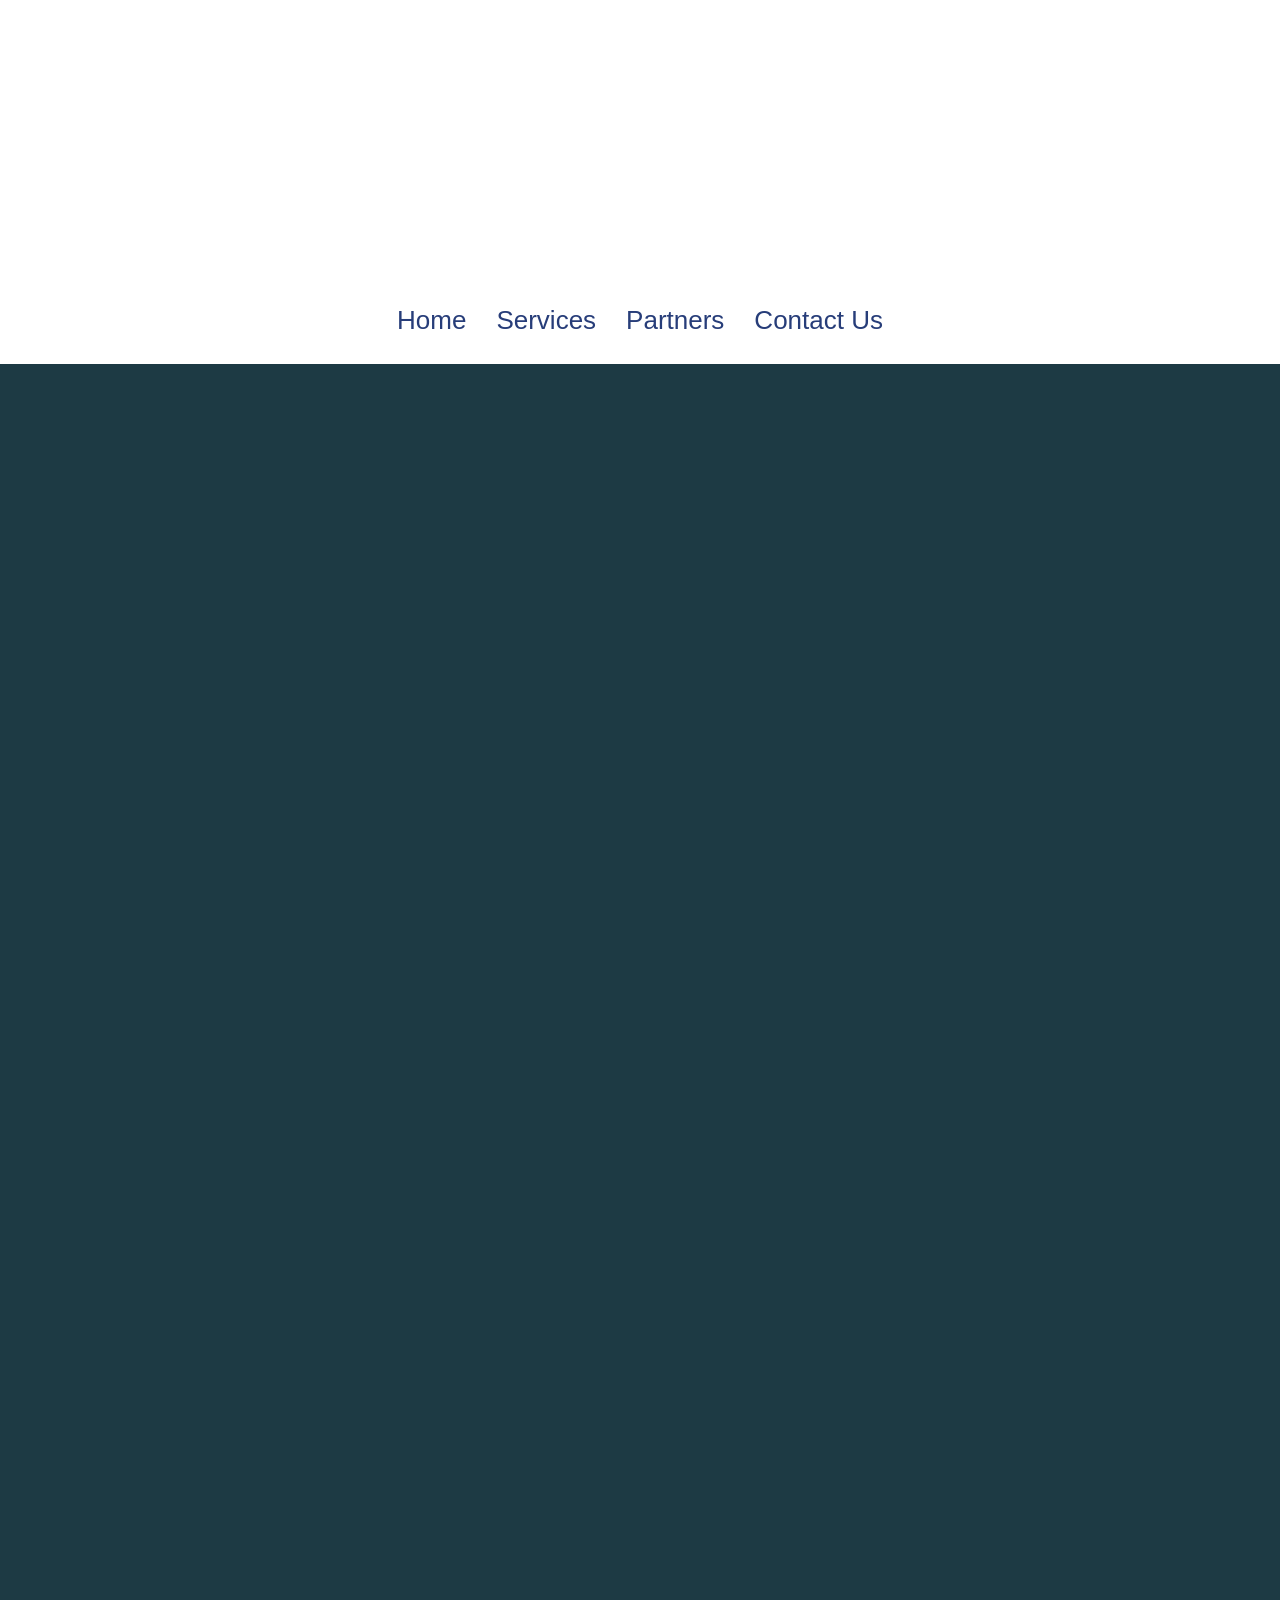
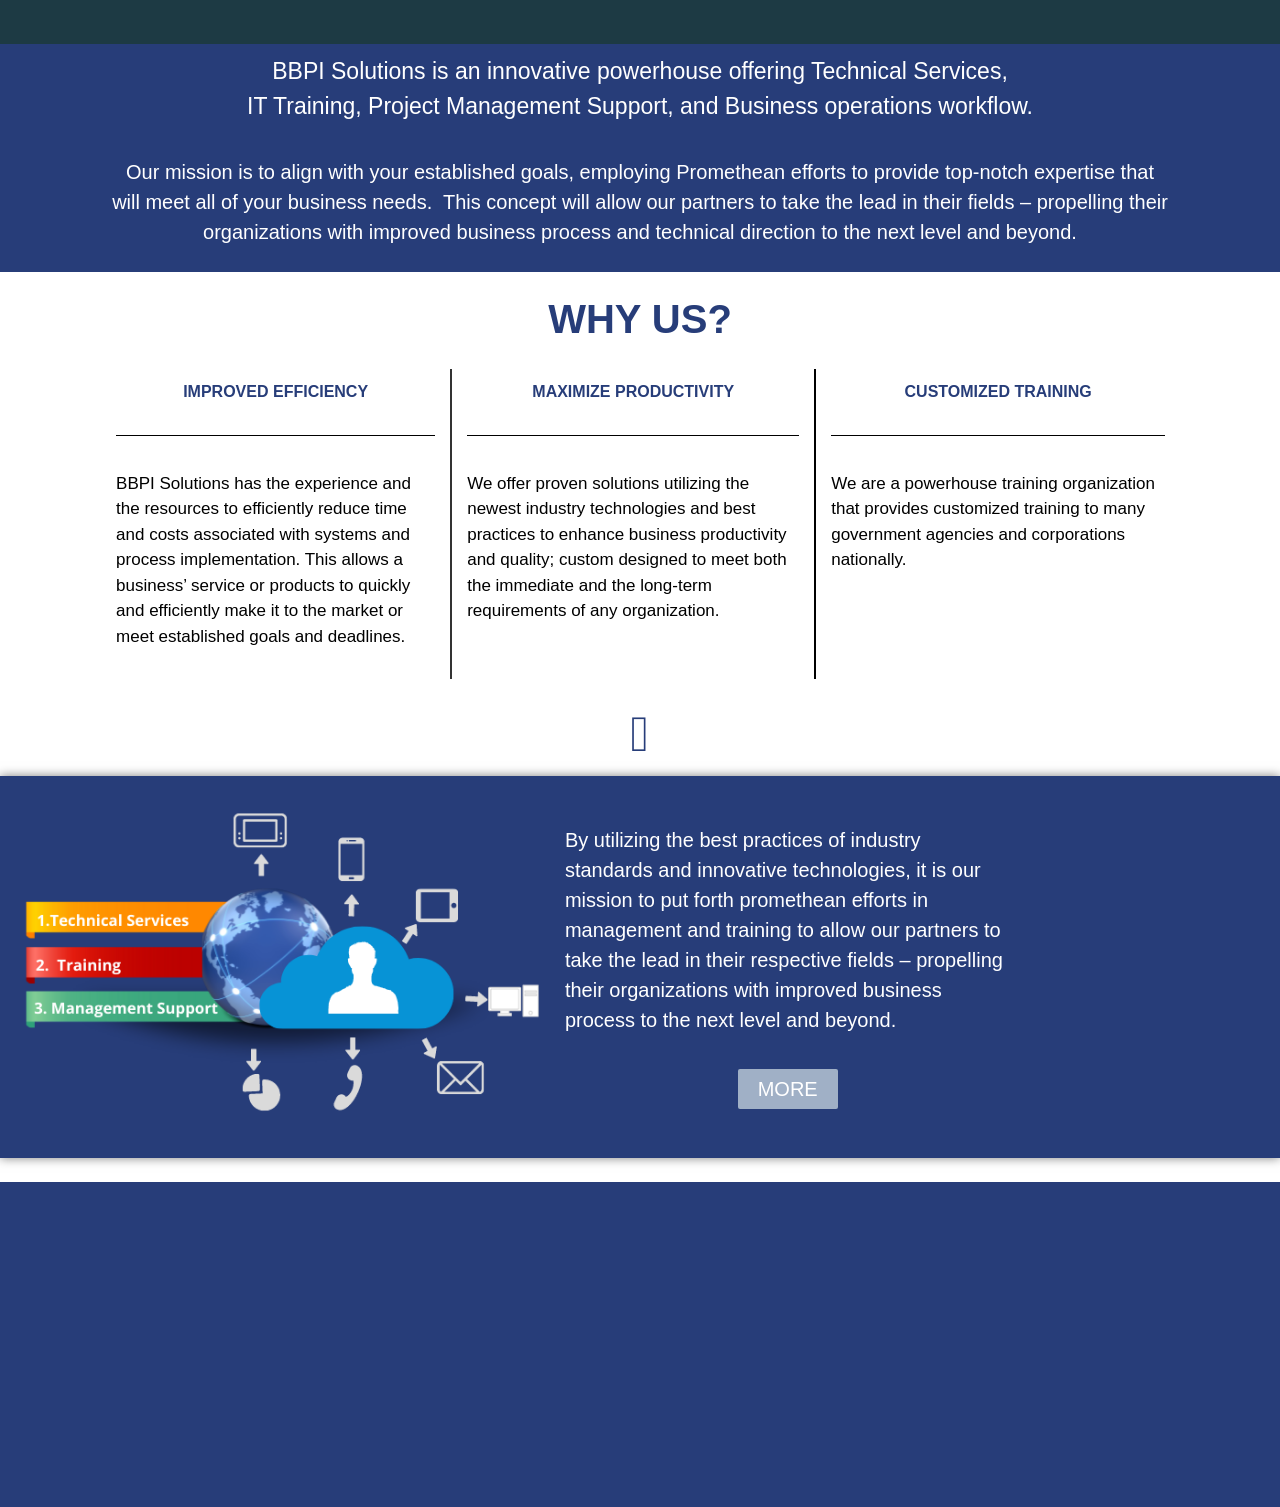
==== index.html @ 69e8cd2f "update" ====
<!DOCTYPE html>
<!-- saved from url=(0026)https://bbpisolutions.com/ -->
<html lang="en-US"><head><meta http-equiv="Content-Type" content="text/html; charset=UTF-8">
	
	<meta name="viewport" content="width=device-width, initial-scale=1">
	<link rel="profile" href="https://gmpg.org/xfn/11">
	<title>BBPI Solutions – Innovative Technical Services</title>
<meta name="robots" content="max-image-preview:large">




	<link rel="stylesheet" id="wp-block-library-css" href="assets/css/style.min.css" media="all">
<link rel="stylesheet" id="classic-theme-styles-css" href="assets/css/classic-themes.min.css" media="all">
<style id="global-styles-inline-css">
body{--wp--preset--color--black: #000000;--wp--preset--color--cyan-bluish-gray: #abb8c3;--wp--preset--color--white: #ffffff;--wp--preset--color--pale-pink: #f78da7;--wp--preset--color--vivid-red: #cf2e2e;--wp--preset--color--luminous-vivid-orange: #ff6900;--wp--preset--color--luminous-vivid-amber: #fcb900;--wp--preset--color--light-green-cyan: #7bdcb5;--wp--preset--color--vivid-green-cyan: #00d084;--wp--preset--color--pale-cyan-blue: #8ed1fc;--wp--preset--color--vivid-cyan-blue: #0693e3;--wp--preset--color--vivid-purple: #9b51e0;--wp--preset--gradient--vivid-cyan-blue-to-vivid-purple: linear-gradient(135deg,rgba(6,147,227,1) 0%,rgb(155,81,224) 100%);--wp--preset--gradient--light-green-cyan-to-vivid-green-cyan: linear-gradient(135deg,rgb(122,220,180) 0%,rgb(0,208,130) 100%);--wp--preset--gradient--luminous-vivid-amber-to-luminous-vivid-orange: linear-gradient(135deg,rgba(252,185,0,1) 0%,rgba(255,105,0,1) 100%);--wp--preset--gradient--luminous-vivid-orange-to-vivid-red: linear-gradient(135deg,rgba(255,105,0,1) 0%,rgb(207,46,46) 100%);--wp--preset--gradient--very-light-gray-to-cyan-bluish-gray: linear-gradient(135deg,rgb(238,238,238) 0%,rgb(169,184,195) 100%);--wp--preset--gradient--cool-to-warm-spectrum: linear-gradient(135deg,rgb(74,234,220) 0%,rgb(151,120,209) 20%,rgb(207,42,186) 40%,rgb(238,44,130) 60%,rgb(251,105,98) 80%,rgb(254,248,76) 100%);--wp--preset--gradient--blush-light-purple: linear-gradient(135deg,rgb(255,206,236) 0%,rgb(152,150,240) 100%);--wp--preset--gradient--blush-bordeaux: linear-gradient(135deg,rgb(254,205,165) 0%,rgb(254,45,45) 50%,rgb(107,0,62) 100%);--wp--preset--gradient--luminous-dusk: linear-gradient(135deg,rgb(255,203,112) 0%,rgb(199,81,192) 50%,rgb(65,88,208) 100%);--wp--preset--gradient--pale-ocean: linear-gradient(135deg,rgb(255,245,203) 0%,rgb(182,227,212) 50%,rgb(51,167,181) 100%);--wp--preset--gradient--electric-grass: linear-gradient(135deg,rgb(202,248,128) 0%,rgb(113,206,126) 100%);--wp--preset--gradient--midnight: linear-gradient(135deg,rgb(2,3,129) 0%,rgb(40,116,252) 100%);--wp--preset--duotone--dark-grayscale: url('#wp-duotone-dark-grayscale');--wp--preset--duotone--grayscale: url('#wp-duotone-grayscale');--wp--preset--duotone--purple-yellow: url('#wp-duotone-purple-yellow');--wp--preset--duotone--blue-red: url('#wp-duotone-blue-red');--wp--preset--duotone--midnight: url('#wp-duotone-midnight');--wp--preset--duotone--magenta-yellow: url('#wp-duotone-magenta-yellow');--wp--preset--duotone--purple-green: url('#wp-duotone-purple-green');--wp--preset--duotone--blue-orange: url('#wp-duotone-blue-orange');--wp--preset--font-size--small: 13px;--wp--preset--font-size--medium: 20px;--wp--preset--font-size--large: 36px;--wp--preset--font-size--x-large: 42px;--wp--preset--spacing--20: 0.44rem;--wp--preset--spacing--30: 0.67rem;--wp--preset--spacing--40: 1rem;--wp--preset--spacing--50: 1.5rem;--wp--preset--spacing--60: 2.25rem;--wp--preset--spacing--70: 3.38rem;--wp--preset--spacing--80: 5.06rem;--wp--preset--shadow--natural: 6px 6px 9px rgba(0, 0, 0, 0.2);--wp--preset--shadow--deep: 12px 12px 50px rgba(0, 0, 0, 0.4);--wp--preset--shadow--sharp: 6px 6px 0px rgba(0, 0, 0, 0.2);--wp--preset--shadow--outlined: 6px 6px 0px -3px rgba(255, 255, 255, 1), 6px 6px rgba(0, 0, 0, 1);--wp--preset--shadow--crisp: 6px 6px 0px rgba(0, 0, 0, 1);}:where(.is-layout-flex){gap: 0.5em;}body .is-layout-flow > .alignleft{float: left;margin-inline-start: 0;margin-inline-end: 2em;}body .is-layout-flow > .alignright{float: right;margin-inline-start: 2em;margin-inline-end: 0;}body .is-layout-flow > .aligncenter{margin-left: auto !important;margin-right: auto !important;}body .is-layout-constrained > .alignleft{float: left;margin-inline-start: 0;margin-inline-end: 2em;}body .is-layout-constrained > .alignright{float: right;margin-inline-start: 2em;margin-inline-end: 0;}body .is-layout-constrained > .aligncenter{margin-left: auto !important;margin-right: auto !important;}body .is-layout-constrained > :where(:not(.alignleft):not(.alignright):not(.alignfull)){max-width: var(--wp--style--global--content-size);margin-left: auto !important;margin-right: auto !important;}body .is-layout-constrained > .alignwide{max-width: var(--wp--style--global--wide-size);}body .is-layout-flex{display: flex;}body .is-layout-flex{flex-wrap: wrap;align-items: center;}body .is-layout-flex > *{margin: 0;}:where(.wp-block-columns.is-layout-flex){gap: 2em;}.has-black-color{color: var(--wp--preset--color--black) !important;}.has-cyan-bluish-gray-color{color: var(--wp--preset--color--cyan-bluish-gray) !important;}.has-white-color{color: var(--wp--preset--color--white) !important;}.has-pale-pink-color{color: var(--wp--preset--color--pale-pink) !important;}.has-vivid-red-color{color: var(--wp--preset--color--vivid-red) !important;}.has-luminous-vivid-orange-color{color: var(--wp--preset--color--luminous-vivid-orange) !important;}.has-luminous-vivid-amber-color{color: var(--wp--preset--color--luminous-vivid-amber) !important;}.has-light-green-cyan-color{color: var(--wp--preset--color--light-green-cyan) !important;}.has-vivid-green-cyan-color{color: var(--wp--preset--color--vivid-green-cyan) !important;}.has-pale-cyan-blue-color{color: var(--wp--preset--color--pale-cyan-blue) !important;}.has-vivid-cyan-blue-color{color: var(--wp--preset--color--vivid-cyan-blue) !important;}.has-vivid-purple-color{color: var(--wp--preset--color--vivid-purple) !important;}.has-black-background-color{background-color: var(--wp--preset--color--black) !important;}.has-cyan-bluish-gray-background-color{background-color: var(--wp--preset--color--cyan-bluish-gray) !important;}.has-white-background-color{background-color: var(--wp--preset--color--white) !important;}.has-pale-pink-background-color{background-color: var(--wp--preset--color--pale-pink) !important;}.has-vivid-red-background-color{background-color: var(--wp--preset--color--vivid-red) !important;}.has-luminous-vivid-orange-background-color{background-color: var(--wp--preset--color--luminous-vivid-orange) !important;}.has-luminous-vivid-amber-background-color{background-color: var(--wp--preset--color--luminous-vivid-amber) !important;}.has-light-green-cyan-background-color{background-color: var(--wp--preset--color--light-green-cyan) !important;}.has-vivid-green-cyan-background-color{background-color: var(--wp--preset--color--vivid-green-cyan) !important;}.has-pale-cyan-blue-background-color{background-color: var(--wp--preset--color--pale-cyan-blue) !important;}.has-vivid-cyan-blue-background-color{background-color: var(--wp--preset--color--vivid-cyan-blue) !important;}.has-vivid-purple-background-color{background-color: var(--wp--preset--color--vivid-purple) !important;}.has-black-border-color{border-color: var(--wp--preset--color--black) !important;}.has-cyan-bluish-gray-border-color{border-color: var(--wp--preset--color--cyan-bluish-gray) !important;}.has-white-border-color{border-color: var(--wp--preset--color--white) !important;}.has-pale-pink-border-color{border-color: var(--wp--preset--color--pale-pink) !important;}.has-vivid-red-border-color{border-color: var(--wp--preset--color--vivid-red) !important;}.has-luminous-vivid-orange-border-color{border-color: var(--wp--preset--color--luminous-vivid-orange) !important;}.has-luminous-vivid-amber-border-color{border-color: var(--wp--preset--color--luminous-vivid-amber) !important;}.has-light-green-cyan-border-color{border-color: var(--wp--preset--color--light-green-cyan) !important;}.has-vivid-green-cyan-border-color{border-color: var(--wp--preset--color--vivid-green-cyan) !important;}.has-pale-cyan-blue-border-color{border-color: var(--wp--preset--color--pale-cyan-blue) !important;}.has-vivid-cyan-blue-border-color{border-color: var(--wp--preset--color--vivid-cyan-blue) !important;}.has-vivid-purple-border-color{border-color: var(--wp--preset--color--vivid-purple) !important;}.has-vivid-cyan-blue-to-vivid-purple-gradient-background{background: var(--wp--preset--gradient--vivid-cyan-blue-to-vivid-purple) !important;}.has-light-green-cyan-to-vivid-green-cyan-gradient-background{background: var(--wp--preset--gradient--light-green-cyan-to-vivid-green-cyan) !important;}.has-luminous-vivid-amber-to-luminous-vivid-orange-gradient-background{background: var(--wp--preset--gradient--luminous-vivid-amber-to-luminous-vivid-orange) !important;}.has-luminous-vivid-orange-to-vivid-red-gradient-background{background: var(--wp--preset--gradient--luminous-vivid-orange-to-vivid-red) !important;}.has-very-light-gray-to-cyan-bluish-gray-gradient-background{background: var(--wp--preset--gradient--very-light-gray-to-cyan-bluish-gray) !important;}.has-cool-to-warm-spectrum-gradient-background{background: var(--wp--preset--gradient--cool-to-warm-spectrum) !important;}.has-blush-light-purple-gradient-background{background: var(--wp--preset--gradient--blush-light-purple) !important;}.has-blush-bordeaux-gradient-background{background: var(--wp--preset--gradient--blush-bordeaux) !important;}.has-luminous-dusk-gradient-background{background: var(--wp--preset--gradient--luminous-dusk) !important;}.has-pale-ocean-gradient-background{background: var(--wp--preset--gradient--pale-ocean) !important;}.has-electric-grass-gradient-background{background: var(--wp--preset--gradient--electric-grass) !important;}.has-midnight-gradient-background{background: var(--wp--preset--gradient--midnight) !important;}.has-small-font-size{font-size: var(--wp--preset--font-size--small) !important;}.has-medium-font-size{font-size: var(--wp--preset--font-size--medium) !important;}.has-large-font-size{font-size: var(--wp--preset--font-size--large) !important;}.has-x-large-font-size{font-size: var(--wp--preset--font-size--x-large) !important;}
.wp-block-navigation a:where(:not(.wp-element-button)){color: inherit;}
:where(.wp-block-columns.is-layout-flex){gap: 2em;}
.wp-block-pullquote{font-size: 1.5em;line-height: 1.6;}
</style>
<link rel="stylesheet" id="contact-form-7-css" href="assets/css/styles.css" media="all">
<link rel="stylesheet" id="hello-elementor-css" href="assets/css/style-1.min.css" media="all">
<link rel="stylesheet" id="hello-elementor-theme-style-css" href="assets/css/theme.min.css" media="all">
<link rel="stylesheet" id="elementor-frontend-css" href="assets/css/frontend-lite.min.css" media="all">
<link rel="stylesheet" id="elementor-post-5-css" href="assets/css/post-5.css" media="all">
<link rel="stylesheet" id="elementor-icons-css" href="assets/css/elementor-icons.min.css" media="all">
<link rel="stylesheet" id="swiper-css" href="assets/css/swiper.min.css" media="all">
<link rel="stylesheet" id="elementor-global-css" href="assets/css/global.css" media="all">
<link rel="stylesheet" id="elementor-post-6-css" href="assets/css/post-6.css" media="all">
<link rel="stylesheet" id="google-fonts-1-css" href="assets/css/gf-6d502173a9.css" media="all">
<link rel="stylesheet" id="elementor-icons-shared-0-css" href="assets/css/fontawesome.min.css" media="all">
<link rel="stylesheet" id="elementor-icons-fa-solid-css" href="assets/css/solid.min.css" media="all">
<link rel="stylesheet" id="elementor-icons-fa-regular-css" href="assets/css/regular.min.css" media="all">
<script src="assets/js/jquery.min.js" id="jquery-core-js"></script>
<script src="assets/js/jquery-migrate.min.js" id="jquery-migrate-js"></script>


<meta name="generator" content="WordPress 6.2.2">
<link rel="canonical" href="index.html">



<meta name="generator" content="Elementor 3.15.1; features: e_dom_optimization, e_optimized_assets_loading, e_optimized_css_loading, additional_custom_breakpoints; settings: css_print_method-external, google_font-enabled, font_display-auto">
<link rel="icon" href="assets/images/BBPI-LOGO.jpg" sizes="32x32">
<link rel="icon" href="assets/images/BBPI-LOGO.jpg" sizes="192x192">
<link rel="apple-touch-icon" href="assets/images/BBPI-LOGO.jpg">
<meta name="msapplication-TileImage" content="vendor/uploads/2022/02/BBPI-LOGO.jpg">
</head>
<body class="home page-template-default page page-id-6 wp-custom-logo elementor-default elementor-template-full-width elementor-kit-5 elementor-page elementor-page-6 e--ua-isTouchDevice e--ua-blink e--ua-edge e--ua-webkit" data-elementor-device-mode="desktop">

<svg xmlns="http://www.w3.org/2000/svg" viewBox="0 0 0 0" width="0" height="0" focusable="false" role="none" style="visibility: hidden; position: absolute; left: -9999px; overflow: hidden;"><defs><filter id="wp-duotone-dark-grayscale"><fecolormatrix color-interpolation-filters="sRGB" type="matrix" values=" .299 .587 .114 0 0 .299 .587 .114 0 0 .299 .587 .114 0 0 .299 .587 .114 0 0 "></fecolormatrix><fecomponenttransfer color-interpolation-filters="sRGB"><fefuncr type="table" tableValues="0 0.49803921568627"></fefuncr><fefuncg type="table" tableValues="0 0.49803921568627"></fefuncg><fefuncb type="table" tableValues="0 0.49803921568627"></fefuncb><fefunca type="table" tableValues="1 1"></fefunca></fecomponenttransfer><fecomposite in2="SourceGraphic" operator="in"></fecomposite></filter></defs></svg><svg xmlns="http://www.w3.org/2000/svg" viewBox="0 0 0 0" width="0" height="0" focusable="false" role="none" style="visibility: hidden; position: absolute; left: -9999px; overflow: hidden;"><defs><filter id="wp-duotone-grayscale"><fecolormatrix color-interpolation-filters="sRGB" type="matrix" values=" .299 .587 .114 0 0 .299 .587 .114 0 0 .299 .587 .114 0 0 .299 .587 .114 0 0 "></fecolormatrix><fecomponenttransfer color-interpolation-filters="sRGB"><fefuncr type="table" tableValues="0 1"></fefuncr><fefuncg type="table" tableValues="0 1"></fefuncg><fefuncb type="table" tableValues="0 1"></fefuncb><fefunca type="table" tableValues="1 1"></fefunca></fecomponenttransfer><fecomposite in2="SourceGraphic" operator="in"></fecomposite></filter></defs></svg><svg xmlns="http://www.w3.org/2000/svg" viewBox="0 0 0 0" width="0" height="0" focusable="false" role="none" style="visibility: hidden; position: absolute; left: -9999px; overflow: hidden;"><defs><filter id="wp-duotone-purple-yellow"><fecolormatrix color-interpolation-filters="sRGB" type="matrix" values=" .299 .587 .114 0 0 .299 .587 .114 0 0 .299 .587 .114 0 0 .299 .587 .114 0 0 "></fecolormatrix><fecomponenttransfer color-interpolation-filters="sRGB"><fefuncr type="table" tableValues="0.54901960784314 0.98823529411765"></fefuncr><fefuncg type="table" tableValues="0 1"></fefuncg><fefuncb type="table" tableValues="0.71764705882353 0.25490196078431"></fefuncb><fefunca type="table" tableValues="1 1"></fefunca></fecomponenttransfer><fecomposite in2="SourceGraphic" operator="in"></fecomposite></filter></defs></svg><svg xmlns="http://www.w3.org/2000/svg" viewBox="0 0 0 0" width="0" height="0" focusable="false" role="none" style="visibility: hidden; position: absolute; left: -9999px; overflow: hidden;"><defs><filter id="wp-duotone-blue-red"><fecolormatrix color-interpolation-filters="sRGB" type="matrix" values=" .299 .587 .114 0 0 .299 .587 .114 0 0 .299 .587 .114 0 0 .299 .587 .114 0 0 "></fecolormatrix><fecomponenttransfer color-interpolation-filters="sRGB"><fefuncr type="table" tableValues="0 1"></fefuncr><fefuncg type="table" tableValues="0 0.27843137254902"></fefuncg><fefuncb type="table" tableValues="0.5921568627451 0.27843137254902"></fefuncb><fefunca type="table" tableValues="1 1"></fefunca></fecomponenttransfer><fecomposite in2="SourceGraphic" operator="in"></fecomposite></filter></defs></svg><svg xmlns="http://www.w3.org/2000/svg" viewBox="0 0 0 0" width="0" height="0" focusable="false" role="none" style="visibility: hidden; position: absolute; left: -9999px; overflow: hidden;"><defs><filter id="wp-duotone-midnight"><fecolormatrix color-interpolation-filters="sRGB" type="matrix" values=" .299 .587 .114 0 0 .299 .587 .114 0 0 .299 .587 .114 0 0 .299 .587 .114 0 0 "></fecolormatrix><fecomponenttransfer color-interpolation-filters="sRGB"><fefuncr type="table" tableValues="0 0"></fefuncr><fefuncg type="table" tableValues="0 0.64705882352941"></fefuncg><fefuncb type="table" tableValues="0 1"></fefuncb><fefunca type="table" tableValues="1 1"></fefunca></fecomponenttransfer><fecomposite in2="SourceGraphic" operator="in"></fecomposite></filter></defs></svg><svg xmlns="http://www.w3.org/2000/svg" viewBox="0 0 0 0" width="0" height="0" focusable="false" role="none" style="visibility: hidden; position: absolute; left: -9999px; overflow: hidden;"><defs><filter id="wp-duotone-magenta-yellow"><fecolormatrix color-interpolation-filters="sRGB" type="matrix" values=" .299 .587 .114 0 0 .299 .587 .114 0 0 .299 .587 .114 0 0 .299 .587 .114 0 0 "></fecolormatrix><fecomponenttransfer color-interpolation-filters="sRGB"><fefuncr type="table" tableValues="0.78039215686275 1"></fefuncr><fefuncg type="table" tableValues="0 0.94901960784314"></fefuncg><fefuncb type="table" tableValues="0.35294117647059 0.47058823529412"></fefuncb><fefunca type="table" tableValues="1 1"></fefunca></fecomponenttransfer><fecomposite in2="SourceGraphic" operator="in"></fecomposite></filter></defs></svg><svg xmlns="http://www.w3.org/2000/svg" viewBox="0 0 0 0" width="0" height="0" focusable="false" role="none" style="visibility: hidden; position: absolute; left: -9999px; overflow: hidden;"><defs><filter id="wp-duotone-purple-green"><fecolormatrix color-interpolation-filters="sRGB" type="matrix" values=" .299 .587 .114 0 0 .299 .587 .114 0 0 .299 .587 .114 0 0 .299 .587 .114 0 0 "></fecolormatrix><fecomponenttransfer color-interpolation-filters="sRGB"><fefuncr type="table" tableValues="0.65098039215686 0.40392156862745"></fefuncr><fefuncg type="table" tableValues="0 1"></fefuncg><fefuncb type="table" tableValues="0.44705882352941 0.4"></fefuncb><fefunca type="table" tableValues="1 1"></fefunca></fecomponenttransfer><fecomposite in2="SourceGraphic" operator="in"></fecomposite></filter></defs></svg><svg xmlns="http://www.w3.org/2000/svg" viewBox="0 0 0 0" width="0" height="0" focusable="false" role="none" style="visibility: hidden; position: absolute; left: -9999px; overflow: hidden;"><defs><filter id="wp-duotone-blue-orange"><fecolormatrix color-interpolation-filters="sRGB" type="matrix" values=" .299 .587 .114 0 0 .299 .587 .114 0 0 .299 .587 .114 0 0 .299 .587 .114 0 0 "></fecolormatrix><fecomponenttransfer color-interpolation-filters="sRGB"><fefuncr type="table" tableValues="0.098039215686275 1"></fefuncr><fefuncg type="table" tableValues="0 0.66274509803922"></fefuncg><fefuncb type="table" tableValues="0.84705882352941 0.41960784313725"></fefuncb><fefunca type="table" tableValues="1 1"></fefunca></fecomponenttransfer><fecomposite in2="SourceGraphic" operator="in"></fecomposite></filter></defs></svg>
<a class="skip-link screen-reader-text" href="index.html#content">Skip to content</a>

<header id="site-header" class="site-header dynamic-header header-stacked menu-dropdown-mobile" role="banner">
	<div class="header-inner">
		<div class="site-branding show-logo">
							<div class="site-logo show">
					<a href="index.html" class="custom-logo-link" rel="home" aria-current="page"><img width="500" height="302" src="assets/images/BBPI-LOGO.jpg" class="custom-logo" alt="BBPI Solutions" decoding="async" srcset="vendor/uploads/2022/02/BBPI-LOGO.jpg 500w, vendor/uploads/2022/02/BBPI-LOGO-300x181.jpg 300w" sizes="(max-width: 500px) 100vw, 500px"></a>				</div>
					</div>

					<nav class="site-navigation show">
				<div class="menu-main-menu-container"><ul id="menu-main-menu" class="menu"><li id="menu-item-19" class="menu-item menu-item-type-post_type menu-item-object-page menu-item-home current-menu-item page_item page-item-6 current_page_item menu-item-19"><a href="index.html" aria-current="page">Home</a></li>
<li id="menu-item-18" class="menu-item menu-item-type-post_type menu-item-object-page menu-item-18"><a href="services.html">Services</a></li>
<li id="menu-item-17" class="menu-item menu-item-type-post_type menu-item-object-page menu-item-17"><a href="partners.html">Partners</a></li>
<li id="menu-item-16" class="menu-item menu-item-type-post_type menu-item-object-page menu-item-16"><a href="contact-us.html">Contact Us</a></li>
</ul></div>			</nav>
			<div class="site-navigation-toggle-holder show">
				<div class="site-navigation-toggle" role="button" tabindex="0">
					<i class="eicon-menu-bar" aria-hidden="true"></i>
					<span class="screen-reader-text">Menu</span>
				</div>
			</div>
			<nav class="site-navigation-dropdown show">
				<div class="menu-main-menu-container"><ul id="menu-main-menu" class="menu"><li id="menu-item-19" class="menu-item menu-item-type-post_type menu-item-object-page menu-item-home current-menu-item page_item page-item-6 current_page_item menu-item-19"><a href="index.html" aria-current="page">Home</a></li>
<li id="menu-item-18" class="menu-item menu-item-type-post_type menu-item-object-page menu-item-18"><a href="services.html">Services</a></li>
<li id="menu-item-17" class="menu-item menu-item-type-post_type menu-item-object-page menu-item-17"><a href="partners.html">Partners</a></li>
<li id="menu-item-16" class="menu-item menu-item-type-post_type menu-item-object-page menu-item-16"><a href="contact-us.html">Contact Us</a></li>
</ul></div>			</nav>
			</div>
</header>
		<div data-elementor-type="wp-page" data-elementor-id="6" class="elementor elementor-6">
									<section class="elementor-section elementor-top-section elementor-element elementor-element-cfab3c8 elementor-section-full_width elementor-section-height-default elementor-section-height-default" data-id="cfab3c8" data-element_type="section" id="header" data-settings="{&quot;background_background&quot;:&quot;classic&quot;}">
							<div class="elementor-background-overlay"></div>
							<div class="elementor-container elementor-column-gap-default">
					<div class="elementor-column elementor-col-100 elementor-top-column elementor-element elementor-element-9be6deb" data-id="9be6deb" data-element_type="column">
			<div class="elementor-widget-wrap elementor-element-populated">
								<div class="elementor-element elementor-element-3f667af elementor-widget elementor-widget-image" data-id="3f667af" data-element_type="widget" data-widget_type="image.default">
				<div class="elementor-widget-container">
			<style>/*! elementor - v3.15.0 - 02-08-2023 */
.elementor-widget-image{text-align:center}.elementor-widget-image a{display:inline-block}.elementor-widget-image a img[src$=".svg"]{width:48px}.elementor-widget-image img{vertical-align:middle;display:inline-block}</style>												<img decoding="async" width="2240" height="1260" src="assets/images/BBPI-BANNER.webp" class="attachment-full size-full wp-image-40" alt="" loading="lazy" srcset="vendor/uploads/2022/02/BBPI-BANNER.webp 2240w, vendor/uploads/2022/02/BBPI-BANNER-300x169.webp 300w, vendor/uploads/2022/02/BBPI-BANNER-1024x576.webp 1024w, vendor/uploads/2022/02/BBPI-BANNER-768x432.webp 768w, vendor/uploads/2022/02/BBPI-BANNER-1536x864.webp 1536w, vendor/uploads/2022/02/BBPI-BANNER-2048x1152.webp 2048w" sizes="(max-width: 2240px) 100vw, 2240px">															</div>
				</div>
					</div>
		</div>
							</div>
		</section>
				<section class="elementor-section elementor-top-section elementor-element elementor-element-6b5ddd1 elementor-section-boxed elementor-section-height-default elementor-section-height-default" data-id="6b5ddd1" data-element_type="section" data-settings="{&quot;background_background&quot;:&quot;classic&quot;}">
						<div class="elementor-container elementor-column-gap-default">
					<div class="elementor-column elementor-col-100 elementor-top-column elementor-element elementor-element-8c5f89c" data-id="8c5f89c" data-element_type="column">
			<div class="elementor-widget-wrap elementor-element-populated">
								<div class="elementor-element elementor-element-bab8bbe elementor-widget elementor-widget-text-editor" data-id="bab8bbe" data-element_type="widget" data-widget_type="text-editor.default">
				<div class="elementor-widget-container">
			<style>/*! elementor - v3.15.0 - 02-08-2023 */
.elementor-widget-text-editor.elementor-drop-cap-view-stacked .elementor-drop-cap{background-color:#69727d;color:#fff}.elementor-widget-text-editor.elementor-drop-cap-view-framed .elementor-drop-cap{color:#69727d;border:3px solid;background-color:transparent}.elementor-widget-text-editor:not(.elementor-drop-cap-view-default) .elementor-drop-cap{margin-top:8px}.elementor-widget-text-editor:not(.elementor-drop-cap-view-default) .elementor-drop-cap-letter{width:1em;height:1em}.elementor-widget-text-editor .elementor-drop-cap{float:left;text-align:center;line-height:1;font-size:50px}.elementor-widget-text-editor .elementor-drop-cap-letter{display:inline-block}</style>				<p>BBPI Solutions is an innovative powerhouse offering Technical Services, <br>IT Training, Project Management Support, and Business operations workflow.</p>						</div>
				</div>
				<div class="elementor-element elementor-element-bf94b23 elementor-widget elementor-widget-text-editor" data-id="bf94b23" data-element_type="widget" data-widget_type="text-editor.default">
				<div class="elementor-widget-container">
							<p>Our mission is to align with your established goals, employing Promethean efforts to provide top-notch expertise that will meet all of your business needs.&nbsp; This concept will allow our partners to take the lead in their fields – propelling their organizations with improved business process and technical direction to the next level and beyond.</p>						</div>
				</div>
					</div>
		</div>
							</div>
		</section>
				<section class="elementor-section elementor-top-section elementor-element elementor-element-462cb5b elementor-section-boxed elementor-section-height-default elementor-section-height-default" data-id="462cb5b" data-element_type="section" id="why">
						<div class="elementor-container elementor-column-gap-default">
					<div class="elementor-column elementor-col-100 elementor-top-column elementor-element elementor-element-f7f6c21" data-id="f7f6c21" data-element_type="column">
			<div class="elementor-widget-wrap elementor-element-populated">
								<div class="elementor-element elementor-element-67edcf0 elementor-widget elementor-widget-heading" data-id="67edcf0" data-element_type="widget" data-widget_type="heading.default">
				<div class="elementor-widget-container">
			<style>/*! elementor - v3.15.0 - 02-08-2023 */
.elementor-heading-title{padding:0;margin:0;line-height:1}.elementor-widget-heading .elementor-heading-title[class*=elementor-size-]>a{color:inherit;font-size:inherit;line-height:inherit}.elementor-widget-heading .elementor-heading-title.elementor-size-small{font-size:15px}.elementor-widget-heading .elementor-heading-title.elementor-size-medium{font-size:19px}.elementor-widget-heading .elementor-heading-title.elementor-size-large{font-size:29px}.elementor-widget-heading .elementor-heading-title.elementor-size-xl{font-size:39px}.elementor-widget-heading .elementor-heading-title.elementor-size-xxl{font-size:59px}</style><h2 class="elementor-heading-title elementor-size-default">WHY US?</h2>		</div>
				</div>
					</div>
		</div>
							</div>
		</section>
				<section class="elementor-section elementor-top-section elementor-element elementor-element-750d5eb elementor-section-boxed elementor-section-height-default elementor-section-height-default" data-id="750d5eb" data-element_type="section">
						<div class="elementor-container elementor-column-gap-extended">
					<div class="elementor-column elementor-col-20 elementor-top-column elementor-element elementor-element-e897528" data-id="e897528" data-element_type="column">
			<div class="elementor-widget-wrap">
									</div>
		</div>
				<div class="elementor-column elementor-col-20 elementor-top-column elementor-element elementor-element-14ef906" data-id="14ef906" data-element_type="column">
			<div class="elementor-widget-wrap elementor-element-populated">
								<div class="elementor-element elementor-element-e93234f elementor-widget elementor-widget-heading" data-id="e93234f" data-element_type="widget" data-widget_type="heading.default">
				<div class="elementor-widget-container">
			<h3 class="elementor-heading-title elementor-size-default"><b>IMPROVED EFFICIENCY</b></h3>		</div>
				</div>
				<div class="elementor-element elementor-element-2a5da7a elementor-widget-divider--view-line elementor-widget elementor-widget-divider" data-id="2a5da7a" data-element_type="widget" data-widget_type="divider.default">
				<div class="elementor-widget-container">
			<style>/*! elementor - v3.15.0 - 02-08-2023 */
.elementor-widget-divider{--divider-border-style:none;--divider-border-width:1px;--divider-color:#0c0d0e;--divider-icon-size:20px;--divider-element-spacing:10px;--divider-pattern-height:24px;--divider-pattern-size:20px;--divider-pattern-url:none;--divider-pattern-repeat:repeat-x}.elementor-widget-divider .elementor-divider{display:flex}.elementor-widget-divider .elementor-divider__text{font-size:15px;line-height:1;max-width:95%}.elementor-widget-divider .elementor-divider__element{margin:0 var(--divider-element-spacing);flex-shrink:0}.elementor-widget-divider .elementor-icon{font-size:var(--divider-icon-size)}.elementor-widget-divider .elementor-divider-separator{display:flex;margin:0;direction:ltr}.elementor-widget-divider--view-line_icon .elementor-divider-separator,.elementor-widget-divider--view-line_text .elementor-divider-separator{align-items:center}.elementor-widget-divider--view-line_icon .elementor-divider-separator:after,.elementor-widget-divider--view-line_icon .elementor-divider-separator:before,.elementor-widget-divider--view-line_text .elementor-divider-separator:after,.elementor-widget-divider--view-line_text .elementor-divider-separator:before{display:block;content:"";border-bottom:0;flex-grow:1;border-top:var(--divider-border-width) var(--divider-border-style) var(--divider-color)}.elementor-widget-divider--element-align-left .elementor-divider .elementor-divider-separator>.elementor-divider__svg:first-of-type{flex-grow:0;flex-shrink:100}.elementor-widget-divider--element-align-left .elementor-divider-separator:before{content:none}.elementor-widget-divider--element-align-left .elementor-divider__element{margin-left:0}.elementor-widget-divider--element-align-right .elementor-divider .elementor-divider-separator>.elementor-divider__svg:last-of-type{flex-grow:0;flex-shrink:100}.elementor-widget-divider--element-align-right .elementor-divider-separator:after{content:none}.elementor-widget-divider--element-align-right .elementor-divider__element{margin-right:0}.elementor-widget-divider:not(.elementor-widget-divider--view-line_text):not(.elementor-widget-divider--view-line_icon) .elementor-divider-separator{border-top:var(--divider-border-width) var(--divider-border-style) var(--divider-color)}.elementor-widget-divider--separator-type-pattern{--divider-border-style:none}.elementor-widget-divider--separator-type-pattern.elementor-widget-divider--view-line .elementor-divider-separator,.elementor-widget-divider--separator-type-pattern:not(.elementor-widget-divider--view-line) .elementor-divider-separator:after,.elementor-widget-divider--separator-type-pattern:not(.elementor-widget-divider--view-line) .elementor-divider-separator:before,.elementor-widget-divider--separator-type-pattern:not([class*=elementor-widget-divider--view]) .elementor-divider-separator{width:100%;min-height:var(--divider-pattern-height);-webkit-mask-size:var(--divider-pattern-size) 100%;mask-size:var(--divider-pattern-size) 100%;-webkit-mask-repeat:var(--divider-pattern-repeat);mask-repeat:var(--divider-pattern-repeat);background-color:var(--divider-color);-webkit-mask-image:var(--divider-pattern-url);mask-image:var(--divider-pattern-url)}.elementor-widget-divider--no-spacing{--divider-pattern-size:auto}.elementor-widget-divider--bg-round{--divider-pattern-repeat:round}.rtl .elementor-widget-divider .elementor-divider__text{direction:rtl}.e-con-inner>.elementor-widget-divider,.e-con>.elementor-widget-divider{width:var(--container-widget-width,100%);--flex-grow:var(--container-widget-flex-grow)}</style>		<div class="elementor-divider">
			<span class="elementor-divider-separator">
						</span>
		</div>
				</div>
				</div>
				<div class="elementor-element elementor-element-934846a elementor-widget elementor-widget-text-editor" data-id="934846a" data-element_type="widget" data-widget_type="text-editor.default">
				<div class="elementor-widget-container">
							<p>BBPI Solutions has the experience and the resources to efficiently reduce time and costs associated with systems and process implementation. This allows a business’ service or products to quickly and efficiently make it to the market or meet established goals and deadlines.</p>						</div>
				</div>
					</div>
		</div>
				<div class="elementor-column elementor-col-20 elementor-top-column elementor-element elementor-element-a527b6d" data-id="a527b6d" data-element_type="column">
			<div class="elementor-widget-wrap elementor-element-populated">
								<div class="elementor-element elementor-element-e182d9d elementor-widget elementor-widget-heading" data-id="e182d9d" data-element_type="widget" data-widget_type="heading.default">
				<div class="elementor-widget-container">
			<h3 class="elementor-heading-title elementor-size-default"><b>MAXIMIZE PRODUCTIVITY</b></h3>		</div>
				</div>
				<div class="elementor-element elementor-element-c5bee30 elementor-widget-divider--view-line elementor-widget elementor-widget-divider" data-id="c5bee30" data-element_type="widget" data-widget_type="divider.default">
				<div class="elementor-widget-container">
					<div class="elementor-divider">
			<span class="elementor-divider-separator">
						</span>
		</div>
				</div>
				</div>
				<div class="elementor-element elementor-element-e2fd7b8 elementor-widget elementor-widget-text-editor" data-id="e2fd7b8" data-element_type="widget" data-widget_type="text-editor.default">
				<div class="elementor-widget-container">
							<p>We offer proven solutions utilizing the newest industry technologies and best practices to enhance business productivity and quality; custom designed to meet both the immediate and the long-term requirements of any organization.</p>						</div>
				</div>
					</div>
		</div>
				<div class="elementor-column elementor-col-20 elementor-top-column elementor-element elementor-element-02add4c" data-id="02add4c" data-element_type="column">
			<div class="elementor-widget-wrap elementor-element-populated">
								<div class="elementor-element elementor-element-784d82a elementor-widget elementor-widget-heading" data-id="784d82a" data-element_type="widget" data-widget_type="heading.default">
				<div class="elementor-widget-container">
			<h3 class="elementor-heading-title elementor-size-default"><b>CUSTOMIZED TRAINING </b></h3>		</div>
				</div>
				<div class="elementor-element elementor-element-2e2fa6a elementor-widget-divider--view-line elementor-widget elementor-widget-divider" data-id="2e2fa6a" data-element_type="widget" data-widget_type="divider.default">
				<div class="elementor-widget-container">
					<div class="elementor-divider">
			<span class="elementor-divider-separator">
						</span>
		</div>
				</div>
				</div>
				<div class="elementor-element elementor-element-6337146 elementor-widget elementor-widget-text-editor" data-id="6337146" data-element_type="widget" data-widget_type="text-editor.default">
				<div class="elementor-widget-container">
							<p>We are a powerhouse training organization that provides customized training to many government agencies and corporations nationally.</p>						</div>
				</div>
					</div>
		</div>
				<div class="elementor-column elementor-col-20 elementor-top-column elementor-element elementor-element-b20f0db" data-id="b20f0db" data-element_type="column">
			<div class="elementor-widget-wrap">
									</div>
		</div>
							</div>
		</section>
				<section class="elementor-section elementor-top-section elementor-element elementor-element-5f74793 elementor-section-boxed elementor-section-height-default elementor-section-height-default" data-id="5f74793" data-element_type="section">
						<div class="elementor-container elementor-column-gap-default">
					<div class="elementor-column elementor-col-100 elementor-top-column elementor-element elementor-element-1cb6fbf" data-id="1cb6fbf" data-element_type="column">
			<div class="elementor-widget-wrap elementor-element-populated">
								<div class="elementor-element elementor-element-9f881b6 elementor-view-default elementor-widget elementor-widget-icon" data-id="9f881b6" data-element_type="widget" data-widget_type="icon.default">
				<div class="elementor-widget-container">
					<div class="elementor-icon-wrapper">
			<a class="elementor-icon" href="index.html#header">
			<i aria-hidden="true" class="fas fa-arrow-alt-circle-up"></i>			</a>
		</div>
				</div>
				</div>
					</div>
		</div>
							</div>
		</section>
				<section class="elementor-section elementor-top-section elementor-element elementor-element-cf10c5b elementor-section-height-min-height elementor-section-boxed elementor-section-height-default elementor-section-items-middle" data-id="cf10c5b" data-element_type="section" data-settings="{&quot;background_background&quot;:&quot;classic&quot;}">
						<div class="elementor-container elementor-column-gap-default">
					<div class="elementor-column elementor-col-33 elementor-top-column elementor-element elementor-element-26b8564" data-id="26b8564" data-element_type="column">
			<div class="elementor-widget-wrap elementor-element-populated">
								<div class="elementor-element elementor-element-bab2291 elementor-widget elementor-widget-image" data-id="bab2291" data-element_type="widget" data-widget_type="image.default">
				<div class="elementor-widget-container">
															<img decoding="async" src="assets/images/BBPI-SERVICES-GRAPHIC-qawdj9uxlsdcezs5zfmzbr4rd0z1jshrcp67n53c6w.png" title="BBPI SERVICES GRAPHIC" alt="BBPI SERVICES GRAPHIC" loading="lazy">															</div>
				</div>
					</div>
		</div>
				<div class="elementor-column elementor-col-33 elementor-top-column elementor-element elementor-element-6fa9830" data-id="6fa9830" data-element_type="column">
			<div class="elementor-widget-wrap elementor-element-populated">
								<div class="elementor-element elementor-element-74b098d elementor-widget elementor-widget-text-editor" data-id="74b098d" data-element_type="widget" data-widget_type="text-editor.default">
				<div class="elementor-widget-container">
							<p>By utilizing the best practices of industry standards and innovative technologies, it is our mission to put forth promethean efforts in management and training to allow our partners to take the lead in their respective fields – propelling their organizations with improved business process to the next level and beyond.</p>						</div>
				</div>
				<div class="elementor-element elementor-element-862fbcd elementor-align-center elementor-widget elementor-widget-button" data-id="862fbcd" data-element_type="widget" data-widget_type="button.default">
				<div class="elementor-widget-container">
					<div class="elementor-button-wrapper">
			<a class="elementor-button elementor-button-link elementor-size-xs" href="services.html">
						<span class="elementor-button-content-wrapper">
						<span class="elementor-button-text">MORE</span>
		</span>
					</a>
		</div>
				</div>
				</div>
					</div>
		</div>
				<div class="elementor-column elementor-col-33 elementor-top-column elementor-element elementor-element-612c486" data-id="612c486" data-element_type="column">
			<div class="elementor-widget-wrap">
									</div>
		</div>
							</div>
		</section>
				<section class="elementor-section elementor-top-section elementor-element elementor-element-f52d66d elementor-section-boxed elementor-section-height-default elementor-section-height-default" data-id="f52d66d" data-element_type="section" data-settings="{&quot;background_background&quot;:&quot;classic&quot;}">
						<div class="elementor-container elementor-column-gap-default">
					<div class="elementor-column elementor-col-100 elementor-top-column elementor-element elementor-element-32312ea" data-id="32312ea" data-element_type="column">
			<div class="elementor-widget-wrap elementor-element-populated">
								<div class="elementor-element elementor-element-a71c158 elementor-widget elementor-widget-image" data-id="a71c158" data-element_type="widget" data-widget_type="image.default">
				<div class="elementor-widget-container">
															<img decoding="async" width="1456" height="728" src="assets/images/BBPI-BANNER-8.webp" class="attachment-full size-full wp-image-78" alt="" loading="lazy" srcset="vendor/uploads/2022/02/BBPI-BANNER-8.webp 1456w, vendor/uploads/2022/02/BBPI-BANNER-8-300x150.png 300w, vendor/uploads/2022/02/BBPI-BANNER-8-1024x512.webp 1024w, vendor/uploads/2022/02/BBPI-BANNER-8-768x384.webp 768w" sizes="(max-width: 1456px) 100vw, 1456px">															</div>
				</div>
					</div>
		</div>
							</div>
		</section>
				<section class="elementor-section elementor-top-section elementor-element elementor-element-bc01957 elementor-section-boxed elementor-section-height-default elementor-section-height-default" data-id="bc01957" data-element_type="section" data-settings="{&quot;background_background&quot;:&quot;classic&quot;}">
						<div class="elementor-container elementor-column-gap-default">
					<div class="elementor-column elementor-col-100 elementor-top-column elementor-element elementor-element-b3ad9ab" data-id="b3ad9ab" data-element_type="column">
			<div class="elementor-widget-wrap elementor-element-populated">
								<div class="elementor-element elementor-element-be50fd5 elementor-widget elementor-widget-text-editor" data-id="be50fd5" data-element_type="widget" data-widget_type="text-editor.default">
				<div class="elementor-widget-container">
							<p>BBPI Solutions is a minority and woman owned EDWOSB, service-disabled veteran owned small business.<br>Our goals and objectives are to provide top- notch technical expertise,<br>training and project management services to meet all your business needs.</p>						</div>
				</div>
					</div>
		</div>
							</div>
		</section>
				<section class="elementor-section elementor-top-section elementor-element elementor-element-c28e97f elementor-section-full_width elementor-section-height-default elementor-section-height-default" data-id="c28e97f" data-element_type="section">
						<div class="elementor-container elementor-column-gap-default">
					<div class="elementor-column elementor-col-100 elementor-top-column elementor-element elementor-element-be977f9" data-id="be977f9" data-element_type="column">
			<div class="elementor-widget-wrap elementor-element-populated">
								<div class="elementor-element elementor-element-32c910b elementor-widget-divider--view-line elementor-widget elementor-widget-divider" data-id="32c910b" data-element_type="widget" data-widget_type="divider.default">
				<div class="elementor-widget-container">
					<div class="elementor-divider">
			<span class="elementor-divider-separator">
						</span>
		</div>
				</div>
				</div>
					</div>
		</div>
							</div>
		</section>
				<section class="elementor-section elementor-top-section elementor-element elementor-element-3fda701 elementor-section-boxed elementor-section-height-default elementor-section-height-default" data-id="3fda701" data-element_type="section">
						<div class="elementor-container elementor-column-gap-default">
					<div class="elementor-column elementor-col-33 elementor-top-column elementor-element elementor-element-9354333" data-id="9354333" data-element_type="column">
			<div class="elementor-widget-wrap elementor-element-populated">
								<div class="elementor-element elementor-element-34cf7c4 elementor-widget elementor-widget-text-editor" data-id="34cf7c4" data-element_type="widget" data-widget_type="text-editor.default">
				<div class="elementor-widget-container">
							<p><a href="index.html">Why Us?</a></p>						</div>
				</div>
				<div class="elementor-element elementor-element-6c3ac01 elementor-widget-divider--view-line elementor-widget elementor-widget-divider" data-id="6c3ac01" data-element_type="widget" data-widget_type="divider.default">
				<div class="elementor-widget-container">
					<div class="elementor-divider">
			<span class="elementor-divider-separator">
						</span>
		</div>
				</div>
				</div>
				<div class="elementor-element elementor-element-7b915b0 elementor-widget elementor-widget-text-editor" data-id="7b915b0" data-element_type="widget" data-widget_type="text-editor.default">
				<div class="elementor-widget-container">
							<p><a href="services.html">Services</a></p>						</div>
				</div>
				<div class="elementor-element elementor-element-2d5492e elementor-widget-divider--view-line elementor-widget elementor-widget-divider" data-id="2d5492e" data-element_type="widget" data-widget_type="divider.default">
				<div class="elementor-widget-container">
					<div class="elementor-divider">
			<span class="elementor-divider-separator">
						</span>
		</div>
				</div>
				</div>
				<div class="elementor-element elementor-element-845c4bc elementor-widget elementor-widget-text-editor" data-id="845c4bc" data-element_type="widget" data-widget_type="text-editor.default">
				<div class="elementor-widget-container">
							<p><a href="partners.html">Partners</a></p>						</div>
				</div>
				<div class="elementor-element elementor-element-839bb2d elementor-widget-divider--view-line elementor-widget elementor-widget-divider" data-id="839bb2d" data-element_type="widget" data-widget_type="divider.default">
				<div class="elementor-widget-container">
					<div class="elementor-divider">
			<span class="elementor-divider-separator">
						</span>
		</div>
				</div>
				</div>
				<div class="elementor-element elementor-element-1d4eb8d elementor-widget elementor-widget-text-editor" data-id="1d4eb8d" data-element_type="widget" data-widget_type="text-editor.default">
				<div class="elementor-widget-container">
							<p><a href="contact-us.html">Support</a></p>						</div>
				</div>
				<div class="elementor-element elementor-element-f0ee58c elementor-widget-divider--view-line elementor-widget elementor-widget-divider" data-id="f0ee58c" data-element_type="widget" data-widget_type="divider.default">
				<div class="elementor-widget-container">
					<div class="elementor-divider">
			<span class="elementor-divider-separator">
						</span>
		</div>
				</div>
				</div>
					</div>
		</div>
				<div class="elementor-column elementor-col-33 elementor-top-column elementor-element elementor-element-629c499" data-id="629c499" data-element_type="column">
			<div class="elementor-widget-wrap elementor-element-populated">
								<div class="elementor-element elementor-element-cd90b24 elementor-icon-list--layout-traditional elementor-list-item-link-full_width elementor-widget elementor-widget-icon-list" data-id="cd90b24" data-element_type="widget" data-widget_type="icon-list.default">
				<div class="elementor-widget-container">
			<link rel="stylesheet" href="assets/css/widget-icon-list.min.css">		<ul class="elementor-icon-list-items">
							<li class="elementor-icon-list-item">
											<span class="elementor-icon-list-icon">
							<i aria-hidden="true" class="far fa-envelope"></i>						</span>
										<span class="elementor-icon-list-text">info@bbpisol.com</span>
									</li>
								<li class="elementor-icon-list-item">
											<span class="elementor-icon-list-icon">
							<i aria-hidden="true" class="fas fa-phone"></i>						</span>
										<span class="elementor-icon-list-text">Call us: 240.229.6538‬</span>
									</li>
								<li class="elementor-icon-list-item">
											<span class="elementor-icon-list-icon">
							<i aria-hidden="true" class="fas fa-house-user"></i>						</span>
										<span class="elementor-icon-list-text">601 King St, Ste 200 #646, Alexandria, VA 22314</span>
									</li>
						</ul>
				</div>
				</div>
					</div>
		</div>
				<div class="elementor-column elementor-col-33 elementor-top-column elementor-element elementor-element-2173d5a" data-id="2173d5a" data-element_type="column">
			<div class="elementor-widget-wrap elementor-element-populated">
								<div class="elementor-element elementor-element-2280a16 elementor-widget elementor-widget-image" data-id="2280a16" data-element_type="widget" data-widget_type="image.default">
				<div class="elementor-widget-container">
															<img decoding="async" width="300" height="181" src="assets/images/BBPI-LOGO-2.jpg" class="attachment-medium size-medium wp-image-86" alt="" loading="lazy">															</div>
				</div>
					</div>
		</div>
							</div>
		</section>
							</div>
		<footer id="site-footer" class="site-footer dynamic-footer footer-stacked" role="contentinfo">
	<div class="footer-inner">
		<div class="site-branding show-logo">
							<div class="site-logo hide">
					<a href="index.html" class="custom-logo-link" rel="home" aria-current="page"><img width="500" height="302" src="assets/images/BBPI-LOGO.jpg" class="custom-logo" alt="BBPI Solutions" decoding="async" srcset="vendor/uploads/2022/02/BBPI-LOGO.jpg 500w, vendor/uploads/2022/02/BBPI-LOGO-300x181.jpg 300w" sizes="(max-width: 500px) 100vw, 500px"></a>				</div>
							<p class="site-description hide">
					Innovative Technical Services				</p>
					</div>

		
					<div class="copyright hide">
				<p>©2022 by BBPI Services | Designed by Tara Lane West</p>
			</div>
			</div>
</footer>

<script src="assets/js/index.js" id="swv-js"></script>
<script id="contact-form-7-js-extra">
var wpcf7 = {"api":{"root":"\/wp-json\/","namespace":"contact-form-7\/v1"}};
</script>
<script src="assets/js/index-1.js" id="contact-form-7-js"></script>
<script src="assets/js/hello-frontend.min.js" id="hello-theme-frontend-js"></script>
<script src="assets/js/webpack.runtime.min.js" id="elementor-webpack-runtime-js"></script>
<script src="assets/js/frontend-modules.min.js" id="elementor-frontend-modules-js"></script>
<script src="assets/js/waypoints.min.js" id="elementor-waypoints-js"></script>
<script src="assets/js/core.min.js" id="jquery-ui-core-js"></script>
<script id="elementor-frontend-js-before">
var elementorFrontendConfig = {"environmentMode":{"edit":false,"wpPreview":false,"isScriptDebug":false},"i18n":{"shareOnFacebook":"Share on Facebook","shareOnTwitter":"Share on Twitter","pinIt":"Pin it","download":"Download","downloadImage":"Download image","fullscreen":"Fullscreen","zoom":"Zoom","share":"Share","playVideo":"Play Video","previous":"Previous","next":"Next","close":"Close","a11yCarouselWrapperAriaLabel":"Carousel | Horizontal scrolling: Arrow Left & Right","a11yCarouselPrevSlideMessage":"Previous slide","a11yCarouselNextSlideMessage":"Next slide","a11yCarouselFirstSlideMessage":"This is the first slide","a11yCarouselLastSlideMessage":"This is the last slide","a11yCarouselPaginationBulletMessage":"Go to slide"},"is_rtl":false,"breakpoints":{"xs":0,"sm":480,"md":768,"lg":1025,"xl":1440,"xxl":1600},"responsive":{"breakpoints":{"mobile":{"label":"Mobile Portrait","value":767,"default_value":767,"direction":"max","is_enabled":true},"mobile_extra":{"label":"Mobile Landscape","value":880,"default_value":880,"direction":"max","is_enabled":false},"tablet":{"label":"Tablet Portrait","value":1024,"default_value":1024,"direction":"max","is_enabled":true},"tablet_extra":{"label":"Tablet Landscape","value":1200,"default_value":1200,"direction":"max","is_enabled":false},"laptop":{"label":"Laptop","value":1366,"default_value":1366,"direction":"max","is_enabled":false},"widescreen":{"label":"Widescreen","value":2400,"default_value":2400,"direction":"min","is_enabled":false}}},"version":"3.15.1","is_static":false,"experimentalFeatures":{"e_dom_optimization":true,"e_optimized_assets_loading":true,"e_optimized_css_loading":true,"additional_custom_breakpoints":true,"hello-theme-header-footer":true,"landing-pages":true},"urls":{"assets":"\/vendor\/assets\/d9fdf372055516f05a5ba3843a6062422085f477710e05bbb6872581c885bd08\/wp-content\/plugins\/elementor\/assets\/"},"swiperClass":"swiper-container","settings":{"page":[],"editorPreferences":[]},"kit":{"active_breakpoints":["viewport_mobile","viewport_tablet"],"global_image_lightbox":"yes","lightbox_enable_counter":"yes","lightbox_enable_fullscreen":"yes","lightbox_enable_zoom":"yes","lightbox_enable_share":"yes","lightbox_title_src":"title","lightbox_description_src":"description","hello_header_logo_type":"logo","hello_header_menu_layout":"horizontal"},"post":{"id":6,"title":"BBPI%20Solutions%20%E2%80%93%20Innovative%20Technical%20Services","excerpt":"","featuredImage":false}};
</script>
<script src="assets/js/frontend.min.js" id="elementor-frontend-js"></script><span id="elementor-device-mode" class="elementor-screen-only"></span>
<script src="assets/js/underscore.min.js" id="underscore-js"></script>
<script id="wp-util-js-extra">
var _wpUtilSettings = {"ajax":{"url":"\/wp-admin\/admin-ajax.php"}};
</script>
<script src="assets/js/wp-util.min.js" id="wp-util-js"></script>
<script id="wpforms-elementor-js-extra">
var wpformsElementorVars = {"captcha_provider":"recaptcha","recaptcha_type":"v2"};
</script>
<script src="assets/js/frontend.min-1.js" id="wpforms-elementor-js"></script>



</body></html>
---- assets/css/style.min.css ----
@charset "UTF-8";.wp-block-archives{box-sizing:border-box}.wp-block-archives-dropdown label{display:block}.wp-block-avatar{box-sizing:border-box}.wp-block-avatar.aligncenter{text-align:center}.wp-block-audio{box-sizing:border-box}.wp-block-audio figcaption{margin-bottom:1em;margin-top:.5em}.wp-block-audio audio{min-width:300px;width:100%}.wp-block-button__link{box-sizing:border-box;cursor:pointer;display:inline-block;text-align:center;word-break:break-word}.wp-block-button__link.aligncenter{text-align:center}.wp-block-button__link.alignright{text-align:right}:where(.wp-block-button__link){border-radius:9999px;box-shadow:none;padding:calc(.667em + 2px) calc(1.333em + 2px);text-decoration:none}.wp-block-button[style*=text-decoration] .wp-block-button__link{text-decoration:inherit}.wp-block-buttons>.wp-block-button.has-custom-width{max-width:none}.wp-block-buttons>.wp-block-button.has-custom-width .wp-block-button__link{width:100%}.wp-block-buttons>.wp-block-button.has-custom-font-size .wp-block-button__link{font-size:inherit}.wp-block-buttons>.wp-block-button.wp-block-button__width-25{width:calc(25% - var(--wp--style--block-gap, .5em)*.75)}.wp-block-buttons>.wp-block-button.wp-block-button__width-50{width:calc(50% - var(--wp--style--block-gap, .5em)*.5)}.wp-block-buttons>.wp-block-button.wp-block-button__width-75{width:calc(75% - var(--wp--style--block-gap, .5em)*.25)}.wp-block-buttons>.wp-block-button.wp-block-button__width-100{flex-basis:100%;width:100%}.wp-block-buttons.is-vertical>.wp-block-button.wp-block-button__width-25{width:25%}.wp-block-buttons.is-vertical>.wp-block-button.wp-block-button__width-50{width:50%}.wp-block-buttons.is-vertical>.wp-block-button.wp-block-button__width-75{width:75%}.wp-block-button.is-style-squared,.wp-block-button__link.wp-block-button.is-style-squared{border-radius:0}.wp-block-button.no-border-radius,.wp-block-button__link.no-border-radius{border-radius:0!important}.wp-block-button .wp-block-button__link.is-style-outline,.wp-block-button.is-style-outline>.wp-block-button__link{border:2px solid;padding:.667em 1.333em}.wp-block-button .wp-block-button__link.is-style-outline:not(.has-text-color),.wp-block-button.is-style-outline>.wp-block-button__link:not(.has-text-color){color:currentColor}.wp-block-button .wp-block-button__link.is-style-outline:not(.has-background),.wp-block-button.is-style-outline>.wp-block-button__link:not(.has-background){background-color:transparent;background-image:none}.wp-block-buttons.is-vertical{flex-direction:column}.wp-block-buttons.is-vertical>.wp-block-button:last-child{margin-bottom:0}.wp-block-buttons>.wp-block-button{display:inline-block;margin:0}.wp-block-buttons.is-content-justification-left{justify-content:flex-start}.wp-block-buttons.is-content-justification-left.is-vertical{align-items:flex-start}.wp-block-buttons.is-content-justification-center{justify-content:center}.wp-block-buttons.is-content-justification-center.is-vertical{align-items:center}.wp-block-buttons.is-content-justification-right{justify-content:flex-end}.wp-block-buttons.is-content-justification-right.is-vertical{align-items:flex-end}.wp-block-buttons.is-content-justification-space-between{justify-content:space-between}.wp-block-buttons.aligncenter{text-align:center}.wp-block-buttons:not(.is-content-justification-space-between,.is-content-justification-right,.is-content-justification-left,.is-content-justification-center) .wp-block-button.aligncenter{margin-left:auto;margin-right:auto;width:100%}.wp-block-buttons[style*=text-decoration] .wp-block-button,.wp-block-buttons[style*=text-decoration] .wp-block-button__link{text-decoration:inherit}.wp-block-buttons.has-custom-font-size .wp-block-button__link{font-size:inherit}.wp-block-button.aligncenter,.wp-block-calendar{text-align:center}.wp-block-calendar td,.wp-block-calendar th{border:1px solid;padding:.25em}.wp-block-calendar th{font-weight:400}.wp-block-calendar caption{background-color:inherit}.wp-block-calendar table{border-collapse:collapse;width:100%}.wp-block-calendar table:where(:not(.has-text-color)){color:#40464d}.wp-block-calendar table:where(:not(.has-text-color)) td,.wp-block-calendar table:where(:not(.has-text-color)) th{border-color:#ddd}.wp-block-calendar table.has-background th{background-color:inherit}.wp-block-calendar table.has-text-color th{color:inherit}:where(.wp-block-calendar table:not(.has-background) th){background:#ddd}.wp-block-categories{box-sizing:border-box}.wp-block-categories.alignleft{margin-right:2em}.wp-block-categories.alignright{margin-left:2em}.wp-block-code{box-sizing:border-box}.wp-block-code code{display:block;font-family:inherit;overflow-wrap:break-word;white-space:pre-wrap}.wp-block-columns{align-items:normal!important;box-sizing:border-box;display:flex;flex-wrap:wrap!important;margin-bottom:1.75em}@media (min-width:782px){.wp-block-columns{flex-wrap:nowrap!important}}.wp-block-columns.are-vertically-aligned-top{align-items:flex-start}.wp-block-columns.are-vertically-aligned-center{align-items:center}.wp-block-columns.are-vertically-aligned-bottom{align-items:flex-end}@media (max-width:781px){.wp-block-columns:not(.is-not-stacked-on-mobile)>.wp-block-column{flex-basis:100%!important}}@media (min-width:782px){.wp-block-columns:not(.is-not-stacked-on-mobile)>.wp-block-column{flex-basis:0;flex-grow:1}.wp-block-columns:not(.is-not-stacked-on-mobile)>.wp-block-column[style*=flex-basis]{flex-grow:0}}.wp-block-columns.is-not-stacked-on-mobile{flex-wrap:nowrap!important}.wp-block-columns.is-not-stacked-on-mobile>.wp-block-column{flex-basis:0;flex-grow:1}.wp-block-columns.is-not-stacked-on-mobile>.wp-block-column[style*=flex-basis]{flex-grow:0}:where(.wp-block-columns.has-background){padding:1.25em 2.375em}.wp-block-column{flex-grow:1;min-width:0;overflow-wrap:break-word;word-break:break-word}.wp-block-column.is-vertically-aligned-top{align-self:flex-start}.wp-block-column.is-vertically-aligned-center{align-self:center}.wp-block-column.is-vertically-aligned-bottom{align-self:flex-end}.wp-block-column.is-vertically-aligned-bottom,.wp-block-column.is-vertically-aligned-center,.wp-block-column.is-vertically-aligned-top{width:100%}.wp-block-post-comments{box-sizing:border-box}.wp-block-post-comments .alignleft{float:left}.wp-block-post-comments .alignright{float:right}.wp-block-post-comments .navigation:after{clear:both;content:"";display:table}.wp-block-post-comments .commentlist{clear:both;list-style:none;margin:0;padding:0}.wp-block-post-comments .commentlist .comment{min-height:2.25em;padding-left:3.25em}.wp-block-post-comments .commentlist .comment p{font-size:1em;line-height:1.8;margin:1em 0}.wp-block-post-comments .commentlist .children{list-style:none;margin:0;padding:0}.wp-block-post-comments .comment-author{line-height:1.5}.wp-block-post-comments .comment-author .avatar{border-radius:1.5em;display:block;float:left;height:2.5em;margin-right:.75em;margin-top:.5em;width:2.5em}.wp-block-post-comments .comment-author cite{font-style:normal}.wp-block-post-comments .comment-meta{font-size:.875em;line-height:1.5}.wp-block-post-comments .comment-meta b{font-weight:400}.wp-block-post-comments .comment-meta .comment-awaiting-moderation{display:block;margin-bottom:1em;margin-top:1em}.wp-block-post-comments .comment-body .commentmetadata{font-size:.875em}.wp-block-post-comments .comment-form-author label,.wp-block-post-comments .comment-form-comment label,.wp-block-post-comments .comment-form-email label,.wp-block-post-comments .comment-form-url label{display:block;margin-bottom:.25em}.wp-block-post-comments .comment-form input:not([type=submit]):not([type=checkbox]),.wp-block-post-comments .comment-form textarea{box-sizing:border-box;display:block;width:100%}.wp-block-post-comments .comment-form-cookies-consent{display:flex;gap:.25em}.wp-block-post-comments .comment-form-cookies-consent #wp-comment-cookies-consent{margin-top:.35em}.wp-block-post-comments .comment-reply-title{margin-bottom:0}.wp-block-post-comments .comment-reply-title :where(small){font-size:var(--wp--preset--font-size--medium,smaller);margin-left:.5em}.wp-block-post-comments .reply{font-size:.875em;margin-bottom:1.4em}.wp-block-post-comments input:not([type=submit]),.wp-block-post-comments textarea{border:1px solid #949494;font-family:inherit;font-size:1em}.wp-block-post-comments input:not([type=submit]):not([type=checkbox]),.wp-block-post-comments textarea{padding:calc(.667em + 2px)}:where(.wp-block-post-comments input[type=submit]){border:none}.wp-block-comments-pagination>.wp-block-comments-pagination-next,.wp-block-comments-pagination>.wp-block-comments-pagination-numbers,.wp-block-comments-pagination>.wp-block-comments-pagination-previous{margin-bottom:.5em;margin-right:.5em}.wp-block-comments-pagination>.wp-block-comments-pagination-next:last-child,.wp-block-comments-pagination>.wp-block-comments-pagination-numbers:last-child,.wp-block-comments-pagination>.wp-block-comments-pagination-previous:last-child{margin-right:0}.wp-block-comments-pagination .wp-block-comments-pagination-previous-arrow{display:inline-block;margin-right:1ch}.wp-block-comments-pagination .wp-block-comments-pagination-previous-arrow:not(.is-arrow-chevron){transform:scaleX(1)}.wp-block-comments-pagination .wp-block-comments-pagination-next-arrow{display:inline-block;margin-left:1ch}.wp-block-comments-pagination .wp-block-comments-pagination-next-arrow:not(.is-arrow-chevron){transform:scaleX(1)}.wp-block-comments-pagination.aligncenter{justify-content:center}.wp-block-comment-template{box-sizing:border-box;list-style:none;margin-bottom:0;max-width:100%;padding:0}.wp-block-comment-template li{clear:both}.wp-block-comment-template ol{list-style:none;margin-bottom:0;max-width:100%;padding-left:2rem}.wp-block-comment-template.alignleft{float:left}.wp-block-comment-template.aligncenter{margin-left:auto;margin-right:auto;width:-moz-fit-content;width:fit-content}.wp-block-comment-template.alignright{float:right}.wp-block-cover,.wp-block-cover-image{align-items:center;background-position:50%;box-sizing:border-box;display:flex;justify-content:center;min-height:430px;padding:1em;position:relative}.wp-block-cover .has-background-dim:not([class*=-background-color]),.wp-block-cover-image .has-background-dim:not([class*=-background-color]),.wp-block-cover-image.has-background-dim:not([class*=-background-color]),.wp-block-cover.has-background-dim:not([class*=-background-color]){background-color:#000}.wp-block-cover .has-background-dim.has-background-gradient,.wp-block-cover-image .has-background-dim.has-background-gradient{background-color:transparent}.wp-block-cover-image.has-background-dim:before,.wp-block-cover.has-background-dim:before{background-color:inherit;content:""}.wp-block-cover .wp-block-cover__background,.wp-block-cover .wp-block-cover__gradient-background,.wp-block-cover-image .wp-block-cover__background,.wp-block-cover-image .wp-block-cover__gradient-background,.wp-block-cover-image.has-background-dim:not(.has-background-gradient):before,.wp-block-cover.has-background-dim:not(.has-background-gradient):before{bottom:0;left:0;opacity:.5;position:absolute;right:0;top:0;z-index:1}.wp-block-cover-image.has-background-dim.has-background-dim-10 .wp-block-cover__background,.wp-block-cover-image.has-background-dim.has-background-dim-10 .wp-block-cover__gradient-background,.wp-block-cover-image.has-background-dim.has-background-dim-10:not(.has-background-gradient):before,.wp-block-cover.has-background-dim.has-background-dim-10 .wp-block-cover__background,.wp-block-cover.has-background-dim.has-background-dim-10 .wp-block-cover__gradient-background,.wp-block-cover.has-background-dim.has-background-dim-10:not(.has-background-gradient):before{opacity:.1}.wp-block-cover-image.has-background-dim.has-background-dim-20 .wp-block-cover__background,.wp-block-cover-image.has-background-dim.has-background-dim-20 .wp-block-cover__gradient-background,.wp-block-cover-image.has-background-dim.has-background-dim-20:not(.has-background-gradient):before,.wp-block-cover.has-background-dim.has-background-dim-20 .wp-block-cover__background,.wp-block-cover.has-background-dim.has-background-dim-20 .wp-block-cover__gradient-background,.wp-block-cover.has-background-dim.has-background-dim-20:not(.has-background-gradient):before{opacity:.2}.wp-block-cover-image.has-background-dim.has-background-dim-30 .wp-block-cover__background,.wp-block-cover-image.has-background-dim.has-background-dim-30 .wp-block-cover__gradient-background,.wp-block-cover-image.has-background-dim.has-background-dim-30:not(.has-background-gradient):before,.wp-block-cover.has-background-dim.has-background-dim-30 .wp-block-cover__background,.wp-block-cover.has-background-dim.has-background-dim-30 .wp-block-cover__gradient-background,.wp-block-cover.has-background-dim.has-background-dim-30:not(.has-background-gradient):before{opacity:.3}.wp-block-cover-image.has-background-dim.has-background-dim-40 .wp-block-cover__background,.wp-block-cover-image.has-background-dim.has-background-dim-40 .wp-block-cover__gradient-background,.wp-block-cover-image.has-background-dim.has-background-dim-40:not(.has-background-gradient):before,.wp-block-cover.has-background-dim.has-background-dim-40 .wp-block-cover__background,.wp-block-cover.has-background-dim.has-background-dim-40 .wp-block-cover__gradient-background,.wp-block-cover.has-background-dim.has-background-dim-40:not(.has-background-gradient):before{opacity:.4}.wp-block-cover-image.has-background-dim.has-background-dim-50 .wp-block-cover__background,.wp-block-cover-image.has-background-dim.has-background-dim-50 .wp-block-cover__gradient-background,.wp-block-cover-image.has-background-dim.has-background-dim-50:not(.has-background-gradient):before,.wp-block-cover.has-background-dim.has-background-dim-50 .wp-block-cover__background,.wp-block-cover.has-background-dim.has-background-dim-50 .wp-block-cover__gradient-background,.wp-block-cover.has-background-dim.has-background-dim-50:not(.has-background-gradient):before{opacity:.5}.wp-block-cover-image.has-background-dim.has-background-dim-60 .wp-block-cover__background,.wp-block-cover-image.has-background-dim.has-background-dim-60 .wp-block-cover__gradient-background,.wp-block-cover-image.has-background-dim.has-background-dim-60:not(.has-background-gradient):before,.wp-block-cover.has-background-dim.has-background-dim-60 .wp-block-cover__background,.wp-block-cover.has-background-dim.has-background-dim-60 .wp-block-cover__gradient-background,.wp-block-cover.has-background-dim.has-background-dim-60:not(.has-background-gradient):before{opacity:.6}.wp-block-cover-image.has-background-dim.has-background-dim-70 .wp-block-cover__background,.wp-block-cover-image.has-background-dim.has-background-dim-70 .wp-block-cover__gradient-background,.wp-block-cover-image.has-background-dim.has-background-dim-70:not(.has-background-gradient):before,.wp-block-cover.has-background-dim.has-background-dim-70 .wp-block-cover__background,.wp-block-cover.has-background-dim.has-background-dim-70 .wp-block-cover__gradient-background,.wp-block-cover.has-background-dim.has-background-dim-70:not(.has-background-gradient):before{opacity:.7}.wp-block-cover-image.has-background-dim.has-background-dim-80 .wp-block-cover__background,.wp-block-cover-image.has-background-dim.has-background-dim-80 .wp-block-cover__gradient-background,.wp-block-cover-image.has-background-dim.has-background-dim-80:not(.has-background-gradient):before,.wp-block-cover.has-background-dim.has-background-dim-80 .wp-block-cover__background,.wp-block-cover.has-background-dim.has-background-dim-80 .wp-block-cover__gradient-background,.wp-block-cover.has-background-dim.has-background-dim-80:not(.has-background-gradient):before{opacity:.8}.wp-block-cover-image.has-background-dim.has-background-dim-90 .wp-block-cover__background,.wp-block-cover-image.has-background-dim.has-background-dim-90 .wp-block-cover__gradient-background,.wp-block-cover-image.has-background-dim.has-background-dim-90:not(.has-background-gradient):before,.wp-block-cover.has-background-dim.has-background-dim-90 .wp-block-cover__background,.wp-block-cover.has-background-dim.has-background-dim-90 .wp-block-cover__gradient-background,.wp-block-cover.has-background-dim.has-background-dim-90:not(.has-background-gradient):before{opacity:.9}.wp-block-cover-image.has-background-dim.has-background-dim-100 .wp-block-cover__background,.wp-block-cover-image.has-background-dim.has-background-dim-100 .wp-block-cover__gradient-background,.wp-block-cover-image.has-background-dim.has-background-dim-100:not(.has-background-gradient):before,.wp-block-cover.has-background-dim.has-background-dim-100 .wp-block-cover__background,.wp-block-cover.has-background-dim.has-background-dim-100 .wp-block-cover__gradient-background,.wp-block-cover.has-background-dim.has-background-dim-100:not(.has-background-gradient):before{opacity:1}.wp-block-cover .wp-block-cover__background.has-background-dim.has-background-dim-0,.wp-block-cover .wp-block-cover__gradient-background.has-background-dim.has-background-dim-0,.wp-block-cover-image .wp-block-cover__background.has-background-dim.has-background-dim-0,.wp-block-cover-image .wp-block-cover__gradient-background.has-background-dim.has-background-dim-0{opacity:0}.wp-block-cover .wp-block-cover__background.has-background-dim.has-background-dim-10,.wp-block-cover .wp-block-cover__gradient-background.has-background-dim.has-background-dim-10,.wp-block-cover-image .wp-block-cover__background.has-background-dim.has-background-dim-10,.wp-block-cover-image .wp-block-cover__gradient-background.has-background-dim.has-background-dim-10{opacity:.1}.wp-block-cover .wp-block-cover__background.has-background-dim.has-background-dim-20,.wp-block-cover .wp-block-cover__gradient-background.has-background-dim.has-background-dim-20,.wp-block-cover-image .wp-block-cover__background.has-background-dim.has-background-dim-20,.wp-block-cover-image .wp-block-cover__gradient-background.has-background-dim.has-background-dim-20{opacity:.2}.wp-block-cover .wp-block-cover__background.has-background-dim.has-background-dim-30,.wp-block-cover .wp-block-cover__gradient-background.has-background-dim.has-background-dim-30,.wp-block-cover-image .wp-block-cover__background.has-background-dim.has-background-dim-30,.wp-block-cover-image .wp-block-cover__gradient-background.has-background-dim.has-background-dim-30{opacity:.3}.wp-block-cover .wp-block-cover__background.has-background-dim.has-background-dim-40,.wp-block-cover .wp-block-cover__gradient-background.has-background-dim.has-background-dim-40,.wp-block-cover-image .wp-block-cover__background.has-background-dim.has-background-dim-40,.wp-block-cover-image .wp-block-cover__gradient-background.has-background-dim.has-background-dim-40{opacity:.4}.wp-block-cover .wp-block-cover__background.has-background-dim.has-background-dim-50,.wp-block-cover .wp-block-cover__gradient-background.has-background-dim.has-background-dim-50,.wp-block-cover-image .wp-block-cover__background.has-background-dim.has-background-dim-50,.wp-block-cover-image .wp-block-cover__gradient-background.has-background-dim.has-background-dim-50{opacity:.5}.wp-block-cover .wp-block-cover__background.has-background-dim.has-background-dim-60,.wp-block-cover .wp-block-cover__gradient-background.has-background-dim.has-background-dim-60,.wp-block-cover-image .wp-block-cover__background.has-background-dim.has-background-dim-60,.wp-block-cover-image .wp-block-cover__gradient-background.has-background-dim.has-background-dim-60{opacity:.6}.wp-block-cover .wp-block-cover__background.has-background-dim.has-background-dim-70,.wp-block-cover .wp-block-cover__gradient-background.has-background-dim.has-background-dim-70,.wp-block-cover-image .wp-block-cover__background.has-background-dim.has-background-dim-70,.wp-block-cover-image .wp-block-cover__gradient-background.has-background-dim.has-background-dim-70{opacity:.7}.wp-block-cover .wp-block-cover__background.has-background-dim.has-background-dim-80,.wp-block-cover .wp-block-cover__gradient-background.has-background-dim.has-background-dim-80,.wp-block-cover-image .wp-block-cover__background.has-background-dim.has-background-dim-80,.wp-block-cover-image .wp-block-cover__gradient-background.has-background-dim.has-background-dim-80{opacity:.8}.wp-block-cover .wp-block-cover__background.has-background-dim.has-background-dim-90,.wp-block-cover .wp-block-cover__gradient-background.has-background-dim.has-background-dim-90,.wp-block-cover-image .wp-block-cover__background.has-background-dim.has-background-dim-90,.wp-block-cover-image .wp-block-cover__gradient-background.has-background-dim.has-background-dim-90{opacity:.9}.wp-block-cover .wp-block-cover__background.has-background-dim.has-background-dim-100,.wp-block-cover .wp-block-cover__gradient-background.has-background-dim.has-background-dim-100,.wp-block-cover-image .wp-block-cover__background.has-background-dim.has-background-dim-100,.wp-block-cover-image .wp-block-cover__gradient-background.has-background-dim.has-background-dim-100{opacity:1}.wp-block-cover-image.alignleft,.wp-block-cover-image.alignright,.wp-block-cover.alignleft,.wp-block-cover.alignright{max-width:420px;width:100%}.wp-block-cover-image:after,.wp-block-cover:after{content:"";display:block;font-size:0;min-height:inherit}@supports (position:sticky){.wp-block-cover-image:after,.wp-block-cover:after{content:none}}.wp-block-cover-image.aligncenter,.wp-block-cover-image.alignleft,.wp-block-cover-image.alignright,.wp-block-cover.aligncenter,.wp-block-cover.alignleft,.wp-block-cover.alignright{display:flex}.wp-block-cover .wp-block-cover__inner-container,.wp-block-cover-image .wp-block-cover__inner-container{color:#fff;width:100%;z-index:1}.wp-block-cover-image.is-light .wp-block-cover__inner-container,.wp-block-cover.is-light .wp-block-cover__inner-container{color:#000}.wp-block-cover h1:not(.has-text-color),.wp-block-cover h2:not(.has-text-color),.wp-block-cover h3:not(.has-text-color),.wp-block-cover h4:not(.has-text-color),.wp-block-cover h5:not(.has-text-color),.wp-block-cover h6:not(.has-text-color),.wp-block-cover p:not(.has-text-color),.wp-block-cover-image h1:not(.has-text-color),.wp-block-cover-image h2:not(.has-text-color),.wp-block-cover-image h3:not(.has-text-color),.wp-block-cover-image h4:not(.has-text-color),.wp-block-cover-image h5:not(.has-text-color),.wp-block-cover-image h6:not(.has-text-color),.wp-block-cover-image p:not(.has-text-color){color:inherit}.wp-block-cover-image.is-position-top-left,.wp-block-cover.is-position-top-left{align-items:flex-start;justify-content:flex-start}.wp-block-cover-image.is-position-top-center,.wp-block-cover.is-position-top-center{align-items:flex-start;justify-content:center}.wp-block-cover-image.is-position-top-right,.wp-block-cover.is-position-top-right{align-items:flex-start;justify-content:flex-end}.wp-block-cover-image.is-position-center-left,.wp-block-cover.is-position-center-left{align-items:center;justify-content:flex-start}.wp-block-cover-image.is-position-center-center,.wp-block-cover.is-position-center-center{align-items:center;justify-content:center}.wp-block-cover-image.is-position-center-right,.wp-block-cover.is-position-center-right{align-items:center;justify-content:flex-end}.wp-block-cover-image.is-position-bottom-left,.wp-block-cover.is-position-bottom-left{align-items:flex-end;justify-content:flex-start}.wp-block-cover-image.is-position-bottom-center,.wp-block-cover.is-position-bottom-center{align-items:flex-end;justify-content:center}.wp-block-cover-image.is-position-bottom-right,.wp-block-cover.is-position-bottom-right{align-items:flex-end;justify-content:flex-end}.wp-block-cover-image.has-custom-content-position.has-custom-content-position .wp-block-cover__inner-container,.wp-block-cover.has-custom-content-position.has-custom-content-position .wp-block-cover__inner-container{margin:0;width:auto}.wp-block-cover .wp-block-cover__image-background,.wp-block-cover video.wp-block-cover__video-background,.wp-block-cover-image .wp-block-cover__image-background,.wp-block-cover-image video.wp-block-cover__video-background{border:none;bottom:0;box-shadow:none;height:100%;left:0;margin:0;max-height:none;max-width:none;-o-object-fit:cover;object-fit:cover;outline:none;padding:0;position:absolute;right:0;top:0;width:100%}.wp-block-cover-image.has-parallax,.wp-block-cover.has-parallax,.wp-block-cover__image-background.has-parallax,video.wp-block-cover__video-background.has-parallax{background-attachment:fixed;background-repeat:no-repeat;background-size:cover}@supports (-webkit-overflow-scrolling:touch){.wp-block-cover-image.has-parallax,.wp-block-cover.has-parallax,.wp-block-cover__image-background.has-parallax,video.wp-block-cover__video-background.has-parallax{background-attachment:scroll}}@media (prefers-reduced-motion:reduce){.wp-block-cover-image.has-parallax,.wp-block-cover.has-parallax,.wp-block-cover__image-background.has-parallax,video.wp-block-cover__video-background.has-parallax{background-attachment:scroll}}.wp-block-cover-image.is-repeated,.wp-block-cover.is-repeated,.wp-block-cover__image-background.is-repeated,video.wp-block-cover__video-background.is-repeated{background-repeat:repeat;background-size:auto}.wp-block-cover__image-background,.wp-block-cover__video-background{z-index:0}.wp-block-cover-image-text,.wp-block-cover-image-text a,.wp-block-cover-image-text a:active,.wp-block-cover-image-text a:focus,.wp-block-cover-image-text a:hover,.wp-block-cover-text,.wp-block-cover-text a,.wp-block-cover-text a:active,.wp-block-cover-text a:focus,.wp-block-cover-text a:hover,section.wp-block-cover-image h2,section.wp-block-cover-image h2 a,section.wp-block-cover-image h2 a:active,section.wp-block-cover-image h2 a:focus,section.wp-block-cover-image h2 a:hover{color:#fff}.wp-block-cover-image .wp-block-cover.has-left-content{justify-content:flex-start}.wp-block-cover-image .wp-block-cover.has-right-content{justify-content:flex-end}.wp-block-cover-image.has-left-content .wp-block-cover-image-text,.wp-block-cover.has-left-content .wp-block-cover-text,section.wp-block-cover-image.has-left-content>h2{margin-left:0;text-align:left}.wp-block-cover-image.has-right-content .wp-block-cover-image-text,.wp-block-cover.has-right-content .wp-block-cover-text,section.wp-block-cover-image.has-right-content>h2{margin-right:0;text-align:right}.wp-block-cover .wp-block-cover-text,.wp-block-cover-image .wp-block-cover-image-text,section.wp-block-cover-image>h2{font-size:2em;line-height:1.25;margin-bottom:0;max-width:840px;padding:.44em;text-align:center;z-index:1}.wp-block-embed.alignleft,.wp-block-embed.alignright,.wp-block[data-align=left]>[data-type="core/embed"],.wp-block[data-align=right]>[data-type="core/embed"]{max-width:360px;width:100%}.wp-block-embed.alignleft .wp-block-embed__wrapper,.wp-block-embed.alignright .wp-block-embed__wrapper,.wp-block[data-align=left]>[data-type="core/embed"] .wp-block-embed__wrapper,.wp-block[data-align=right]>[data-type="core/embed"] .wp-block-embed__wrapper{min-width:280px}.wp-block-cover .wp-block-embed{min-height:240px;min-width:320px}.wp-block-embed{overflow-wrap:break-word}.wp-block-embed figcaption{margin-bottom:1em;margin-top:.5em}.wp-block-embed iframe{max-width:100%}.wp-block-embed__wrapper{position:relative}.wp-embed-responsive .wp-has-aspect-ratio .wp-block-embed__wrapper:before{content:"";display:block;padding-top:50%}.wp-embed-responsive .wp-has-aspect-ratio iframe{bottom:0;height:100%;left:0;position:absolute;right:0;top:0;width:100%}.wp-embed-responsive .wp-embed-aspect-21-9 .wp-block-embed__wrapper:before{padding-top:42.85%}.wp-embed-responsive .wp-embed-aspect-18-9 .wp-block-embed__wrapper:before{padding-top:50%}.wp-embed-responsive .wp-embed-aspect-16-9 .wp-block-embed__wrapper:before{padding-top:56.25%}.wp-embed-responsive .wp-embed-aspect-4-3 .wp-block-embed__wrapper:before{padding-top:75%}.wp-embed-responsive .wp-embed-aspect-1-1 .wp-block-embed__wrapper:before{padding-top:100%}.wp-embed-responsive .wp-embed-aspect-9-16 .wp-block-embed__wrapper:before{padding-top:177.77%}.wp-embed-responsive .wp-embed-aspect-1-2 .wp-block-embed__wrapper:before{padding-top:200%}.wp-block-file{margin-bottom:1.5em}.wp-block-file:not(.wp-element-button){font-size:.8em}.wp-block-file.aligncenter{text-align:center}.wp-block-file.alignright{text-align:right}.wp-block-file *+.wp-block-file__button{margin-left:.75em}.wp-block-file__embed{margin-bottom:1em}:where(.wp-block-file__button){border-radius:2em;padding:.5em 1em}:where(.wp-block-file__button):is(a):active,:where(.wp-block-file__button):is(a):focus,:where(.wp-block-file__button):is(a):hover,:where(.wp-block-file__button):is(a):visited{box-shadow:none;color:#fff;opacity:.85;text-decoration:none}.blocks-gallery-grid:not(.has-nested-images),.wp-block-gallery:not(.has-nested-images){display:flex;flex-wrap:wrap;list-style-type:none;margin:0;padding:0}.blocks-gallery-grid:not(.has-nested-images) .blocks-gallery-image,.blocks-gallery-grid:not(.has-nested-images) .blocks-gallery-item,.wp-block-gallery:not(.has-nested-images) .blocks-gallery-image,.wp-block-gallery:not(.has-nested-images) .blocks-gallery-item{display:flex;flex-direction:column;flex-grow:1;justify-content:center;margin:0 1em 1em 0;position:relative;width:calc(50% - 1em)}.blocks-gallery-grid:not(.has-nested-images) .blocks-gallery-image:nth-of-type(2n),.blocks-gallery-grid:not(.has-nested-images) .blocks-gallery-item:nth-of-type(2n),.wp-block-gallery:not(.has-nested-images) .blocks-gallery-image:nth-of-type(2n),.wp-block-gallery:not(.has-nested-images) .blocks-gallery-item:nth-of-type(2n){margin-right:0}.blocks-gallery-grid:not(.has-nested-images) .blocks-gallery-image figure,.blocks-gallery-grid:not(.has-nested-images) .blocks-gallery-item figure,.wp-block-gallery:not(.has-nested-images) .blocks-gallery-image figure,.wp-block-gallery:not(.has-nested-images) .blocks-gallery-item figure{align-items:flex-end;display:flex;height:100%;justify-content:flex-start;margin:0}.blocks-gallery-grid:not(.has-nested-images) .blocks-gallery-image img,.blocks-gallery-grid:not(.has-nested-images) .blocks-gallery-item img,.wp-block-gallery:not(.has-nested-images) .blocks-gallery-image img,.wp-block-gallery:not(.has-nested-images) .blocks-gallery-item img{display:block;height:auto;max-width:100%;width:auto}.blocks-gallery-grid:not(.has-nested-images) .blocks-gallery-image figcaption,.blocks-gallery-grid:not(.has-nested-images) .blocks-gallery-item figcaption,.wp-block-gallery:not(.has-nested-images) .blocks-gallery-image figcaption,.wp-block-gallery:not(.has-nested-images) .blocks-gallery-item figcaption{background:linear-gradient(0deg,rgba(0,0,0,.7),rgba(0,0,0,.3) 70%,transparent);bottom:0;box-sizing:border-box;color:#fff;font-size:.8em;margin:0;max-height:100%;overflow:auto;padding:3em .77em .7em;position:absolute;text-align:center;width:100%;z-index:2}.blocks-gallery-grid:not(.has-nested-images) .blocks-gallery-image figcaption img,.blocks-gallery-grid:not(.has-nested-images) .blocks-gallery-item figcaption img,.wp-block-gallery:not(.has-nested-images) .blocks-gallery-image figcaption img,.wp-block-gallery:not(.has-nested-images) .blocks-gallery-item figcaption img{display:inline}.blocks-gallery-grid:not(.has-nested-images) figcaption,.wp-block-gallery:not(.has-nested-images) figcaption{flex-grow:1}.blocks-gallery-grid:not(.has-nested-images).is-cropped .blocks-gallery-image a,.blocks-gallery-grid:not(.has-nested-images).is-cropped .blocks-gallery-image img,.blocks-gallery-grid:not(.has-nested-images).is-cropped .blocks-gallery-item a,.blocks-gallery-grid:not(.has-nested-images).is-cropped .blocks-gallery-item img,.wp-block-gallery:not(.has-nested-images).is-cropped .blocks-gallery-image a,.wp-block-gallery:not(.has-nested-images).is-cropped .blocks-gallery-image img,.wp-block-gallery:not(.has-nested-images).is-cropped .blocks-gallery-item a,.wp-block-gallery:not(.has-nested-images).is-cropped .blocks-gallery-item img{flex:1;height:100%;-o-object-fit:cover;object-fit:cover;width:100%}.blocks-gallery-grid:not(.has-nested-images).columns-1 .blocks-gallery-image,.blocks-gallery-grid:not(.has-nested-images).columns-1 .blocks-gallery-item,.wp-block-gallery:not(.has-nested-images).columns-1 .blocks-gallery-image,.wp-block-gallery:not(.has-nested-images).columns-1 .blocks-gallery-item{margin-right:0;width:100%}@media (min-width:600px){.blocks-gallery-grid:not(.has-nested-images).columns-3 .blocks-gallery-image,.blocks-gallery-grid:not(.has-nested-images).columns-3 .blocks-gallery-item,.wp-block-gallery:not(.has-nested-images).columns-3 .blocks-gallery-image,.wp-block-gallery:not(.has-nested-images).columns-3 .blocks-gallery-item{margin-right:1em;width:calc(33.33333% - .66667em)}.blocks-gallery-grid:not(.has-nested-images).columns-4 .blocks-gallery-image,.blocks-gallery-grid:not(.has-nested-images).columns-4 .blocks-gallery-item,.wp-block-gallery:not(.has-nested-images).columns-4 .blocks-gallery-image,.wp-block-gallery:not(.has-nested-images).columns-4 .blocks-gallery-item{margin-right:1em;width:calc(25% - .75em)}.blocks-gallery-grid:not(.has-nested-images).columns-5 .blocks-gallery-image,.blocks-gallery-grid:not(.has-nested-images).columns-5 .blocks-gallery-item,.wp-block-gallery:not(.has-nested-images).columns-5 .blocks-gallery-image,.wp-block-gallery:not(.has-nested-images).columns-5 .blocks-gallery-item{margin-right:1em;width:calc(20% - .8em)}.blocks-gallery-grid:not(.has-nested-images).columns-6 .blocks-gallery-image,.blocks-gallery-grid:not(.has-nested-images).columns-6 .blocks-gallery-item,.wp-block-gallery:not(.has-nested-images).columns-6 .blocks-gallery-image,.wp-block-gallery:not(.has-nested-images).columns-6 .blocks-gallery-item{margin-right:1em;width:calc(16.66667% - .83333em)}.blocks-gallery-grid:not(.has-nested-images).columns-7 .blocks-gallery-image,.blocks-gallery-grid:not(.has-nested-images).columns-7 .blocks-gallery-item,.wp-block-gallery:not(.has-nested-images).columns-7 .blocks-gallery-image,.wp-block-gallery:not(.has-nested-images).columns-7 .blocks-gallery-item{margin-right:1em;width:calc(14.28571% - .85714em)}.blocks-gallery-grid:not(.has-nested-images).columns-8 .blocks-gallery-image,.blocks-gallery-grid:not(.has-nested-images).columns-8 .blocks-gallery-item,.wp-block-gallery:not(.has-nested-images).columns-8 .blocks-gallery-image,.wp-block-gallery:not(.has-nested-images).columns-8 .blocks-gallery-item{margin-right:1em;width:calc(12.5% - .875em)}.blocks-gallery-grid:not(.has-nested-images).columns-1 .blocks-gallery-image:nth-of-type(1n),.blocks-gallery-grid:not(.has-nested-images).columns-1 .blocks-gallery-item:nth-of-type(1n),.blocks-gallery-grid:not(.has-nested-images).columns-2 .blocks-gallery-image:nth-of-type(2n),.blocks-gallery-grid:not(.has-nested-images).columns-2 .blocks-gallery-item:nth-of-type(2n),.blocks-gallery-grid:not(.has-nested-images).columns-3 .blocks-gallery-image:nth-of-type(3n),.blocks-gallery-grid:not(.has-nested-images).columns-3 .blocks-gallery-item:nth-of-type(3n),.blocks-gallery-grid:not(.has-nested-images).columns-4 .blocks-gallery-image:nth-of-type(4n),.blocks-gallery-grid:not(.has-nested-images).columns-4 .blocks-gallery-item:nth-of-type(4n),.blocks-gallery-grid:not(.has-nested-images).columns-5 .blocks-gallery-image:nth-of-type(5n),.blocks-gallery-grid:not(.has-nested-images).columns-5 .blocks-gallery-item:nth-of-type(5n),.blocks-gallery-grid:not(.has-nested-images).columns-6 .blocks-gallery-image:nth-of-type(6n),.blocks-gallery-grid:not(.has-nested-images).columns-6 .blocks-gallery-item:nth-of-type(6n),.blocks-gallery-grid:not(.has-nested-images).columns-7 .blocks-gallery-image:nth-of-type(7n),.blocks-gallery-grid:not(.has-nested-images).columns-7 .blocks-gallery-item:nth-of-type(7n),.blocks-gallery-grid:not(.has-nested-images).columns-8 .blocks-gallery-image:nth-of-type(8n),.blocks-gallery-grid:not(.has-nested-images).columns-8 .blocks-gallery-item:nth-of-type(8n),.wp-block-gallery:not(.has-nested-images).columns-1 .blocks-gallery-image:nth-of-type(1n),.wp-block-gallery:not(.has-nested-images).columns-1 .blocks-gallery-item:nth-of-type(1n),.wp-block-gallery:not(.has-nested-images).columns-2 .blocks-gallery-image:nth-of-type(2n),.wp-block-gallery:not(.has-nested-images).columns-2 .blocks-gallery-item:nth-of-type(2n),.wp-block-gallery:not(.has-nested-images).columns-3 .blocks-gallery-image:nth-of-type(3n),.wp-block-gallery:not(.has-nested-images).columns-3 .blocks-gallery-item:nth-of-type(3n),.wp-block-gallery:not(.has-nested-images).columns-4 .blocks-gallery-image:nth-of-type(4n),.wp-block-gallery:not(.has-nested-images).columns-4 .blocks-gallery-item:nth-of-type(4n),.wp-block-gallery:not(.has-nested-images).columns-5 .blocks-gallery-image:nth-of-type(5n),.wp-block-gallery:not(.has-nested-images).columns-5 .blocks-gallery-item:nth-of-type(5n),.wp-block-gallery:not(.has-nested-images).columns-6 .blocks-gallery-image:nth-of-type(6n),.wp-block-gallery:not(.has-nested-images).columns-6 .blocks-gallery-item:nth-of-type(6n),.wp-block-gallery:not(.has-nested-images).columns-7 .blocks-gallery-image:nth-of-type(7n),.wp-block-gallery:not(.has-nested-images).columns-7 .blocks-gallery-item:nth-of-type(7n),.wp-block-gallery:not(.has-nested-images).columns-8 .blocks-gallery-image:nth-of-type(8n),.wp-block-gallery:not(.has-nested-images).columns-8 .blocks-gallery-item:nth-of-type(8n){margin-right:0}}.blocks-gallery-grid:not(.has-nested-images) .blocks-gallery-image:last-child,.blocks-gallery-grid:not(.has-nested-images) .blocks-gallery-item:last-child,.wp-block-gallery:not(.has-nested-images) .blocks-gallery-image:last-child,.wp-block-gallery:not(.has-nested-images) .blocks-gallery-item:last-child{margin-right:0}.blocks-gallery-grid:not(.has-nested-images).alignleft,.blocks-gallery-grid:not(.has-nested-images).alignright,.wp-block-gallery:not(.has-nested-images).alignleft,.wp-block-gallery:not(.has-nested-images).alignright{max-width:420px;width:100%}.blocks-gallery-grid:not(.has-nested-images).aligncenter .blocks-gallery-item figure,.wp-block-gallery:not(.has-nested-images).aligncenter .blocks-gallery-item figure{justify-content:center}.wp-block-gallery:not(.is-cropped) .blocks-gallery-item{align-self:flex-start}figure.wp-block-gallery.has-nested-images{align-items:normal}.wp-block-gallery.has-nested-images figure.wp-block-image:not(#individual-image){margin:0;width:calc(50% - var(--wp--style--unstable-gallery-gap, 16px)/2)}.wp-block-gallery.has-nested-images figure.wp-block-image{box-sizing:border-box;display:flex;flex-direction:column;flex-grow:1;justify-content:center;max-width:100%;position:relative}.wp-block-gallery.has-nested-images figure.wp-block-image>a,.wp-block-gallery.has-nested-images figure.wp-block-image>div{flex-direction:column;flex-grow:1;margin:0}.wp-block-gallery.has-nested-images figure.wp-block-image img{display:block;height:auto;max-width:100%!important;width:auto}.wp-block-gallery.has-nested-images figure.wp-block-image figcaption{background:linear-gradient(0deg,rgba(0,0,0,.7),rgba(0,0,0,.3) 70%,transparent);bottom:0;box-sizing:border-box;color:#fff;font-size:13px;left:0;margin-bottom:0;max-height:60%;overflow:auto;padding:0 8px 8px;position:absolute;text-align:center;width:100%}.wp-block-gallery.has-nested-images figure.wp-block-image figcaption img{display:inline}.wp-block-gallery.has-nested-images figure.wp-block-image figcaption a{color:inherit}.wp-block-gallery.has-nested-images figure.wp-block-image.has-custom-border img{box-sizing:border-box}.wp-block-gallery.has-nested-images figure.wp-block-image.has-custom-border>a,.wp-block-gallery.has-nested-images figure.wp-block-image.has-custom-border>div,.wp-block-gallery.has-nested-images figure.wp-block-image.is-style-rounded>a,.wp-block-gallery.has-nested-images figure.wp-block-image.is-style-rounded>div{flex:1 1 auto}.wp-block-gallery.has-nested-images figure.wp-block-image.has-custom-border figcaption,.wp-block-gallery.has-nested-images figure.wp-block-image.is-style-rounded figcaption{background:none;color:inherit;flex:initial;margin:0;padding:10px 10px 9px;position:relative}.wp-block-gallery.has-nested-images figcaption{flex-basis:100%;flex-grow:1;text-align:center}.wp-block-gallery.has-nested-images:not(.is-cropped) figure.wp-block-image:not(#individual-image){margin-bottom:auto;margin-top:0}.wp-block-gallery.has-nested-images.is-cropped figure.wp-block-image:not(#individual-image){align-self:inherit}.wp-block-gallery.has-nested-images.is-cropped figure.wp-block-image:not(#individual-image)>a,.wp-block-gallery.has-nested-images.is-cropped figure.wp-block-image:not(#individual-image)>div:not(.components-drop-zone){display:flex}.wp-block-gallery.has-nested-images.is-cropped figure.wp-block-image:not(#individual-image) a,.wp-block-gallery.has-nested-images.is-cropped figure.wp-block-image:not(#individual-image) img{flex:1 0 0%;height:100%;-o-object-fit:cover;object-fit:cover;width:100%}.wp-block-gallery.has-nested-images.columns-1 figure.wp-block-image:not(#individual-image){width:100%}@media (min-width:600px){.wp-block-gallery.has-nested-images.columns-3 figure.wp-block-image:not(#individual-image){width:calc(33.33333% - var(--wp--style--unstable-gallery-gap, 16px)*.66667)}.wp-block-gallery.has-nested-images.columns-4 figure.wp-block-image:not(#individual-image){width:calc(25% - var(--wp--style--unstable-gallery-gap, 16px)*.75)}.wp-block-gallery.has-nested-images.columns-5 figure.wp-block-image:not(#individual-image){width:calc(20% - var(--wp--style--unstable-gallery-gap, 16px)*.8)}.wp-block-gallery.has-nested-images.columns-6 figure.wp-block-image:not(#individual-image){width:calc(16.66667% - var(--wp--style--unstable-gallery-gap, 16px)*.83333)}.wp-block-gallery.has-nested-images.columns-7 figure.wp-block-image:not(#individual-image){width:calc(14.28571% - var(--wp--style--unstable-gallery-gap, 16px)*.85714)}.wp-block-gallery.has-nested-images.columns-8 figure.wp-block-image:not(#individual-image){width:calc(12.5% - var(--wp--style--unstable-gallery-gap, 16px)*.875)}.wp-block-gallery.has-nested-images.columns-default figure.wp-block-image:not(#individual-image){width:calc(33.33% - var(--wp--style--unstable-gallery-gap, 16px)*.66667)}.wp-block-gallery.has-nested-images.columns-default figure.wp-block-image:not(#individual-image):first-child:nth-last-child(2),.wp-block-gallery.has-nested-images.columns-default figure.wp-block-image:not(#individual-image):first-child:nth-last-child(2)~figure.wp-block-image:not(#individual-image){width:calc(50% - var(--wp--style--unstable-gallery-gap, 16px)*.5)}.wp-block-gallery.has-nested-images.columns-default figure.wp-block-image:not(#individual-image):first-child:last-child{width:100%}}.wp-block-gallery.has-nested-images.alignleft,.wp-block-gallery.has-nested-images.alignright{max-width:420px;width:100%}.wp-block-gallery.has-nested-images.aligncenter{justify-content:center}.wp-block-group{box-sizing:border-box}h1.has-background,h2.has-background,h3.has-background,h4.has-background,h5.has-background,h6.has-background{padding:1.25em 2.375em}.wp-block-image img{height:auto;max-width:100%;vertical-align:bottom}.wp-block-image img,.wp-block-image.has-custom-border img{box-sizing:border-box}.wp-block-image.aligncenter{text-align:center}.wp-block-image.alignfull img,.wp-block-image.alignwide img{height:auto;width:100%}.wp-block-image .aligncenter,.wp-block-image .alignleft,.wp-block-image .alignright,.wp-block-image.aligncenter,.wp-block-image.alignleft,.wp-block-image.alignright{display:table}.wp-block-image .aligncenter>figcaption,.wp-block-image .alignleft>figcaption,.wp-block-image .alignright>figcaption,.wp-block-image.aligncenter>figcaption,.wp-block-image.alignleft>figcaption,.wp-block-image.alignright>figcaption{caption-side:bottom;display:table-caption}.wp-block-image .alignleft{float:left;margin:.5em 1em .5em 0}.wp-block-image .alignright{float:right;margin:.5em 0 .5em 1em}.wp-block-image .aligncenter{margin-left:auto;margin-right:auto}.wp-block-image figcaption{margin-bottom:1em;margin-top:.5em}.wp-block-image .is-style-rounded img,.wp-block-image.is-style-circle-mask img,.wp-block-image.is-style-rounded img{border-radius:9999px}@supports ((-webkit-mask-image:none) or (mask-image:none)) or (-webkit-mask-image:none){.wp-block-image.is-style-circle-mask img{border-radius:0;-webkit-mask-image:url('data:image/svg+xml;utf8,<svg viewBox="0 0 100 100" xmlns="http://www.w3.org/2000/svg"><circle cx="50" cy="50" r="50"/></svg>');mask-image:url('data:image/svg+xml;utf8,<svg viewBox="0 0 100 100" xmlns="http://www.w3.org/2000/svg"><circle cx="50" cy="50" r="50"/></svg>');mask-mode:alpha;-webkit-mask-position:center;mask-position:center;-webkit-mask-repeat:no-repeat;mask-repeat:no-repeat;-webkit-mask-size:contain;mask-size:contain}}.wp-block-image :where(.has-border-color){border-style:solid}.wp-block-image :where([style*=border-top-color]){border-top-style:solid}.wp-block-image :where([style*=border-right-color]){border-right-style:solid}.wp-block-image :where([style*=border-bottom-color]){border-bottom-style:solid}.wp-block-image :where([style*=border-left-color]){border-left-style:solid}.wp-block-image :where([style*=border-width]){border-style:solid}.wp-block-image :where([style*=border-top-width]){border-top-style:solid}.wp-block-image :where([style*=border-right-width]){border-right-style:solid}.wp-block-image :where([style*=border-bottom-width]){border-bottom-style:solid}.wp-block-image :where([style*=border-left-width]){border-left-style:solid}.wp-block-image figure{margin:0}ol.wp-block-latest-comments{box-sizing:border-box;margin-left:0}.wp-block-latest-comments .wp-block-latest-comments{padding-left:0}.wp-block-latest-comments__comment{line-height:1.1;list-style:none;margin-bottom:1em}.has-avatars .wp-block-latest-comments__comment{list-style:none;min-height:2.25em}.has-avatars .wp-block-latest-comments__comment .wp-block-latest-comments__comment-excerpt,.has-avatars .wp-block-latest-comments__comment .wp-block-latest-comments__comment-meta{margin-left:3.25em}.has-dates .wp-block-latest-comments__comment,.has-excerpts .wp-block-latest-comments__comment{line-height:1.5}.wp-block-latest-comments__comment-excerpt p{font-size:.875em;line-height:1.8;margin:.36em 0 1.4em}.wp-block-latest-comments__comment-date{display:block;font-size:.75em}.wp-block-latest-comments .avatar,.wp-block-latest-comments__comment-avatar{border-radius:1.5em;display:block;float:left;height:2.5em;margin-right:.75em;width:2.5em}.wp-block-latest-posts{box-sizing:border-box}.wp-block-latest-posts.alignleft{margin-right:2em}.wp-block-latest-posts.alignright{margin-left:2em}.wp-block-latest-posts.wp-block-latest-posts__list{list-style:none;padding-left:0}.wp-block-latest-posts.wp-block-latest-posts__list li{clear:both}.wp-block-latest-posts.is-grid{display:flex;flex-wrap:wrap;padding:0}.wp-block-latest-posts.is-grid li{margin:0 1.25em 1.25em 0;width:100%}@media (min-width:600px){.wp-block-latest-posts.columns-2 li{width:calc(50% - .625em)}.wp-block-latest-posts.columns-2 li:nth-child(2n){margin-right:0}.wp-block-latest-posts.columns-3 li{width:calc(33.33333% - .83333em)}.wp-block-latest-posts.columns-3 li:nth-child(3n){margin-right:0}.wp-block-latest-posts.columns-4 li{width:calc(25% - .9375em)}.wp-block-latest-posts.columns-4 li:nth-child(4n){margin-right:0}.wp-block-latest-posts.columns-5 li{width:calc(20% - 1em)}.wp-block-latest-posts.columns-5 li:nth-child(5n){margin-right:0}.wp-block-latest-posts.columns-6 li{width:calc(16.66667% - 1.04167em)}.wp-block-latest-posts.columns-6 li:nth-child(6n){margin-right:0}}.wp-block-latest-posts__post-author,.wp-block-latest-posts__post-date{display:block;font-size:.8125em}.wp-block-latest-posts__post-excerpt{margin-bottom:1em;margin-top:.5em}.wp-block-latest-posts__featured-image a{display:inline-block}.wp-block-latest-posts__featured-image img{height:auto;max-width:100%;width:auto}.wp-block-latest-posts__featured-image.alignleft{float:left;margin-right:1em}.wp-block-latest-posts__featured-image.alignright{float:right;margin-left:1em}.wp-block-latest-posts__featured-image.aligncenter{margin-bottom:1em;text-align:center}ol,ul{box-sizing:border-box}ol.has-background,ul.has-background{padding:1.25em 2.375em}.wp-block-media-text{box-sizing:border-box;
  /*!rtl:begin:ignore*/direction:ltr;
  /*!rtl:end:ignore*/display:grid;grid-template-columns:50% 1fr;grid-template-rows:auto}.wp-block-media-text.has-media-on-the-right{grid-template-columns:1fr 50%}.wp-block-media-text.is-vertically-aligned-top .wp-block-media-text__content,.wp-block-media-text.is-vertically-aligned-top .wp-block-media-text__media{align-self:start}.wp-block-media-text .wp-block-media-text__content,.wp-block-media-text .wp-block-media-text__media,.wp-block-media-text.is-vertically-aligned-center .wp-block-media-text__content,.wp-block-media-text.is-vertically-aligned-center .wp-block-media-text__media{align-self:center}.wp-block-media-text.is-vertically-aligned-bottom .wp-block-media-text__content,.wp-block-media-text.is-vertically-aligned-bottom .wp-block-media-text__media{align-self:end}.wp-block-media-text .wp-block-media-text__media{
  /*!rtl:begin:ignore*/grid-column:1;grid-row:1;
  /*!rtl:end:ignore*/margin:0}.wp-block-media-text .wp-block-media-text__content{direction:ltr;
  /*!rtl:begin:ignore*/grid-column:2;grid-row:1;
  /*!rtl:end:ignore*/padding:0 8%;word-break:break-word}.wp-block-media-text.has-media-on-the-right .wp-block-media-text__media{
  /*!rtl:begin:ignore*/grid-column:2;grid-row:1
  /*!rtl:end:ignore*/}.wp-block-media-text.has-media-on-the-right .wp-block-media-text__content{
  /*!rtl:begin:ignore*/grid-column:1;grid-row:1
  /*!rtl:end:ignore*/}.wp-block-media-text__media img,.wp-block-media-text__media video{height:auto;max-width:unset;vertical-align:middle;width:100%}.wp-block-media-text.is-image-fill .wp-block-media-text__media{background-size:cover;height:100%;min-height:250px}.wp-block-media-text.is-image-fill .wp-block-media-text__media>a{display:block;height:100%}.wp-block-media-text.is-image-fill .wp-block-media-text__media img{clip:rect(0,0,0,0);border:0;height:1px;margin:-1px;overflow:hidden;padding:0;position:absolute;width:1px}@media (max-width:600px){.wp-block-media-text.is-stacked-on-mobile{grid-template-columns:100%!important}.wp-block-media-text.is-stacked-on-mobile .wp-block-media-text__media{grid-column:1;grid-row:1}.wp-block-media-text.is-stacked-on-mobile .wp-block-media-text__content{grid-column:1;grid-row:2}}.wp-block-navigation{--navigation-layout-justification-setting:flex-start;--navigation-layout-direction:row;--navigation-layout-wrap:wrap;--navigation-layout-justify:flex-start;--navigation-layout-align:center;position:relative}.wp-block-navigation ul{margin-bottom:0;margin-left:0;margin-top:0;padding-left:0}.wp-block-navigation ul,.wp-block-navigation ul li{list-style:none;padding:0}.wp-block-navigation .wp-block-navigation-item{align-items:center;display:flex;position:relative}.wp-block-navigation .wp-block-navigation-item .wp-block-navigation__submenu-container:empty{display:none}.wp-block-navigation .wp-block-navigation-item__content{display:block}.wp-block-navigation .wp-block-navigation-item__content.wp-block-navigation-item__content{color:inherit}.wp-block-navigation.has-text-decoration-underline .wp-block-navigation-item__content,.wp-block-navigation.has-text-decoration-underline .wp-block-navigation-item__content:active,.wp-block-navigation.has-text-decoration-underline .wp-block-navigation-item__content:focus{text-decoration:underline}.wp-block-navigation.has-text-decoration-line-through .wp-block-navigation-item__content,.wp-block-navigation.has-text-decoration-line-through .wp-block-navigation-item__content:active,.wp-block-navigation.has-text-decoration-line-through .wp-block-navigation-item__content:focus{text-decoration:line-through}.wp-block-navigation:where(:not([class*=has-text-decoration])) a{text-decoration:none}.wp-block-navigation:where(:not([class*=has-text-decoration])) a:active,.wp-block-navigation:where(:not([class*=has-text-decoration])) a:focus{text-decoration:none}.wp-block-navigation .wp-block-navigation__submenu-icon{align-self:center;background-color:inherit;border:none;color:currentColor;display:inline-block;font-size:inherit;height:.6em;line-height:0;margin-left:.25em;padding:0;width:.6em}.wp-block-navigation .wp-block-navigation__submenu-icon svg{stroke:currentColor;display:inline-block;height:inherit;margin-top:.075em;width:inherit}.wp-block-navigation.is-vertical{--navigation-layout-direction:column;--navigation-layout-justify:initial;--navigation-layout-align:flex-start}.wp-block-navigation.no-wrap{--navigation-layout-wrap:nowrap}.wp-block-navigation.items-justified-center{--navigation-layout-justification-setting:center;--navigation-layout-justify:center}.wp-block-navigation.items-justified-center.is-vertical{--navigation-layout-align:center}.wp-block-navigation.items-justified-right{--navigation-layout-justification-setting:flex-end;--navigation-layout-justify:flex-end}.wp-block-navigation.items-justified-right.is-vertical{--navigation-layout-align:flex-end}.wp-block-navigation.items-justified-space-between{--navigation-layout-justification-setting:space-between;--navigation-layout-justify:space-between}.wp-block-navigation .has-child .wp-block-navigation__submenu-container{align-items:normal;background-color:inherit;color:inherit;display:flex;flex-direction:column;height:0;left:-1px;opacity:0;overflow:hidden;position:absolute;top:100%;transition:opacity .1s linear;visibility:hidden;width:0;z-index:2}.wp-block-navigation .has-child .wp-block-navigation__submenu-container>.wp-block-navigation-item>.wp-block-navigation-item__content{display:flex;flex-grow:1}.wp-block-navigation .has-child .wp-block-navigation__submenu-container>.wp-block-navigation-item>.wp-block-navigation-item__content .wp-block-navigation__submenu-icon{margin-left:auto;margin-right:0}.wp-block-navigation .has-child .wp-block-navigation__submenu-container .wp-block-navigation-item__content{margin:0}@media (min-width:782px){.wp-block-navigation .has-child .wp-block-navigation__submenu-container .wp-block-navigation__submenu-container{left:100%;top:-1px}.wp-block-navigation .has-child .wp-block-navigation__submenu-container .wp-block-navigation__submenu-container:before{background:transparent;content:"";display:block;height:100%;position:absolute;right:100%;width:.5em}.wp-block-navigation .has-child .wp-block-navigation__submenu-container .wp-block-navigation__submenu-icon{margin-right:.25em}.wp-block-navigation .has-child .wp-block-navigation__submenu-container .wp-block-navigation__submenu-icon svg{transform:rotate(-90deg)}}.wp-block-navigation .has-child:not(.open-on-click):hover>.wp-block-navigation__submenu-container{height:auto;min-width:200px;opacity:1;overflow:visible;visibility:visible;width:auto}.wp-block-navigation .has-child:not(.open-on-click):not(.open-on-hover-click):focus-within>.wp-block-navigation__submenu-container{height:auto;min-width:200px;opacity:1;overflow:visible;visibility:visible;width:auto}.wp-block-navigation .has-child .wp-block-navigation-submenu__toggle[aria-expanded=true]~.wp-block-navigation__submenu-container{height:auto;min-width:200px;opacity:1;overflow:visible;visibility:visible;width:auto}.wp-block-navigation.has-background .has-child .wp-block-navigation__submenu-container{left:0;top:100%}@media (min-width:782px){.wp-block-navigation.has-background .has-child .wp-block-navigation__submenu-container .wp-block-navigation__submenu-container{left:100%;top:0}}.wp-block-navigation-submenu{display:flex;position:relative}.wp-block-navigation-submenu .wp-block-navigation__submenu-icon svg{stroke:currentColor}button.wp-block-navigation-item__content{background-color:transparent;border:none;color:currentColor;font-family:inherit;font-size:inherit;font-style:inherit;font-weight:inherit;line-height:inherit;text-align:left;text-transform:inherit}.wp-block-navigation-submenu__toggle{cursor:pointer}.wp-block-navigation-item.open-on-click .wp-block-navigation-submenu__toggle{padding-right:.85em}.wp-block-navigation-item.open-on-click .wp-block-navigation-submenu__toggle+.wp-block-navigation__submenu-icon{margin-left:-.6em;pointer-events:none}.wp-block-navigation .wp-block-page-list,.wp-block-navigation__container,.wp-block-navigation__responsive-close,.wp-block-navigation__responsive-container,.wp-block-navigation__responsive-container-content,.wp-block-navigation__responsive-dialog{gap:inherit}:where(.wp-block-navigation.has-background .wp-block-navigation-item a:not(.wp-element-button)),:where(.wp-block-navigation.has-background .wp-block-navigation-submenu a:not(.wp-element-button)){padding:.5em 1em}:where(.wp-block-navigation .wp-block-navigation__submenu-container .wp-block-navigation-item a:not(.wp-element-button)),:where(.wp-block-navigation .wp-block-navigation__submenu-container .wp-block-navigation-submenu a:not(.wp-element-button)),:where(.wp-block-navigation .wp-block-navigation__submenu-container .wp-block-navigation-submenu button.wp-block-navigation-item__content),:where(.wp-block-navigation .wp-block-navigation__submenu-container .wp-block-pages-list__item button.wp-block-navigation-item__content){padding:.5em 1em}.wp-block-navigation.items-justified-right .wp-block-navigation__container .has-child .wp-block-navigation__submenu-container,.wp-block-navigation.items-justified-right .wp-block-page-list>.has-child .wp-block-navigation__submenu-container,.wp-block-navigation.items-justified-space-between .wp-block-page-list>.has-child:last-child .wp-block-navigation__submenu-container,.wp-block-navigation.items-justified-space-between>.wp-block-navigation__container>.has-child:last-child .wp-block-navigation__submenu-container{left:auto;right:0}.wp-block-navigation.items-justified-right .wp-block-navigation__container .has-child .wp-block-navigation__submenu-container .wp-block-navigation__submenu-container,.wp-block-navigation.items-justified-right .wp-block-page-list>.has-child .wp-block-navigation__submenu-container .wp-block-navigation__submenu-container,.wp-block-navigation.items-justified-space-between .wp-block-page-list>.has-child:last-child .wp-block-navigation__submenu-container .wp-block-navigation__submenu-container,.wp-block-navigation.items-justified-space-between>.wp-block-navigation__container>.has-child:last-child .wp-block-navigation__submenu-container .wp-block-navigation__submenu-container{left:-1px;right:-1px}@media (min-width:782px){.wp-block-navigation.items-justified-right .wp-block-navigation__container .has-child .wp-block-navigation__submenu-container .wp-block-navigation__submenu-container,.wp-block-navigation.items-justified-right .wp-block-page-list>.has-child .wp-block-navigation__submenu-container .wp-block-navigation__submenu-container,.wp-block-navigation.items-justified-space-between .wp-block-page-list>.has-child:last-child .wp-block-navigation__submenu-container .wp-block-navigation__submenu-container,.wp-block-navigation.items-justified-space-between>.wp-block-navigation__container>.has-child:last-child .wp-block-navigation__submenu-container .wp-block-navigation__submenu-container{left:auto;right:100%}}.wp-block-navigation:not(.has-background) .wp-block-navigation__submenu-container{background-color:#fff;border:1px solid rgba(0,0,0,.15);color:#000}.wp-block-navigation__container{align-items:var(--navigation-layout-align,initial);display:flex;flex-direction:var(--navigation-layout-direction,initial);flex-wrap:var(--navigation-layout-wrap,wrap);justify-content:var(--navigation-layout-justify,initial);list-style:none;margin:0;padding-left:0}.wp-block-navigation__container .is-responsive{display:none}.wp-block-navigation__container:only-child,.wp-block-page-list:only-child{flex-grow:1}@keyframes overlay-menu__fade-in-animation{0%{opacity:0;transform:translateY(.5em)}to{opacity:1;transform:translateY(0)}}.wp-block-navigation__responsive-container{bottom:0;display:none;left:0;position:fixed;right:0;top:0}.wp-block-navigation__responsive-container .wp-block-navigation-link a{color:inherit}.wp-block-navigation__responsive-container .wp-block-navigation__responsive-container-content{align-items:var(--navigation-layout-align,initial);display:flex;flex-direction:var(--navigation-layout-direction,initial);flex-wrap:var(--navigation-layout-wrap,wrap);justify-content:var(--navigation-layout-justify,initial)}.wp-block-navigation__responsive-container:not(.is-menu-open.is-menu-open){background-color:inherit!important;color:inherit!important}.wp-block-navigation__responsive-container.is-menu-open{animation:overlay-menu__fade-in-animation .1s ease-out;animation-fill-mode:forwards;background-color:inherit;display:flex;flex-direction:column;overflow:auto;padding:var(--wp--style--root--padding-top,2rem) var(--wp--style--root--padding-right,2rem) var(--wp--style--root--padding-bottom,2rem) var(--wp--style--root--padding-left,2rem);z-index:100000}@media (prefers-reduced-motion:reduce){.wp-block-navigation__responsive-container.is-menu-open{animation-delay:0s;animation-duration:1ms}}.wp-block-navigation__responsive-container.is-menu-open .wp-block-navigation__responsive-container-content{align-items:var(--navigation-layout-justification-setting,inherit);display:flex;flex-direction:column;flex-wrap:nowrap;overflow:visible;padding-top:calc(2rem + 24px)}.wp-block-navigation__responsive-container.is-menu-open .wp-block-navigation__responsive-container-content,.wp-block-navigation__responsive-container.is-menu-open .wp-block-navigation__responsive-container-content .wp-block-navigation__container,.wp-block-navigation__responsive-container.is-menu-open .wp-block-navigation__responsive-container-content .wp-block-page-list{justify-content:flex-start}.wp-block-navigation__responsive-container.is-menu-open .wp-block-navigation__responsive-container-content .wp-block-navigation__submenu-icon{display:none}.wp-block-navigation__responsive-container.is-menu-open .wp-block-navigation__responsive-container-content .has-child .wp-block-navigation__submenu-container{border:none;height:auto;min-width:200px;opacity:1;overflow:initial;padding-left:2rem;padding-right:2rem;position:static;visibility:visible;width:auto}.wp-block-navigation__responsive-container.is-menu-open .wp-block-navigation__responsive-container-content .wp-block-navigation__container,.wp-block-navigation__responsive-container.is-menu-open .wp-block-navigation__responsive-container-content .wp-block-navigation__submenu-container{gap:inherit}.wp-block-navigation__responsive-container.is-menu-open .wp-block-navigation__responsive-container-content .wp-block-navigation__submenu-container{padding-top:var(--wp--style--block-gap,2em)}.wp-block-navigation__responsive-container.is-menu-open .wp-block-navigation__responsive-container-content .wp-block-navigation-item__content{padding:0}.wp-block-navigation__responsive-container.is-menu-open .wp-block-navigation__responsive-container-content .wp-block-navigation-item,.wp-block-navigation__responsive-container.is-menu-open .wp-block-navigation__responsive-container-content .wp-block-navigation__container,.wp-block-navigation__responsive-container.is-menu-open .wp-block-navigation__responsive-container-content .wp-block-page-list{align-items:var(--navigation-layout-justification-setting,initial);display:flex;flex-direction:column}.wp-block-navigation__responsive-container.is-menu-open .wp-block-navigation-item,.wp-block-navigation__responsive-container.is-menu-open .wp-block-navigation-item .wp-block-navigation__submenu-container,.wp-block-navigation__responsive-container.is-menu-open .wp-block-page-list{background:transparent!important;color:inherit!important}.wp-block-navigation__responsive-container.is-menu-open .wp-block-navigation__submenu-container.wp-block-navigation__submenu-container.wp-block-navigation__submenu-container.wp-block-navigation__submenu-container{left:auto;right:auto}@media (min-width:600px){.wp-block-navigation__responsive-container:not(.hidden-by-default):not(.is-menu-open){background-color:inherit;display:block;position:relative;width:100%;z-index:auto}.wp-block-navigation__responsive-container:not(.hidden-by-default):not(.is-menu-open) .wp-block-navigation__responsive-container-close{display:none}.wp-block-navigation__responsive-container.is-menu-open .wp-block-navigation__submenu-container.wp-block-navigation__submenu-container.wp-block-navigation__submenu-container.wp-block-navigation__submenu-container{left:0}}.wp-block-navigation:not(.has-background) .wp-block-navigation__responsive-container.is-menu-open{background-color:#fff;color:#000}.wp-block-navigation__toggle_button_label{font-size:1rem;font-weight:700}.wp-block-navigation__responsive-container-close,.wp-block-navigation__responsive-container-open{background:transparent;border:none;color:currentColor;cursor:pointer;margin:0;padding:0;text-transform:inherit;vertical-align:middle}.wp-block-navigation__responsive-container-close svg,.wp-block-navigation__responsive-container-open svg{fill:currentColor;display:block;height:24px;pointer-events:none;width:24px}.wp-block-navigation__responsive-container-open{display:flex}.wp-block-navigation__responsive-container-open.wp-block-navigation__responsive-container-open.wp-block-navigation__responsive-container-open{font-family:inherit;font-size:inherit;font-weight:inherit}@media (min-width:600px){.wp-block-navigation__responsive-container-open:not(.always-shown){display:none}}.wp-block-navigation__responsive-container-close{position:absolute;right:0;top:0;z-index:2}.wp-block-navigation__responsive-container-close.wp-block-navigation__responsive-container-close.wp-block-navigation__responsive-container-close{font-family:inherit;font-size:inherit;font-weight:inherit}.wp-block-navigation__responsive-close{margin-left:auto;margin-right:auto;max-width:var(--wp--style--global--wide-size,100%);width:100%}.wp-block-navigation__responsive-close:focus{outline:none}.is-menu-open .wp-block-navigation__responsive-close,.is-menu-open .wp-block-navigation__responsive-container-content,.is-menu-open .wp-block-navigation__responsive-dialog{box-sizing:border-box}.wp-block-navigation__responsive-dialog{position:relative}.has-modal-open .admin-bar .is-menu-open .wp-block-navigation__responsive-dialog{margin-top:46px}@media (min-width:782px){.has-modal-open .admin-bar .is-menu-open .wp-block-navigation__responsive-dialog{margin-top:32px}}html.has-modal-open{overflow:hidden}.wp-block-navigation .wp-block-navigation-item__label{overflow-wrap:break-word;word-break:normal}.wp-block-navigation .wp-block-navigation-item__description{display:none}.wp-block-navigation .wp-block-page-list{align-items:var(--navigation-layout-align,initial);background-color:inherit;display:flex;flex-direction:var(--navigation-layout-direction,initial);flex-wrap:var(--navigation-layout-wrap,wrap);justify-content:var(--navigation-layout-justify,initial)}.wp-block-navigation .wp-block-navigation-item{background-color:inherit}.is-small-text{font-size:.875em}.is-regular-text{font-size:1em}.is-large-text{font-size:2.25em}.is-larger-text{font-size:3em}.has-drop-cap:not(:focus):first-letter{float:left;font-size:8.4em;font-style:normal;font-weight:100;line-height:.68;margin:.05em .1em 0 0;text-transform:uppercase}body.rtl .has-drop-cap:not(:focus):first-letter{float:none;margin-left:.1em}p.has-drop-cap.has-background{overflow:hidden}p.has-background{padding:1.25em 2.375em}:where(p.has-text-color:not(.has-link-color)) a{color:inherit}.wp-block-post-author{display:flex;flex-wrap:wrap}.wp-block-post-author__byline{font-size:.5em;margin-bottom:0;margin-top:0;width:100%}.wp-block-post-author__avatar{margin-right:1em}.wp-block-post-author__bio{font-size:.7em;margin-bottom:.7em}.wp-block-post-author__content{flex-basis:0;flex-grow:1}.wp-block-post-author__name{margin:0}.wp-block-post-comments-form{box-sizing:border-box}.wp-block-post-comments-form[style*=font-weight] :where(.comment-reply-title){font-weight:inherit}.wp-block-post-comments-form[style*=font-family] :where(.comment-reply-title){font-family:inherit}.wp-block-post-comments-form[class*=-font-size] :where(.comment-reply-title),.wp-block-post-comments-form[style*=font-size] :where(.comment-reply-title){font-size:inherit}.wp-block-post-comments-form[style*=line-height] :where(.comment-reply-title){line-height:inherit}.wp-block-post-comments-form[style*=font-style] :where(.comment-reply-title){font-style:inherit}.wp-block-post-comments-form[style*=letter-spacing] :where(.comment-reply-title){letter-spacing:inherit}.wp-block-post-comments-form input[type=submit]{box-shadow:none;cursor:pointer;display:inline-block;overflow-wrap:break-word;text-align:center}.wp-block-post-comments-form input:not([type=submit]),.wp-block-post-comments-form textarea{border:1px solid #949494;font-family:inherit;font-size:1em}.wp-block-post-comments-form input:not([type=submit]):not([type=checkbox]),.wp-block-post-comments-form textarea{padding:calc(.667em + 2px)}.wp-block-post-comments-form .comment-form input:not([type=submit]):not([type=checkbox]),.wp-block-post-comments-form .comment-form textarea{box-sizing:border-box;display:block;width:100%}.wp-block-post-comments-form .comment-form-author label,.wp-block-post-comments-form .comment-form-email label,.wp-block-post-comments-form .comment-form-url label{display:block;margin-bottom:.25em}.wp-block-post-comments-form .comment-form-cookies-consent{display:flex;gap:.25em}.wp-block-post-comments-form .comment-form-cookies-consent #wp-comment-cookies-consent{margin-top:.35em}.wp-block-post-comments-form .comment-reply-title{margin-bottom:0}.wp-block-post-comments-form .comment-reply-title :where(small){font-size:var(--wp--preset--font-size--medium,smaller);margin-left:.5em}.wp-block-post-date{box-sizing:border-box}.wp-block-post-excerpt{margin-bottom:var(--wp--style--block-gap);margin-top:var(--wp--style--block-gap)}.wp-block-post-excerpt__excerpt{margin-bottom:0;margin-top:0}.wp-block-post-excerpt__more-text{margin-bottom:0;margin-top:var(--wp--style--block-gap)}.wp-block-post-excerpt__more-link{display:inline-block}.wp-block-post-featured-image{margin-left:0;margin-right:0}.wp-block-post-featured-image a{display:block}.wp-block-post-featured-image img{box-sizing:border-box;height:auto;max-width:100%;vertical-align:bottom;width:100%}.wp-block-post-featured-image.alignfull img,.wp-block-post-featured-image.alignwide img{width:100%}.wp-block-post-featured-image .wp-block-post-featured-image__overlay.has-background-dim{background-color:#000;inset:0;position:absolute}.wp-block-post-featured-image{position:relative}.wp-block-post-featured-image .wp-block-post-featured-image__overlay.has-background-gradient{background-color:transparent}.wp-block-post-featured-image .wp-block-post-featured-image__overlay.has-background-dim-0{opacity:0}.wp-block-post-featured-image .wp-block-post-featured-image__overlay.has-background-dim-10{opacity:.1}.wp-block-post-featured-image .wp-block-post-featured-image__overlay.has-background-dim-20{opacity:.2}.wp-block-post-featured-image .wp-block-post-featured-image__overlay.has-background-dim-30{opacity:.3}.wp-block-post-featured-image .wp-block-post-featured-image__overlay.has-background-dim-40{opacity:.4}.wp-block-post-featured-image .wp-block-post-featured-image__overlay.has-background-dim-50{opacity:.5}.wp-block-post-featured-image .wp-block-post-featured-image__overlay.has-background-dim-60{opacity:.6}.wp-block-post-featured-image .wp-block-post-featured-image__overlay.has-background-dim-70{opacity:.7}.wp-block-post-featured-image .wp-block-post-featured-image__overlay.has-background-dim-80{opacity:.8}.wp-block-post-featured-image .wp-block-post-featured-image__overlay.has-background-dim-90{opacity:.9}.wp-block-post-featured-image .wp-block-post-featured-image__overlay.has-background-dim-100{opacity:1}.wp-block-post-navigation-link .wp-block-post-navigation-link__arrow-previous{display:inline-block;margin-right:1ch}.wp-block-post-navigation-link .wp-block-post-navigation-link__arrow-previous:not(.is-arrow-chevron){transform:scaleX(1)}.wp-block-post-navigation-link .wp-block-post-navigation-link__arrow-next{display:inline-block;margin-left:1ch}.wp-block-post-navigation-link .wp-block-post-navigation-link__arrow-next:not(.is-arrow-chevron){transform:scaleX(1)}.wp-block-post-terms{box-sizing:border-box}.wp-block-post-terms .wp-block-post-terms__separator{white-space:pre-wrap}.wp-block-post-title{box-sizing:border-box;word-break:break-word}.wp-block-post-title a{display:inline-block}.wp-block-preformatted{white-space:pre-wrap}.wp-block-preformatted.has-background{padding:1.25em 2.375em}.wp-block-pullquote{box-sizing:border-box;margin:0 0 1em;overflow-wrap:break-word;padding:3em 0;text-align:center}.wp-block-pullquote blockquote,.wp-block-pullquote cite,.wp-block-pullquote p{color:inherit}.wp-block-pullquote.alignleft,.wp-block-pullquote.alignright{max-width:420px}.wp-block-pullquote cite,.wp-block-pullquote footer{position:relative}.wp-block-pullquote .has-text-color a{color:inherit}.wp-block-pullquote.has-text-align-left blockquote{text-align:left}.wp-block-pullquote.has-text-align-right blockquote{text-align:right}.wp-block-pullquote.is-style-solid-color{border:none}.wp-block-pullquote.is-style-solid-color blockquote{margin-left:auto;margin-right:auto;max-width:60%}.wp-block-pullquote.is-style-solid-color blockquote p{font-size:2em;margin-bottom:0;margin-top:0}.wp-block-pullquote.is-style-solid-color blockquote cite{font-style:normal;text-transform:none}.wp-block-pullquote cite{color:inherit}.wp-block-post-template{list-style:none;margin-bottom:0;margin-top:0;max-width:100%;padding:0}.wp-block-post-template.wp-block-post-template{background:none}.wp-block-post-template.is-flex-container{display:flex;flex-direction:row;flex-wrap:wrap;gap:1.25em}.wp-block-post-template.is-flex-container li{margin:0;width:100%}@media (min-width:600px){.wp-block-post-template.is-flex-container.is-flex-container.columns-2>li{width:calc(50% - .625em)}.wp-block-post-template.is-flex-container.is-flex-container.columns-3>li{width:calc(33.33333% - .83333em)}.wp-block-post-template.is-flex-container.is-flex-container.columns-4>li{width:calc(25% - .9375em)}.wp-block-post-template.is-flex-container.is-flex-container.columns-5>li{width:calc(20% - 1em)}.wp-block-post-template.is-flex-container.is-flex-container.columns-6>li{width:calc(16.66667% - 1.04167em)}}.wp-block-query-pagination>.wp-block-query-pagination-next,.wp-block-query-pagination>.wp-block-query-pagination-numbers,.wp-block-query-pagination>.wp-block-query-pagination-previous{margin-bottom:.5em;margin-right:.5em}.wp-block-query-pagination>.wp-block-query-pagination-next:last-child,.wp-block-query-pagination>.wp-block-query-pagination-numbers:last-child,.wp-block-query-pagination>.wp-block-query-pagination-previous:last-child{margin-right:0}.wp-block-query-pagination.is-content-justification-space-between>.wp-block-query-pagination-next:last-of-type{margin-inline-start:auto}.wp-block-query-pagination.is-content-justification-space-between>.wp-block-query-pagination-previous:first-child{margin-inline-end:auto}.wp-block-query-pagination .wp-block-query-pagination-previous-arrow{display:inline-block;margin-right:1ch}.wp-block-query-pagination .wp-block-query-pagination-previous-arrow:not(.is-arrow-chevron){transform:scaleX(1)}.wp-block-query-pagination .wp-block-query-pagination-next-arrow{display:inline-block;margin-left:1ch}.wp-block-query-pagination .wp-block-query-pagination-next-arrow:not(.is-arrow-chevron){transform:scaleX(1)}.wp-block-query-pagination.aligncenter{justify-content:center}.wp-block-query-title,.wp-block-quote{box-sizing:border-box}.wp-block-quote{overflow-wrap:break-word}.wp-block-quote.is-large:where(:not(.is-style-plain)),.wp-block-quote.is-style-large:where(:not(.is-style-plain)){margin-bottom:1em;padding:0 1em}.wp-block-quote.is-large:where(:not(.is-style-plain)) p,.wp-block-quote.is-style-large:where(:not(.is-style-plain)) p{font-size:1.5em;font-style:italic;line-height:1.6}.wp-block-quote.is-large:where(:not(.is-style-plain)) cite,.wp-block-quote.is-large:where(:not(.is-style-plain)) footer,.wp-block-quote.is-style-large:where(:not(.is-style-plain)) cite,.wp-block-quote.is-style-large:where(:not(.is-style-plain)) footer{font-size:1.125em;text-align:right}.wp-block-read-more{display:block;width:-moz-fit-content;width:fit-content}.wp-block-read-more:not([style*=text-decoration]),.wp-block-read-more:not([style*=text-decoration]):active,.wp-block-read-more:not([style*=text-decoration]):focus{text-decoration:none}ul.wp-block-rss{list-style:none;padding:0}ul.wp-block-rss.wp-block-rss{box-sizing:border-box}ul.wp-block-rss.alignleft{margin-right:2em}ul.wp-block-rss.alignright{margin-left:2em}ul.wp-block-rss.is-grid{display:flex;flex-wrap:wrap;list-style:none;padding:0}ul.wp-block-rss.is-grid li{margin:0 1em 1em 0;width:100%}@media (min-width:600px){ul.wp-block-rss.columns-2 li{width:calc(50% - 1em)}ul.wp-block-rss.columns-3 li{width:calc(33.33333% - 1em)}ul.wp-block-rss.columns-4 li{width:calc(25% - 1em)}ul.wp-block-rss.columns-5 li{width:calc(20% - 1em)}ul.wp-block-rss.columns-6 li{width:calc(16.66667% - 1em)}}.wp-block-rss__item-author,.wp-block-rss__item-publish-date{display:block;font-size:.8125em}.wp-block-search__button{margin-left:.625em;word-break:normal}.wp-block-search__button.has-icon{line-height:0}.wp-block-search__button svg{fill:currentColor;min-height:1.5em;min-width:1.5em;vertical-align:text-bottom}:where(.wp-block-search__button){border:1px solid #ccc;padding:.375em .625em}.wp-block-search__inside-wrapper{display:flex;flex:auto;flex-wrap:nowrap;max-width:100%}.wp-block-search__label{width:100%}.wp-block-search__input{border:1px solid #949494;flex-grow:1;margin-left:0;margin-right:0;min-width:3em;padding:8px;text-decoration:unset!important}.wp-block-search.wp-block-search__button-only .wp-block-search__button{margin-left:0}:where(.wp-block-search__button-inside .wp-block-search__inside-wrapper){border:1px solid #949494;padding:4px}:where(.wp-block-search__button-inside .wp-block-search__inside-wrapper) .wp-block-search__input{border:none;border-radius:0;padding:0 0 0 .25em}:where(.wp-block-search__button-inside .wp-block-search__inside-wrapper) .wp-block-search__input:focus{outline:none}:where(.wp-block-search__button-inside .wp-block-search__inside-wrapper) :where(.wp-block-search__button){padding:.125em .5em}.wp-block-search.aligncenter .wp-block-search__inside-wrapper{margin:auto}.wp-block-separator{border:1px solid;border-left:none;border-right:none}.wp-block-separator.is-style-dots{background:none!important;border:none;height:auto;line-height:1;text-align:center}.wp-block-separator.is-style-dots:before{color:currentColor;content:"···";font-family:serif;font-size:1.5em;letter-spacing:2em;padding-left:2em}.wp-block-site-logo{box-sizing:border-box;line-height:0}.wp-block-site-logo a{display:inline-block}.wp-block-site-logo.is-default-size img{height:auto;width:120px}.wp-block-site-logo img{height:auto;max-width:100%}.wp-block-site-logo a,.wp-block-site-logo img{border-radius:inherit}.wp-block-site-logo.aligncenter{margin-left:auto;margin-right:auto;text-align:center}.wp-block-site-logo.is-style-rounded{border-radius:9999px}.wp-block-site-title a{color:inherit}.wp-block-social-links{background:none;box-sizing:border-box;margin-left:0;padding-left:0;padding-right:0;text-indent:0}.wp-block-social-links .wp-social-link a,.wp-block-social-links .wp-social-link a:hover{border-bottom:0;box-shadow:none;text-decoration:none}.wp-block-social-links .wp-social-link a{padding:.25em}.wp-block-social-links .wp-social-link svg{height:1em;width:1em}.wp-block-social-links .wp-social-link span:not(.screen-reader-text){font-size:.65em;margin-left:.5em;margin-right:.5em}.wp-block-social-links.has-small-icon-size{font-size:16px}.wp-block-social-links,.wp-block-social-links.has-normal-icon-size{font-size:24px}.wp-block-social-links.has-large-icon-size{font-size:36px}.wp-block-social-links.has-huge-icon-size{font-size:48px}.wp-block-social-links.aligncenter{display:flex;justify-content:center}.wp-block-social-links.alignright{justify-content:flex-end}.wp-block-social-link{border-radius:9999px;display:block;height:auto;transition:transform .1s ease}@media (prefers-reduced-motion:reduce){.wp-block-social-link{transition-delay:0s;transition-duration:0s}}.wp-block-social-link a{align-items:center;display:flex;line-height:0;transition:transform .1s ease}.wp-block-social-link:hover{transform:scale(1.1)}.wp-block-social-links .wp-block-social-link .wp-block-social-link-anchor,.wp-block-social-links .wp-block-social-link .wp-block-social-link-anchor svg,.wp-block-social-links .wp-block-social-link .wp-block-social-link-anchor:active,.wp-block-social-links .wp-block-social-link .wp-block-social-link-anchor:hover,.wp-block-social-links .wp-block-social-link .wp-block-social-link-anchor:visited{fill:currentColor;color:currentColor}.wp-block-social-links:not(.is-style-logos-only) .wp-social-link{background-color:#f0f0f0;color:#444}.wp-block-social-links:not(.is-style-logos-only) .wp-social-link-amazon{background-color:#f90;color:#fff}.wp-block-social-links:not(.is-style-logos-only) .wp-social-link-bandcamp{background-color:#1ea0c3;color:#fff}.wp-block-social-links:not(.is-style-logos-only) .wp-social-link-behance{background-color:#0757fe;color:#fff}.wp-block-social-links:not(.is-style-logos-only) .wp-social-link-codepen{background-color:#1e1f26;color:#fff}.wp-block-social-links:not(.is-style-logos-only) .wp-social-link-deviantart{background-color:#02e49b;color:#fff}.wp-block-social-links:not(.is-style-logos-only) .wp-social-link-dribbble{background-color:#e94c89;color:#fff}.wp-block-social-links:not(.is-style-logos-only) .wp-social-link-dropbox{background-color:#4280ff;color:#fff}.wp-block-social-links:not(.is-style-logos-only) .wp-social-link-etsy{background-color:#f45800;color:#fff}.wp-block-social-links:not(.is-style-logos-only) .wp-social-link-facebook{background-color:#1778f2;color:#fff}.wp-block-social-links:not(.is-style-logos-only) .wp-social-link-fivehundredpx{background-color:#000;color:#fff}.wp-block-social-links:not(.is-style-logos-only) .wp-social-link-flickr{background-color:#0461dd;color:#fff}.wp-block-social-links:not(.is-style-logos-only) .wp-social-link-foursquare{background-color:#e65678;color:#fff}.wp-block-social-links:not(.is-style-logos-only) .wp-social-link-github{background-color:#24292d;color:#fff}.wp-block-social-links:not(.is-style-logos-only) .wp-social-link-goodreads{background-color:#eceadd;color:#382110}.wp-block-social-links:not(.is-style-logos-only) .wp-social-link-google{background-color:#ea4434;color:#fff}.wp-block-social-links:not(.is-style-logos-only) .wp-social-link-instagram{background-color:#f00075;color:#fff}.wp-block-social-links:not(.is-style-logos-only) .wp-social-link-lastfm{background-color:#e21b24;color:#fff}.wp-block-social-links:not(.is-style-logos-only) .wp-social-link-linkedin{background-color:#0d66c2;color:#fff}.wp-block-social-links:not(.is-style-logos-only) .wp-social-link-mastodon{background-color:#3288d4;color:#fff}.wp-block-social-links:not(.is-style-logos-only) .wp-social-link-medium{background-color:#02ab6c;color:#fff}.wp-block-social-links:not(.is-style-logos-only) .wp-social-link-meetup{background-color:#f6405f;color:#fff}.wp-block-social-links:not(.is-style-logos-only) .wp-social-link-patreon{background-color:#ff424d;color:#fff}.wp-block-social-links:not(.is-style-logos-only) .wp-social-link-pinterest{background-color:#e60122;color:#fff}.wp-block-social-links:not(.is-style-logos-only) .wp-social-link-pocket{background-color:#ef4155;color:#fff}.wp-block-social-links:not(.is-style-logos-only) .wp-social-link-reddit{background-color:#ff4500;color:#fff}.wp-block-social-links:not(.is-style-logos-only) .wp-social-link-skype{background-color:#0478d7;color:#fff}.wp-block-social-links:not(.is-style-logos-only) .wp-social-link-snapchat{stroke:#000;background-color:#fefc00;color:#fff}.wp-block-social-links:not(.is-style-logos-only) .wp-social-link-soundcloud{background-color:#ff5600;color:#fff}.wp-block-social-links:not(.is-style-logos-only) .wp-social-link-spotify{background-color:#1bd760;color:#fff}.wp-block-social-links:not(.is-style-logos-only) .wp-social-link-telegram{background-color:#2aabee;color:#fff}.wp-block-social-links:not(.is-style-logos-only) .wp-social-link-tiktok{background-color:#000;color:#fff}.wp-block-social-links:not(.is-style-logos-only) .wp-social-link-tumblr{background-color:#011835;color:#fff}.wp-block-social-links:not(.is-style-logos-only) .wp-social-link-twitch{background-color:#6440a4;color:#fff}.wp-block-social-links:not(.is-style-logos-only) .wp-social-link-twitter{background-color:#1da1f2;color:#fff}.wp-block-social-links:not(.is-style-logos-only) .wp-social-link-vimeo{background-color:#1eb7ea;color:#fff}.wp-block-social-links:not(.is-style-logos-only) .wp-social-link-vk{background-color:#4680c2;color:#fff}.wp-block-social-links:not(.is-style-logos-only) .wp-social-link-wordpress{background-color:#3499cd;color:#fff}.wp-block-social-links:not(.is-style-logos-only) .wp-social-link-whatsapp{background-color:#25d366;color:#fff}.wp-block-social-links:not(.is-style-logos-only) .wp-social-link-yelp{background-color:#d32422;color:#fff}.wp-block-social-links:not(.is-style-logos-only) .wp-social-link-youtube{background-color:red;color:#fff}.wp-block-social-links.is-style-logos-only .wp-social-link{background:none}.wp-block-social-links.is-style-logos-only .wp-social-link a{padding:0}.wp-block-social-links.is-style-logos-only .wp-social-link svg{height:1.25em;width:1.25em}.wp-block-social-links.is-style-logos-only .wp-social-link-amazon{color:#f90}.wp-block-social-links.is-style-logos-only .wp-social-link-bandcamp{color:#1ea0c3}.wp-block-social-links.is-style-logos-only .wp-social-link-behance{color:#0757fe}.wp-block-social-links.is-style-logos-only .wp-social-link-codepen{color:#1e1f26}.wp-block-social-links.is-style-logos-only .wp-social-link-deviantart{color:#02e49b}.wp-block-social-links.is-style-logos-only .wp-social-link-dribbble{color:#e94c89}.wp-block-social-links.is-style-logos-only .wp-social-link-dropbox{color:#4280ff}.wp-block-social-links.is-style-logos-only .wp-social-link-etsy{color:#f45800}.wp-block-social-links.is-style-logos-only .wp-social-link-facebook{color:#1778f2}.wp-block-social-links.is-style-logos-only .wp-social-link-fivehundredpx{color:#000}.wp-block-social-links.is-style-logos-only .wp-social-link-flickr{color:#0461dd}.wp-block-social-links.is-style-logos-only .wp-social-link-foursquare{color:#e65678}.wp-block-social-links.is-style-logos-only .wp-social-link-github{color:#24292d}.wp-block-social-links.is-style-logos-only .wp-social-link-goodreads{color:#382110}.wp-block-social-links.is-style-logos-only .wp-social-link-google{color:#ea4434}.wp-block-social-links.is-style-logos-only .wp-social-link-instagram{color:#f00075}.wp-block-social-links.is-style-logos-only .wp-social-link-lastfm{color:#e21b24}.wp-block-social-links.is-style-logos-only .wp-social-link-linkedin{color:#0d66c2}.wp-block-social-links.is-style-logos-only .wp-social-link-mastodon{color:#3288d4}.wp-block-social-links.is-style-logos-only .wp-social-link-medium{color:#02ab6c}.wp-block-social-links.is-style-logos-only .wp-social-link-meetup{color:#f6405f}.wp-block-social-links.is-style-logos-only .wp-social-link-patreon{color:#ff424d}.wp-block-social-links.is-style-logos-only .wp-social-link-pinterest{color:#e60122}.wp-block-social-links.is-style-logos-only .wp-social-link-pocket{color:#ef4155}.wp-block-social-links.is-style-logos-only .wp-social-link-reddit{color:#ff4500}.wp-block-social-links.is-style-logos-only .wp-social-link-skype{color:#0478d7}.wp-block-social-links.is-style-logos-only .wp-social-link-snapchat{stroke:#000;color:#fff}.wp-block-social-links.is-style-logos-only .wp-social-link-soundcloud{color:#ff5600}.wp-block-social-links.is-style-logos-only .wp-social-link-spotify{color:#1bd760}.wp-block-social-links.is-style-logos-only .wp-social-link-telegram{color:#2aabee}.wp-block-social-links.is-style-logos-only .wp-social-link-tiktok{color:#000}.wp-block-social-links.is-style-logos-only .wp-social-link-tumblr{color:#011835}.wp-block-social-links.is-style-logos-only .wp-social-link-twitch{color:#6440a4}.wp-block-social-links.is-style-logos-only .wp-social-link-twitter{color:#1da1f2}.wp-block-social-links.is-style-logos-only .wp-social-link-vimeo{color:#1eb7ea}.wp-block-social-links.is-style-logos-only .wp-social-link-vk{color:#4680c2}.wp-block-social-links.is-style-logos-only .wp-social-link-whatsapp{color:#25d366}.wp-block-social-links.is-style-logos-only .wp-social-link-wordpress{color:#3499cd}.wp-block-social-links.is-style-logos-only .wp-social-link-yelp{color:#d32422}.wp-block-social-links.is-style-logos-only .wp-social-link-youtube{color:red}.wp-block-social-links.is-style-pill-shape .wp-social-link{width:auto}.wp-block-social-links.is-style-pill-shape .wp-social-link a{padding-left:.66667em;padding-right:.66667em}.wp-block-spacer{clear:both}.wp-block-tag-cloud{box-sizing:border-box}.wp-block-tag-cloud.aligncenter{justify-content:center;text-align:center}.wp-block-tag-cloud.alignfull{padding-left:1em;padding-right:1em}.wp-block-tag-cloud a{display:inline-block;margin-right:5px}.wp-block-tag-cloud span{display:inline-block;margin-left:5px;text-decoration:none}.wp-block-tag-cloud.is-style-outline{display:flex;flex-wrap:wrap;gap:1ch}.wp-block-tag-cloud.is-style-outline a{border:1px solid;font-size:unset!important;margin-right:0;padding:1ch 2ch;text-decoration:none!important}.wp-block-table{overflow-x:auto}.wp-block-table table{border-collapse:collapse;width:100%}.wp-block-table thead{border-bottom:3px solid}.wp-block-table tfoot{border-top:3px solid}.wp-block-table td,.wp-block-table th{border:1px solid;padding:.5em}.wp-block-table .has-fixed-layout{table-layout:fixed;width:100%}.wp-block-table .has-fixed-layout td,.wp-block-table .has-fixed-layout th{word-break:break-word}.wp-block-table.aligncenter,.wp-block-table.alignleft,.wp-block-table.alignright{display:table;width:auto}.wp-block-table.aligncenter td,.wp-block-table.aligncenter th,.wp-block-table.alignleft td,.wp-block-table.alignleft th,.wp-block-table.alignright td,.wp-block-table.alignright th{word-break:break-word}.wp-block-table .has-subtle-light-gray-background-color{background-color:#f3f4f5}.wp-block-table .has-subtle-pale-green-background-color{background-color:#e9fbe5}.wp-block-table .has-subtle-pale-blue-background-color{background-color:#e7f5fe}.wp-block-table .has-subtle-pale-pink-background-color{background-color:#fcf0ef}.wp-block-table.is-style-stripes{background-color:transparent;border-bottom:1px solid #f0f0f0;border-collapse:inherit;border-spacing:0}.wp-block-table.is-style-stripes tbody tr:nth-child(odd){background-color:#f0f0f0}.wp-block-table.is-style-stripes.has-subtle-light-gray-background-color tbody tr:nth-child(odd){background-color:#f3f4f5}.wp-block-table.is-style-stripes.has-subtle-pale-green-background-color tbody tr:nth-child(odd){background-color:#e9fbe5}.wp-block-table.is-style-stripes.has-subtle-pale-blue-background-color tbody tr:nth-child(odd){background-color:#e7f5fe}.wp-block-table.is-style-stripes.has-subtle-pale-pink-background-color tbody tr:nth-child(odd){background-color:#fcf0ef}.wp-block-table.is-style-stripes td,.wp-block-table.is-style-stripes th{border-color:transparent}.wp-block-table .has-border-color td,.wp-block-table .has-border-color th,.wp-block-table .has-border-color tr,.wp-block-table .has-border-color>*{border-color:inherit}.wp-block-table table[style*=border-top-color] tr:first-child,.wp-block-table table[style*=border-top-color] tr:first-child td,.wp-block-table table[style*=border-top-color] tr:first-child th,.wp-block-table table[style*=border-top-color]>*,.wp-block-table table[style*=border-top-color]>* td,.wp-block-table table[style*=border-top-color]>* th{border-top-color:inherit}.wp-block-table table[style*=border-top-color] tr:not(:first-child){border-top-color:currentColor}.wp-block-table table[style*=border-right-color] td:last-child,.wp-block-table table[style*=border-right-color] th,.wp-block-table table[style*=border-right-color] tr,.wp-block-table table[style*=border-right-color]>*{border-right-color:inherit}.wp-block-table table[style*=border-bottom-color] tr:last-child,.wp-block-table table[style*=border-bottom-color] tr:last-child td,.wp-block-table table[style*=border-bottom-color] tr:last-child th,.wp-block-table table[style*=border-bottom-color]>*,.wp-block-table table[style*=border-bottom-color]>* td,.wp-block-table table[style*=border-bottom-color]>* th{border-bottom-color:inherit}.wp-block-table table[style*=border-bottom-color] tr:not(:last-child){border-bottom-color:currentColor}.wp-block-table table[style*=border-left-color] td:first-child,.wp-block-table table[style*=border-left-color] th,.wp-block-table table[style*=border-left-color] tr,.wp-block-table table[style*=border-left-color]>*{border-left-color:inherit}.wp-block-table table[style*=border-style] td,.wp-block-table table[style*=border-style] th,.wp-block-table table[style*=border-style] tr,.wp-block-table table[style*=border-style]>*{border-style:inherit}.wp-block-table table[style*=border-width] td,.wp-block-table table[style*=border-width] th,.wp-block-table table[style*=border-width] tr,.wp-block-table table[style*=border-width]>*{border-style:inherit;border-width:inherit}.wp-block-text-columns,.wp-block-text-columns.aligncenter{display:flex}.wp-block-text-columns .wp-block-column{margin:0 1em;padding:0}.wp-block-text-columns .wp-block-column:first-child{margin-left:0}.wp-block-text-columns .wp-block-column:last-child{margin-right:0}.wp-block-text-columns.columns-2 .wp-block-column{width:50%}.wp-block-text-columns.columns-3 .wp-block-column{width:33.33333%}.wp-block-text-columns.columns-4 .wp-block-column{width:25%}pre.wp-block-verse{overflow:auto;white-space:pre-wrap}:where(pre.wp-block-verse){font-family:inherit}.wp-block-video{box-sizing:border-box}.wp-block-video video{width:100%}@supports (position:sticky){.wp-block-video [poster]{-o-object-fit:cover;object-fit:cover}}.wp-block-video.aligncenter{text-align:center}.wp-block-video figcaption{margin-bottom:1em;margin-top:.5em}.wp-element-button{cursor:pointer}:root{--wp--preset--font-size--normal:16px;--wp--preset--font-size--huge:42px}:root .has-very-light-gray-background-color{background-color:#eee}:root .has-very-dark-gray-background-color{background-color:#313131}:root .has-very-light-gray-color{color:#eee}:root .has-very-dark-gray-color{color:#313131}:root .has-vivid-green-cyan-to-vivid-cyan-blue-gradient-background{background:linear-gradient(135deg,#00d084,#0693e3)}:root .has-purple-crush-gradient-background{background:linear-gradient(135deg,#34e2e4,#4721fb 50%,#ab1dfe)}:root .has-hazy-dawn-gradient-background{background:linear-gradient(135deg,#faaca8,#dad0ec)}:root .has-subdued-olive-gradient-background{background:linear-gradient(135deg,#fafae1,#67a671)}:root .has-atomic-cream-gradient-background{background:linear-gradient(135deg,#fdd79a,#004a59)}:root .has-nightshade-gradient-background{background:linear-gradient(135deg,#330968,#31cdcf)}:root .has-midnight-gradient-background{background:linear-gradient(135deg,#020381,#2874fc)}.has-regular-font-size{font-size:1em}.has-larger-font-size{font-size:2.625em}.has-normal-font-size{font-size:var(--wp--preset--font-size--normal)}.has-huge-font-size{font-size:var(--wp--preset--font-size--huge)}.has-text-align-center{text-align:center}.has-text-align-left{text-align:left}.has-text-align-right{text-align:right}#end-resizable-editor-section{display:none}.aligncenter{clear:both}.items-justified-left{justify-content:flex-start}.items-justified-center{justify-content:center}.items-justified-right{justify-content:flex-end}.items-justified-space-between{justify-content:space-between}.screen-reader-text{clip:rect(1px,1px,1px,1px);word-wrap:normal!important;border:0;-webkit-clip-path:inset(50%);clip-path:inset(50%);height:1px;margin:-1px;overflow:hidden;padding:0;position:absolute;width:1px}.screen-reader-text:focus{clip:auto!important;background-color:#ddd;-webkit-clip-path:none;clip-path:none;color:#444;display:block;font-size:1em;height:auto;left:5px;line-height:normal;padding:15px 23px 14px;text-decoration:none;top:5px;width:auto;z-index:100000}html :where(.has-border-color){border-style:solid}html :where([style*=border-top-color]){border-top-style:solid}html :where([style*=border-right-color]){border-right-style:solid}html :where([style*=border-bottom-color]){border-bottom-style:solid}html :where([style*=border-left-color]){border-left-style:solid}html :where([style*=border-width]){border-style:solid}html :where([style*=border-top-width]){border-top-style:solid}html :where([style*=border-right-width]){border-right-style:solid}html :where([style*=border-bottom-width]){border-bottom-style:solid}html :where([style*=border-left-width]){border-left-style:solid}html :where(img[class*=wp-image-]){height:auto;max-width:100%}figure{margin:0 0 1em}html :where(.is-position-sticky){--wp-admin--admin-bar--position-offset:var(--wp-admin--admin-bar--height,0px)}@media screen and (max-width:600px){html :where(.is-position-sticky){--wp-admin--admin-bar--position-offset:0px}}
---- assets/css/classic-themes.min.css ----
/*! This file is auto-generated */
.wp-block-button__link{color:#fff;background-color:#32373c;border-radius:9999px;box-shadow:none;text-decoration:none;padding:calc(.667em + 2px) calc(1.333em + 2px);font-size:1.125em}.wp-block-file__button{background:#32373c;color:#fff;text-decoration:none}
---- assets/css/styles.css ----
.wpcf7 .screen-reader-response {
	position: absolute;
	overflow: hidden;
	clip: rect(1px, 1px, 1px, 1px);
	clip-path: inset(50%);
	height: 1px;
	width: 1px;
	margin: -1px;
	padding: 0;
	border: 0;
	word-wrap: normal !important;
}

.wpcf7 form .wpcf7-response-output {
	margin: 2em 0.5em 1em;
	padding: 0.2em 1em;
	border: 2px solid #00a0d2; /* Blue */
}

.wpcf7 form.init .wpcf7-response-output,
.wpcf7 form.resetting .wpcf7-response-output,
.wpcf7 form.submitting .wpcf7-response-output {
	display: none;
}

.wpcf7 form.sent .wpcf7-response-output {
	border-color: #46b450; /* Green */
}

.wpcf7 form.failed .wpcf7-response-output,
.wpcf7 form.aborted .wpcf7-response-output {
	border-color: #dc3232; /* Red */
}

.wpcf7 form.spam .wpcf7-response-output {
	border-color: #f56e28; /* Orange */
}

.wpcf7 form.invalid .wpcf7-response-output,
.wpcf7 form.unaccepted .wpcf7-response-output,
.wpcf7 form.payment-required .wpcf7-response-output {
	border-color: #ffb900; /* Yellow */
}

.wpcf7-form-control-wrap {
	position: relative;
}

.wpcf7-not-valid-tip {
	color: #dc3232; /* Red */
	font-size: 1em;
	font-weight: normal;
	display: block;
}

.use-floating-validation-tip .wpcf7-not-valid-tip {
	position: relative;
	top: -2ex;
	left: 1em;
	z-index: 100;
	border: 1px solid #dc3232;
	background: #fff;
	padding: .2em .8em;
	width: 24em;
}

.wpcf7-list-item {
	display: inline-block;
	margin: 0 0 0 1em;
}

.wpcf7-list-item-label::before,
.wpcf7-list-item-label::after {
	content: " ";
}

.wpcf7-spinner {
	visibility: hidden;
	display: inline-block;
	background-color: #23282d; /* Dark Gray 800 */
	opacity: 0.75;
	width: 24px;
	height: 24px;
	border: none;
	border-radius: 100%;
	padding: 0;
	margin: 0 24px;
	position: relative;
}

form.submitting .wpcf7-spinner {
	visibility: visible;
}

.wpcf7-spinner::before {
	content: '';
	position: absolute;
	background-color: #fbfbfc; /* Light Gray 100 */
	top: 4px;
	left: 4px;
	width: 6px;
	height: 6px;
	border: none;
	border-radius: 100%;
	transform-origin: 8px 8px;
	animation-name: spin;
	animation-duration: 1000ms;
	animation-timing-function: linear;
	animation-iteration-count: infinite;
}

@media (prefers-reduced-motion: reduce) {
	.wpcf7-spinner::before {
		animation-name: blink;
		animation-duration: 2000ms;
	}
}

@keyframes spin {
	from {
		transform: rotate(0deg);
	}

	to {
		transform: rotate(360deg);
	}
}

@keyframes blink {
	from {
		opacity: 0;
	}

	50% {
		opacity: 1;
	}

	to {
		opacity: 0;
	}
}

.wpcf7 input[type="file"] {
	cursor: pointer;
}

.wpcf7 input[type="file"]:disabled {
	cursor: default;
}

.wpcf7 .wpcf7-submit:disabled {
	cursor: not-allowed;
}

.wpcf7 input[type="url"],
.wpcf7 input[type="email"],
.wpcf7 input[type="tel"] {
	direction: ltr;
}

.wpcf7-reflection > output {
	display: list-item;
	list-style: none;
}

.wpcf7-reflection > output[hidden] {
	display: none;
}
---- assets/css/style-1.min.css ----
html{line-height:1.15;-webkit-text-size-adjust:100%}*,:after,:before{box-sizing:border-box}body{margin:0;font-family:-apple-system,BlinkMacSystemFont,Segoe UI,Roboto,Helvetica Neue,Arial,Noto Sans,sans-serif,Apple Color Emoji,Segoe UI Emoji,Segoe UI Symbol,Noto Color Emoji;font-size:1rem;font-weight:400;line-height:1.5;color:#333;background-color:#fff;-webkit-font-smoothing:antialiased;-moz-osx-font-smoothing:grayscale}h1,h2,h3,h4,h5,h6{-webkit-margin-before:.5rem;margin-block-start:.5rem;-webkit-margin-after:1rem;margin-block-end:1rem;font-family:inherit;font-weight:500;line-height:1.2;color:inherit}h1{font-size:2.5rem}h2{font-size:2rem}h3{font-size:1.75rem}h4{font-size:1.5rem}h5{font-size:1.25rem}h6{font-size:1rem}p{-webkit-margin-before:0;margin-block-start:0;-webkit-margin-after:.9rem;margin-block-end:.9rem}hr{box-sizing:content-box;height:0;overflow:visible}pre{font-family:monospace,monospace;font-size:1em;white-space:pre-wrap}a{background-color:transparent;text-decoration:none;color:#c36}a:active,a:hover{color:#336}a:not([href]):not([tabindex]),a:not([href]):not([tabindex]):focus,a:not([href]):not([tabindex]):hover{color:inherit;text-decoration:none}a:not([href]):not([tabindex]):focus{outline:0}abbr[title]{-webkit-border-after:none;border-block-end:none;-webkit-text-decoration:underline dotted;text-decoration:underline dotted}b,strong{font-weight:bolder}code,kbd,samp{font-family:monospace,monospace;font-size:1em}small{font-size:80%}sub,sup{font-size:75%;line-height:0;position:relative;vertical-align:baseline}sub{bottom:-.25em}sup{top:-.5em}img{border-style:none;height:auto;max-width:100%}details{display:block}summary{display:list-item}figcaption{font-size:16px;color:#333;line-height:1.4;font-style:italic;font-weight:400}[hidden],template{display:none}@media print{*,:after,:before{background:transparent!important;color:#000!important;box-shadow:none!important;text-shadow:none!important}a,a:visited{text-decoration:underline}a[href]:after{content:" (" attr(href) ")"}abbr[title]:after{content:" (" attr(title) ")"}a[href^="#"]:after,a[href^="javascript:"]:after{content:""}pre{white-space:pre-wrap!important}blockquote,pre{-moz-column-break-inside:avoid;break-inside:avoid;border:1px solid #ccc}thead{display:table-header-group}img,tr{-moz-column-break-inside:avoid;break-inside:avoid}h2,h3,p{orphans:3;widows:3}h2,h3{-moz-column-break-after:avoid;break-after:avoid}}label{display:inline-block;line-height:1;vertical-align:middle}button,input,optgroup,select,textarea{font-family:inherit;font-size:1rem;line-height:1.5;margin:0}input[type=date],input[type=email],input[type=number],input[type=password],input[type=search],input[type=tel],input[type=text],input[type=url],select,textarea{width:100%;border:1px solid #666;border-radius:3px;padding:.5rem 1rem;transition:all .3s}input[type=date]:focus,input[type=email]:focus,input[type=number]:focus,input[type=password]:focus,input[type=search]:focus,input[type=tel]:focus,input[type=text]:focus,input[type=url]:focus,select:focus,textarea:focus{border-color:#333}button,input{overflow:visible}button,select{text-transform:none}[type=button],[type=reset],[type=submit],button{width:auto;-webkit-appearance:button}[type=button]::-moz-focus-inner,[type=reset]::-moz-focus-inner,[type=submit]::-moz-focus-inner,button::-moz-focus-inner{border-style:none;padding:0}[type=button]:-moz-focusring,[type=reset]:-moz-focusring,[type=submit]:-moz-focusring,button:-moz-focusring{outline:1px dotted ButtonText}[type=button],[type=submit],button{display:inline-block;font-weight:400;color:#c36;text-align:center;white-space:nowrap;-webkit-user-select:none;-moz-user-select:none;user-select:none;background-color:transparent;border:1px solid #c36;padding:.5rem 1rem;font-size:1rem;border-radius:3px;transition:all .3s}[type=button]:focus,[type=submit]:focus,button:focus{outline:5px auto -webkit-focus-ring-color}[type=button]:focus,[type=button]:hover,[type=submit]:focus,[type=submit]:hover,button:focus,button:hover{color:#fff;background-color:#c36;text-decoration:none}[type=button]:not(:disabled),[type=submit]:not(:disabled),button:not(:disabled){cursor:pointer}fieldset{padding:.35em .75em .625em}legend{box-sizing:border-box;color:inherit;display:table;max-width:100%;padding:0;white-space:normal}progress{vertical-align:baseline}textarea{overflow:auto;resize:vertical}[type=checkbox],[type=radio]{box-sizing:border-box;padding:0}[type=number]::-webkit-inner-spin-button,[type=number]::-webkit-outer-spin-button{height:auto}[type=search]{-webkit-appearance:textfield;outline-offset:-2px}[type=search]::-webkit-search-decoration{-webkit-appearance:none}::-webkit-file-upload-button{-webkit-appearance:button;font:inherit}select{display:block}table{background-color:transparent;width:100%;-webkit-margin-after:15px;margin-block-end:15px;font-size:.9em;border-spacing:0;border-collapse:collapse}table td,table th{padding:15px;line-height:1.5;vertical-align:top;border:1px solid hsla(0,0%,50.2%,.5019607843)}table th{font-weight:700}table tfoot th,table thead th{font-size:1em}table caption+thead tr:first-child td,table caption+thead tr:first-child th,table colgroup+thead tr:first-child td,table colgroup+thead tr:first-child th,table thead:first-child tr:first-child td,table thead:first-child tr:first-child th{-webkit-border-before:1px solid hsla(0,0%,50.2%,.5019607843);border-block-start:1px solid hsla(0,0%,50.2%,.5019607843)}table tbody>tr:nth-child(odd)>td,table tbody>tr:nth-child(odd)>th{background-color:hsla(0,0%,50.2%,.0705882353)}table tbody tr:hover>td,table tbody tr:hover>th{background-color:hsla(0,0%,50.2%,.1019607843)}table tbody+tbody{-webkit-border-before:2px solid hsla(0,0%,50.2%,.5019607843);border-block-start:2px solid hsla(0,0%,50.2%,.5019607843)}@media (max-width:767px){table table{font-size:.8em}table table td,table table th{padding:7px;line-height:1.3}table table th{font-weight:400}}dd,dl,dt,li,ol,ul{-webkit-margin-before:0;margin-block-start:0;-webkit-margin-after:0;margin-block-end:0;border:0;outline:0;font-size:100%;vertical-align:baseline;background:transparent}
---- assets/css/theme.min.css ----
@charset "UTF-8";.comments-area a,.page-content a{text-decoration:underline}.alignright{float:right;margin-left:1rem}.alignleft{float:left;margin-right:1rem}.aligncenter{clear:both;display:block;margin-left:auto;margin-right:auto}.alignwide{margin-left:-80px;margin-right:-80px}.alignfull{margin-left:calc(50% - 50vw);margin-right:calc(50% - 50vw);max-width:100vw}.alignfull,.alignfull img{width:100vw}.wp-caption{-webkit-margin-after:1.25rem;margin-block-end:1.25rem;max-width:100%}.wp-caption.alignleft{margin:5px 20px 20px 0}.wp-caption.alignright{margin:5px 0 20px 20px}.wp-caption img{display:block;margin-left:auto;margin-right:auto}.wp-caption-text{margin:0}.gallery-caption{display:block;font-size:.8125rem;line-height:1.5;margin:0;padding:.75rem}.pagination{margin:20px auto}.sticky{position:relative;display:block}.bypostauthor{font-size:inherit}.hide{display:none!important}.post-password-form p{width:100%;display:flex;align-items:flex-end}.post-password-form [type=submit]{margin-left:3px}.screen-reader-text{clip:rect(1px,1px,1px,1px);height:1px;overflow:hidden;position:absolute!important;width:1px;word-wrap:normal!important}.screen-reader-text:focus{background-color:#eee;clip:auto!important;-webkit-clip-path:none;clip-path:none;color:#333;display:block;font-size:1rem;height:auto;left:5px;line-height:normal;padding:15px 23px 14px;text-decoration:none;top:5px;width:auto;z-index:100000}.site-header{display:flex;flex-wrap:wrap;justify-content:space-between;-webkit-padding-before:1rem;padding-block-start:1rem;-webkit-padding-after:1rem;padding-block-end:1rem;position:relative}.site-header .site-navigation{justify-content:flex-end}.site-header .site-branding{display:flex;flex-direction:column;justify-content:center}.site-header .header-inner{display:flex;flex-wrap:wrap;justify-content:space-between}.site-header .header-inner .custom-logo-link{display:block}.site-header .header-inner .site-branding .site-description,.site-header .header-inner .site-branding .site-title{margin:0}.site-header .header-inner .site-branding.show-logo .site-title,.site-header .header-inner .site-branding.show-title .site-logo{display:none!important}.site-header:not(.header-stacked) .header-inner .site-branding{max-width:30%}.site-header:not(.header-stacked) .header-inner .site-navigation{max-width:70%}.site-header.header-inverted .header-inner{flex-direction:row-reverse}.site-header.header-inverted .header-inner .site-branding{text-align:right}.site-header.header-inverted .header-inner .site-navigation{justify-content:start}.site-header.header-stacked .header-inner{align-items:center;flex-direction:column;text-align:center}@media (max-width:576px){.site-header .header-inner:not(.header-stacked) .site-branding{max-width:80%}}.site-footer{-webkit-padding-before:1rem;padding-block-start:1rem;-webkit-padding-after:1rem;padding-block-end:1rem;position:relative}.site-footer .footer-inner{display:flex;flex-wrap:wrap;justify-content:space-between}.site-footer .footer-inner .custom-logo-link{display:block}.site-footer .footer-inner .site-navigation{justify-content:flex-end}.site-footer .footer-inner .site-branding{display:flex;flex-direction:column;justify-content:center}.site-footer .footer-inner .site-branding .site-description,.site-footer .footer-inner .site-branding .site-title{margin:0}.site-footer .footer-inner .site-branding.show-logo .site-title,.site-footer .footer-inner .site-branding.show-title .site-logo{display:none!important}.site-footer .footer-inner .copyright{align-items:center;display:flex;justify-content:flex-end}.site-footer .footer-inner .copyright p{margin:0}.site-footer.footer-inverted .footer-inner{flex-direction:row-reverse}.site-footer.footer-inverted .footer-inner .site-branding{text-align:right}.site-footer.footer-inverted .footer-inner .site-navigation{justify-content:flex-start}.site-footer.footer-has-copyright .footer-inner .site-navigation{justify-content:center}.site-footer.footer-stacked .footer-inner{align-items:center;flex-direction:column;text-align:center}.site-footer.footer-stacked .footer-inner .site-branding h4.site-title{text-align:center}.site-footer.footer-stacked .footer-inner .site-navigation .menu{padding:0}.site-footer:not(.footer-stacked) .footer-inner .site-branding{max-width:20%}.site-footer:not(.footer-stacked) .footer-inner .site-navigation{max-width:60%}.site-footer:not(.footer-stacked) .footer-inner .copyright{max-width:20%}@media (max-width:576px){.site-footer:not(.footer-stacked) .footer-inner .copyright,.site-footer:not(.footer-stacked) .footer-inner .site-branding,.site-footer:not(.footer-stacked) .footer-inner .site-navigation{display:block;text-align:center;width:100%;max-width:none}.site-footer .footer-inner .site-navigation ul.menu{justify-content:center}.site-footer .footer-inner .site-navigation ul.menu li{display:inline-block}}.post .entry-title a{text-decoration:none}.post .wp-post-image{width:100%;max-height:500px;-o-object-fit:cover;object-fit:cover}@media (max-width:991px){.post .wp-post-image{max-height:400px}}@media (max-width:575px){.post .wp-post-image{max-height:300px}}#comments .comment-list{margin:0;padding:0;list-style:none;font-size:.9em}#comments .comment,#comments .pingback{position:relative}#comments .comment .comment-body,#comments .pingback .comment-body{display:flex;flex-direction:column;-webkit-padding-before:30px;padding-block-start:30px;-webkit-padding-after:30px;padding-block-end:30px;-webkit-padding-start:60px;padding-inline-start:60px;-webkit-padding-end:0;padding-inline-end:0;-webkit-border-after:1px solid #ccc;border-block-end:1px solid #ccc}#comments .comment .avatar,#comments .pingback .avatar{position:absolute;left:0;border-radius:50%;-webkit-margin-end:10px;margin-inline-end:10px}body.rtl #comments .comment .avatar,body.rtl #comments .pingback .avatar,html[dir=rtl] #comments .comment .avatar,html[dir=rtl] #comments .pingback .avatar{left:auto;right:0}#comments .comment-meta{display:flex;justify-content:space-between;-webkit-margin-after:.9rem;margin-block-end:.9rem}#comments .comment-metadata,#comments .reply{font-size:11px;line-height:1}#comments .children{position:relative;list-style:none;margin:0;-webkit-padding-start:30px;padding-inline-start:30px}#comments .children li:last-child{-webkit-padding-after:0;padding-block-end:0}#comments ol.comment-list .children:before{display:inline-block;font-size:1em;font-weight:400;line-height:100%;content:"↪";position:absolute;top:45px;left:0;width:auto}body.rtl #comments ol.comment-list .children:before,html[dir=rtl] #comments ol.comment-list .children:before{content:"↩";left:auto;right:0}@media (min-width:768px){#comments .comment-author,#comments .comment-metadata{line-height:1}}@media (max-width:767px){#comments .comment .comment-body{padding:30px 0}#comments .children{-webkit-padding-start:20px;padding-inline-start:20px}#comments .comment .avatar{position:inherit;float:left}body.rtl #comments .comment .avatar,html[dir=rtl] #comments .comment .avatar{float:right}}.site-header.header-inverted .site-navigation-toggle-holder{justify-content:flex-start}.site-header.header-stacked .site-navigation-toggle-holder{justify-content:center;max-width:100%}.site-header.menu-layout-dropdown .site-navigation{display:none}.site-navigation-toggle-holder{display:flex;align-items:center;justify-content:flex-end;flex-grow:1;max-width:20%;padding:8px 15px}.site-navigation-toggle-holder .site-navigation-toggle{display:flex;align-items:center;justify-content:center;font-size:22px;padding:.25em;cursor:pointer;border:0 solid;border-radius:3px;background-color:rgba(0,0,0,.05);color:#494c4f}.site-navigation-toggle-holder.elementor-active .site-navigation-toggle i:before{content:"\e87f"}.site-navigation{grid-area:nav-menu;display:flex;align-items:center;flex-grow:1}.site-navigation ul.menu,.site-navigation ul.menu ul{list-style-type:none;padding:0}.site-navigation ul.menu{display:flex;flex-wrap:wrap}.site-navigation ul.menu li{position:relative;display:flex}.site-navigation ul.menu li a{display:block;padding:8px 15px}.site-navigation ul.menu li.menu-item-has-children{-webkit-padding-end:15px;padding-inline-end:15px}.site-navigation ul.menu li.menu-item-has-children:after{display:block;content:"▾";font-size:1.5em;align-items:center;color:#666;position:absolute;right:0;top:50%;transform:translateY(-50%);text-decoration:none}.site-navigation ul.menu li.menu-item-has-children:focus-within>ul{display:block}.site-navigation ul.menu li ul{background:#fff;display:none;min-width:150px;position:absolute;z-index:2;left:0;top:100%}.site-navigation ul.menu li ul li{-webkit-border-after:#eee 1px solid;border-block-end:#eee 1px solid}.site-navigation ul.menu li ul li:last-child{-webkit-border-after:none;border-block-end:none}.site-navigation ul.menu li ul li.menu-item-has-children a{flex-grow:1}.site-navigation ul.menu li ul li.menu-item-has-children:after{transform:translateY(-50%) rotate(-90deg)}.site-navigation ul.menu li ul ul{left:100%;top:0}.site-navigation ul.menu li:hover>ul{display:block}footer .site-navigation ul.menu li ul{top:auto;bottom:100%}footer .site-navigation ul.menu li ul ul{bottom:0}footer .site-navigation ul.menu a{padding:5px 15px}.site-navigation-dropdown{-webkit-margin-before:10px;margin-block-start:10px;transition:max-height .3s,transform .3s;transform-origin:top;position:absolute;bottom:0;left:0;z-index:10000;width:100%}.site-navigation-toggle-holder:not(.elementor-active)+.site-navigation-dropdown{transform:scaleY(0);max-height:0}.site-navigation-toggle-holder.elementor-active+.site-navigation-dropdown{transform:scaleY(1);max-height:100vh}.site-navigation-dropdown ul{padding:0}.site-navigation-dropdown ul.menu{position:absolute;width:100%;padding:0;margin:0;background:#fff}.site-navigation-dropdown ul.menu li{display:block;width:100%;position:relative}.site-navigation-dropdown ul.menu li a{display:block;padding:20px;background:#fff;color:#55595c;box-shadow:inset 0 -1px 0 rgba(0,0,0,.1019607843)}.site-navigation-dropdown ul.menu li.current-menu-item a{color:#fff;background:#55595c}.site-navigation-dropdown ul.menu>li li{transition:max-height .3s,transform .3s;transform-origin:top;transform:scaleY(0);max-height:0}.site-navigation-dropdown ul.menu li.elementor-active>ul>li{transform:scaleY(1);max-height:100vh}@media (max-width:576px){.site-header.menu-dropdown-mobile:not(.menu-layout-dropdown) .site-navigation{display:none!important}}@media (min-width:768px){.site-header.menu-dropdown-mobile:not(.menu-layout-dropdown) .site-navigation-toggle-holder{display:none!important}}@media (min-width:576px) and (max-width:767px){.site-header.menu-dropdown-mobile:not(.menu-layout-dropdown) .site-navigation{display:none!important}}@media (min-width:992px){.site-header.menu-dropdown-tablet:not(.menu-layout-dropdown) .site-navigation-toggle-holder{display:none!important}}@media (max-width:992px){.site-header.menu-dropdown-tablet:not(.menu-layout-dropdown) .site-navigation{display:none!important}}.site-header.menu-dropdown-none:not(.menu-layout-dropdown) .site-navigation-toggle-holder{display:none!important}.page-header .entry-title,.site-footer .footer-inner,.site-footer:not(.dynamic-footer),.site-header .header-inner,.site-header:not(.dynamic-header),body:not([class*=elementor-page-]) .site-main{-webkit-margin-start:auto;margin-inline-start:auto;-webkit-margin-end:auto;margin-inline-end:auto;width:100%}@media (max-width:575px){.page-header .entry-title,.site-footer .footer-inner,.site-footer:not(.dynamic-footer),.site-header .header-inner,.site-header:not(.dynamic-header),body:not([class*=elementor-page-]) .site-main{-webkit-padding-start:10px;padding-inline-start:10px;-webkit-padding-end:10px;padding-inline-end:10px}}@media (min-width:576px){.page-header .entry-title,.site-footer .footer-inner,.site-footer:not(.dynamic-footer),.site-header .header-inner,.site-header:not(.dynamic-header),body:not([class*=elementor-page-]) .site-main{max-width:500px}.site-footer.footer-full-width .footer-inner,.site-header.header-full-width .header-inner{max-width:100%}}@media (min-width:768px){.page-header .entry-title,.site-footer .footer-inner,.site-footer:not(.dynamic-footer),.site-header .header-inner,.site-header:not(.dynamic-header),body:not([class*=elementor-page-]) .site-main{max-width:600px}.site-footer.footer-full-width,.site-header.header-full-width{max-width:100%}}@media (min-width:992px){.page-header .entry-title,.site-footer .footer-inner,.site-footer:not(.dynamic-footer),.site-header .header-inner,.site-header:not(.dynamic-header),body:not([class*=elementor-page-]) .site-main{max-width:800px}.site-footer.footer-full-width,.site-header.header-full-width{max-width:100%}}@media (min-width:1200px){.page-header .entry-title,.site-footer .footer-inner,.site-footer:not(.dynamic-footer),.site-header .header-inner,.site-header:not(.dynamic-header),body:not([class*=elementor-page-]) .site-main{max-width:1140px}.site-footer.footer-full-width,.site-header.header-full-width{max-width:100%}}.site-header+.elementor{min-height:calc(100vh - 320px)}
---- assets/css/post-5.css ----
.elementor-kit-5{--e-global-color-primary:#273D79;--e-global-color-secondary:#FFFFFF;--e-global-color-text:#000000;--e-global-color-accent:#A0B0C6;--e-global-typography-primary-font-family:"Barlow";--e-global-typography-primary-font-size:40px;--e-global-typography-primary-font-weight:600;--e-global-typography-secondary-font-family:"Barlow";--e-global-typography-secondary-font-size:25px;--e-global-typography-secondary-font-weight:400;--e-global-typography-text-font-family:"Barlow Condensed";--e-global-typography-text-font-size:20px;--e-global-typography-text-font-weight:300;--e-global-typography-accent-font-family:"Barlow";--e-global-typography-accent-font-size:20px;--e-global-typography-accent-font-weight:500;}.elementor-section.elementor-section-boxed > .elementor-container{max-width:1500px;}.e-con{--container-max-width:1500px;}.elementor-widget:not(:last-child){margin-bottom:20px;}.elementor-element{--widgets-spacing:20px;}{}h1.entry-title{display:var(--page-title-display);}.site-header .header-inner{width:1500px;max-width:100%;}.site-header .site-branding .site-logo img{width:270px;max-width:270px;}.site-header .site-navigation ul.menu li a{color:var( --e-global-color-primary );}.site-header .site-navigation-toggle i{color:var( --e-global-color-accent );}.site-header .site-navigation .menu li{font-family:"Barlow Condensed", Sans-serif;font-size:26px;font-weight:300;}.site-footer .footer-inner{width:1500px;max-width:100%;}@media(max-width:1024px){.elementor-section.elementor-section-boxed > .elementor-container{max-width:1024px;}.e-con{--container-max-width:1024px;}}@media(max-width:767px){.elementor-section.elementor-section-boxed > .elementor-container{max-width:767px;}.e-con{--container-max-width:767px;}}
---- assets/css/elementor-icons.min.css ----
/*! elementor-icons - v5.21.0 - 01-06-2023 */
@font-face{font-family:eicons;src:url(../fonts/eicons.eot);src:url(../fonts/eicons.eot#iefix) format("embedded-opentype"),url(../fonts/eicons.woff2) format("woff2"),url(../fonts/eicons.woff) format("woff"),url(../fonts/eicons.ttf) format("truetype"),url(../fonts/eicons.svg) format("svg");font-weight:400;font-style:normal}[class*=" eicon-"],[class^=eicon]{display:inline-block;font-family:eicons;font-size:inherit;font-weight:400;font-style:normal;font-variant:normal;line-height:1;text-rendering:auto;-webkit-font-smoothing:antialiased;-moz-osx-font-smoothing:grayscale}@keyframes a{0%{transform:rotate(0deg)}to{transform:rotate(359deg)}}.eicon-animation-spin{animation:a 2s infinite linear}.eicon-editor-link:before{content:"\e800"}.eicon-editor-unlink:before{content:"\e801"}.eicon-editor-external-link:before{content:"\e802"}.eicon-editor-close:before{content:"\e803"}.eicon-editor-list-ol:before{content:"\e804"}.eicon-editor-list-ul:before{content:"\e805"}.eicon-editor-bold:before{content:"\e806"}.eicon-editor-italic:before{content:"\e807"}.eicon-editor-underline:before{content:"\e808"}.eicon-editor-paragraph:before{content:"\e809"}.eicon-editor-h1:before{content:"\e80a"}.eicon-editor-h2:before{content:"\e80b"}.eicon-editor-h3:before{content:"\e80c"}.eicon-editor-h4:before{content:"\e80d"}.eicon-editor-h5:before{content:"\e80e"}.eicon-editor-h6:before{content:"\e80f"}.eicon-editor-quote:before{content:"\e810"}.eicon-editor-code:before{content:"\e811"}.eicon-elementor:before{content:"\e812"}.eicon-elementor-circle:before{content:"\e813"}.eicon-pojome:before{content:"\e814"}.eicon-plus:before{content:"\e815"}.eicon-menu-bar:before{content:"\e816"}.eicon-apps:before{content:"\e817"}.eicon-accordion:before{content:"\e818"}.eicon-alert:before{content:"\e819"}.eicon-animation-text:before{content:"\e81a"}.eicon-animation:before{content:"\e81b"}.eicon-banner:before{content:"\e81c"}.eicon-blockquote:before{content:"\e81d"}.eicon-button:before{content:"\e81e"}.eicon-call-to-action:before{content:"\e81f"}.eicon-captcha:before{content:"\e820"}.eicon-carousel:before{content:"\e821"}.eicon-checkbox:before{content:"\e822"}.eicon-columns:before{content:"\e823"}.eicon-countdown:before{content:"\e824"}.eicon-counter:before{content:"\e825"}.eicon-date:before{content:"\e826"}.eicon-divider-shape:before{content:"\e827"}.eicon-divider:before{content:"\e828"}.eicon-download-button:before{content:"\e829"}.eicon-dual-button:before{content:"\e82a"}.eicon-email-field:before{content:"\e82b"}.eicon-facebook-comments:before{content:"\e82c"}.eicon-facebook-like-box:before{content:"\e82d"}.eicon-form-horizontal:before{content:"\e82e"}.eicon-form-vertical:before{content:"\e82f"}.eicon-gallery-grid:before{content:"\e830"}.eicon-gallery-group:before{content:"\e831"}.eicon-gallery-justified:before{content:"\e832"}.eicon-gallery-masonry:before{content:"\e833"}.eicon-icon-box:before{content:"\e834"}.eicon-image-before-after:before{content:"\e835"}.eicon-image-box:before{content:"\e836"}.eicon-image-hotspot:before{content:"\e837"}.eicon-image-rollover:before{content:"\e838"}.eicon-info-box:before{content:"\e839"}.eicon-inner-section:before{content:"\e83a"}.eicon-mailchimp:before{content:"\e83b"}.eicon-menu-card:before{content:"\e83c"}.eicon-navigation-horizontal:before{content:"\e83d"}.eicon-nav-menu:before{content:"\e83e"}.eicon-navigation-vertical:before{content:"\e83f"}.eicon-number-field:before{content:"\e840"}.eicon-parallax:before{content:"\e841"}.eicon-php7:before{content:"\e842"}.eicon-post-list:before{content:"\e843"}.eicon-post-slider:before{content:"\e844"}.eicon-post:before{content:"\e845"}.eicon-posts-carousel:before{content:"\e846"}.eicon-posts-grid:before{content:"\e847"}.eicon-posts-group:before{content:"\e848"}.eicon-posts-justified:before{content:"\e849"}.eicon-posts-masonry:before{content:"\e84a"}.eicon-posts-ticker:before{content:"\e84b"}.eicon-price-list:before{content:"\e84c"}.eicon-price-table:before{content:"\e84d"}.eicon-radio:before{content:"\e84e"}.eicon-rtl:before{content:"\e84f"}.eicon-scroll:before{content:"\e850"}.eicon-search:before{content:"\e851"}.eicon-select:before{content:"\e852"}.eicon-share:before{content:"\e853"}.eicon-sidebar:before{content:"\e854"}.eicon-skill-bar:before{content:"\e855"}.eicon-slider-3d:before{content:"\e856"}.eicon-slider-album:before{content:"\e857"}.eicon-slider-device:before{content:"\e858"}.eicon-slider-full-screen:before{content:"\e859"}.eicon-slider-push:before{content:"\e85a"}.eicon-slider-vertical:before{content:"\e85b"}.eicon-slider-video:before{content:"\e85c"}.eicon-slides:before{content:"\e85d"}.eicon-social-icons:before{content:"\e85e"}.eicon-spacer:before{content:"\e85f"}.eicon-table:before{content:"\e860"}.eicon-tabs:before{content:"\e861"}.eicon-tel-field:before{content:"\e862"}.eicon-text-area:before{content:"\e863"}.eicon-text-field:before{content:"\e864"}.eicon-thumbnails-down:before{content:"\e865"}.eicon-thumbnails-half:before{content:"\e866"}.eicon-thumbnails-right:before{content:"\e867"}.eicon-time-line:before{content:"\e868"}.eicon-toggle:before{content:"\e869"}.eicon-url:before{content:"\e86a"}.eicon-t-letter:before{content:"\e86b"}.eicon-wordpress:before{content:"\e86c"}.eicon-text:before{content:"\e86d"}.eicon-anchor:before{content:"\e86e"}.eicon-bullet-list:before{content:"\e86f"}.eicon-code:before{content:"\e870"}.eicon-favorite:before{content:"\e871"}.eicon-google-maps:before{content:"\e872"}.eicon-image:before{content:"\e873"}.eicon-photo-library:before{content:"\e874"}.eicon-woocommerce:before{content:"\e875"}.eicon-youtube:before{content:"\e876"}.eicon-flip-box:before{content:"\e877"}.eicon-settings:before{content:"\e878"}.eicon-headphones:before{content:"\e879"}.eicon-testimonial:before{content:"\e87a"}.eicon-counter-circle:before{content:"\e87b"}.eicon-person:before{content:"\e87c"}.eicon-chevron-right:before{content:"\e87d"}.eicon-chevron-left:before{content:"\e87e"}.eicon-close:before{content:"\e87f"}.eicon-file-download:before{content:"\e880"}.eicon-save:before{content:"\e881"}.eicon-zoom-in:before{content:"\e882"}.eicon-shortcode:before{content:"\e883"}.eicon-nerd:before{content:"\e884"}.eicon-device-desktop:before{content:"\e885"}.eicon-device-tablet:before{content:"\e886"}.eicon-device-mobile:before{content:"\e887"}.eicon-document-file:before{content:"\e888"}.eicon-folder-o:before{content:"\e889"}.eicon-hypster:before{content:"\e88a"}.eicon-h-align-left:before{content:"\e88b"}.eicon-h-align-right:before{content:"\e88c"}.eicon-h-align-center:before{content:"\e88d"}.eicon-h-align-stretch:before{content:"\e88e"}.eicon-v-align-top:before{content:"\e88f"}.eicon-v-align-bottom:before{content:"\e890"}.eicon-v-align-middle:before{content:"\e891"}.eicon-v-align-stretch:before{content:"\e892"}.eicon-pro-icon:before{content:"\e893"}.eicon-mail:before{content:"\e894"}.eicon-lock-user:before{content:"\e895"}.eicon-testimonial-carousel:before{content:"\e896"}.eicon-media-carousel:before{content:"\e897"}.eicon-section:before{content:"\e898"}.eicon-column:before{content:"\e899"}.eicon-edit:before{content:"\e89a"}.eicon-clone:before{content:"\e89b"}.eicon-trash:before{content:"\e89c"}.eicon-play:before{content:"\e89d"}.eicon-angle-right:before{content:"\e89e"}.eicon-angle-left:before{content:"\e89f"}.eicon-animated-headline:before{content:"\e8a0"}.eicon-menu-toggle:before{content:"\e8a1"}.eicon-fb-embed:before{content:"\e8a2"}.eicon-fb-feed:before{content:"\e8a3"}.eicon-twitter-embed:before{content:"\e8a4"}.eicon-twitter-feed:before{content:"\e8a5"}.eicon-sync:before{content:"\e8a6"}.eicon-import-export:before{content:"\e8a7"}.eicon-check-circle:before{content:"\e8a8"}.eicon-library-save:before{content:"\e8a9"}.eicon-library-download:before{content:"\e8aa"}.eicon-insert:before{content:"\e8ab"}.eicon-preview-medium:before{content:"\e8ac"}.eicon-sort-down:before{content:"\e8ad"}.eicon-sort-up:before{content:"\e8ae"}.eicon-heading:before{content:"\e8af"}.eicon-logo:before{content:"\e8b0"}.eicon-meta-data:before{content:"\e8b1"}.eicon-post-content:before{content:"\e8b2"}.eicon-post-excerpt:before{content:"\e8b3"}.eicon-post-navigation:before{content:"\e8b4"}.eicon-yoast:before{content:"\e8b5"}.eicon-nerd-chuckle:before{content:"\e8b6"}.eicon-nerd-wink:before{content:"\e8b7"}.eicon-comments:before{content:"\e8b8"}.eicon-download-circle-o:before{content:"\e8b9"}.eicon-library-upload:before{content:"\e8ba"}.eicon-save-o:before{content:"\e8bb"}.eicon-upload-circle-o:before{content:"\e8bc"}.eicon-ellipsis-h:before{content:"\e8bd"}.eicon-ellipsis-v:before{content:"\e8be"}.eicon-arrow-left:before{content:"\e8bf"}.eicon-arrow-right:before{content:"\e8c0"}.eicon-arrow-up:before{content:"\e8c1"}.eicon-arrow-down:before{content:"\e8c2"}.eicon-play-o:before{content:"\e8c3"}.eicon-archive-posts:before{content:"\e8c4"}.eicon-archive-title:before{content:"\e8c5"}.eicon-featured-image:before{content:"\e8c6"}.eicon-post-info:before{content:"\e8c7"}.eicon-post-title:before{content:"\e8c8"}.eicon-site-logo:before{content:"\e8c9"}.eicon-site-search:before{content:"\e8ca"}.eicon-site-title:before{content:"\e8cb"}.eicon-plus-square:before{content:"\e8cc"}.eicon-minus-square:before{content:"\e8cd"}.eicon-cloud-check:before{content:"\e8ce"}.eicon-drag-n-drop:before{content:"\e8cf"}.eicon-welcome:before{content:"\e8d0"}.eicon-handle:before{content:"\e8d1"}.eicon-cart:before{content:"\e8d2"}.eicon-product-add-to-cart:before{content:"\e8d3"}.eicon-product-breadcrumbs:before{content:"\e8d4"}.eicon-product-categories:before{content:"\e8d5"}.eicon-product-description:before{content:"\e8d6"}.eicon-product-images:before{content:"\e8d7"}.eicon-product-info:before{content:"\e8d8"}.eicon-product-meta:before{content:"\e8d9"}.eicon-product-pages:before{content:"\e8da"}.eicon-product-price:before{content:"\e8db"}.eicon-product-rating:before{content:"\e8dc"}.eicon-product-related:before{content:"\e8dd"}.eicon-product-stock:before{content:"\e8de"}.eicon-product-tabs:before{content:"\e8df"}.eicon-product-title:before{content:"\e8e0"}.eicon-product-upsell:before{content:"\e8e1"}.eicon-products:before{content:"\e8e2"}.eicon-bag-light:before{content:"\e8e3"}.eicon-bag-medium:before{content:"\e8e4"}.eicon-bag-solid:before{content:"\e8e5"}.eicon-basket-light:before{content:"\e8e6"}.eicon-basket-medium:before{content:"\e8e7"}.eicon-basket-solid:before{content:"\e8e8"}.eicon-cart-light:before{content:"\e8e9"}.eicon-cart-medium:before{content:"\e8ea"}.eicon-cart-solid:before{content:"\e8eb"}.eicon-exchange:before{content:"\e8ec"}.eicon-preview-thin:before{content:"\e8ed"}.eicon-device-laptop:before{content:"\e8ee"}.eicon-collapse:before{content:"\e8ef"}.eicon-expand:before{content:"\e8f0"}.eicon-navigator:before{content:"\e8f1"}.eicon-plug:before{content:"\e8f2"}.eicon-dashboard:before{content:"\e8f3"}.eicon-typography:before{content:"\e8f4"}.eicon-info-circle-o:before{content:"\e8f5"}.eicon-integration:before{content:"\e8f6"}.eicon-plus-circle-o:before{content:"\e8f7"}.eicon-rating:before{content:"\e8f8"}.eicon-review:before{content:"\e8f9"}.eicon-tools:before{content:"\e8fa"}.eicon-loading:before{content:"\e8fb"}.eicon-sitemap:before{content:"\e8fc"}.eicon-click:before{content:"\e8fd"}.eicon-clock:before{content:"\e8fe"}.eicon-library-open:before{content:"\e8ff"}.eicon-warning:before{content:"\e900"}.eicon-flow:before{content:"\e901"}.eicon-cursor-move:before{content:"\e902"}.eicon-arrow-circle-left:before{content:"\e903"}.eicon-flash:before{content:"\e904"}.eicon-redo:before{content:"\e905"}.eicon-ban:before{content:"\e906"}.eicon-barcode:before{content:"\e907"}.eicon-calendar:before{content:"\e908"}.eicon-caret-left:before{content:"\e909"}.eicon-caret-right:before{content:"\e90a"}.eicon-caret-up:before{content:"\e90b"}.eicon-chain-broken:before{content:"\e90c"}.eicon-check-circle-o:before{content:"\e90d"}.eicon-check:before{content:"\e90e"}.eicon-chevron-double-left:before{content:"\e90f"}.eicon-chevron-double-right:before{content:"\e910"}.eicon-undo:before{content:"\e911"}.eicon-filter:before{content:"\e912"}.eicon-circle-o:before{content:"\e913"}.eicon-circle:before{content:"\e914"}.eicon-clock-o:before{content:"\e915"}.eicon-cog:before{content:"\e916"}.eicon-cogs:before{content:"\e917"}.eicon-commenting-o:before{content:"\e918"}.eicon-copy:before{content:"\e919"}.eicon-database:before{content:"\e91a"}.eicon-dot-circle-o:before{content:"\e91b"}.eicon-envelope:before{content:"\e91c"}.eicon-external-link-square:before{content:"\e91d"}.eicon-eyedropper:before{content:"\e91e"}.eicon-folder:before{content:"\e91f"}.eicon-font:before{content:"\e920"}.eicon-adjust:before{content:"\e921"}.eicon-lightbox:before{content:"\e922"}.eicon-heart-o:before{content:"\e923"}.eicon-history:before{content:"\e924"}.eicon-image-bold:before{content:"\e925"}.eicon-info-circle:before{content:"\e926"}.eicon-link:before{content:"\e927"}.eicon-long-arrow-left:before{content:"\e928"}.eicon-long-arrow-right:before{content:"\e929"}.eicon-caret-down:before{content:"\e92a"}.eicon-paint-brush:before{content:"\e92b"}.eicon-pencil:before{content:"\e92c"}.eicon-plus-circle:before{content:"\e92d"}.eicon-zoom-in-bold:before{content:"\e92e"}.eicon-sort-amount-desc:before{content:"\e92f"}.eicon-sign-out:before{content:"\e930"}.eicon-spinner:before{content:"\e931"}.eicon-square:before{content:"\e932"}.eicon-star-o:before{content:"\e933"}.eicon-star:before{content:"\e934"}.eicon-text-align-justify:before{content:"\e935"}.eicon-text-align-center:before{content:"\e936"}.eicon-tags:before{content:"\e937"}.eicon-text-align-left:before{content:"\e938"}.eicon-text-align-right:before{content:"\e939"}.eicon-close-circle:before{content:"\e93a"}.eicon-trash-o:before{content:"\e93b"}.eicon-font-awesome:before{content:"\e93c"}.eicon-user-circle-o:before{content:"\e93d"}.eicon-video-camera:before{content:"\e93e"}.eicon-heart:before{content:"\e93f"}.eicon-wrench:before{content:"\e940"}.eicon-help:before{content:"\e941"}.eicon-help-o:before{content:"\e942"}.eicon-zoom-out-bold:before{content:"\e943"}.eicon-plus-square-o:before{content:"\e944"}.eicon-minus-square-o:before{content:"\e945"}.eicon-minus-circle:before{content:"\e946"}.eicon-minus-circle-o:before{content:"\e947"}.eicon-code-bold:before{content:"\e948"}.eicon-cloud-upload:before{content:"\e949"}.eicon-search-bold:before{content:"\e94a"}.eicon-map-pin:before{content:"\e94b"}.eicon-meetup:before{content:"\e94c"}.eicon-slideshow:before{content:"\e94d"}.eicon-t-letter-bold:before{content:"\e94e"}.eicon-preferences:before{content:"\e94f"}.eicon-table-of-contents:before{content:"\e950"}.eicon-tv:before{content:"\e951"}.eicon-upload:before{content:"\e952"}.eicon-instagram-comments:before{content:"\e953"}.eicon-instagram-nested-gallery:before{content:"\e954"}.eicon-instagram-post:before{content:"\e955"}.eicon-instagram-video:before{content:"\e956"}.eicon-instagram-gallery:before{content:"\e957"}.eicon-instagram-likes:before{content:"\e958"}.eicon-facebook:before{content:"\e959"}.eicon-twitter:before{content:"\e95a"}.eicon-pinterest:before{content:"\e95b"}.eicon-frame-expand:before{content:"\e95c"}.eicon-frame-minimize:before{content:"\e95d"}.eicon-archive:before{content:"\e95e"}.eicon-colors-typography:before{content:"\e95f"}.eicon-custom:before{content:"\e960"}.eicon-footer:before{content:"\e961"}.eicon-header:before{content:"\e962"}.eicon-layout-settings:before{content:"\e963"}.eicon-lightbox-expand:before{content:"\e964"}.eicon-error-404:before{content:"\e965"}.eicon-theme-style:before{content:"\e966"}.eicon-search-results:before{content:"\e967"}.eicon-single-post:before{content:"\e968"}.eicon-site-identity:before{content:"\e969"}.eicon-theme-builder:before{content:"\e96a"}.eicon-download-bold:before{content:"\e96b"}.eicon-share-arrow:before{content:"\e96c"}.eicon-global-settings:before{content:"\e96d"}.eicon-user-preferences:before{content:"\e96e"}.eicon-lock:before{content:"\e96f"}.eicon-export-kit:before{content:"\e970"}.eicon-import-kit:before{content:"\e971"}.eicon-lottie:before{content:"\e972"}.eicon-products-archive:before{content:"\e973"}.eicon-single-product:before{content:"\e974"}.eicon-disable-trash-o:before{content:"\e975"}.eicon-single-page:before{content:"\e976"}.eicon-wordpress-light:before{content:"\e977"}.eicon-cogs-check:before{content:"\e978"}.eicon-custom-css:before{content:"\e979"}.eicon-global-colors:before{content:"\e97a"}.eicon-globe:before{content:"\e97b"}.eicon-typography-1:before{content:"\e97c"}.eicon-background:before{content:"\e97d"}.eicon-device-responsive:before{content:"\e97e"}.eicon-device-wide:before{content:"\e97f"}.eicon-code-highlight:before{content:"\e980"}.eicon-video-playlist:before{content:"\e981"}.eicon-download-kit:before{content:"\e982"}.eicon-kit-details:before{content:"\e983"}.eicon-kit-parts:before{content:"\e984"}.eicon-kit-upload:before{content:"\e985"}.eicon-kit-plugins:before{content:"\e986"}.eicon-kit-upload-alt:before{content:"\e987"}.eicon-hotspot:before{content:"\e988"}.eicon-paypal-button:before{content:"\e989"}.eicon-shape:before{content:"\e98a"}.eicon-wordart:before{content:"\e98b"}.eicon-checkout:before{content:"\e98c"}.eicon-container:before{content:"\e98d"}.eicon-flip:before{content:"\e98e"}.eicon-info:before{content:"\e98f"}.eicon-my-account:before{content:"\e990"}.eicon-purchase-summary:before{content:"\e991"}.eicon-page-transition:before{content:"\e992"}.eicon-spotify:before{content:"\e993"}.eicon-stripe-button:before{content:"\e994"}.eicon-woo-settings:before{content:"\e995"}.eicon-woo-cart:before{content:"\e996"}.eicon-grow:before{content:"\e997"}.eicon-order-end:before{content:"\e998"}.eicon-nowrap:before{content:"\e999"}.eicon-order-start:before{content:"\e99a"}.eicon-progress-tracker:before{content:"\e99b"}.eicon-shrink:before{content:"\e99c"}.eicon-wrap:before{content:"\e99d"}.eicon-align-center-h:before{content:"\e99e"}.eicon-align-center-v:before{content:"\e99f"}.eicon-align-end-h:before{content:"\e9a0"}.eicon-align-end-v:before{content:"\e9a1"}.eicon-align-start-h:before{content:"\e9a2"}.eicon-align-start-v:before{content:"\e9a3"}.eicon-align-stretch-h:before{content:"\e9a4"}.eicon-align-stretch-v:before{content:"\e9a5"}.eicon-justify-center-h:before{content:"\e9a6"}.eicon-justify-center-v:before{content:"\e9a7"}.eicon-justify-end-h:before{content:"\e9a8"}.eicon-justify-end-v:before{content:"\e9a9"}.eicon-justify-space-around-h:before{content:"\e9aa"}.eicon-justify-space-around-v:before{content:"\e9ab"}.eicon-justify-space-between-h:before{content:"\e9ac"}.eicon-justify-space-between-v:before{content:"\e9ad"}.eicon-justify-space-evenly-h:before{content:"\e9ae"}.eicon-justify-space-evenly-v:before{content:"\e9af"}.eicon-justify-start-h:before{content:"\e9b0"}.eicon-justify-start-v:before{content:"\e9b1"}.eicon-woocommerce-cross-sells:before{content:"\e9b2"}.eicon-woocommerce-notices:before{content:"\e9b3"}.eicon-inner-container:before{content:"\e9b4"}.eicon-warning-full:before{content:"\e9b5"}.eicon-exit:before{content:"\e9b6"}.eicon-loop-builder:before{content:"\e9b7"}.eicon-notes:before{content:"\e9b8"}.eicon-read:before{content:"\e9b9"}.eicon-unread:before{content:"\e9ba"}.eicon-carousel-loop:before{content:"\e9bb"}.eicon-mega-menu:before{content:"\eb78"}.eicon-nested-carousel:before{content:"\e9bd"}.eicon-ai:before{content:"\e9be"}.eicon-taxonomy-filter:before{content:"\eb7d"}.eicon-eye:before{content:"\e8ac"}.eicon-elementor-square:before{content:"\e813"}
---- assets/css/global.css ----
.elementor-widget-heading .elementor-heading-title{color:var( --e-global-color-primary );font-family:var( --e-global-typography-primary-font-family ), Sans-serif;font-size:var( --e-global-typography-primary-font-size );font-weight:var( --e-global-typography-primary-font-weight );}.elementor-widget-image .widget-image-caption{color:var( --e-global-color-text );font-family:var( --e-global-typography-text-font-family ), Sans-serif;font-size:var( --e-global-typography-text-font-size );font-weight:var( --e-global-typography-text-font-weight );}.elementor-widget-text-editor{color:var( --e-global-color-text );font-family:var( --e-global-typography-text-font-family ), Sans-serif;font-size:var( --e-global-typography-text-font-size );font-weight:var( --e-global-typography-text-font-weight );}.elementor-widget-text-editor.elementor-drop-cap-view-stacked .elementor-drop-cap{background-color:var( --e-global-color-primary );}.elementor-widget-text-editor.elementor-drop-cap-view-framed .elementor-drop-cap, .elementor-widget-text-editor.elementor-drop-cap-view-default .elementor-drop-cap{color:var( --e-global-color-primary );border-color:var( --e-global-color-primary );}.elementor-widget-button .elementor-button{font-family:var( --e-global-typography-accent-font-family ), Sans-serif;font-size:var( --e-global-typography-accent-font-size );font-weight:var( --e-global-typography-accent-font-weight );background-color:var( --e-global-color-accent );}.elementor-widget-divider{--divider-color:var( --e-global-color-secondary );}.elementor-widget-divider .elementor-divider__text{color:var( --e-global-color-secondary );font-family:var( --e-global-typography-secondary-font-family ), Sans-serif;font-size:var( --e-global-typography-secondary-font-size );font-weight:var( --e-global-typography-secondary-font-weight );}.elementor-widget-divider.elementor-view-stacked .elementor-icon{background-color:var( --e-global-color-secondary );}.elementor-widget-divider.elementor-view-framed .elementor-icon, .elementor-widget-divider.elementor-view-default .elementor-icon{color:var( --e-global-color-secondary );border-color:var( --e-global-color-secondary );}.elementor-widget-divider.elementor-view-framed .elementor-icon, .elementor-widget-divider.elementor-view-default .elementor-icon svg{fill:var( --e-global-color-secondary );}.elementor-widget-image-box .elementor-image-box-title{color:var( --e-global-color-primary );font-family:var( --e-global-typography-primary-font-family ), Sans-serif;font-size:var( --e-global-typography-primary-font-size );font-weight:var( --e-global-typography-primary-font-weight );}.elementor-widget-image-box .elementor-image-box-description{color:var( --e-global-color-text );font-family:var( --e-global-typography-text-font-family ), Sans-serif;font-size:var( --e-global-typography-text-font-size );font-weight:var( --e-global-typography-text-font-weight );}.elementor-widget-icon.elementor-view-stacked .elementor-icon{background-color:var( --e-global-color-primary );}.elementor-widget-icon.elementor-view-framed .elementor-icon, .elementor-widget-icon.elementor-view-default .elementor-icon{color:var( --e-global-color-primary );border-color:var( --e-global-color-primary );}.elementor-widget-icon.elementor-view-framed .elementor-icon, .elementor-widget-icon.elementor-view-default .elementor-icon svg{fill:var( --e-global-color-primary );}.elementor-widget-icon-box.elementor-view-stacked .elementor-icon{background-color:var( --e-global-color-primary );}.elementor-widget-icon-box.elementor-view-framed .elementor-icon, .elementor-widget-icon-box.elementor-view-default .elementor-icon{fill:var( --e-global-color-primary );color:var( --e-global-color-primary );border-color:var( --e-global-color-primary );}.elementor-widget-icon-box .elementor-icon-box-title{color:var( --e-global-color-primary );}.elementor-widget-icon-box .elementor-icon-box-title, .elementor-widget-icon-box .elementor-icon-box-title a{font-family:var( --e-global-typography-primary-font-family ), Sans-serif;font-size:var( --e-global-typography-primary-font-size );font-weight:var( --e-global-typography-primary-font-weight );}.elementor-widget-icon-box .elementor-icon-box-description{color:var( --e-global-color-text );font-family:var( --e-global-typography-text-font-family ), Sans-serif;font-size:var( --e-global-typography-text-font-size );font-weight:var( --e-global-typography-text-font-weight );}.elementor-widget-star-rating .elementor-star-rating__title{color:var( --e-global-color-text );font-family:var( --e-global-typography-text-font-family ), Sans-serif;font-size:var( --e-global-typography-text-font-size );font-weight:var( --e-global-typography-text-font-weight );}.elementor-widget-image-gallery .gallery-item .gallery-caption{font-family:var( --e-global-typography-accent-font-family ), Sans-serif;font-size:var( --e-global-typography-accent-font-size );font-weight:var( --e-global-typography-accent-font-weight );}.elementor-widget-icon-list .elementor-icon-list-item:not(:last-child):after{border-color:var( --e-global-color-text );}.elementor-widget-icon-list .elementor-icon-list-icon i{color:var( --e-global-color-primary );}.elementor-widget-icon-list .elementor-icon-list-icon svg{fill:var( --e-global-color-primary );}.elementor-widget-icon-list .elementor-icon-list-item > .elementor-icon-list-text, .elementor-widget-icon-list .elementor-icon-list-item > a{font-family:var( --e-global-typography-text-font-family ), Sans-serif;font-size:var( --e-global-typography-text-font-size );font-weight:var( --e-global-typography-text-font-weight );}.elementor-widget-icon-list .elementor-icon-list-text{color:var( --e-global-color-secondary );}.elementor-widget-counter .elementor-counter-number-wrapper{color:var( --e-global-color-primary );font-family:var( --e-global-typography-primary-font-family ), Sans-serif;font-size:var( --e-global-typography-primary-font-size );font-weight:var( --e-global-typography-primary-font-weight );}.elementor-widget-counter .elementor-counter-title{color:var( --e-global-color-secondary );font-family:var( --e-global-typography-secondary-font-family ), Sans-serif;font-size:var( --e-global-typography-secondary-font-size );font-weight:var( --e-global-typography-secondary-font-weight );}.elementor-widget-progress .elementor-progress-wrapper .elementor-progress-bar{background-color:var( --e-global-color-primary );}.elementor-widget-progress .elementor-title{color:var( --e-global-color-primary );font-family:var( --e-global-typography-text-font-family ), Sans-serif;font-size:var( --e-global-typography-text-font-size );font-weight:var( --e-global-typography-text-font-weight );}.elementor-widget-testimonial .elementor-testimonial-content{color:var( --e-global-color-text );font-family:var( --e-global-typography-text-font-family ), Sans-serif;font-size:var( --e-global-typography-text-font-size );font-weight:var( --e-global-typography-text-font-weight );}.elementor-widget-testimonial .elementor-testimonial-name{color:var( --e-global-color-primary );font-family:var( --e-global-typography-primary-font-family ), Sans-serif;font-size:var( --e-global-typography-primary-font-size );font-weight:var( --e-global-typography-primary-font-weight );}.elementor-widget-testimonial .elementor-testimonial-job{color:var( --e-global-color-secondary );font-family:var( --e-global-typography-secondary-font-family ), Sans-serif;font-size:var( --e-global-typography-secondary-font-size );font-weight:var( --e-global-typography-secondary-font-weight );}.elementor-widget-tabs .elementor-tab-title, .elementor-widget-tabs .elementor-tab-title a{color:var( --e-global-color-primary );}.elementor-widget-tabs .elementor-tab-title.elementor-active,
					 .elementor-widget-tabs .elementor-tab-title.elementor-active a{color:var( --e-global-color-accent );}.elementor-widget-tabs .elementor-tab-title{font-family:var( --e-global-typography-primary-font-family ), Sans-serif;font-size:var( --e-global-typography-primary-font-size );font-weight:var( --e-global-typography-primary-font-weight );}.elementor-widget-tabs .elementor-tab-content{color:var( --e-global-color-text );font-family:var( --e-global-typography-text-font-family ), Sans-serif;font-size:var( --e-global-typography-text-font-size );font-weight:var( --e-global-typography-text-font-weight );}.elementor-widget-accordion .elementor-accordion-icon, .elementor-widget-accordion .elementor-accordion-title{color:var( --e-global-color-primary );}.elementor-widget-accordion .elementor-accordion-icon svg{fill:var( --e-global-color-primary );}.elementor-widget-accordion .elementor-active .elementor-accordion-icon, .elementor-widget-accordion .elementor-active .elementor-accordion-title{color:var( --e-global-color-accent );}.elementor-widget-accordion .elementor-active .elementor-accordion-icon svg{fill:var( --e-global-color-accent );}.elementor-widget-accordion .elementor-accordion-title{font-family:var( --e-global-typography-primary-font-family ), Sans-serif;font-size:var( --e-global-typography-primary-font-size );font-weight:var( --e-global-typography-primary-font-weight );}.elementor-widget-accordion .elementor-tab-content{color:var( --e-global-color-text );font-family:var( --e-global-typography-text-font-family ), Sans-serif;font-size:var( --e-global-typography-text-font-size );font-weight:var( --e-global-typography-text-font-weight );}.elementor-widget-toggle .elementor-toggle-title, .elementor-widget-toggle .elementor-toggle-icon{color:var( --e-global-color-primary );}.elementor-widget-toggle .elementor-toggle-icon svg{fill:var( --e-global-color-primary );}.elementor-widget-toggle .elementor-tab-title.elementor-active a, .elementor-widget-toggle .elementor-tab-title.elementor-active .elementor-toggle-icon{color:var( --e-global-color-accent );}.elementor-widget-toggle .elementor-toggle-title{font-family:var( --e-global-typography-primary-font-family ), Sans-serif;font-size:var( --e-global-typography-primary-font-size );font-weight:var( --e-global-typography-primary-font-weight );}.elementor-widget-toggle .elementor-tab-content{color:var( --e-global-color-text );font-family:var( --e-global-typography-text-font-family ), Sans-serif;font-size:var( --e-global-typography-text-font-size );font-weight:var( --e-global-typography-text-font-weight );}.elementor-widget-alert .elementor-alert-title{font-family:var( --e-global-typography-primary-font-family ), Sans-serif;font-size:var( --e-global-typography-primary-font-size );font-weight:var( --e-global-typography-primary-font-weight );}.elementor-widget-alert .elementor-alert-description{font-family:var( --e-global-typography-text-font-family ), Sans-serif;font-size:var( --e-global-typography-text-font-size );font-weight:var( --e-global-typography-text-font-weight );}.elementor-widget-text-path{font-family:var( --e-global-typography-text-font-family ), Sans-serif;font-size:var( --e-global-typography-text-font-size );font-weight:var( --e-global-typography-text-font-weight );}@media(max-width:1024px){.elementor-widget-heading .elementor-heading-title{font-size:var( --e-global-typography-primary-font-size );}.elementor-widget-image .widget-image-caption{font-size:var( --e-global-typography-text-font-size );}.elementor-widget-text-editor{font-size:var( --e-global-typography-text-font-size );}.elementor-widget-button .elementor-button{font-size:var( --e-global-typography-accent-font-size );}.elementor-widget-divider .elementor-divider__text{font-size:var( --e-global-typography-secondary-font-size );}.elementor-widget-image-box .elementor-image-box-title{font-size:var( --e-global-typography-primary-font-size );}.elementor-widget-image-box .elementor-image-box-description{font-size:var( --e-global-typography-text-font-size );}.elementor-widget-icon-box .elementor-icon-box-title, .elementor-widget-icon-box .elementor-icon-box-title a{font-size:var( --e-global-typography-primary-font-size );}.elementor-widget-icon-box .elementor-icon-box-description{font-size:var( --e-global-typography-text-font-size );}.elementor-widget-star-rating .elementor-star-rating__title{font-size:var( --e-global-typography-text-font-size );}.elementor-widget-image-gallery .gallery-item .gallery-caption{font-size:var( --e-global-typography-accent-font-size );}.elementor-widget-icon-list .elementor-icon-list-item > .elementor-icon-list-text, .elementor-widget-icon-list .elementor-icon-list-item > a{font-size:var( --e-global-typography-text-font-size );}.elementor-widget-counter .elementor-counter-number-wrapper{font-size:var( --e-global-typography-primary-font-size );}.elementor-widget-counter .elementor-counter-title{font-size:var( --e-global-typography-secondary-font-size );}.elementor-widget-progress .elementor-title{font-size:var( --e-global-typography-text-font-size );}.elementor-widget-testimonial .elementor-testimonial-content{font-size:var( --e-global-typography-text-font-size );}.elementor-widget-testimonial .elementor-testimonial-name{font-size:var( --e-global-typography-primary-font-size );}.elementor-widget-testimonial .elementor-testimonial-job{font-size:var( --e-global-typography-secondary-font-size );}.elementor-widget-tabs .elementor-tab-title{font-size:var( --e-global-typography-primary-font-size );}.elementor-widget-tabs .elementor-tab-content{font-size:var( --e-global-typography-text-font-size );}.elementor-widget-accordion .elementor-accordion-title{font-size:var( --e-global-typography-primary-font-size );}.elementor-widget-accordion .elementor-tab-content{font-size:var( --e-global-typography-text-font-size );}.elementor-widget-toggle .elementor-toggle-title{font-size:var( --e-global-typography-primary-font-size );}.elementor-widget-toggle .elementor-tab-content{font-size:var( --e-global-typography-text-font-size );}.elementor-widget-alert .elementor-alert-title{font-size:var( --e-global-typography-primary-font-size );}.elementor-widget-alert .elementor-alert-description{font-size:var( --e-global-typography-text-font-size );}.elementor-widget-text-path{font-size:var( --e-global-typography-text-font-size );}}@media(max-width:767px){.elementor-widget-heading .elementor-heading-title{font-size:var( --e-global-typography-primary-font-size );}.elementor-widget-image .widget-image-caption{font-size:var( --e-global-typography-text-font-size );}.elementor-widget-text-editor{font-size:var( --e-global-typography-text-font-size );}.elementor-widget-button .elementor-button{font-size:var( --e-global-typography-accent-font-size );}.elementor-widget-divider .elementor-divider__text{font-size:var( --e-global-typography-secondary-font-size );}.elementor-widget-image-box .elementor-image-box-title{font-size:var( --e-global-typography-primary-font-size );}.elementor-widget-image-box .elementor-image-box-description{font-size:var( --e-global-typography-text-font-size );}.elementor-widget-icon-box .elementor-icon-box-title, .elementor-widget-icon-box .elementor-icon-box-title a{font-size:var( --e-global-typography-primary-font-size );}.elementor-widget-icon-box .elementor-icon-box-description{font-size:var( --e-global-typography-text-font-size );}.elementor-widget-star-rating .elementor-star-rating__title{font-size:var( --e-global-typography-text-font-size );}.elementor-widget-image-gallery .gallery-item .gallery-caption{font-size:var( --e-global-typography-accent-font-size );}.elementor-widget-icon-list .elementor-icon-list-item > .elementor-icon-list-text, .elementor-widget-icon-list .elementor-icon-list-item > a{font-size:var( --e-global-typography-text-font-size );}.elementor-widget-counter .elementor-counter-number-wrapper{font-size:var( --e-global-typography-primary-font-size );}.elementor-widget-counter .elementor-counter-title{font-size:var( --e-global-typography-secondary-font-size );}.elementor-widget-progress .elementor-title{font-size:var( --e-global-typography-text-font-size );}.elementor-widget-testimonial .elementor-testimonial-content{font-size:var( --e-global-typography-text-font-size );}.elementor-widget-testimonial .elementor-testimonial-name{font-size:var( --e-global-typography-primary-font-size );}.elementor-widget-testimonial .elementor-testimonial-job{font-size:var( --e-global-typography-secondary-font-size );}.elementor-widget-tabs .elementor-tab-title{font-size:var( --e-global-typography-primary-font-size );}.elementor-widget-tabs .elementor-tab-content{font-size:var( --e-global-typography-text-font-size );}.elementor-widget-accordion .elementor-accordion-title{font-size:var( --e-global-typography-primary-font-size );}.elementor-widget-accordion .elementor-tab-content{font-size:var( --e-global-typography-text-font-size );}.elementor-widget-toggle .elementor-toggle-title{font-size:var( --e-global-typography-primary-font-size );}.elementor-widget-toggle .elementor-tab-content{font-size:var( --e-global-typography-text-font-size );}.elementor-widget-alert .elementor-alert-title{font-size:var( --e-global-typography-primary-font-size );}.elementor-widget-alert .elementor-alert-description{font-size:var( --e-global-typography-text-font-size );}.elementor-widget-text-path{font-size:var( --e-global-typography-text-font-size );}}
---- assets/css/post-6.css ----
.elementor-6 .elementor-element.elementor-element-cfab3c8:not(.elementor-motion-effects-element-type-background), .elementor-6 .elementor-element.elementor-element-cfab3c8 > .elementor-motion-effects-container > .elementor-motion-effects-layer{background-color:#1d3a44;}.elementor-6 .elementor-element.elementor-element-cfab3c8 > .elementor-background-overlay{opacity:0.5;transition:background 0.3s, border-radius 0.3s, opacity 0.3s;}.elementor-6 .elementor-element.elementor-element-cfab3c8{transition:background 0.3s, border 0.3s, border-radius 0.3s, box-shadow 0.3s;margin-top:0px;margin-bottom:0px;padding:0px 0px 0px 0px;}.elementor-6 .elementor-element.elementor-element-9be6deb > .elementor-widget-wrap > .elementor-widget:not(.elementor-widget__width-auto):not(.elementor-widget__width-initial):not(:last-child):not(.elementor-absolute){margin-bottom:20px;}.elementor-6 .elementor-element.elementor-element-3f667af > .elementor-widget-container{margin:0px 0px 0px 0px;padding:0px 0px 0px 0px;}.elementor-6 .elementor-element.elementor-element-6b5ddd1:not(.elementor-motion-effects-element-type-background), .elementor-6 .elementor-element.elementor-element-6b5ddd1 > .elementor-motion-effects-container > .elementor-motion-effects-layer{background-color:var( --e-global-color-primary );}.elementor-6 .elementor-element.elementor-element-6b5ddd1{transition:background 0.3s, border 0.3s, border-radius 0.3s, box-shadow 0.3s;}.elementor-6 .elementor-element.elementor-element-6b5ddd1 > .elementor-background-overlay{transition:background 0.3s, border-radius 0.3s, opacity 0.3s;}.elementor-6 .elementor-element.elementor-element-8c5f89c > .elementor-element-populated{margin:0px 50px 0px 50px;--e-column-margin-right:50px;--e-column-margin-left:50px;}.elementor-6 .elementor-element.elementor-element-bab8bbe{text-align:center;color:var( --e-global-color-secondary );font-family:"Barlow Condensed", Sans-serif;font-size:23px;font-weight:300;}.elementor-6 .elementor-element.elementor-element-bf94b23{text-align:center;color:var( --e-global-color-secondary );}.elementor-6 .elementor-element.elementor-element-bf94b23 > .elementor-widget-container{margin:0px 50px 0px 50px;}.elementor-6 .elementor-element.elementor-element-462cb5b{margin-top:17px;margin-bottom:17px;}.elementor-6 .elementor-element.elementor-element-67edcf0{text-align:center;}.elementor-6 .elementor-element.elementor-element-67edcf0 .elementor-heading-title{font-family:"Barlow", Sans-serif;font-size:40px;font-weight:600;}.elementor-6 .elementor-element.elementor-element-750d5eb{margin-top:20px;margin-bottom:20px;}.elementor-6 .elementor-element.elementor-element-14ef906 > .elementor-element-populated{border-style:solid;border-width:0px 2px 0px 0px;transition:background 0.3s, border 0.3s, border-radius 0.3s, box-shadow 0.3s;}.elementor-6 .elementor-element.elementor-element-14ef906 > .elementor-element-populated, .elementor-6 .elementor-element.elementor-element-14ef906 > .elementor-element-populated > .elementor-background-overlay, .elementor-6 .elementor-element.elementor-element-14ef906 > .elementor-background-slideshow{border-radius:0px 0px 0px 0px;}.elementor-6 .elementor-element.elementor-element-14ef906 > .elementor-element-populated > .elementor-background-overlay{transition:background 0.3s, border-radius 0.3s, opacity 0.3s;}.elementor-6 .elementor-element.elementor-element-e93234f{text-align:center;}.elementor-6 .elementor-element.elementor-element-e93234f .elementor-heading-title{font-family:"Barlow", Sans-serif;font-size:16px;font-weight:400;}.elementor-6 .elementor-element.elementor-element-2a5da7a{--divider-border-style:solid;--divider-color:#000;--divider-border-width:1px;}.elementor-6 .elementor-element.elementor-element-2a5da7a .elementor-divider-separator{width:100%;}.elementor-6 .elementor-element.elementor-element-2a5da7a .elementor-divider{padding-top:15px;padding-bottom:15px;}.elementor-6 .elementor-element.elementor-element-934846a{font-family:"Barlow Condensed", Sans-serif;font-size:17px;font-weight:200;}.elementor-6 .elementor-element.elementor-element-a527b6d > .elementor-element-populated{border-style:solid;border-width:0px 2px 0px 0px;border-color:var( --e-global-color-text );transition:background 0.3s, border 0.3s, border-radius 0.3s, box-shadow 0.3s;}.elementor-6 .elementor-element.elementor-element-a527b6d > .elementor-element-populated, .elementor-6 .elementor-element.elementor-element-a527b6d > .elementor-element-populated > .elementor-background-overlay, .elementor-6 .elementor-element.elementor-element-a527b6d > .elementor-background-slideshow{border-radius:0px 0px 0px 0px;}.elementor-6 .elementor-element.elementor-element-a527b6d > .elementor-element-populated > .elementor-background-overlay{transition:background 0.3s, border-radius 0.3s, opacity 0.3s;}.elementor-6 .elementor-element.elementor-element-e182d9d{text-align:center;}.elementor-6 .elementor-element.elementor-element-e182d9d .elementor-heading-title{font-family:"Barlow", Sans-serif;font-size:16px;font-weight:400;}.elementor-6 .elementor-element.elementor-element-c5bee30{--divider-border-style:solid;--divider-color:#000;--divider-border-width:1px;}.elementor-6 .elementor-element.elementor-element-c5bee30 .elementor-divider-separator{width:100%;}.elementor-6 .elementor-element.elementor-element-c5bee30 .elementor-divider{padding-top:15px;padding-bottom:15px;}.elementor-6 .elementor-element.elementor-element-e2fd7b8{font-family:"Barlow Condensed", Sans-serif;font-size:17px;font-weight:200;}.elementor-6 .elementor-element.elementor-element-784d82a{text-align:center;}.elementor-6 .elementor-element.elementor-element-784d82a .elementor-heading-title{font-family:"Barlow", Sans-serif;font-size:16px;font-weight:400;}.elementor-6 .elementor-element.elementor-element-2e2fa6a{--divider-border-style:solid;--divider-color:#000;--divider-border-width:1px;}.elementor-6 .elementor-element.elementor-element-2e2fa6a .elementor-divider-separator{width:100%;}.elementor-6 .elementor-element.elementor-element-2e2fa6a .elementor-divider{padding-top:15px;padding-bottom:15px;}.elementor-6 .elementor-element.elementor-element-6337146{font-family:"Barlow Condensed", Sans-serif;font-size:17px;font-weight:200;}.elementor-6 .elementor-element.elementor-element-9f881b6 .elementor-icon-wrapper{text-align:center;}.elementor-6 .elementor-element.elementor-element-cf10c5b > .elementor-container{min-height:308px;}.elementor-6 .elementor-element.elementor-element-cf10c5b:not(.elementor-motion-effects-element-type-background), .elementor-6 .elementor-element.elementor-element-cf10c5b > .elementor-motion-effects-container > .elementor-motion-effects-layer{background-color:var( --e-global-color-primary );}.elementor-6 .elementor-element.elementor-element-cf10c5b{box-shadow:0px 0px 10px 0px rgba(0,0,0,0.5);transition:background 0.3s, border 0.3s, border-radius 0.3s, box-shadow 0.3s;margin-top:0px;margin-bottom:0px;padding:0px 0px 0px 0px;}.elementor-6 .elementor-element.elementor-element-cf10c5b > .elementor-background-overlay{transition:background 0.3s, border-radius 0.3s, opacity 0.3s;}.elementor-6 .elementor-element.elementor-element-74b098d{color:var( --e-global-color-secondary );font-family:"Barlow Condensed", Sans-serif;font-size:20px;font-weight:300;}.elementor-6 .elementor-element.elementor-element-862fbcd .elementor-button{font-family:"Barlow", Sans-serif;font-size:20px;font-weight:400;}.elementor-6 .elementor-element.elementor-element-f52d66d:not(.elementor-motion-effects-element-type-background), .elementor-6 .elementor-element.elementor-element-f52d66d > .elementor-motion-effects-container > .elementor-motion-effects-layer{background-color:var( --e-global-color-primary );}.elementor-6 .elementor-element.elementor-element-f52d66d{transition:background 0.3s, border 0.3s, border-radius 0.3s, box-shadow 0.3s;margin-top:24px;margin-bottom:24px;}.elementor-6 .elementor-element.elementor-element-f52d66d > .elementor-background-overlay{transition:background 0.3s, border-radius 0.3s, opacity 0.3s;}.elementor-6 .elementor-element.elementor-element-32312ea > .elementor-element-populated{margin:0px 0px 0px 0px;--e-column-margin-right:0px;--e-column-margin-left:0px;}.elementor-6 .elementor-element.elementor-element-a71c158 > .elementor-widget-container{margin:0px 0px 0px -10px;padding:0px 0px 0px 0px;}.elementor-6 .elementor-element.elementor-element-bc01957:not(.elementor-motion-effects-element-type-background), .elementor-6 .elementor-element.elementor-element-bc01957 > .elementor-motion-effects-container > .elementor-motion-effects-layer{background-color:var( --e-global-color-primary );}.elementor-6 .elementor-element.elementor-element-bc01957{transition:background 0.3s, border 0.3s, border-radius 0.3s, box-shadow 0.3s;margin-top:-25px;margin-bottom:0px;}.elementor-6 .elementor-element.elementor-element-bc01957 > .elementor-background-overlay{transition:background 0.3s, border-radius 0.3s, opacity 0.3s;}.elementor-6 .elementor-element.elementor-element-be50fd5{text-align:center;color:var( --e-global-color-secondary );font-family:"Barlow Condensed", Sans-serif;font-size:23px;font-weight:300;}.elementor-6 .elementor-element.elementor-element-be50fd5 > .elementor-widget-container{margin:0px 0px 0px 0px;padding:0px 0px 0px 0px;}.elementor-6 .elementor-element.elementor-element-c28e97f{margin-top:-7px;margin-bottom:0px;}.elementor-6 .elementor-element.elementor-element-be977f9 > .elementor-widget-wrap > .elementor-widget:not(.elementor-widget__width-auto):not(.elementor-widget__width-initial):not(:last-child):not(.elementor-absolute){margin-bottom:20px;}.elementor-6 .elementor-element.elementor-element-32c910b{--divider-border-style:solid;--divider-color:var( --e-global-color-primary );--divider-border-width:10px;}.elementor-6 .elementor-element.elementor-element-32c910b .elementor-divider-separator{width:100%;}.elementor-6 .elementor-element.elementor-element-32c910b .elementor-divider{padding-top:2px;padding-bottom:2px;}.elementor-6 .elementor-element.elementor-element-32c910b > .elementor-widget-container{margin:0px 0px 0px 0px;padding:0px 0px 0px 0px;}.elementor-6 .elementor-element.elementor-element-3fda701 a{color:var( --e-global-color-primary );}.elementor-6 .elementor-element.elementor-element-3fda701 a:hover{color:var( --e-global-color-accent );}.elementor-6 .elementor-element.elementor-element-9354333 > .elementor-element-populated{margin:0px -50px 0px 50px;--e-column-margin-right:-50px;--e-column-margin-left:50px;}.elementor-6 .elementor-element.elementor-element-34cf7c4{color:#273D79;font-family:"Barlow", Sans-serif;font-size:25px;font-weight:500;}.elementor-6 .elementor-element.elementor-element-34cf7c4 > .elementor-widget-container{margin:0px 0px 0px 0px;}.elementor-6 .elementor-element.elementor-element-6c3ac01{--divider-border-style:solid;--divider-color:var( --e-global-color-primary );--divider-border-width:5.3px;}.elementor-6 .elementor-element.elementor-element-6c3ac01 .elementor-divider-separator{width:37%;}.elementor-6 .elementor-element.elementor-element-6c3ac01 .elementor-divider{padding-top:2px;padding-bottom:2px;}.elementor-6 .elementor-element.elementor-element-6c3ac01 > .elementor-widget-container{margin:-27px 0px 0px 0px;}.elementor-6 .elementor-element.elementor-element-7b915b0{color:var( --e-global-color-primary );font-family:"Barlow", Sans-serif;font-size:25px;font-weight:500;}.elementor-6 .elementor-element.elementor-element-7b915b0 > .elementor-widget-container{margin:-30px 0px 0px 0px;}.elementor-6 .elementor-element.elementor-element-2d5492e{--divider-border-style:solid;--divider-color:var( --e-global-color-primary );--divider-border-width:5.3px;}.elementor-6 .elementor-element.elementor-element-2d5492e .elementor-divider-separator{width:38%;}.elementor-6 .elementor-element.elementor-element-2d5492e .elementor-divider{padding-top:2px;padding-bottom:2px;}.elementor-6 .elementor-element.elementor-element-2d5492e > .elementor-widget-container{margin:-27px 0px 0px 0px;}.elementor-6 .elementor-element.elementor-element-845c4bc{color:var( --e-global-color-primary );font-family:"Barlow", Sans-serif;font-size:25px;font-weight:500;}.elementor-6 .elementor-element.elementor-element-845c4bc > .elementor-widget-container{margin:-30px 0px 0px 0px;}.elementor-6 .elementor-element.elementor-element-839bb2d{--divider-border-style:solid;--divider-color:var( --e-global-color-primary );--divider-border-width:5.3px;}.elementor-6 .elementor-element.elementor-element-839bb2d .elementor-divider-separator{width:38%;}.elementor-6 .elementor-element.elementor-element-839bb2d .elementor-divider{padding-top:2px;padding-bottom:2px;}.elementor-6 .elementor-element.elementor-element-839bb2d > .elementor-widget-container{margin:-27px 0px 0px 0px;}.elementor-6 .elementor-element.elementor-element-1d4eb8d{color:var( --e-global-color-primary );font-family:"Barlow", Sans-serif;font-size:25px;font-weight:500;}.elementor-6 .elementor-element.elementor-element-1d4eb8d > .elementor-widget-container{margin:-30px 0px 0px 0px;}.elementor-6 .elementor-element.elementor-element-f0ee58c{--divider-border-style:solid;--divider-color:var( --e-global-color-primary );--divider-border-width:5.3px;}.elementor-6 .elementor-element.elementor-element-f0ee58c .elementor-divider-separator{width:38%;}.elementor-6 .elementor-element.elementor-element-f0ee58c .elementor-divider{padding-top:2px;padding-bottom:2px;}.elementor-6 .elementor-element.elementor-element-f0ee58c > .elementor-widget-container{margin:-27px 0px 0px 0px;}.elementor-6 .elementor-element.elementor-element-cd90b24 .elementor-icon-list-items:not(.elementor-inline-items) .elementor-icon-list-item:not(:last-child){padding-bottom:calc(20px/2);}.elementor-6 .elementor-element.elementor-element-cd90b24 .elementor-icon-list-items:not(.elementor-inline-items) .elementor-icon-list-item:not(:first-child){margin-top:calc(20px/2);}.elementor-6 .elementor-element.elementor-element-cd90b24 .elementor-icon-list-items.elementor-inline-items .elementor-icon-list-item{margin-right:calc(20px/2);margin-left:calc(20px/2);}.elementor-6 .elementor-element.elementor-element-cd90b24 .elementor-icon-list-items.elementor-inline-items{margin-right:calc(-20px/2);margin-left:calc(-20px/2);}body.rtl .elementor-6 .elementor-element.elementor-element-cd90b24 .elementor-icon-list-items.elementor-inline-items .elementor-icon-list-item:after{left:calc(-20px/2);}body:not(.rtl) .elementor-6 .elementor-element.elementor-element-cd90b24 .elementor-icon-list-items.elementor-inline-items .elementor-icon-list-item:after{right:calc(-20px/2);}.elementor-6 .elementor-element.elementor-element-cd90b24 .elementor-icon-list-icon i{transition:color 0.3s;}.elementor-6 .elementor-element.elementor-element-cd90b24 .elementor-icon-list-icon svg{transition:fill 0.3s;}.elementor-6 .elementor-element.elementor-element-cd90b24{--e-icon-list-icon-size:33px;--icon-vertical-offset:0px;}.elementor-6 .elementor-element.elementor-element-cd90b24 .elementor-icon-list-item > .elementor-icon-list-text, .elementor-6 .elementor-element.elementor-element-cd90b24 .elementor-icon-list-item > a{font-family:"Barlow Condensed", Sans-serif;font-size:19px;font-weight:300;}.elementor-6 .elementor-element.elementor-element-cd90b24 .elementor-icon-list-text{color:var( --e-global-color-primary );transition:color 0.3s;}:root{--page-title-display:none;}@media(max-width:767px){.elementor-6 .elementor-element.elementor-element-67edcf0 .elementor-heading-title{font-size:30px;}}@media(min-width:768px){.elementor-6 .elementor-element.elementor-element-9be6deb{width:100%;}.elementor-6 .elementor-element.elementor-element-e897528{width:7.896%;}.elementor-6 .elementor-element.elementor-element-14ef906{width:27.433%;}.elementor-6 .elementor-element.elementor-element-a527b6d{width:28.438%;}.elementor-6 .elementor-element.elementor-element-02add4c{width:28.434%;}.elementor-6 .elementor-element.elementor-element-b20f0db{width:7.759%;}.elementor-6 .elementor-element.elementor-element-26b8564{width:43.352%;}.elementor-6 .elementor-element.elementor-element-6fa9830{width:36.373%;}.elementor-6 .elementor-element.elementor-element-612c486{width:19.576%;}.elementor-6 .elementor-element.elementor-element-be977f9{width:100%;}}
---- assets/css/gf-6d502173a9.css ----
/* vietnamese */
@font-face {
  font-family: 'Barlow';
  font-style: italic;
  font-weight: 100;
  src: url(./files/9f9c6c051c59b554.woff2) format('woff2');
  unicode-range: U+0102-0103, U+0110-0111, U+0128-0129, U+0168-0169, U+01A0-01A1, U+01AF-01B0, U+0300-0301, U+0303-0304, U+0308-0309, U+0323, U+0329, U+1EA0-1EF9, U+20AB;
}
/* latin-ext */
@font-face {
  font-family: 'Barlow';
  font-style: italic;
  font-weight: 100;
  src: url(./files/e8da0c8b565c5e58.woff2) format('woff2');
  unicode-range: U+0100-02BA, U+02BD-02C5, U+02C7-02CC, U+02CE-02D7, U+02DD-02FF, U+0304, U+0308, U+0329, U+1D00-1DBF, U+1E00-1E9F, U+1EF2-1EFF, U+2020, U+20A0-20AB, U+20AD-20C0, U+2113, U+2C60-2C7F, U+A720-A7FF;
}
/* latin */
@font-face {
  font-family: 'Barlow';
  font-style: italic;
  font-weight: 100;
  src: url(./files/e3884c6d6818094f.woff2) format('woff2');
  unicode-range: U+0000-00FF, U+0131, U+0152-0153, U+02BB-02BC, U+02C6, U+02DA, U+02DC, U+0304, U+0308, U+0329, U+2000-206F, U+20AC, U+2122, U+2191, U+2193, U+2212, U+2215, U+FEFF, U+FFFD;
}
/* vietnamese */
@font-face {
  font-family: 'Barlow';
  font-style: italic;
  font-weight: 200;
  src: url(./files/0730c6be3288d7f1.woff2) format('woff2');
  unicode-range: U+0102-0103, U+0110-0111, U+0128-0129, U+0168-0169, U+01A0-01A1, U+01AF-01B0, U+0300-0301, U+0303-0304, U+0308-0309, U+0323, U+0329, U+1EA0-1EF9, U+20AB;
}
/* latin-ext */
@font-face {
  font-family: 'Barlow';
  font-style: italic;
  font-weight: 200;
  src: url(./files/68d80d7e21ef9d1e.woff2) format('woff2');
  unicode-range: U+0100-02BA, U+02BD-02C5, U+02C7-02CC, U+02CE-02D7, U+02DD-02FF, U+0304, U+0308, U+0329, U+1D00-1DBF, U+1E00-1E9F, U+1EF2-1EFF, U+2020, U+20A0-20AB, U+20AD-20C0, U+2113, U+2C60-2C7F, U+A720-A7FF;
}
/* latin */
@font-face {
  font-family: 'Barlow';
  font-style: italic;
  font-weight: 200;
  src: url(./files/3b9547388223eb94.woff2) format('woff2');
  unicode-range: U+0000-00FF, U+0131, U+0152-0153, U+02BB-02BC, U+02C6, U+02DA, U+02DC, U+0304, U+0308, U+0329, U+2000-206F, U+20AC, U+2122, U+2191, U+2193, U+2212, U+2215, U+FEFF, U+FFFD;
}
/* vietnamese */
@font-face {
  font-family: 'Barlow';
  font-style: italic;
  font-weight: 300;
  src: url(./files/e1c1f38aa5655c15.woff2) format('woff2');
  unicode-range: U+0102-0103, U+0110-0111, U+0128-0129, U+0168-0169, U+01A0-01A1, U+01AF-01B0, U+0300-0301, U+0303-0304, U+0308-0309, U+0323, U+0329, U+1EA0-1EF9, U+20AB;
}
/* latin-ext */
@font-face {
  font-family: 'Barlow';
  font-style: italic;
  font-weight: 300;
  src: url(./files/80df95d3c6ea0311.woff2) format('woff2');
  unicode-range: U+0100-02BA, U+02BD-02C5, U+02C7-02CC, U+02CE-02D7, U+02DD-02FF, U+0304, U+0308, U+0329, U+1D00-1DBF, U+1E00-1E9F, U+1EF2-1EFF, U+2020, U+20A0-20AB, U+20AD-20C0, U+2113, U+2C60-2C7F, U+A720-A7FF;
}
/* latin */
@font-face {
  font-family: 'Barlow';
  font-style: italic;
  font-weight: 300;
  src: url(./files/8bdffc2cb387649c.woff2) format('woff2');
  unicode-range: U+0000-00FF, U+0131, U+0152-0153, U+02BB-02BC, U+02C6, U+02DA, U+02DC, U+0304, U+0308, U+0329, U+2000-206F, U+20AC, U+2122, U+2191, U+2193, U+2212, U+2215, U+FEFF, U+FFFD;
}
/* vietnamese */
@font-face {
  font-family: 'Barlow';
  font-style: italic;
  font-weight: 400;
  src: url(./files/2c294b728657e6ed.woff2) format('woff2');
  unicode-range: U+0102-0103, U+0110-0111, U+0128-0129, U+0168-0169, U+01A0-01A1, U+01AF-01B0, U+0300-0301, U+0303-0304, U+0308-0309, U+0323, U+0329, U+1EA0-1EF9, U+20AB;
}
/* latin-ext */
@font-face {
  font-family: 'Barlow';
  font-style: italic;
  font-weight: 400;
  src: url(./files/4a9d54088c9e6234.woff2) format('woff2');
  unicode-range: U+0100-02BA, U+02BD-02C5, U+02C7-02CC, U+02CE-02D7, U+02DD-02FF, U+0304, U+0308, U+0329, U+1D00-1DBF, U+1E00-1E9F, U+1EF2-1EFF, U+2020, U+20A0-20AB, U+20AD-20C0, U+2113, U+2C60-2C7F, U+A720-A7FF;
}
/* latin */
@font-face {
  font-family: 'Barlow';
  font-style: italic;
  font-weight: 400;
  src: url(./files/a3e22fd697789178.woff2) format('woff2');
  unicode-range: U+0000-00FF, U+0131, U+0152-0153, U+02BB-02BC, U+02C6, U+02DA, U+02DC, U+0304, U+0308, U+0329, U+2000-206F, U+20AC, U+2122, U+2191, U+2193, U+2212, U+2215, U+FEFF, U+FFFD;
}
/* vietnamese */
@font-face {
  font-family: 'Barlow';
  font-style: italic;
  font-weight: 500;
  src: url(./files/6553453708834a34.woff2) format('woff2');
  unicode-range: U+0102-0103, U+0110-0111, U+0128-0129, U+0168-0169, U+01A0-01A1, U+01AF-01B0, U+0300-0301, U+0303-0304, U+0308-0309, U+0323, U+0329, U+1EA0-1EF9, U+20AB;
}
/* latin-ext */
@font-face {
  font-family: 'Barlow';
  font-style: italic;
  font-weight: 500;
  src: url(./files/b88f8d7fbc498c23.woff2) format('woff2');
  unicode-range: U+0100-02BA, U+02BD-02C5, U+02C7-02CC, U+02CE-02D7, U+02DD-02FF, U+0304, U+0308, U+0329, U+1D00-1DBF, U+1E00-1E9F, U+1EF2-1EFF, U+2020, U+20A0-20AB, U+20AD-20C0, U+2113, U+2C60-2C7F, U+A720-A7FF;
}
/* latin */
@font-face {
  font-family: 'Barlow';
  font-style: italic;
  font-weight: 500;
  src: url(./files/8a81401d1c6b940b.woff2) format('woff2');
  unicode-range: U+0000-00FF, U+0131, U+0152-0153, U+02BB-02BC, U+02C6, U+02DA, U+02DC, U+0304, U+0308, U+0329, U+2000-206F, U+20AC, U+2122, U+2191, U+2193, U+2212, U+2215, U+FEFF, U+FFFD;
}
/* vietnamese */
@font-face {
  font-family: 'Barlow';
  font-style: italic;
  font-weight: 600;
  src: url(./files/bfb1a032d6124922.woff2) format('woff2');
  unicode-range: U+0102-0103, U+0110-0111, U+0128-0129, U+0168-0169, U+01A0-01A1, U+01AF-01B0, U+0300-0301, U+0303-0304, U+0308-0309, U+0323, U+0329, U+1EA0-1EF9, U+20AB;
}
/* latin-ext */
@font-face {
  font-family: 'Barlow';
  font-style: italic;
  font-weight: 600;
  src: url(./files/9bd0677b5514b630.woff2) format('woff2');
  unicode-range: U+0100-02BA, U+02BD-02C5, U+02C7-02CC, U+02CE-02D7, U+02DD-02FF, U+0304, U+0308, U+0329, U+1D00-1DBF, U+1E00-1E9F, U+1EF2-1EFF, U+2020, U+20A0-20AB, U+20AD-20C0, U+2113, U+2C60-2C7F, U+A720-A7FF;
}
/* latin */
@font-face {
  font-family: 'Barlow';
  font-style: italic;
  font-weight: 600;
  src: url(./files/a283ca9579e98700.woff2) format('woff2');
  unicode-range: U+0000-00FF, U+0131, U+0152-0153, U+02BB-02BC, U+02C6, U+02DA, U+02DC, U+0304, U+0308, U+0329, U+2000-206F, U+20AC, U+2122, U+2191, U+2193, U+2212, U+2215, U+FEFF, U+FFFD;
}
/* vietnamese */
@font-face {
  font-family: 'Barlow';
  font-style: italic;
  font-weight: 700;
  src: url(./files/5f9c65bc74660b49.woff2) format('woff2');
  unicode-range: U+0102-0103, U+0110-0111, U+0128-0129, U+0168-0169, U+01A0-01A1, U+01AF-01B0, U+0300-0301, U+0303-0304, U+0308-0309, U+0323, U+0329, U+1EA0-1EF9, U+20AB;
}
/* latin-ext */
@font-face {
  font-family: 'Barlow';
  font-style: italic;
  font-weight: 700;
  src: url(./files/6c8c9e45c266fe77.woff2) format('woff2');
  unicode-range: U+0100-02BA, U+02BD-02C5, U+02C7-02CC, U+02CE-02D7, U+02DD-02FF, U+0304, U+0308, U+0329, U+1D00-1DBF, U+1E00-1E9F, U+1EF2-1EFF, U+2020, U+20A0-20AB, U+20AD-20C0, U+2113, U+2C60-2C7F, U+A720-A7FF;
}
/* latin */
@font-face {
  font-family: 'Barlow';
  font-style: italic;
  font-weight: 700;
  src: url(./files/4a58e4cd59c4f222.woff2) format('woff2');
  unicode-range: U+0000-00FF, U+0131, U+0152-0153, U+02BB-02BC, U+02C6, U+02DA, U+02DC, U+0304, U+0308, U+0329, U+2000-206F, U+20AC, U+2122, U+2191, U+2193, U+2212, U+2215, U+FEFF, U+FFFD;
}
/* vietnamese */
@font-face {
  font-family: 'Barlow';
  font-style: italic;
  font-weight: 800;
  src: url(./files/1bec1ca67ae395a9.woff2) format('woff2');
  unicode-range: U+0102-0103, U+0110-0111, U+0128-0129, U+0168-0169, U+01A0-01A1, U+01AF-01B0, U+0300-0301, U+0303-0304, U+0308-0309, U+0323, U+0329, U+1EA0-1EF9, U+20AB;
}
/* latin-ext */
@font-face {
  font-family: 'Barlow';
  font-style: italic;
  font-weight: 800;
  src: url(./files/2ebf7452d81b7786.woff2) format('woff2');
  unicode-range: U+0100-02BA, U+02BD-02C5, U+02C7-02CC, U+02CE-02D7, U+02DD-02FF, U+0304, U+0308, U+0329, U+1D00-1DBF, U+1E00-1E9F, U+1EF2-1EFF, U+2020, U+20A0-20AB, U+20AD-20C0, U+2113, U+2C60-2C7F, U+A720-A7FF;
}
/* latin */
@font-face {
  font-family: 'Barlow';
  font-style: italic;
  font-weight: 800;
  src: url(./files/fbd2af53c23ba6a1.woff2) format('woff2');
  unicode-range: U+0000-00FF, U+0131, U+0152-0153, U+02BB-02BC, U+02C6, U+02DA, U+02DC, U+0304, U+0308, U+0329, U+2000-206F, U+20AC, U+2122, U+2191, U+2193, U+2212, U+2215, U+FEFF, U+FFFD;
}
/* vietnamese */
@font-face {
  font-family: 'Barlow';
  font-style: italic;
  font-weight: 900;
  src: url(./files/dbe1b2f31f1c5c77.woff2) format('woff2');
  unicode-range: U+0102-0103, U+0110-0111, U+0128-0129, U+0168-0169, U+01A0-01A1, U+01AF-01B0, U+0300-0301, U+0303-0304, U+0308-0309, U+0323, U+0329, U+1EA0-1EF9, U+20AB;
}
/* latin-ext */
@font-face {
  font-family: 'Barlow';
  font-style: italic;
  font-weight: 900;
  src: url(./files/e245a9e76f7b90e5.woff2) format('woff2');
  unicode-range: U+0100-02BA, U+02BD-02C5, U+02C7-02CC, U+02CE-02D7, U+02DD-02FF, U+0304, U+0308, U+0329, U+1D00-1DBF, U+1E00-1E9F, U+1EF2-1EFF, U+2020, U+20A0-20AB, U+20AD-20C0, U+2113, U+2C60-2C7F, U+A720-A7FF;
}
/* latin */
@font-face {
  font-family: 'Barlow';
  font-style: italic;
  font-weight: 900;
  src: url(./files/fb31c1053f829977.woff2) format('woff2');
  unicode-range: U+0000-00FF, U+0131, U+0152-0153, U+02BB-02BC, U+02C6, U+02DA, U+02DC, U+0304, U+0308, U+0329, U+2000-206F, U+20AC, U+2122, U+2191, U+2193, U+2212, U+2215, U+FEFF, U+FFFD;
}
/* vietnamese */
@font-face {
  font-family: 'Barlow';
  font-style: normal;
  font-weight: 100;
  src: url(./files/599646d2c9ead71d.woff2) format('woff2');
  unicode-range: U+0102-0103, U+0110-0111, U+0128-0129, U+0168-0169, U+01A0-01A1, U+01AF-01B0, U+0300-0301, U+0303-0304, U+0308-0309, U+0323, U+0329, U+1EA0-1EF9, U+20AB;
}
/* latin-ext */
@font-face {
  font-family: 'Barlow';
  font-style: normal;
  font-weight: 100;
  src: url(./files/48ff7601bacdf6c1.woff2) format('woff2');
  unicode-range: U+0100-02BA, U+02BD-02C5, U+02C7-02CC, U+02CE-02D7, U+02DD-02FF, U+0304, U+0308, U+0329, U+1D00-1DBF, U+1E00-1E9F, U+1EF2-1EFF, U+2020, U+20A0-20AB, U+20AD-20C0, U+2113, U+2C60-2C7F, U+A720-A7FF;
}
/* latin */
@font-face {
  font-family: 'Barlow';
  font-style: normal;
  font-weight: 100;
  src: url(./files/7b7c8ee5dcdeaa7a.woff2) format('woff2');
  unicode-range: U+0000-00FF, U+0131, U+0152-0153, U+02BB-02BC, U+02C6, U+02DA, U+02DC, U+0304, U+0308, U+0329, U+2000-206F, U+20AC, U+2122, U+2191, U+2193, U+2212, U+2215, U+FEFF, U+FFFD;
}
/* vietnamese */
@font-face {
  font-family: 'Barlow';
  font-style: normal;
  font-weight: 200;
  src: url(./files/d961221638b0771d.woff2) format('woff2');
  unicode-range: U+0102-0103, U+0110-0111, U+0128-0129, U+0168-0169, U+01A0-01A1, U+01AF-01B0, U+0300-0301, U+0303-0304, U+0308-0309, U+0323, U+0329, U+1EA0-1EF9, U+20AB;
}
/* latin-ext */
@font-face {
  font-family: 'Barlow';
  font-style: normal;
  font-weight: 200;
  src: url(./files/fd432a97c0fe9113.woff2) format('woff2');
  unicode-range: U+0100-02BA, U+02BD-02C5, U+02C7-02CC, U+02CE-02D7, U+02DD-02FF, U+0304, U+0308, U+0329, U+1D00-1DBF, U+1E00-1E9F, U+1EF2-1EFF, U+2020, U+20A0-20AB, U+20AD-20C0, U+2113, U+2C60-2C7F, U+A720-A7FF;
}
/* latin */
@font-face {
  font-family: 'Barlow';
  font-style: normal;
  font-weight: 200;
  src: url(./files/83b6f4e8a4992b4c.woff2) format('woff2');
  unicode-range: U+0000-00FF, U+0131, U+0152-0153, U+02BB-02BC, U+02C6, U+02DA, U+02DC, U+0304, U+0308, U+0329, U+2000-206F, U+20AC, U+2122, U+2191, U+2193, U+2212, U+2215, U+FEFF, U+FFFD;
}
/* vietnamese */
@font-face {
  font-family: 'Barlow';
  font-style: normal;
  font-weight: 300;
  src: url(./files/196428f20feee15c.woff2) format('woff2');
  unicode-range: U+0102-0103, U+0110-0111, U+0128-0129, U+0168-0169, U+01A0-01A1, U+01AF-01B0, U+0300-0301, U+0303-0304, U+0308-0309, U+0323, U+0329, U+1EA0-1EF9, U+20AB;
}
/* latin-ext */
@font-face {
  font-family: 'Barlow';
  font-style: normal;
  font-weight: 300;
  src: url(./files/af8f3ae3abb45075.woff2) format('woff2');
  unicode-range: U+0100-02BA, U+02BD-02C5, U+02C7-02CC, U+02CE-02D7, U+02DD-02FF, U+0304, U+0308, U+0329, U+1D00-1DBF, U+1E00-1E9F, U+1EF2-1EFF, U+2020, U+20A0-20AB, U+20AD-20C0, U+2113, U+2C60-2C7F, U+A720-A7FF;
}
/* latin */
@font-face {
  font-family: 'Barlow';
  font-style: normal;
  font-weight: 300;
  src: url(./files/622d04056cd4e37d.woff2) format('woff2');
  unicode-range: U+0000-00FF, U+0131, U+0152-0153, U+02BB-02BC, U+02C6, U+02DA, U+02DC, U+0304, U+0308, U+0329, U+2000-206F, U+20AC, U+2122, U+2191, U+2193, U+2212, U+2215, U+FEFF, U+FFFD;
}
/* vietnamese */
@font-face {
  font-family: 'Barlow';
  font-style: normal;
  font-weight: 400;
  src: url(./files/674d39ecfb23d9cb.woff2) format('woff2');
  unicode-range: U+0102-0103, U+0110-0111, U+0128-0129, U+0168-0169, U+01A0-01A1, U+01AF-01B0, U+0300-0301, U+0303-0304, U+0308-0309, U+0323, U+0329, U+1EA0-1EF9, U+20AB;
}
/* latin-ext */
@font-face {
  font-family: 'Barlow';
  font-style: normal;
  font-weight: 400;
  src: url(./files/50e47d37c70027b7.woff2) format('woff2');
  unicode-range: U+0100-02BA, U+02BD-02C5, U+02C7-02CC, U+02CE-02D7, U+02DD-02FF, U+0304, U+0308, U+0329, U+1D00-1DBF, U+1E00-1E9F, U+1EF2-1EFF, U+2020, U+20A0-20AB, U+20AD-20C0, U+2113, U+2C60-2C7F, U+A720-A7FF;
}
/* latin */
@font-face {
  font-family: 'Barlow';
  font-style: normal;
  font-weight: 400;
  src: url(./files/acc3a2d8937d9686.woff2) format('woff2');
  unicode-range: U+0000-00FF, U+0131, U+0152-0153, U+02BB-02BC, U+02C6, U+02DA, U+02DC, U+0304, U+0308, U+0329, U+2000-206F, U+20AC, U+2122, U+2191, U+2193, U+2212, U+2215, U+FEFF, U+FFFD;
}
/* vietnamese */
@font-face {
  font-family: 'Barlow';
  font-style: normal;
  font-weight: 500;
  src: url(./files/3be785a1ddfd4dc4.woff2) format('woff2');
  unicode-range: U+0102-0103, U+0110-0111, U+0128-0129, U+0168-0169, U+01A0-01A1, U+01AF-01B0, U+0300-0301, U+0303-0304, U+0308-0309, U+0323, U+0329, U+1EA0-1EF9, U+20AB;
}
/* latin-ext */
@font-face {
  font-family: 'Barlow';
  font-style: normal;
  font-weight: 500;
  src: url(./files/9afb00e9ff7e7aaf.woff2) format('woff2');
  unicode-range: U+0100-02BA, U+02BD-02C5, U+02C7-02CC, U+02CE-02D7, U+02DD-02FF, U+0304, U+0308, U+0329, U+1D00-1DBF, U+1E00-1E9F, U+1EF2-1EFF, U+2020, U+20A0-20AB, U+20AD-20C0, U+2113, U+2C60-2C7F, U+A720-A7FF;
}
/* latin */
@font-face {
  font-family: 'Barlow';
  font-style: normal;
  font-weight: 500;
  src: url(./files/81281c6a7294060a.woff2) format('woff2');
  unicode-range: U+0000-00FF, U+0131, U+0152-0153, U+02BB-02BC, U+02C6, U+02DA, U+02DC, U+0304, U+0308, U+0329, U+2000-206F, U+20AC, U+2122, U+2191, U+2193, U+2212, U+2215, U+FEFF, U+FFFD;
}
/* vietnamese */
@font-face {
  font-family: 'Barlow';
  font-style: normal;
  font-weight: 600;
  src: url(./files/9059d48a832df680.woff2) format('woff2');
  unicode-range: U+0102-0103, U+0110-0111, U+0128-0129, U+0168-0169, U+01A0-01A1, U+01AF-01B0, U+0300-0301, U+0303-0304, U+0308-0309, U+0323, U+0329, U+1EA0-1EF9, U+20AB;
}
/* latin-ext */
@font-face {
  font-family: 'Barlow';
  font-style: normal;
  font-weight: 600;
  src: url(./files/5e03ee673f92dd4b.woff2) format('woff2');
  unicode-range: U+0100-02BA, U+02BD-02C5, U+02C7-02CC, U+02CE-02D7, U+02DD-02FF, U+0304, U+0308, U+0329, U+1D00-1DBF, U+1E00-1E9F, U+1EF2-1EFF, U+2020, U+20A0-20AB, U+20AD-20C0, U+2113, U+2C60-2C7F, U+A720-A7FF;
}
/* latin */
@font-face {
  font-family: 'Barlow';
  font-style: normal;
  font-weight: 600;
  src: url(./files/4b3ff090d86fb825.woff2) format('woff2');
  unicode-range: U+0000-00FF, U+0131, U+0152-0153, U+02BB-02BC, U+02C6, U+02DA, U+02DC, U+0304, U+0308, U+0329, U+2000-206F, U+20AC, U+2122, U+2191, U+2193, U+2212, U+2215, U+FEFF, U+FFFD;
}
/* vietnamese */
@font-face {
  font-family: 'Barlow';
  font-style: normal;
  font-weight: 700;
  src: url(./files/4bc87d9f0aa63a61.woff2) format('woff2');
  unicode-range: U+0102-0103, U+0110-0111, U+0128-0129, U+0168-0169, U+01A0-01A1, U+01AF-01B0, U+0300-0301, U+0303-0304, U+0308-0309, U+0323, U+0329, U+1EA0-1EF9, U+20AB;
}
/* latin-ext */
@font-face {
  font-family: 'Barlow';
  font-style: normal;
  font-weight: 700;
  src: url(./files/713fe24ba2a9b46c.woff2) format('woff2');
  unicode-range: U+0100-02BA, U+02BD-02C5, U+02C7-02CC, U+02CE-02D7, U+02DD-02FF, U+0304, U+0308, U+0329, U+1D00-1DBF, U+1E00-1E9F, U+1EF2-1EFF, U+2020, U+20A0-20AB, U+20AD-20C0, U+2113, U+2C60-2C7F, U+A720-A7FF;
}
/* latin */
@font-face {
  font-family: 'Barlow';
  font-style: normal;
  font-weight: 700;
  src: url(./files/c68ac8cdeebfefc5.woff2) format('woff2');
  unicode-range: U+0000-00FF, U+0131, U+0152-0153, U+02BB-02BC, U+02C6, U+02DA, U+02DC, U+0304, U+0308, U+0329, U+2000-206F, U+20AC, U+2122, U+2191, U+2193, U+2212, U+2215, U+FEFF, U+FFFD;
}
/* vietnamese */
@font-face {
  font-family: 'Barlow';
  font-style: normal;
  font-weight: 800;
  src: url(./files/d62dc3ac7c63d116.woff2) format('woff2');
  unicode-range: U+0102-0103, U+0110-0111, U+0128-0129, U+0168-0169, U+01A0-01A1, U+01AF-01B0, U+0300-0301, U+0303-0304, U+0308-0309, U+0323, U+0329, U+1EA0-1EF9, U+20AB;
}
/* latin-ext */
@font-face {
  font-family: 'Barlow';
  font-style: normal;
  font-weight: 800;
  src: url(./files/c64144e64463e0bd.woff2) format('woff2');
  unicode-range: U+0100-02BA, U+02BD-02C5, U+02C7-02CC, U+02CE-02D7, U+02DD-02FF, U+0304, U+0308, U+0329, U+1D00-1DBF, U+1E00-1E9F, U+1EF2-1EFF, U+2020, U+20A0-20AB, U+20AD-20C0, U+2113, U+2C60-2C7F, U+A720-A7FF;
}
/* latin */
@font-face {
  font-family: 'Barlow';
  font-style: normal;
  font-weight: 800;
  src: url(./files/a744738636d193f1.woff2) format('woff2');
  unicode-range: U+0000-00FF, U+0131, U+0152-0153, U+02BB-02BC, U+02C6, U+02DA, U+02DC, U+0304, U+0308, U+0329, U+2000-206F, U+20AC, U+2122, U+2191, U+2193, U+2212, U+2215, U+FEFF, U+FFFD;
}
/* vietnamese */
@font-face {
  font-family: 'Barlow';
  font-style: normal;
  font-weight: 900;
  src: url(./files/19a69111d5c7efc5.woff2) format('woff2');
  unicode-range: U+0102-0103, U+0110-0111, U+0128-0129, U+0168-0169, U+01A0-01A1, U+01AF-01B0, U+0300-0301, U+0303-0304, U+0308-0309, U+0323, U+0329, U+1EA0-1EF9, U+20AB;
}
/* latin-ext */
@font-face {
  font-family: 'Barlow';
  font-style: normal;
  font-weight: 900;
  src: url(./files/6eceb3c7ed0ed6e1.woff2) format('woff2');
  unicode-range: U+0100-02BA, U+02BD-02C5, U+02C7-02CC, U+02CE-02D7, U+02DD-02FF, U+0304, U+0308, U+0329, U+1D00-1DBF, U+1E00-1E9F, U+1EF2-1EFF, U+2020, U+20A0-20AB, U+20AD-20C0, U+2113, U+2C60-2C7F, U+A720-A7FF;
}
/* latin */
@font-face {
  font-family: 'Barlow';
  font-style: normal;
  font-weight: 900;
  src: url(./files/02b721daa0084804.woff2) format('woff2');
  unicode-range: U+0000-00FF, U+0131, U+0152-0153, U+02BB-02BC, U+02C6, U+02DA, U+02DC, U+0304, U+0308, U+0329, U+2000-206F, U+20AC, U+2122, U+2191, U+2193, U+2212, U+2215, U+FEFF, U+FFFD;
}
/* vietnamese */
@font-face {
  font-family: 'Barlow Condensed';
  font-style: italic;
  font-weight: 100;
  src: url(./files/aa8dcca11b83396a.woff2) format('woff2');
  unicode-range: U+0102-0103, U+0110-0111, U+0128-0129, U+0168-0169, U+01A0-01A1, U+01AF-01B0, U+0300-0301, U+0303-0304, U+0308-0309, U+0323, U+0329, U+1EA0-1EF9, U+20AB;
}
/* latin-ext */
@font-face {
  font-family: 'Barlow Condensed';
  font-style: italic;
  font-weight: 100;
  src: url(./files/26c21f5b011bcc29.woff2) format('woff2');
  unicode-range: U+0100-02BA, U+02BD-02C5, U+02C7-02CC, U+02CE-02D7, U+02DD-02FF, U+0304, U+0308, U+0329, U+1D00-1DBF, U+1E00-1E9F, U+1EF2-1EFF, U+2020, U+20A0-20AB, U+20AD-20C0, U+2113, U+2C60-2C7F, U+A720-A7FF;
}
/* latin */
@font-face {
  font-family: 'Barlow Condensed';
  font-style: italic;
  font-weight: 100;
  src: url(./files/a52509db71dfa954.woff2) format('woff2');
  unicode-range: U+0000-00FF, U+0131, U+0152-0153, U+02BB-02BC, U+02C6, U+02DA, U+02DC, U+0304, U+0308, U+0329, U+2000-206F, U+20AC, U+2122, U+2191, U+2193, U+2212, U+2215, U+FEFF, U+FFFD;
}
/* vietnamese */
@font-face {
  font-family: 'Barlow Condensed';
  font-style: italic;
  font-weight: 200;
  src: url(./files/0f27afab80e7af61.woff2) format('woff2');
  unicode-range: U+0102-0103, U+0110-0111, U+0128-0129, U+0168-0169, U+01A0-01A1, U+01AF-01B0, U+0300-0301, U+0303-0304, U+0308-0309, U+0323, U+0329, U+1EA0-1EF9, U+20AB;
}
/* latin-ext */
@font-face {
  font-family: 'Barlow Condensed';
  font-style: italic;
  font-weight: 200;
  src: url(./files/b03ed14a744950e5.woff2) format('woff2');
  unicode-range: U+0100-02BA, U+02BD-02C5, U+02C7-02CC, U+02CE-02D7, U+02DD-02FF, U+0304, U+0308, U+0329, U+1D00-1DBF, U+1E00-1E9F, U+1EF2-1EFF, U+2020, U+20A0-20AB, U+20AD-20C0, U+2113, U+2C60-2C7F, U+A720-A7FF;
}
/* latin */
@font-face {
  font-family: 'Barlow Condensed';
  font-style: italic;
  font-weight: 200;
  src: url(./files/64487c84af9a640c.woff2) format('woff2');
  unicode-range: U+0000-00FF, U+0131, U+0152-0153, U+02BB-02BC, U+02C6, U+02DA, U+02DC, U+0304, U+0308, U+0329, U+2000-206F, U+20AC, U+2122, U+2191, U+2193, U+2212, U+2215, U+FEFF, U+FFFD;
}
/* vietnamese */
@font-face {
  font-family: 'Barlow Condensed';
  font-style: italic;
  font-weight: 300;
  src: url(./files/c584cfb42467712a.woff2) format('woff2');
  unicode-range: U+0102-0103, U+0110-0111, U+0128-0129, U+0168-0169, U+01A0-01A1, U+01AF-01B0, U+0300-0301, U+0303-0304, U+0308-0309, U+0323, U+0329, U+1EA0-1EF9, U+20AB;
}
/* latin-ext */
@font-face {
  font-family: 'Barlow Condensed';
  font-style: italic;
  font-weight: 300;
  src: url(./files/53426729c9035435.woff2) format('woff2');
  unicode-range: U+0100-02BA, U+02BD-02C5, U+02C7-02CC, U+02CE-02D7, U+02DD-02FF, U+0304, U+0308, U+0329, U+1D00-1DBF, U+1E00-1E9F, U+1EF2-1EFF, U+2020, U+20A0-20AB, U+20AD-20C0, U+2113, U+2C60-2C7F, U+A720-A7FF;
}
/* latin */
@font-face {
  font-family: 'Barlow Condensed';
  font-style: italic;
  font-weight: 300;
  src: url(./files/79b07c2508ea79d5.woff2) format('woff2');
  unicode-range: U+0000-00FF, U+0131, U+0152-0153, U+02BB-02BC, U+02C6, U+02DA, U+02DC, U+0304, U+0308, U+0329, U+2000-206F, U+20AC, U+2122, U+2191, U+2193, U+2212, U+2215, U+FEFF, U+FFFD;
}
/* vietnamese */
@font-face {
  font-family: 'Barlow Condensed';
  font-style: italic;
  font-weight: 400;
  src: url(./files/e9bdcdf2c45ccf21.woff2) format('woff2');
  unicode-range: U+0102-0103, U+0110-0111, U+0128-0129, U+0168-0169, U+01A0-01A1, U+01AF-01B0, U+0300-0301, U+0303-0304, U+0308-0309, U+0323, U+0329, U+1EA0-1EF9, U+20AB;
}
/* latin-ext */
@font-face {
  font-family: 'Barlow Condensed';
  font-style: italic;
  font-weight: 400;
  src: url(./files/a8a0ea131bd7d746.woff2) format('woff2');
  unicode-range: U+0100-02BA, U+02BD-02C5, U+02C7-02CC, U+02CE-02D7, U+02DD-02FF, U+0304, U+0308, U+0329, U+1D00-1DBF, U+1E00-1E9F, U+1EF2-1EFF, U+2020, U+20A0-20AB, U+20AD-20C0, U+2113, U+2C60-2C7F, U+A720-A7FF;
}
/* latin */
@font-face {
  font-family: 'Barlow Condensed';
  font-style: italic;
  font-weight: 400;
  src: url(./files/a483df40e5c8ea60.woff2) format('woff2');
  unicode-range: U+0000-00FF, U+0131, U+0152-0153, U+02BB-02BC, U+02C6, U+02DA, U+02DC, U+0304, U+0308, U+0329, U+2000-206F, U+20AC, U+2122, U+2191, U+2193, U+2212, U+2215, U+FEFF, U+FFFD;
}
/* vietnamese */
@font-face {
  font-family: 'Barlow Condensed';
  font-style: italic;
  font-weight: 500;
  src: url(./files/f74b009af3eab62b.woff2) format('woff2');
  unicode-range: U+0102-0103, U+0110-0111, U+0128-0129, U+0168-0169, U+01A0-01A1, U+01AF-01B0, U+0300-0301, U+0303-0304, U+0308-0309, U+0323, U+0329, U+1EA0-1EF9, U+20AB;
}
/* latin-ext */
@font-face {
  font-family: 'Barlow Condensed';
  font-style: italic;
  font-weight: 500;
  src: url(./files/aa113945b4ed55d1.woff2) format('woff2');
  unicode-range: U+0100-02BA, U+02BD-02C5, U+02C7-02CC, U+02CE-02D7, U+02DD-02FF, U+0304, U+0308, U+0329, U+1D00-1DBF, U+1E00-1E9F, U+1EF2-1EFF, U+2020, U+20A0-20AB, U+20AD-20C0, U+2113, U+2C60-2C7F, U+A720-A7FF;
}
/* latin */
@font-face {
  font-family: 'Barlow Condensed';
  font-style: italic;
  font-weight: 500;
  src: url(./files/6e076f93eb3d3ecd.woff2) format('woff2');
  unicode-range: U+0000-00FF, U+0131, U+0152-0153, U+02BB-02BC, U+02C6, U+02DA, U+02DC, U+0304, U+0308, U+0329, U+2000-206F, U+20AC, U+2122, U+2191, U+2193, U+2212, U+2215, U+FEFF, U+FFFD;
}
/* vietnamese */
@font-face {
  font-family: 'Barlow Condensed';
  font-style: italic;
  font-weight: 600;
  src: url(./files/fa4904cffb85e21e.woff2) format('woff2');
  unicode-range: U+0102-0103, U+0110-0111, U+0128-0129, U+0168-0169, U+01A0-01A1, U+01AF-01B0, U+0300-0301, U+0303-0304, U+0308-0309, U+0323, U+0329, U+1EA0-1EF9, U+20AB;
}
/* latin-ext */
@font-face {
  font-family: 'Barlow Condensed';
  font-style: italic;
  font-weight: 600;
  src: url(./files/7f52e254175d3a62.woff2) format('woff2');
  unicode-range: U+0100-02BA, U+02BD-02C5, U+02C7-02CC, U+02CE-02D7, U+02DD-02FF, U+0304, U+0308, U+0329, U+1D00-1DBF, U+1E00-1E9F, U+1EF2-1EFF, U+2020, U+20A0-20AB, U+20AD-20C0, U+2113, U+2C60-2C7F, U+A720-A7FF;
}
/* latin */
@font-face {
  font-family: 'Barlow Condensed';
  font-style: italic;
  font-weight: 600;
  src: url(./files/19b9f4811d19ee06.woff2) format('woff2');
  unicode-range: U+0000-00FF, U+0131, U+0152-0153, U+02BB-02BC, U+02C6, U+02DA, U+02DC, U+0304, U+0308, U+0329, U+2000-206F, U+20AC, U+2122, U+2191, U+2193, U+2212, U+2215, U+FEFF, U+FFFD;
}
/* vietnamese */
@font-face {
  font-family: 'Barlow Condensed';
  font-style: italic;
  font-weight: 700;
  src: url(./files/77397fc1fc7f6250.woff2) format('woff2');
  unicode-range: U+0102-0103, U+0110-0111, U+0128-0129, U+0168-0169, U+01A0-01A1, U+01AF-01B0, U+0300-0301, U+0303-0304, U+0308-0309, U+0323, U+0329, U+1EA0-1EF9, U+20AB;
}
/* latin-ext */
@font-face {
  font-family: 'Barlow Condensed';
  font-style: italic;
  font-weight: 700;
  src: url(./files/5e39e76553305f90.woff2) format('woff2');
  unicode-range: U+0100-02BA, U+02BD-02C5, U+02C7-02CC, U+02CE-02D7, U+02DD-02FF, U+0304, U+0308, U+0329, U+1D00-1DBF, U+1E00-1E9F, U+1EF2-1EFF, U+2020, U+20A0-20AB, U+20AD-20C0, U+2113, U+2C60-2C7F, U+A720-A7FF;
}
/* latin */
@font-face {
  font-family: 'Barlow Condensed';
  font-style: italic;
  font-weight: 700;
  src: url(./files/6386e17b0a369510.woff2) format('woff2');
  unicode-range: U+0000-00FF, U+0131, U+0152-0153, U+02BB-02BC, U+02C6, U+02DA, U+02DC, U+0304, U+0308, U+0329, U+2000-206F, U+20AC, U+2122, U+2191, U+2193, U+2212, U+2215, U+FEFF, U+FFFD;
}
/* vietnamese */
@font-face {
  font-family: 'Barlow Condensed';
  font-style: italic;
  font-weight: 800;
  src: url(./files/658b2924b073309a.woff2) format('woff2');
  unicode-range: U+0102-0103, U+0110-0111, U+0128-0129, U+0168-0169, U+01A0-01A1, U+01AF-01B0, U+0300-0301, U+0303-0304, U+0308-0309, U+0323, U+0329, U+1EA0-1EF9, U+20AB;
}
/* latin-ext */
@font-face {
  font-family: 'Barlow Condensed';
  font-style: italic;
  font-weight: 800;
  src: url(./files/a91bcb5807d3c8a9.woff2) format('woff2');
  unicode-range: U+0100-02BA, U+02BD-02C5, U+02C7-02CC, U+02CE-02D7, U+02DD-02FF, U+0304, U+0308, U+0329, U+1D00-1DBF, U+1E00-1E9F, U+1EF2-1EFF, U+2020, U+20A0-20AB, U+20AD-20C0, U+2113, U+2C60-2C7F, U+A720-A7FF;
}
/* latin */
@font-face {
  font-family: 'Barlow Condensed';
  font-style: italic;
  font-weight: 800;
  src: url(./files/0caa1b4437295a32.woff2) format('woff2');
  unicode-range: U+0000-00FF, U+0131, U+0152-0153, U+02BB-02BC, U+02C6, U+02DA, U+02DC, U+0304, U+0308, U+0329, U+2000-206F, U+20AC, U+2122, U+2191, U+2193, U+2212, U+2215, U+FEFF, U+FFFD;
}
/* vietnamese */
@font-face {
  font-family: 'Barlow Condensed';
  font-style: italic;
  font-weight: 900;
  src: url(./files/0a03f87ea6b9790b.woff2) format('woff2');
  unicode-range: U+0102-0103, U+0110-0111, U+0128-0129, U+0168-0169, U+01A0-01A1, U+01AF-01B0, U+0300-0301, U+0303-0304, U+0308-0309, U+0323, U+0329, U+1EA0-1EF9, U+20AB;
}
/* latin-ext */
@font-face {
  font-family: 'Barlow Condensed';
  font-style: italic;
  font-weight: 900;
  src: url(./files/8c34bd61ed658aa3.woff2) format('woff2');
  unicode-range: U+0100-02BA, U+02BD-02C5, U+02C7-02CC, U+02CE-02D7, U+02DD-02FF, U+0304, U+0308, U+0329, U+1D00-1DBF, U+1E00-1E9F, U+1EF2-1EFF, U+2020, U+20A0-20AB, U+20AD-20C0, U+2113, U+2C60-2C7F, U+A720-A7FF;
}
/* latin */
@font-face {
  font-family: 'Barlow Condensed';
  font-style: italic;
  font-weight: 900;
  src: url(./files/545092936ce06657.woff2) format('woff2');
  unicode-range: U+0000-00FF, U+0131, U+0152-0153, U+02BB-02BC, U+02C6, U+02DA, U+02DC, U+0304, U+0308, U+0329, U+2000-206F, U+20AC, U+2122, U+2191, U+2193, U+2212, U+2215, U+FEFF, U+FFFD;
}
/* vietnamese */
@font-face {
  font-family: 'Barlow Condensed';
  font-style: normal;
  font-weight: 100;
  src: url(./files/9a83a817e991158e.woff2) format('woff2');
  unicode-range: U+0102-0103, U+0110-0111, U+0128-0129, U+0168-0169, U+01A0-01A1, U+01AF-01B0, U+0300-0301, U+0303-0304, U+0308-0309, U+0323, U+0329, U+1EA0-1EF9, U+20AB;
}
/* latin-ext */
@font-face {
  font-family: 'Barlow Condensed';
  font-style: normal;
  font-weight: 100;
  src: url(./files/5a62f47984ac1bb5.woff2) format('woff2');
  unicode-range: U+0100-02BA, U+02BD-02C5, U+02C7-02CC, U+02CE-02D7, U+02DD-02FF, U+0304, U+0308, U+0329, U+1D00-1DBF, U+1E00-1E9F, U+1EF2-1EFF, U+2020, U+20A0-20AB, U+20AD-20C0, U+2113, U+2C60-2C7F, U+A720-A7FF;
}
/* latin */
@font-face {
  font-family: 'Barlow Condensed';
  font-style: normal;
  font-weight: 100;
  src: url(./files/e2e05dc1e9aa03b9.woff2) format('woff2');
  unicode-range: U+0000-00FF, U+0131, U+0152-0153, U+02BB-02BC, U+02C6, U+02DA, U+02DC, U+0304, U+0308, U+0329, U+2000-206F, U+20AC, U+2122, U+2191, U+2193, U+2212, U+2215, U+FEFF, U+FFFD;
}
/* vietnamese */
@font-face {
  font-family: 'Barlow Condensed';
  font-style: normal;
  font-weight: 200;
  src: url(./files/75484856f484974a.woff2) format('woff2');
  unicode-range: U+0102-0103, U+0110-0111, U+0128-0129, U+0168-0169, U+01A0-01A1, U+01AF-01B0, U+0300-0301, U+0303-0304, U+0308-0309, U+0323, U+0329, U+1EA0-1EF9, U+20AB;
}
/* latin-ext */
@font-face {
  font-family: 'Barlow Condensed';
  font-style: normal;
  font-weight: 200;
  src: url(./files/e16b1e1f57604a53.woff2) format('woff2');
  unicode-range: U+0100-02BA, U+02BD-02C5, U+02C7-02CC, U+02CE-02D7, U+02DD-02FF, U+0304, U+0308, U+0329, U+1D00-1DBF, U+1E00-1E9F, U+1EF2-1EFF, U+2020, U+20A0-20AB, U+20AD-20C0, U+2113, U+2C60-2C7F, U+A720-A7FF;
}
/* latin */
@font-face {
  font-family: 'Barlow Condensed';
  font-style: normal;
  font-weight: 200;
  src: url(./files/16bb41240116370f.woff2) format('woff2');
  unicode-range: U+0000-00FF, U+0131, U+0152-0153, U+02BB-02BC, U+02C6, U+02DA, U+02DC, U+0304, U+0308, U+0329, U+2000-206F, U+20AC, U+2122, U+2191, U+2193, U+2212, U+2215, U+FEFF, U+FFFD;
}
/* vietnamese */
@font-face {
  font-family: 'Barlow Condensed';
  font-style: normal;
  font-weight: 300;
  src: url(./files/b2ab545a914bdd53.woff2) format('woff2');
  unicode-range: U+0102-0103, U+0110-0111, U+0128-0129, U+0168-0169, U+01A0-01A1, U+01AF-01B0, U+0300-0301, U+0303-0304, U+0308-0309, U+0323, U+0329, U+1EA0-1EF9, U+20AB;
}
/* latin-ext */
@font-face {
  font-family: 'Barlow Condensed';
  font-style: normal;
  font-weight: 300;
  src: url(./files/a89186be602a8460.woff2) format('woff2');
  unicode-range: U+0100-02BA, U+02BD-02C5, U+02C7-02CC, U+02CE-02D7, U+02DD-02FF, U+0304, U+0308, U+0329, U+1D00-1DBF, U+1E00-1E9F, U+1EF2-1EFF, U+2020, U+20A0-20AB, U+20AD-20C0, U+2113, U+2C60-2C7F, U+A720-A7FF;
}
/* latin */
@font-face {
  font-family: 'Barlow Condensed';
  font-style: normal;
  font-weight: 300;
  src: url(./files/ad3e97d0704a1caa.woff2) format('woff2');
  unicode-range: U+0000-00FF, U+0131, U+0152-0153, U+02BB-02BC, U+02C6, U+02DA, U+02DC, U+0304, U+0308, U+0329, U+2000-206F, U+20AC, U+2122, U+2191, U+2193, U+2212, U+2215, U+FEFF, U+FFFD;
}
/* vietnamese */
@font-face {
  font-family: 'Barlow Condensed';
  font-style: normal;
  font-weight: 400;
  src: url(./files/7e008666bc2bf047.woff2) format('woff2');
  unicode-range: U+0102-0103, U+0110-0111, U+0128-0129, U+0168-0169, U+01A0-01A1, U+01AF-01B0, U+0300-0301, U+0303-0304, U+0308-0309, U+0323, U+0329, U+1EA0-1EF9, U+20AB;
}
/* latin-ext */
@font-face {
  font-family: 'Barlow Condensed';
  font-style: normal;
  font-weight: 400;
  src: url(./files/699d4ede863b6267.woff2) format('woff2');
  unicode-range: U+0100-02BA, U+02BD-02C5, U+02C7-02CC, U+02CE-02D7, U+02DD-02FF, U+0304, U+0308, U+0329, U+1D00-1DBF, U+1E00-1E9F, U+1EF2-1EFF, U+2020, U+20A0-20AB, U+20AD-20C0, U+2113, U+2C60-2C7F, U+A720-A7FF;
}
/* latin */
@font-face {
  font-family: 'Barlow Condensed';
  font-style: normal;
  font-weight: 400;
  src: url(./files/c760e5188112ab59.woff2) format('woff2');
  unicode-range: U+0000-00FF, U+0131, U+0152-0153, U+02BB-02BC, U+02C6, U+02DA, U+02DC, U+0304, U+0308, U+0329, U+2000-206F, U+20AC, U+2122, U+2191, U+2193, U+2212, U+2215, U+FEFF, U+FFFD;
}
/* vietnamese */
@font-face {
  font-family: 'Barlow Condensed';
  font-style: normal;
  font-weight: 500;
  src: url(./files/ccfb61e10eef6fa7.woff2) format('woff2');
  unicode-range: U+0102-0103, U+0110-0111, U+0128-0129, U+0168-0169, U+01A0-01A1, U+01AF-01B0, U+0300-0301, U+0303-0304, U+0308-0309, U+0323, U+0329, U+1EA0-1EF9, U+20AB;
}
/* latin-ext */
@font-face {
  font-family: 'Barlow Condensed';
  font-style: normal;
  font-weight: 500;
  src: url(./files/0f65a3b4848d1683.woff2) format('woff2');
  unicode-range: U+0100-02BA, U+02BD-02C5, U+02C7-02CC, U+02CE-02D7, U+02DD-02FF, U+0304, U+0308, U+0329, U+1D00-1DBF, U+1E00-1E9F, U+1EF2-1EFF, U+2020, U+20A0-20AB, U+20AD-20C0, U+2113, U+2C60-2C7F, U+A720-A7FF;
}
/* latin */
@font-face {
  font-family: 'Barlow Condensed';
  font-style: normal;
  font-weight: 500;
  src: url(./files/49f2730e3de9c141.woff2) format('woff2');
  unicode-range: U+0000-00FF, U+0131, U+0152-0153, U+02BB-02BC, U+02C6, U+02DA, U+02DC, U+0304, U+0308, U+0329, U+2000-206F, U+20AC, U+2122, U+2191, U+2193, U+2212, U+2215, U+FEFF, U+FFFD;
}
/* vietnamese */
@font-face {
  font-family: 'Barlow Condensed';
  font-style: normal;
  font-weight: 600;
  src: url(./files/e2ae83570d551c5a.woff2) format('woff2');
  unicode-range: U+0102-0103, U+0110-0111, U+0128-0129, U+0168-0169, U+01A0-01A1, U+01AF-01B0, U+0300-0301, U+0303-0304, U+0308-0309, U+0323, U+0329, U+1EA0-1EF9, U+20AB;
}
/* latin-ext */
@font-face {
  font-family: 'Barlow Condensed';
  font-style: normal;
  font-weight: 600;
  src: url(./files/e0ffcfa694ad4ce9.woff2) format('woff2');
  unicode-range: U+0100-02BA, U+02BD-02C5, U+02C7-02CC, U+02CE-02D7, U+02DD-02FF, U+0304, U+0308, U+0329, U+1D00-1DBF, U+1E00-1E9F, U+1EF2-1EFF, U+2020, U+20A0-20AB, U+20AD-20C0, U+2113, U+2C60-2C7F, U+A720-A7FF;
}
/* latin */
@font-face {
  font-family: 'Barlow Condensed';
  font-style: normal;
  font-weight: 600;
  src: url(./files/5048d744a55d3cd2.woff2) format('woff2');
  unicode-range: U+0000-00FF, U+0131, U+0152-0153, U+02BB-02BC, U+02C6, U+02DA, U+02DC, U+0304, U+0308, U+0329, U+2000-206F, U+20AC, U+2122, U+2191, U+2193, U+2212, U+2215, U+FEFF, U+FFFD;
}
/* vietnamese */
@font-face {
  font-family: 'Barlow Condensed';
  font-style: normal;
  font-weight: 700;
  src: url(./files/423a96ca0a788f0c.woff2) format('woff2');
  unicode-range: U+0102-0103, U+0110-0111, U+0128-0129, U+0168-0169, U+01A0-01A1, U+01AF-01B0, U+0300-0301, U+0303-0304, U+0308-0309, U+0323, U+0329, U+1EA0-1EF9, U+20AB;
}
/* latin-ext */
@font-face {
  font-family: 'Barlow Condensed';
  font-style: normal;
  font-weight: 700;
  src: url(./files/a1e409dd82b07fbf.woff2) format('woff2');
  unicode-range: U+0100-02BA, U+02BD-02C5, U+02C7-02CC, U+02CE-02D7, U+02DD-02FF, U+0304, U+0308, U+0329, U+1D00-1DBF, U+1E00-1E9F, U+1EF2-1EFF, U+2020, U+20A0-20AB, U+20AD-20C0, U+2113, U+2C60-2C7F, U+A720-A7FF;
}
/* latin */
@font-face {
  font-family: 'Barlow Condensed';
  font-style: normal;
  font-weight: 700;
  src: url(./files/e76167682a63f09d.woff2) format('woff2');
  unicode-range: U+0000-00FF, U+0131, U+0152-0153, U+02BB-02BC, U+02C6, U+02DA, U+02DC, U+0304, U+0308, U+0329, U+2000-206F, U+20AC, U+2122, U+2191, U+2193, U+2212, U+2215, U+FEFF, U+FFFD;
}
/* vietnamese */
@font-face {
  font-family: 'Barlow Condensed';
  font-style: normal;
  font-weight: 800;
  src: url(./files/02bb504d29a68b48.woff2) format('woff2');
  unicode-range: U+0102-0103, U+0110-0111, U+0128-0129, U+0168-0169, U+01A0-01A1, U+01AF-01B0, U+0300-0301, U+0303-0304, U+0308-0309, U+0323, U+0329, U+1EA0-1EF9, U+20AB;
}
/* latin-ext */
@font-face {
  font-family: 'Barlow Condensed';
  font-style: normal;
  font-weight: 800;
  src: url(./files/b2c0bbcc84f840b5.woff2) format('woff2');
  unicode-range: U+0100-02BA, U+02BD-02C5, U+02C7-02CC, U+02CE-02D7, U+02DD-02FF, U+0304, U+0308, U+0329, U+1D00-1DBF, U+1E00-1E9F, U+1EF2-1EFF, U+2020, U+20A0-20AB, U+20AD-20C0, U+2113, U+2C60-2C7F, U+A720-A7FF;
}
/* latin */
@font-face {
  font-family: 'Barlow Condensed';
  font-style: normal;
  font-weight: 800;
  src: url(./files/00a5e45f29758a8e.woff2) format('woff2');
  unicode-range: U+0000-00FF, U+0131, U+0152-0153, U+02BB-02BC, U+02C6, U+02DA, U+02DC, U+0304, U+0308, U+0329, U+2000-206F, U+20AC, U+2122, U+2191, U+2193, U+2212, U+2215, U+FEFF, U+FFFD;
}
/* vietnamese */
@font-face {
  font-family: 'Barlow Condensed';
  font-style: normal;
  font-weight: 900;
  src: url(./files/c81751401794712c.woff2) format('woff2');
  unicode-range: U+0102-0103, U+0110-0111, U+0128-0129, U+0168-0169, U+01A0-01A1, U+01AF-01B0, U+0300-0301, U+0303-0304, U+0308-0309, U+0323, U+0329, U+1EA0-1EF9, U+20AB;
}
/* latin-ext */
@font-face {
  font-family: 'Barlow Condensed';
  font-style: normal;
  font-weight: 900;
  src: url(./files/91f46e961c72a989.woff2) format('woff2');
  unicode-range: U+0100-02BA, U+02BD-02C5, U+02C7-02CC, U+02CE-02D7, U+02DD-02FF, U+0304, U+0308, U+0329, U+1D00-1DBF, U+1E00-1E9F, U+1EF2-1EFF, U+2020, U+20A0-20AB, U+20AD-20C0, U+2113, U+2C60-2C7F, U+A720-A7FF;
}
/* latin */
@font-face {
  font-family: 'Barlow Condensed';
  font-style: normal;
  font-weight: 900;
  src: url(./files/9e121373f378c51b.woff2) format('woff2');
  unicode-range: U+0000-00FF, U+0131, U+0152-0153, U+02BB-02BC, U+02C6, U+02DA, U+02DC, U+0304, U+0308, U+0329, U+2000-206F, U+20AC, U+2122, U+2191, U+2193, U+2212, U+2215, U+FEFF, U+FFFD;
}
---- assets/css/solid.min.css ----
/*!
 * Font Awesome Free 5.15.3 by @fontawesome - https://fontawesome.com
 * License - https://fontawesome.com/license/free (Icons: CC BY 4.0, Fonts: SIL OFL 1.1, Code: MIT License)
 */
@font-face{font-family:"Font Awesome 5 Free";font-style:normal;font-weight:900;font-display:block;src:url(../webfonts/fa-solid-900.eot);src:url(../webfonts/fa-solid-900.eot) format("embedded-opentype"),url(../webfonts/fa-solid-900.woff2) format("woff2"),url(../webfonts/fa-solid-900.woff) format("woff"),url(../webfonts/fa-solid-900.ttf) format("truetype"),url(../webfonts/fa-solid-900.svg) format("svg")}.fa,.fas{font-family:"Font Awesome 5 Free";font-weight:900}
---- assets/css/regular.min.css ----
/*!
 * Font Awesome Free 5.15.3 by @fontawesome - https://fontawesome.com
 * License - https://fontawesome.com/license/free (Icons: CC BY 4.0, Fonts: SIL OFL 1.1, Code: MIT License)
 */
@font-face{font-family:"Font Awesome 5 Free";font-style:normal;font-weight:400;font-display:block;src:url(../webfonts/fa-regular-400.eot);src:url(../webfonts/fa-regular-400.eot) format("embedded-opentype"),url(../webfonts/fa-regular-400.woff2) format("woff2"),url(../webfonts/fa-regular-400.woff) format("woff"),url(../webfonts/fa-regular-400.ttf) format("truetype"),url(../webfonts/fa-regular-400.svg) format("svg")}.far{font-family:"Font Awesome 5 Free";font-weight:400}
---- assets/css/widget-icon-list.min.css ----
/*! elementor - v3.15.0 - 02-08-2023 */
.elementor-widget.elementor-icon-list--layout-inline .elementor-widget-container{overflow:hidden}.elementor-widget .elementor-icon-list-items.elementor-inline-items{margin-right:-8px;margin-left:-8px}.elementor-widget .elementor-icon-list-items.elementor-inline-items .elementor-icon-list-item{margin-right:8px;margin-left:8px}.elementor-widget .elementor-icon-list-items.elementor-inline-items .elementor-icon-list-item:after{width:auto;left:auto;right:auto;position:relative;height:100%;border-top:0;border-bottom:0;border-right:0;border-left-width:1px;border-style:solid;right:-8px}.elementor-widget .elementor-icon-list-items{list-style-type:none;margin:0;padding:0}.elementor-widget .elementor-icon-list-item{margin:0;padding:0;position:relative}.elementor-widget .elementor-icon-list-item:after{position:absolute;bottom:0;width:100%}.elementor-widget .elementor-icon-list-item,.elementor-widget .elementor-icon-list-item a{display:flex;font-size:inherit;align-items:var(--icon-vertical-align,center)}.elementor-widget .elementor-icon-list-icon+.elementor-icon-list-text{align-self:center;padding-left:5px}.elementor-widget .elementor-icon-list-icon{display:flex;position:relative;top:var(--icon-vertical-offset,initial)}.elementor-widget .elementor-icon-list-icon svg{width:var(--e-icon-list-icon-size,1em);height:var(--e-icon-list-icon-size,1em)}.elementor-widget .elementor-icon-list-icon i{width:1.25em;font-size:var(--e-icon-list-icon-size)}.elementor-widget.elementor-widget-icon-list .elementor-icon-list-icon{text-align:var(--e-icon-list-icon-align)}.elementor-widget.elementor-widget-icon-list .elementor-icon-list-icon svg{margin:var(--e-icon-list-icon-margin,0 calc(var(--e-icon-list-icon-size, 1em) * .25) 0 0)}.elementor-widget.elementor-list-item-link-full_width a{width:100%}.elementor-widget.elementor-align-center .elementor-icon-list-item,.elementor-widget.elementor-align-center .elementor-icon-list-item a{justify-content:center}.elementor-widget.elementor-align-center .elementor-icon-list-item:after{margin:auto}.elementor-widget.elementor-align-center .elementor-inline-items{justify-content:center}.elementor-widget.elementor-align-left .elementor-icon-list-item,.elementor-widget.elementor-align-left .elementor-icon-list-item a{justify-content:flex-start;text-align:left}.elementor-widget.elementor-align-left .elementor-inline-items{justify-content:flex-start}.elementor-widget.elementor-align-right .elementor-icon-list-item,.elementor-widget.elementor-align-right .elementor-icon-list-item a{justify-content:flex-end;text-align:right}.elementor-widget.elementor-align-right .elementor-icon-list-items{justify-content:flex-end}.elementor-widget:not(.elementor-align-right) .elementor-icon-list-item:after{left:0}.elementor-widget:not(.elementor-align-left) .elementor-icon-list-item:after{right:0}@media (min-width:-1){.elementor-widget.elementor-widescreen-align-center .elementor-icon-list-item,.elementor-widget.elementor-widescreen-align-center .elementor-icon-list-item a{justify-content:center}.elementor-widget.elementor-widescreen-align-center .elementor-icon-list-item:after{margin:auto}.elementor-widget.elementor-widescreen-align-center .elementor-inline-items{justify-content:center}.elementor-widget.elementor-widescreen-align-left .elementor-icon-list-item,.elementor-widget.elementor-widescreen-align-left .elementor-icon-list-item a{justify-content:flex-start;text-align:left}.elementor-widget.elementor-widescreen-align-left .elementor-inline-items{justify-content:flex-start}.elementor-widget.elementor-widescreen-align-right .elementor-icon-list-item,.elementor-widget.elementor-widescreen-align-right .elementor-icon-list-item a{justify-content:flex-end;text-align:right}.elementor-widget.elementor-widescreen-align-right .elementor-icon-list-items{justify-content:flex-end}.elementor-widget:not(.elementor-widescreen-align-right) .elementor-icon-list-item:after{left:0}.elementor-widget:not(.elementor-widescreen-align-left) .elementor-icon-list-item:after{right:0}}@media (max-width:-1){.elementor-widget.elementor-laptop-align-center .elementor-icon-list-item,.elementor-widget.elementor-laptop-align-center .elementor-icon-list-item a{justify-content:center}.elementor-widget.elementor-laptop-align-center .elementor-icon-list-item:after{margin:auto}.elementor-widget.elementor-laptop-align-center .elementor-inline-items{justify-content:center}.elementor-widget.elementor-laptop-align-left .elementor-icon-list-item,.elementor-widget.elementor-laptop-align-left .elementor-icon-list-item a{justify-content:flex-start;text-align:left}.elementor-widget.elementor-laptop-align-left .elementor-inline-items{justify-content:flex-start}.elementor-widget.elementor-laptop-align-right .elementor-icon-list-item,.elementor-widget.elementor-laptop-align-right .elementor-icon-list-item a{justify-content:flex-end;text-align:right}.elementor-widget.elementor-laptop-align-right .elementor-icon-list-items{justify-content:flex-end}.elementor-widget:not(.elementor-laptop-align-right) .elementor-icon-list-item:after{left:0}.elementor-widget:not(.elementor-laptop-align-left) .elementor-icon-list-item:after{right:0}}@media (max-width:-1){.elementor-widget.elementor-tablet_extra-align-center .elementor-icon-list-item,.elementor-widget.elementor-tablet_extra-align-center .elementor-icon-list-item a{justify-content:center}.elementor-widget.elementor-tablet_extra-align-center .elementor-icon-list-item:after{margin:auto}.elementor-widget.elementor-tablet_extra-align-center .elementor-inline-items{justify-content:center}.elementor-widget.elementor-tablet_extra-align-left .elementor-icon-list-item,.elementor-widget.elementor-tablet_extra-align-left .elementor-icon-list-item a{justify-content:flex-start;text-align:left}.elementor-widget.elementor-tablet_extra-align-left .elementor-inline-items{justify-content:flex-start}.elementor-widget.elementor-tablet_extra-align-right .elementor-icon-list-item,.elementor-widget.elementor-tablet_extra-align-right .elementor-icon-list-item a{justify-content:flex-end;text-align:right}.elementor-widget.elementor-tablet_extra-align-right .elementor-icon-list-items{justify-content:flex-end}.elementor-widget:not(.elementor-tablet_extra-align-right) .elementor-icon-list-item:after{left:0}.elementor-widget:not(.elementor-tablet_extra-align-left) .elementor-icon-list-item:after{right:0}}@media (max-width:1024px){.elementor-widget.elementor-tablet-align-center .elementor-icon-list-item,.elementor-widget.elementor-tablet-align-center .elementor-icon-list-item a{justify-content:center}.elementor-widget.elementor-tablet-align-center .elementor-icon-list-item:after{margin:auto}.elementor-widget.elementor-tablet-align-center .elementor-inline-items{justify-content:center}.elementor-widget.elementor-tablet-align-left .elementor-icon-list-item,.elementor-widget.elementor-tablet-align-left .elementor-icon-list-item a{justify-content:flex-start;text-align:left}.elementor-widget.elementor-tablet-align-left .elementor-inline-items{justify-content:flex-start}.elementor-widget.elementor-tablet-align-right .elementor-icon-list-item,.elementor-widget.elementor-tablet-align-right .elementor-icon-list-item a{justify-content:flex-end;text-align:right}.elementor-widget.elementor-tablet-align-right .elementor-icon-list-items{justify-content:flex-end}.elementor-widget:not(.elementor-tablet-align-right) .elementor-icon-list-item:after{left:0}.elementor-widget:not(.elementor-tablet-align-left) .elementor-icon-list-item:after{right:0}}@media (max-width:-1){.elementor-widget.elementor-mobile_extra-align-center .elementor-icon-list-item,.elementor-widget.elementor-mobile_extra-align-center .elementor-icon-list-item a{justify-content:center}.elementor-widget.elementor-mobile_extra-align-center .elementor-icon-list-item:after{margin:auto}.elementor-widget.elementor-mobile_extra-align-center .elementor-inline-items{justify-content:center}.elementor-widget.elementor-mobile_extra-align-left .elementor-icon-list-item,.elementor-widget.elementor-mobile_extra-align-left .elementor-icon-list-item a{justify-content:flex-start;text-align:left}.elementor-widget.elementor-mobile_extra-align-left .elementor-inline-items{justify-content:flex-start}.elementor-widget.elementor-mobile_extra-align-right .elementor-icon-list-item,.elementor-widget.elementor-mobile_extra-align-right .elementor-icon-list-item a{justify-content:flex-end;text-align:right}.elementor-widget.elementor-mobile_extra-align-right .elementor-icon-list-items{justify-content:flex-end}.elementor-widget:not(.elementor-mobile_extra-align-right) .elementor-icon-list-item:after{left:0}.elementor-widget:not(.elementor-mobile_extra-align-left) .elementor-icon-list-item:after{right:0}}@media (max-width:767px){.elementor-widget.elementor-mobile-align-center .elementor-icon-list-item,.elementor-widget.elementor-mobile-align-center .elementor-icon-list-item a{justify-content:center}.elementor-widget.elementor-mobile-align-center .elementor-icon-list-item:after{margin:auto}.elementor-widget.elementor-mobile-align-center .elementor-inline-items{justify-content:center}.elementor-widget.elementor-mobile-align-left .elementor-icon-list-item,.elementor-widget.elementor-mobile-align-left .elementor-icon-list-item a{justify-content:flex-start;text-align:left}.elementor-widget.elementor-mobile-align-left .elementor-inline-items{justify-content:flex-start}.elementor-widget.elementor-mobile-align-right .elementor-icon-list-item,.elementor-widget.elementor-mobile-align-right .elementor-icon-list-item a{justify-content:flex-end;text-align:right}.elementor-widget.elementor-mobile-align-right .elementor-icon-list-items{justify-content:flex-end}.elementor-widget:not(.elementor-mobile-align-right) .elementor-icon-list-item:after{left:0}.elementor-widget:not(.elementor-mobile-align-left) .elementor-icon-list-item:after{right:0}}
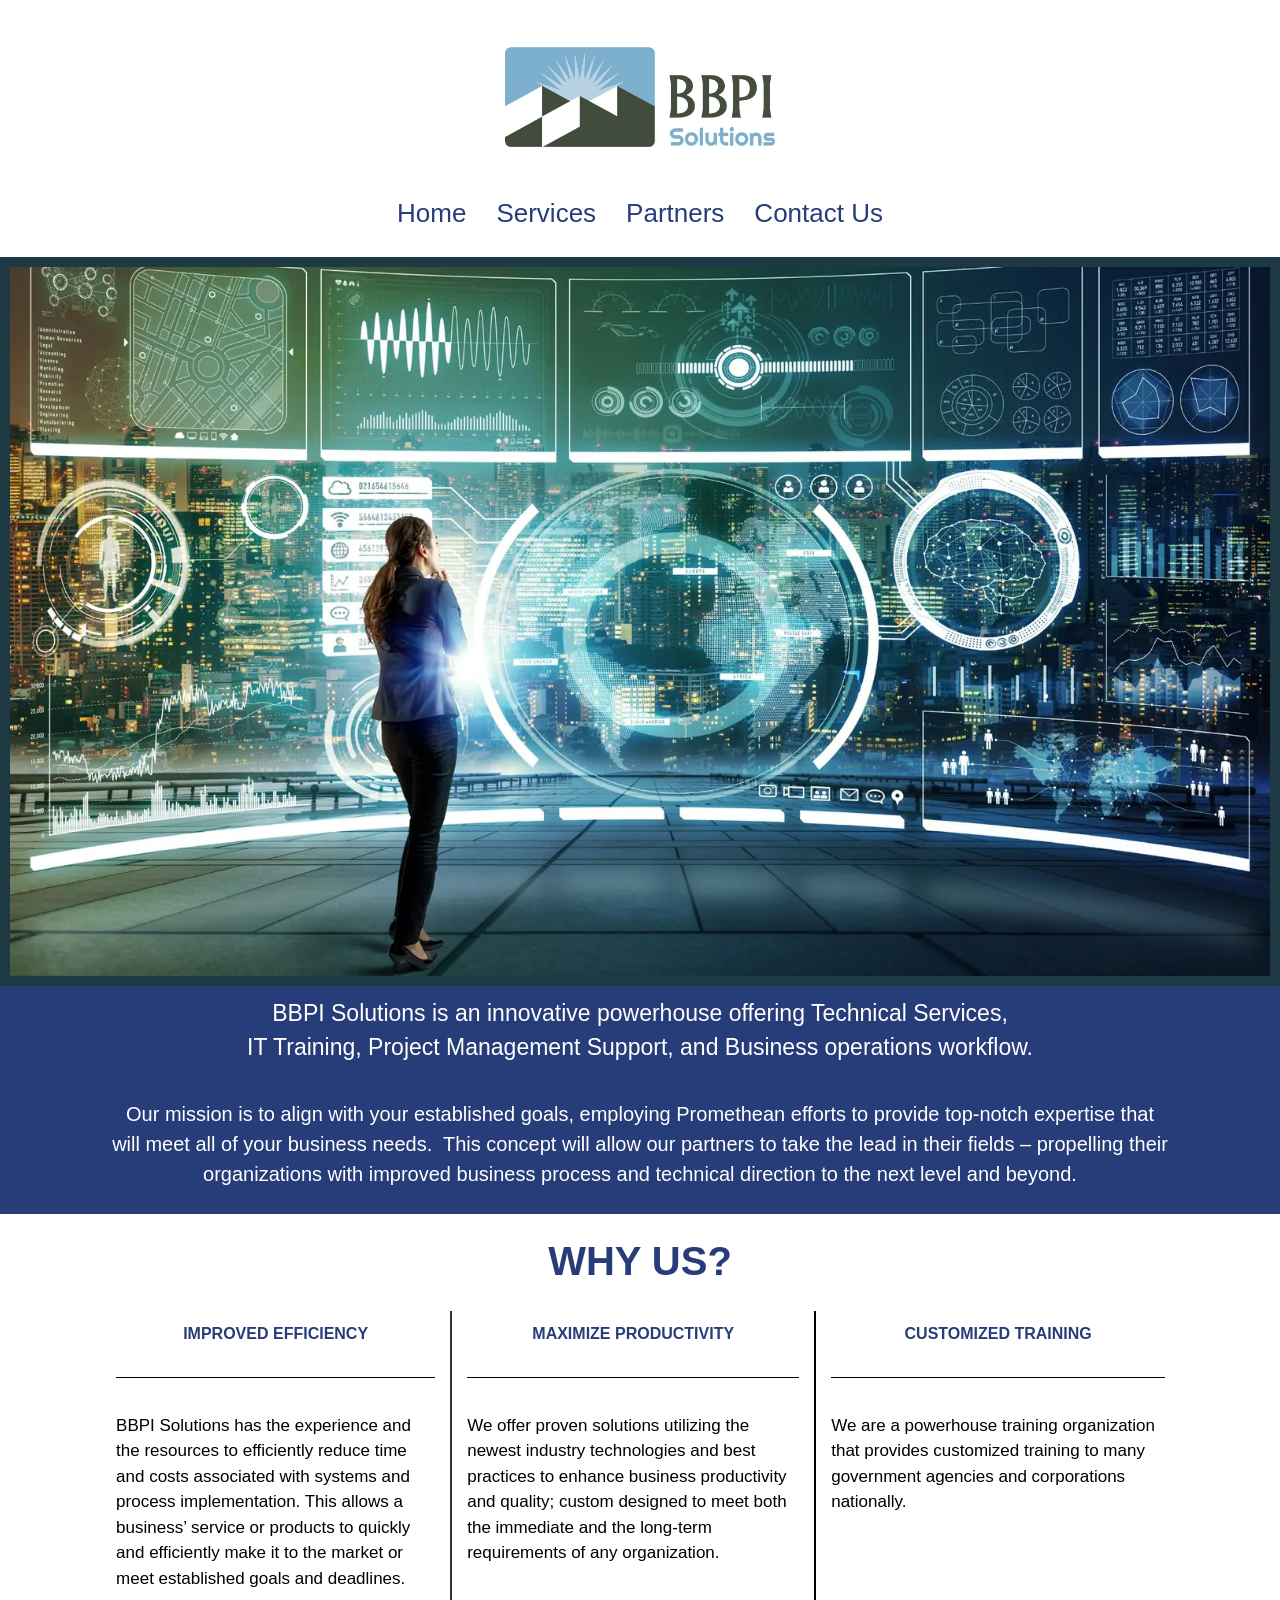
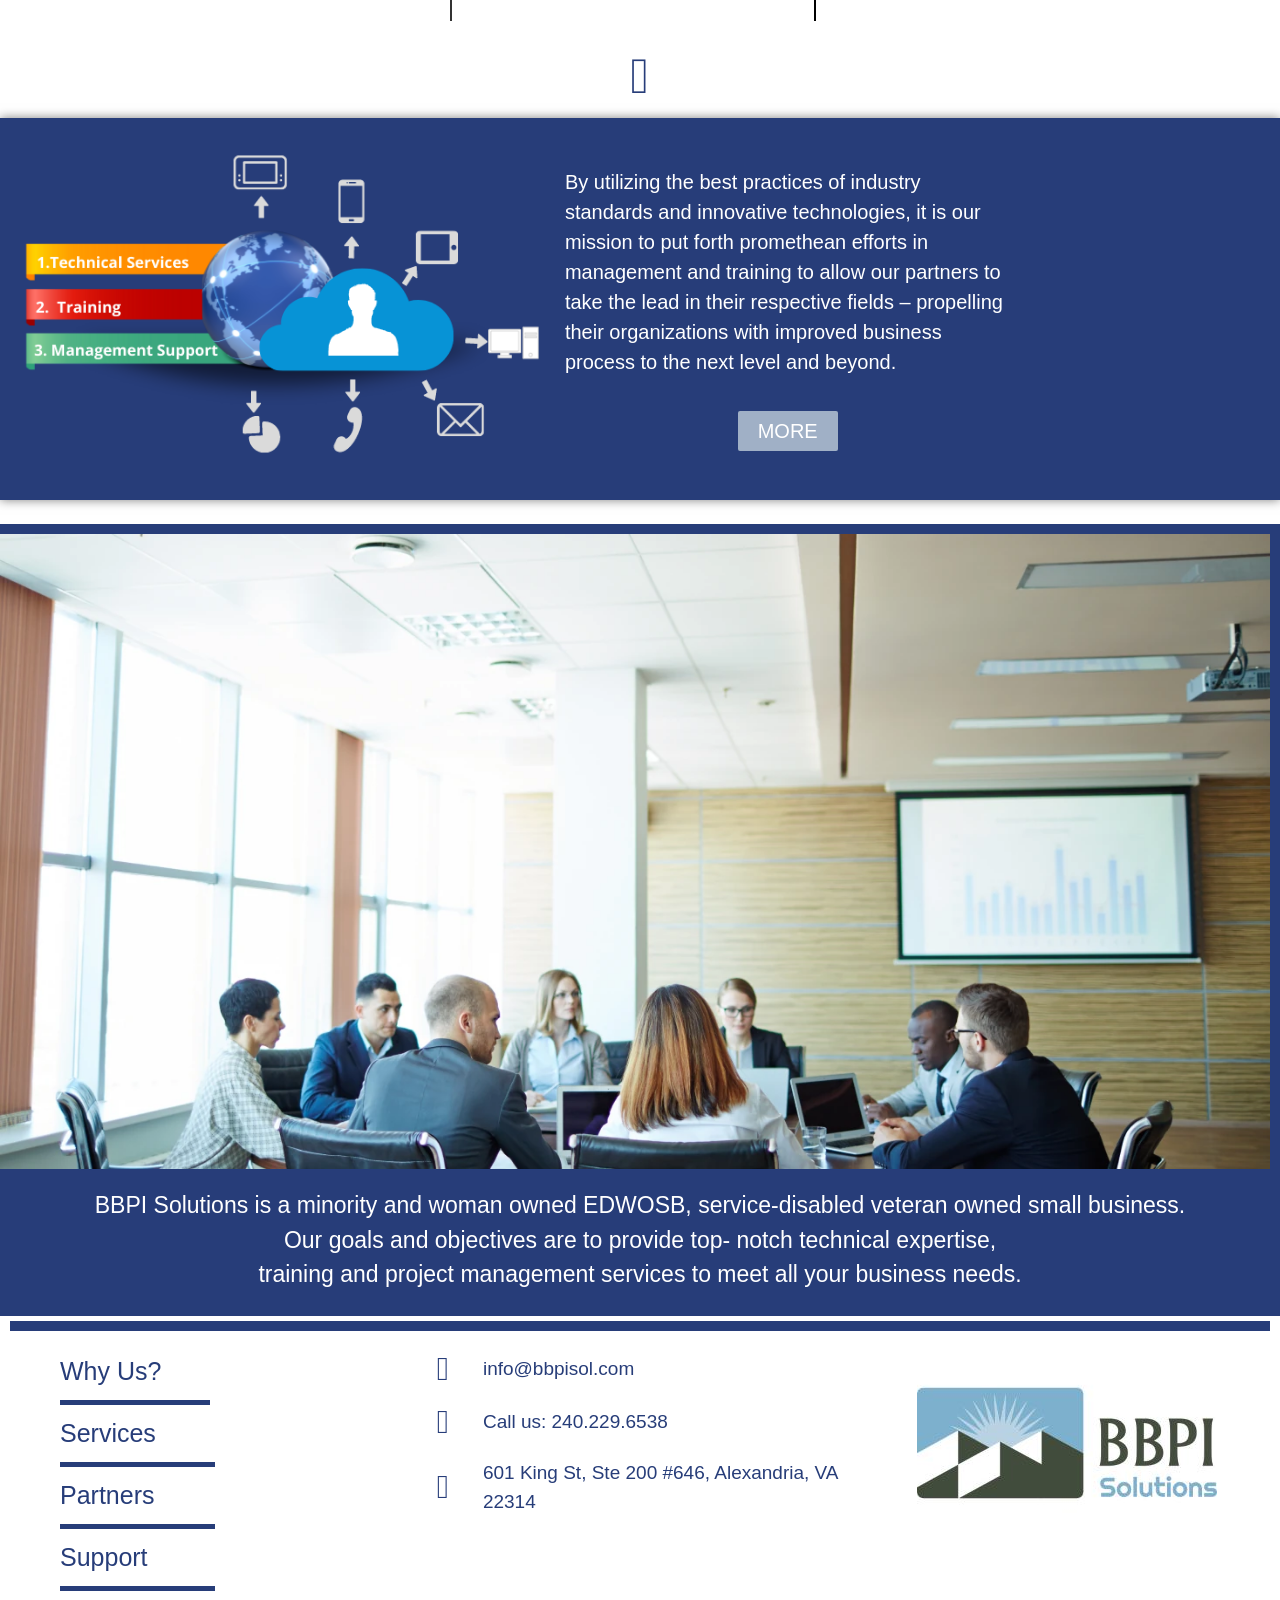
==== commit 8eb44cdc: "Optimize banner image, fix broken paths" ====
--- a/index.html
+++ b/index.html
@@ -55,7 +55,7 @@
 	<div class="header-inner">
 		<div class="site-branding show-logo">
 							<div class="site-logo show">
-					<a href="index.html" class="custom-logo-link" rel="home" aria-current="page"><img width="500" height="302" src="assets/images/BBPI-LOGO.jpg" class="custom-logo" alt="BBPI Solutions" decoding="async" srcset="vendor/uploads/2022/02/BBPI-LOGO.jpg 500w, vendor/uploads/2022/02/BBPI-LOGO-300x181.jpg 300w" sizes="(max-width: 500px) 100vw, 500px"></a>				</div>
+					<a href="index.html" class="custom-logo-link" rel="home" aria-current="page"><img width="500" height="302" src="assets/images/BBPI-LOGO.jpg" class="custom-logo" alt="BBPI Solutions" decoding="async"  sizes="(max-width: 500px) 100vw, 500px"></a>				</div>
 					</div>
 
 					<nav class="site-navigation show">
@@ -87,7 +87,7 @@
 								<div class="elementor-element elementor-element-3f667af elementor-widget elementor-widget-image" data-id="3f667af" data-element_type="widget" data-widget_type="image.default">
 				<div class="elementor-widget-container">
 			<style>/*! elementor - v3.15.0 - 02-08-2023 */
-.elementor-widget-image{text-align:center}.elementor-widget-image a{display:inline-block}.elementor-widget-image a img[src$=".svg"]{width:48px}.elementor-widget-image img{vertical-align:middle;display:inline-block}</style>												<img decoding="async" width="2240" height="1260" src="assets/images/BBPI-BANNER.webp" class="attachment-full size-full wp-image-40" alt="" loading="lazy" srcset="vendor/uploads/2022/02/BBPI-BANNER.webp 2240w, vendor/uploads/2022/02/BBPI-BANNER-300x169.webp 300w, vendor/uploads/2022/02/BBPI-BANNER-1024x576.webp 1024w, vendor/uploads/2022/02/BBPI-BANNER-768x432.webp 768w, vendor/uploads/2022/02/BBPI-BANNER-1536x864.webp 1536w, vendor/uploads/2022/02/BBPI-BANNER-2048x1152.webp 2048w" sizes="(max-width: 2240px) 100vw, 2240px">															</div>
+.elementor-widget-image{text-align:center}.elementor-widget-image a{display:inline-block}.elementor-widget-image a img[src$=".svg"]{width:48px}.elementor-widget-image img{vertical-align:middle;display:inline-block}</style>												<img decoding="async" width="2240" height="1260" src="assets/images/BBPI-BANNER.webp" class="attachment-full size-full wp-image-40" alt="" loading="lazy"  sizes="(max-width: 2240px) 100vw, 2240px">															</div>
 				</div>
 					</div>
 		</div>
@@ -253,7 +253,7 @@
 			<div class="elementor-widget-wrap elementor-element-populated">
 								<div class="elementor-element elementor-element-a71c158 elementor-widget elementor-widget-image" data-id="a71c158" data-element_type="widget" data-widget_type="image.default">
 				<div class="elementor-widget-container">
-															<img decoding="async" width="1456" height="728" src="assets/images/BBPI-BANNER-8.webp" class="attachment-full size-full wp-image-78" alt="" loading="lazy" srcset="vendor/uploads/2022/02/BBPI-BANNER-8.webp 1456w, vendor/uploads/2022/02/BBPI-BANNER-8-300x150.png 300w, vendor/uploads/2022/02/BBPI-BANNER-8-1024x512.webp 1024w, vendor/uploads/2022/02/BBPI-BANNER-8-768x384.webp 768w" sizes="(max-width: 1456px) 100vw, 1456px">															</div>
+															<img decoding="async" width="1456" height="728" src="assets/images/BBPI-BANNER-8.webp" class="attachment-full size-full wp-image-78" alt="" loading="lazy" sizes="(max-width: 1456px) 100vw, 1456px">															</div>
 				</div>
 					</div>
 		</div>
@@ -381,7 +381,7 @@
 	<div class="footer-inner">
 		<div class="site-branding show-logo">
 							<div class="site-logo hide">
-					<a href="index.html" class="custom-logo-link" rel="home" aria-current="page"><img width="500" height="302" src="assets/images/BBPI-LOGO.jpg" class="custom-logo" alt="BBPI Solutions" decoding="async" srcset="vendor/uploads/2022/02/BBPI-LOGO.jpg 500w, vendor/uploads/2022/02/BBPI-LOGO-300x181.jpg 300w" sizes="(max-width: 500px) 100vw, 500px"></a>				</div>
+					<a href="index.html" class="custom-logo-link" rel="home" aria-current="page"><img width="500" height="302" src="assets/images/BBPI-LOGO.jpg" class="custom-logo" alt="BBPI Solutions" decoding="async"  sizes="(max-width: 500px) 100vw, 500px"></a>				</div>
 							<p class="site-description hide">
 					Innovative Technical Services				</p>
 					</div>
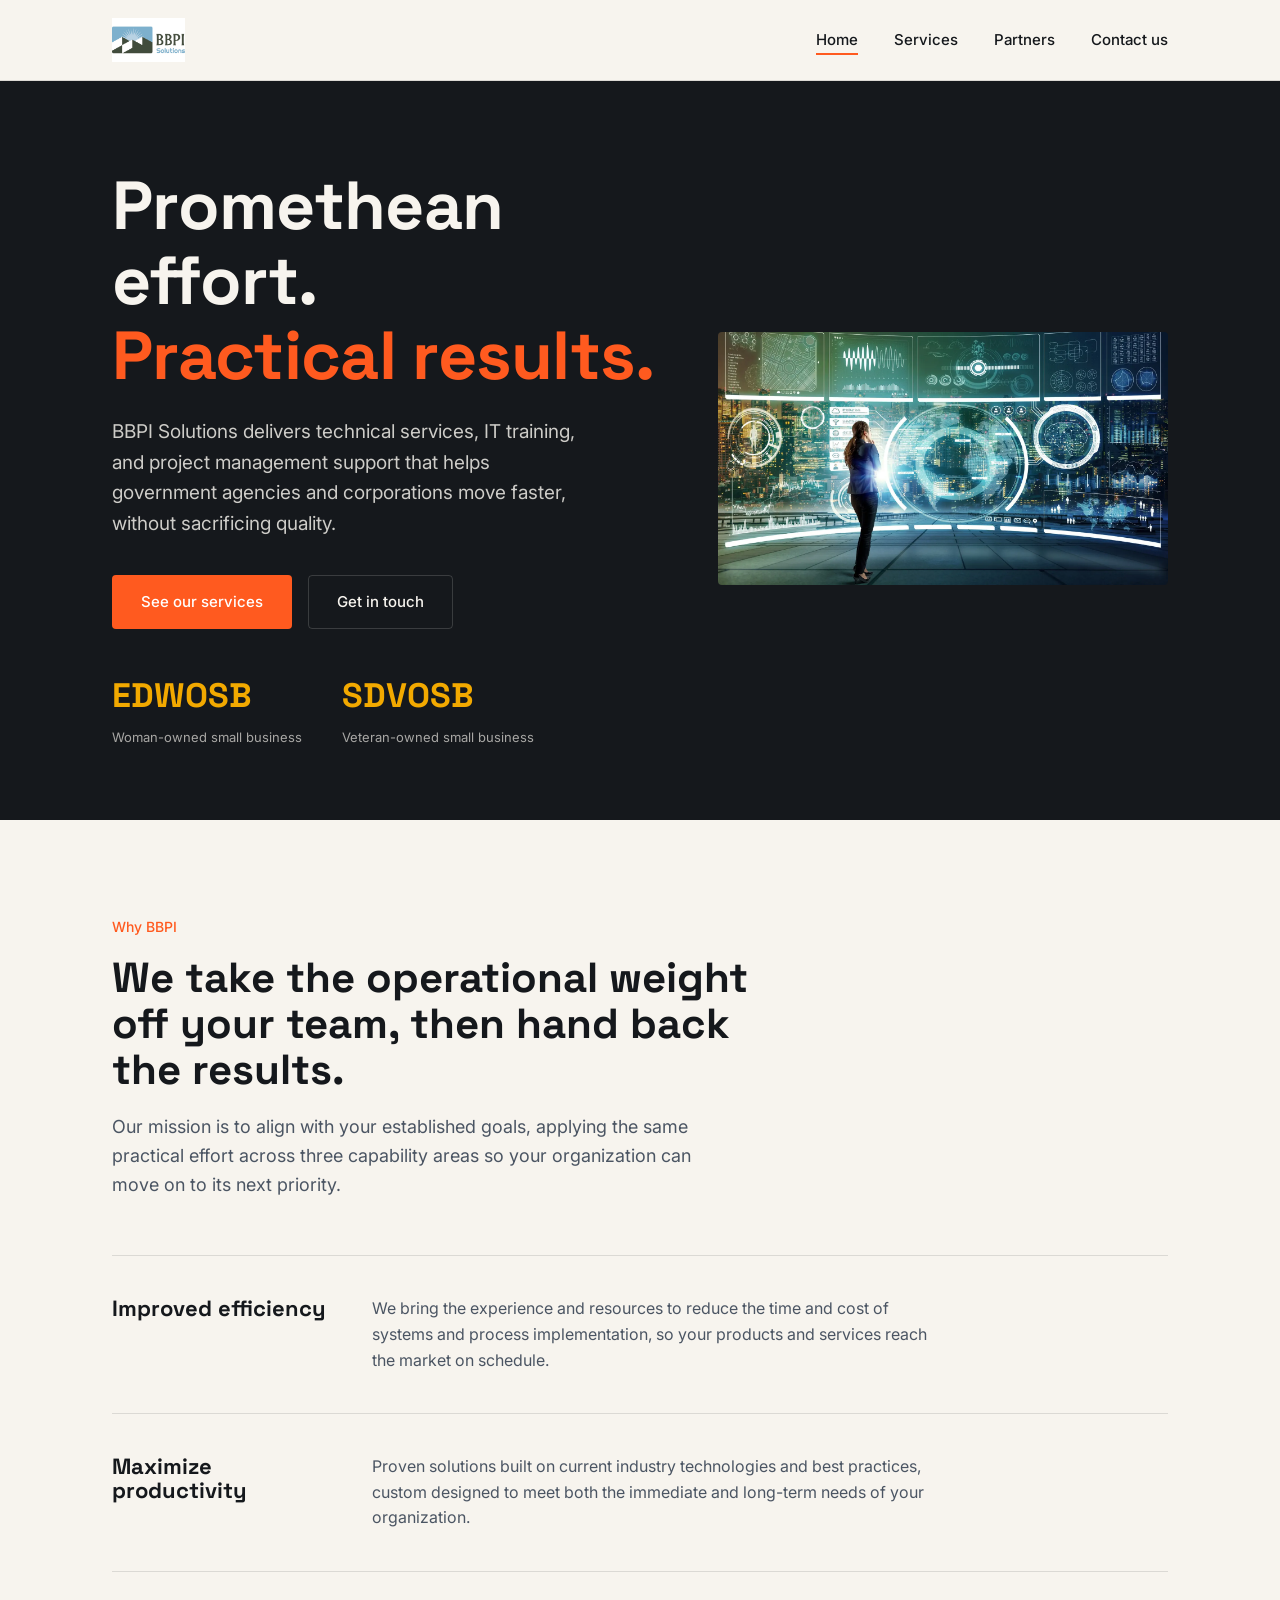
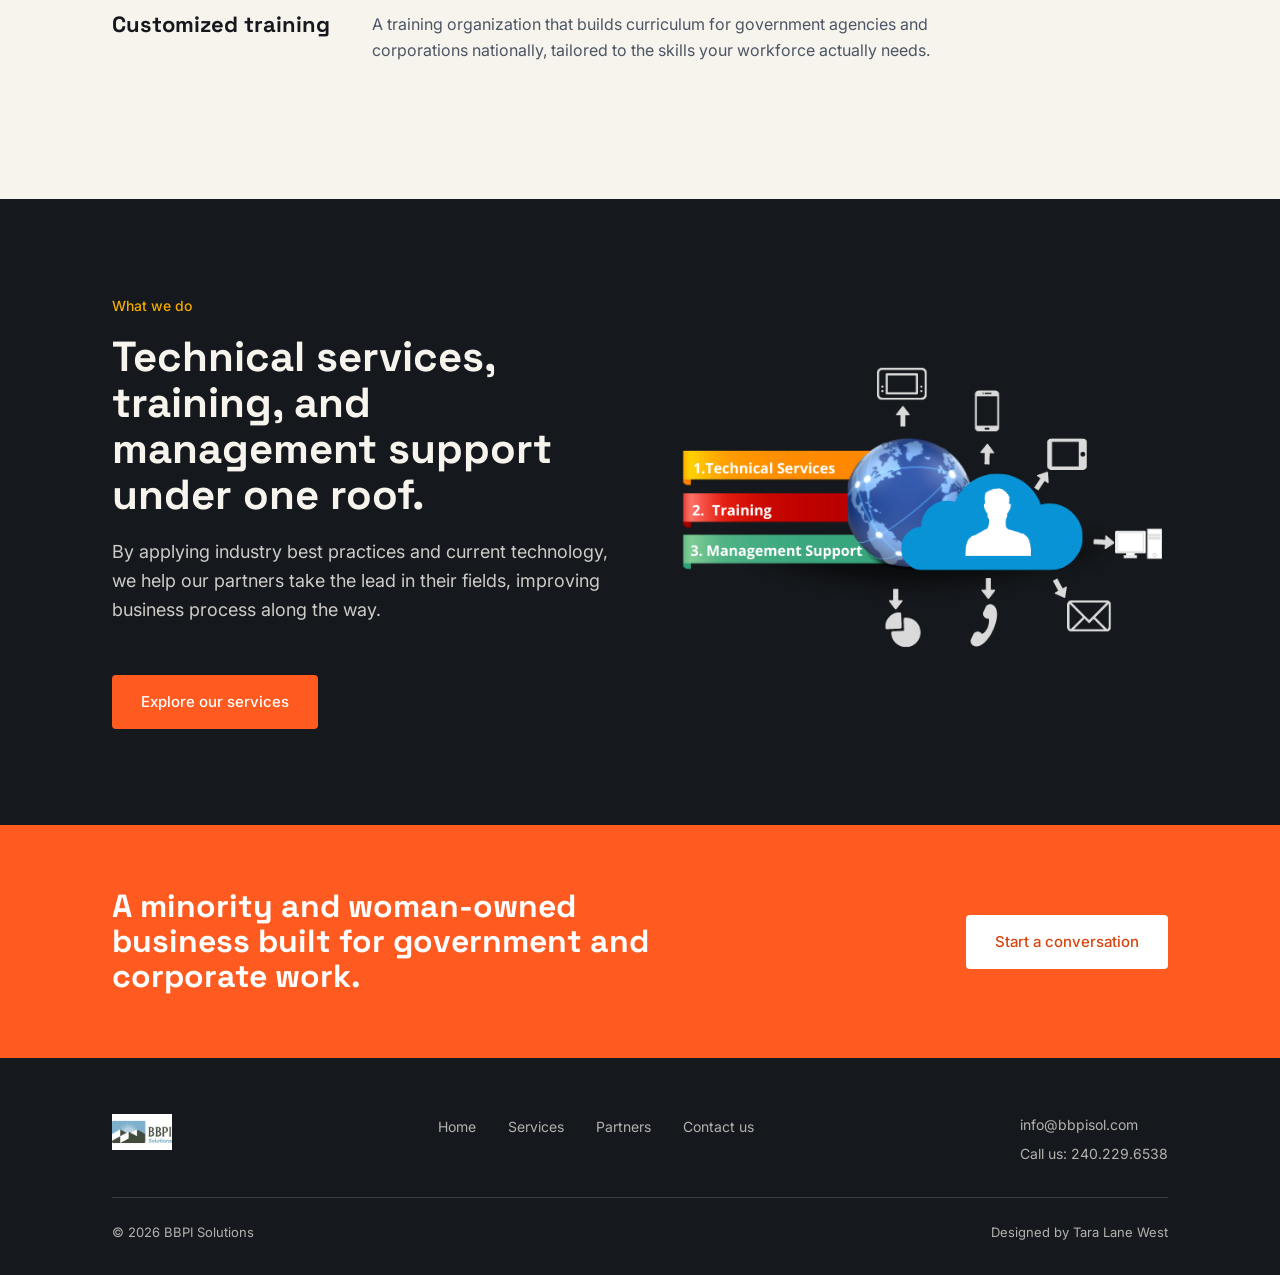
==== commit 7a4088be: "site redesign" ====
--- a/index.html
+++ b/index.html
@@ -1,422 +1,128 @@
 <!DOCTYPE html>
-<!-- saved from url=(0026)https://bbpisolutions.com/ -->
-<html lang="en-US"><head><meta http-equiv="Content-Type" content="text/html; charset=UTF-8">
-	
-	<meta name="viewport" content="width=device-width, initial-scale=1">
-	<link rel="profile" href="https://gmpg.org/xfn/11">
-	<title>BBPI Solutions – Innovative Technical Services</title>
-<meta name="robots" content="max-image-preview:large">
+<html lang="en-US">
+<head>
+<meta charset="UTF-8">
+<meta name="viewport" content="width=device-width, initial-scale=1">
+<title>BBPI Solutions – Innovative Technical Services</title>
+<meta name="description" content="BBPI Solutions delivers technical services, training, and management support to government agencies and corporations nationwide.">
+<link rel="icon" href="assets/images/BBPI-LOGO.jpg" sizes="32x32">
+<link rel="preconnect" href="https://fonts.googleapis.com">
+<link rel="preconnect" href="https://fonts.gstatic.com" crossorigin>
+<link href="https://fonts.googleapis.com/css2?family=Space+Grotesk:wght@500;700&family=Inter:wght@400;500&display=swap" rel="stylesheet">
+<link rel="stylesheet" href="assets/css/modern.css">
+</head>
+<body>
 
+<nav class="nav">
+  <div class="nav-inner">
+    <a href="index.html" class="nav-logo"><img src="assets/images/BBPI-LOGO.jpg" alt="BBPI Solutions"></a>
+    <ul class="nav-links" id="navLinks">
+      <li><a href="index.html" aria-current="page">Home</a></li>
+      <li><a href="services.html">Services</a></li>
+      <li><a href="partners.html">Partners</a></li>
+      <li><a href="contact-us.html">Contact us</a></li>
+    </ul>
+    <button class="nav-toggle" id="navToggle" aria-label="Toggle menu"><span></span><span></span><span></span></button>
+  </div>
+</nav>
 
+<header class="hero">
+  <div class="wrap hero-grid">
+    <div>
+      <h1>Promethean effort.<br><span>Practical results.</span></h1>
+      <p>BBPI Solutions delivers technical services, IT training, and project management support that helps government agencies and corporations move faster, without sacrificing quality.</p>
+      <div style="margin-top:36px; display:flex; gap:16px; flex-wrap:wrap;">
+        <a href="services.html" class="btn btn-ember">See our services</a>
+        <a href="contact-us.html" class="btn btn-outline">Get in touch</a>
+      </div>
+      <div class="hero-stats">
+        <div>
+          <div class="hero-stat-num">EDWOSB</div>
+          <div class="hero-stat-label">Woman-owned small business</div>
+        </div>
+        <div>
+          <div class="hero-stat-num">SDVOSB</div>
+          <div class="hero-stat-label">Veteran-owned small business</div>
+        </div>
+      </div>
+    </div>
+    <div class="hero-media">
+      <img src="assets/images/BBPI-BANNER.webp" alt="BBPI Solutions team at work">
+    </div>
+  </div>
+</header>
 
+<section class="section">
+  <div class="wrap">
+    <div class="eyebrow">Why BBPI</div>
+    <h2>We take the operational weight off your team, then hand back the results.</h2>
+    <p class="section-lede">Our mission is to align with your established goals, applying the same practical effort across three capability areas so your organization can move on to its next priority.</p>
 
-	<link rel="stylesheet" id="wp-block-library-css" href="assets/css/style.min.css" media="all">
-<link rel="stylesheet" id="classic-theme-styles-css" href="assets/css/classic-themes.min.css" media="all">
-<style id="global-styles-inline-css">
-body{--wp--preset--color--black: #000000;--wp--preset--color--cyan-bluish-gray: #abb8c3;--wp--preset--color--white: #ffffff;--wp--preset--color--pale-pink: #f78da7;--wp--preset--color--vivid-red: #cf2e2e;--wp--preset--color--luminous-vivid-orange: #ff6900;--wp--preset--color--luminous-vivid-amber: #fcb900;--wp--preset--color--light-green-cyan: #7bdcb5;--wp--preset--color--vivid-green-cyan: #00d084;--wp--preset--color--pale-cyan-blue: #8ed1fc;--wp--preset--color--vivid-cyan-blue: #0693e3;--wp--preset--color--vivid-purple: #9b51e0;--wp--preset--gradient--vivid-cyan-blue-to-vivid-purple: linear-gradient(135deg,rgba(6,147,227,1) 0%,rgb(155,81,224) 100%);--wp--preset--gradient--light-green-cyan-to-vivid-green-cyan: linear-gradient(135deg,rgb(122,220,180) 0%,rgb(0,208,130) 100%);--wp--preset--gradient--luminous-vivid-amber-to-luminous-vivid-orange: linear-gradient(135deg,rgba(252,185,0,1) 0%,rgba(255,105,0,1) 100%);--wp--preset--gradient--luminous-vivid-orange-to-vivid-red: linear-gradient(135deg,rgba(255,105,0,1) 0%,rgb(207,46,46) 100%);--wp--preset--gradient--very-light-gray-to-cyan-bluish-gray: linear-gradient(135deg,rgb(238,238,238) 0%,rgb(169,184,195) 100%);--wp--preset--gradient--cool-to-warm-spectrum: linear-gradient(135deg,rgb(74,234,220) 0%,rgb(151,120,209) 20%,rgb(207,42,186) 40%,rgb(238,44,130) 60%,rgb(251,105,98) 80%,rgb(254,248,76) 100%);--wp--preset--gradient--blush-light-purple: linear-gradient(135deg,rgb(255,206,236) 0%,rgb(152,150,240) 100%);--wp--preset--gradient--blush-bordeaux: linear-gradient(135deg,rgb(254,205,165) 0%,rgb(254,45,45) 50%,rgb(107,0,62) 100%);--wp--preset--gradient--luminous-dusk: linear-gradient(135deg,rgb(255,203,112) 0%,rgb(199,81,192) 50%,rgb(65,88,208) 100%);--wp--preset--gradient--pale-ocean: linear-gradient(135deg,rgb(255,245,203) 0%,rgb(182,227,212) 50%,rgb(51,167,181) 100%);--wp--preset--gradient--electric-grass: linear-gradient(135deg,rgb(202,248,128) 0%,rgb(113,206,126) 100%);--wp--preset--gradient--midnight: linear-gradient(135deg,rgb(2,3,129) 0%,rgb(40,116,252) 100%);--wp--preset--duotone--dark-grayscale: url('#wp-duotone-dark-grayscale');--wp--preset--duotone--grayscale: url('#wp-duotone-grayscale');--wp--preset--duotone--purple-yellow: url('#wp-duotone-purple-yellow');--wp--preset--duotone--blue-red: url('#wp-duotone-blue-red');--wp--preset--duotone--midnight: url('#wp-duotone-midnight');--wp--preset--duotone--magenta-yellow: url('#wp-duotone-magenta-yellow');--wp--preset--duotone--purple-green: url('#wp-duotone-purple-green');--wp--preset--duotone--blue-orange: url('#wp-duotone-blue-orange');--wp--preset--font-size--small: 13px;--wp--preset--font-size--medium: 20px;--wp--preset--font-size--large: 36px;--wp--preset--font-size--x-large: 42px;--wp--preset--spacing--20: 0.44rem;--wp--preset--spacing--30: 0.67rem;--wp--preset--spacing--40: 1rem;--wp--preset--spacing--50: 1.5rem;--wp--preset--spacing--60: 2.25rem;--wp--preset--spacing--70: 3.38rem;--wp--preset--spacing--80: 5.06rem;--wp--preset--shadow--natural: 6px 6px 9px rgba(0, 0, 0, 0.2);--wp--preset--shadow--deep: 12px 12px 50px rgba(0, 0, 0, 0.4);--wp--preset--shadow--sharp: 6px 6px 0px rgba(0, 0, 0, 0.2);--wp--preset--shadow--outlined: 6px 6px 0px -3px rgba(255, 255, 255, 1), 6px 6px rgba(0, 0, 0, 1);--wp--preset--shadow--crisp: 6px 6px 0px rgba(0, 0, 0, 1);}:where(.is-layout-flex){gap: 0.5em;}body .is-layout-flow > .alignleft{float: left;margin-inline-start: 0;margin-inline-end: 2em;}body .is-layout-flow > .alignright{float: right;margin-inline-start: 2em;margin-inline-end: 0;}body .is-layout-flow > .aligncenter{margin-left: auto !important;margin-right: auto !important;}body .is-layout-constrained > .alignleft{float: left;margin-inline-start: 0;margin-inline-end: 2em;}body .is-layout-constrained > .alignright{float: right;margin-inline-start: 2em;margin-inline-end: 0;}body .is-layout-constrained > .aligncenter{margin-left: auto !important;margin-right: auto !important;}body .is-layout-constrained > :where(:not(.alignleft):not(.alignright):not(.alignfull)){max-width: var(--wp--style--global--content-size);margin-left: auto !important;margin-right: auto !important;}body .is-layout-constrained > .alignwide{max-width: var(--wp--style--global--wide-size);}body .is-layout-flex{display: flex;}body .is-layout-flex{flex-wrap: wrap;align-items: center;}body .is-layout-flex > *{margin: 0;}:where(.wp-block-columns.is-layout-flex){gap: 2em;}.has-black-color{color: var(--wp--preset--color--black) !important;}.has-cyan-bluish-gray-color{color: var(--wp--preset--color--cyan-bluish-gray) !important;}.has-white-color{color: var(--wp--preset--color--white) !important;}.has-pale-pink-color{color: var(--wp--preset--color--pale-pink) !important;}.has-vivid-red-color{color: var(--wp--preset--color--vivid-red) !important;}.has-luminous-vivid-orange-color{color: var(--wp--preset--color--luminous-vivid-orange) !important;}.has-luminous-vivid-amber-color{color: var(--wp--preset--color--luminous-vivid-amber) !important;}.has-light-green-cyan-color{color: var(--wp--preset--color--light-green-cyan) !important;}.has-vivid-green-cyan-color{color: var(--wp--preset--color--vivid-green-cyan) !important;}.has-pale-cyan-blue-color{color: var(--wp--preset--color--pale-cyan-blue) !important;}.has-vivid-cyan-blue-color{color: var(--wp--preset--color--vivid-cyan-blue) !important;}.has-vivid-purple-color{color: var(--wp--preset--color--vivid-purple) !important;}.has-black-background-color{background-color: var(--wp--preset--color--black) !important;}.has-cyan-bluish-gray-background-color{background-color: var(--wp--preset--color--cyan-bluish-gray) !important;}.has-white-background-color{background-color: var(--wp--preset--color--white) !important;}.has-pale-pink-background-color{background-color: var(--wp--preset--color--pale-pink) !important;}.has-vivid-red-background-color{background-color: var(--wp--preset--color--vivid-red) !important;}.has-luminous-vivid-orange-background-color{background-color: var(--wp--preset--color--luminous-vivid-orange) !important;}.has-luminous-vivid-amber-background-color{background-color: var(--wp--preset--color--luminous-vivid-amber) !important;}.has-light-green-cyan-background-color{background-color: var(--wp--preset--color--light-green-cyan) !important;}.has-vivid-green-cyan-background-color{background-color: var(--wp--preset--color--vivid-green-cyan) !important;}.has-pale-cyan-blue-background-color{background-color: var(--wp--preset--color--pale-cyan-blue) !important;}.has-vivid-cyan-blue-background-color{background-color: var(--wp--preset--color--vivid-cyan-blue) !important;}.has-vivid-purple-background-color{background-color: var(--wp--preset--color--vivid-purple) !important;}.has-black-border-color{border-color: var(--wp--preset--color--black) !important;}.has-cyan-bluish-gray-border-color{border-color: var(--wp--preset--color--cyan-bluish-gray) !important;}.has-white-border-color{border-color: var(--wp--preset--color--white) !important;}.has-pale-pink-border-color{border-color: var(--wp--preset--color--pale-pink) !important;}.has-vivid-red-border-color{border-color: var(--wp--preset--color--vivid-red) !important;}.has-luminous-vivid-orange-border-color{border-color: var(--wp--preset--color--luminous-vivid-orange) !important;}.has-luminous-vivid-amber-border-color{border-color: var(--wp--preset--color--luminous-vivid-amber) !important;}.has-light-green-cyan-border-color{border-color: var(--wp--preset--color--light-green-cyan) !important;}.has-vivid-green-cyan-border-color{border-color: var(--wp--preset--color--vivid-green-cyan) !important;}.has-pale-cyan-blue-border-color{border-color: var(--wp--preset--color--pale-cyan-blue) !important;}.has-vivid-cyan-blue-border-color{border-color: var(--wp--preset--color--vivid-cyan-blue) !important;}.has-vivid-purple-border-color{border-color: var(--wp--preset--color--vivid-purple) !important;}.has-vivid-cyan-blue-to-vivid-purple-gradient-background{background: var(--wp--preset--gradient--vivid-cyan-blue-to-vivid-purple) !important;}.has-light-green-cyan-to-vivid-green-cyan-gradient-background{background: var(--wp--preset--gradient--light-green-cyan-to-vivid-green-cyan) !important;}.has-luminous-vivid-amber-to-luminous-vivid-orange-gradient-background{background: var(--wp--preset--gradient--luminous-vivid-amber-to-luminous-vivid-orange) !important;}.has-luminous-vivid-orange-to-vivid-red-gradient-background{background: var(--wp--preset--gradient--luminous-vivid-orange-to-vivid-red) !important;}.has-very-light-gray-to-cyan-bluish-gray-gradient-background{background: var(--wp--preset--gradient--very-light-gray-to-cyan-bluish-gray) !important;}.has-cool-to-warm-spectrum-gradient-background{background: var(--wp--preset--gradient--cool-to-warm-spectrum) !important;}.has-blush-light-purple-gradient-background{background: var(--wp--preset--gradient--blush-light-purple) !important;}.has-blush-bordeaux-gradient-background{background: var(--wp--preset--gradient--blush-bordeaux) !important;}.has-luminous-dusk-gradient-background{background: var(--wp--preset--gradient--luminous-dusk) !important;}.has-pale-ocean-gradient-background{background: var(--wp--preset--gradient--pale-ocean) !important;}.has-electric-grass-gradient-background{background: var(--wp--preset--gradient--electric-grass) !important;}.has-midnight-gradient-background{background: var(--wp--preset--gradient--midnight) !important;}.has-small-font-size{font-size: var(--wp--preset--font-size--small) !important;}.has-medium-font-size{font-size: var(--wp--preset--font-size--medium) !important;}.has-large-font-size{font-size: var(--wp--preset--font-size--large) !important;}.has-x-large-font-size{font-size: var(--wp--preset--font-size--x-large) !important;}
-.wp-block-navigation a:where(:not(.wp-element-button)){color: inherit;}
-:where(.wp-block-columns.is-layout-flex){gap: 2em;}
-.wp-block-pullquote{font-size: 1.5em;line-height: 1.6;}
-</style>
-<link rel="stylesheet" id="contact-form-7-css" href="assets/css/styles.css" media="all">
-<link rel="stylesheet" id="hello-elementor-css" href="assets/css/style-1.min.css" media="all">
-<link rel="stylesheet" id="hello-elementor-theme-style-css" href="assets/css/theme.min.css" media="all">
-<link rel="stylesheet" id="elementor-frontend-css" href="assets/css/frontend-lite.min.css" media="all">
-<link rel="stylesheet" id="elementor-post-5-css" href="assets/css/post-5.css" media="all">
-<link rel="stylesheet" id="elementor-icons-css" href="assets/css/elementor-icons.min.css" media="all">
-<link rel="stylesheet" id="swiper-css" href="assets/css/swiper.min.css" media="all">
-<link rel="stylesheet" id="elementor-global-css" href="assets/css/global.css" media="all">
-<link rel="stylesheet" id="elementor-post-6-css" href="assets/css/post-6.css" media="all">
-<link rel="stylesheet" id="google-fonts-1-css" href="assets/css/gf-6d502173a9.css" media="all">
-<link rel="stylesheet" id="elementor-icons-shared-0-css" href="assets/css/fontawesome.min.css" media="all">
-<link rel="stylesheet" id="elementor-icons-fa-solid-css" href="assets/css/solid.min.css" media="all">
-<link rel="stylesheet" id="elementor-icons-fa-regular-css" href="assets/css/regular.min.css" media="all">
-<script src="assets/js/jquery.min.js" id="jquery-core-js"></script>
-<script src="assets/js/jquery-migrate.min.js" id="jquery-migrate-js"></script>
+    <div class="capability-list">
+      <div class="capability-row">
+        <h3>Improved efficiency</h3>
+        <p>We bring the experience and resources to reduce the time and cost of systems and process implementation, so your products and services reach the market on schedule.</p>
+      </div>
+      <div class="capability-row">
+        <h3>Maximize productivity</h3>
+        <p>Proven solutions built on current industry technologies and best practices, custom designed to meet both the immediate and long-term needs of your organization.</p>
+      </div>
+      <div class="capability-row">
+        <h3>Customized training</h3>
+        <p>A training organization that builds curriculum for government agencies and corporations nationally, tailored to the skills your workforce actually needs.</p>
+      </div>
+    </div>
+  </div>
+</section>
 
+<section class="section section-ink">
+  <div class="wrap" style="display:grid; grid-template-columns:1fr 1fr; gap:56px; align-items:center;">
+    <div>
+      <div class="eyebrow">What we do</div>
+      <h2 style="color:var(--paper);">Technical services, training, and management support under one roof.</h2>
+      <p class="section-lede">By applying industry best practices and current technology, we help our partners take the lead in their fields, improving business process along the way.</p>
+      <a href="services.html" class="btn btn-ember" style="margin-top:32px;">Explore our services</a>
+    </div>
+    <img src="assets/images/BBPI-SERVICES-GRAPHIC-qawdj9uxlsdcezs5zfmzbr4rd0z1jshrcp67n53c6w.png" alt="BBPI Solutions services graphic" style="border-radius:4px;">
+  </div>
+</section>
 
-<meta name="generator" content="WordPress 6.2.2">
-<link rel="canonical" href="index.html">
+<section class="section-ember" style="padding:64px 0;">
+  <div class="wrap" style="display:flex; justify-content:space-between; align-items:center; flex-wrap:wrap; gap:24px;">
+    <h2 style="color:var(--white); font-size:clamp(24px,3vw,32px); max-width:560px;">A minority and woman-owned business built for government and corporate work.</h2>
+    <a href="contact-us.html" class="btn" style="background:var(--white); color:var(--ember-dark);">Start a conversation</a>
+  </div>
+</section>
 
-
-
-<meta name="generator" content="Elementor 3.15.1; features: e_dom_optimization, e_optimized_assets_loading, e_optimized_css_loading, additional_custom_breakpoints; settings: css_print_method-external, google_font-enabled, font_display-auto">
-<link rel="icon" href="assets/images/BBPI-LOGO.jpg" sizes="32x32">
-<link rel="icon" href="assets/images/BBPI-LOGO.jpg" sizes="192x192">
-<link rel="apple-touch-icon" href="assets/images/BBPI-LOGO.jpg">
-<meta name="msapplication-TileImage" content="vendor/uploads/2022/02/BBPI-LOGO.jpg">
-</head>
-<body class="home page-template-default page page-id-6 wp-custom-logo elementor-default elementor-template-full-width elementor-kit-5 elementor-page elementor-page-6 e--ua-isTouchDevice e--ua-blink e--ua-edge e--ua-webkit" data-elementor-device-mode="desktop">
-
-<svg xmlns="http://www.w3.org/2000/svg" viewBox="0 0 0 0" width="0" height="0" focusable="false" role="none" style="visibility: hidden; position: absolute; left: -9999px; overflow: hidden;"><defs><filter id="wp-duotone-dark-grayscale"><fecolormatrix color-interpolation-filters="sRGB" type="matrix" values=" .299 .587 .114 0 0 .299 .587 .114 0 0 .299 .587 .114 0 0 .299 .587 .114 0 0 "></fecolormatrix><fecomponenttransfer color-interpolation-filters="sRGB"><fefuncr type="table" tableValues="0 0.49803921568627"></fefuncr><fefuncg type="table" tableValues="0 0.49803921568627"></fefuncg><fefuncb type="table" tableValues="0 0.49803921568627"></fefuncb><fefunca type="table" tableValues="1 1"></fefunca></fecomponenttransfer><fecomposite in2="SourceGraphic" operator="in"></fecomposite></filter></defs></svg><svg xmlns="http://www.w3.org/2000/svg" viewBox="0 0 0 0" width="0" height="0" focusable="false" role="none" style="visibility: hidden; position: absolute; left: -9999px; overflow: hidden;"><defs><filter id="wp-duotone-grayscale"><fecolormatrix color-interpolation-filters="sRGB" type="matrix" values=" .299 .587 .114 0 0 .299 .587 .114 0 0 .299 .587 .114 0 0 .299 .587 .114 0 0 "></fecolormatrix><fecomponenttransfer color-interpolation-filters="sRGB"><fefuncr type="table" tableValues="0 1"></fefuncr><fefuncg type="table" tableValues="0 1"></fefuncg><fefuncb type="table" tableValues="0 1"></fefuncb><fefunca type="table" tableValues="1 1"></fefunca></fecomponenttransfer><fecomposite in2="SourceGraphic" operator="in"></fecomposite></filter></defs></svg><svg xmlns="http://www.w3.org/2000/svg" viewBox="0 0 0 0" width="0" height="0" focusable="false" role="none" style="visibility: hidden; position: absolute; left: -9999px; overflow: hidden;"><defs><filter id="wp-duotone-purple-yellow"><fecolormatrix color-interpolation-filters="sRGB" type="matrix" values=" .299 .587 .114 0 0 .299 .587 .114 0 0 .299 .587 .114 0 0 .299 .587 .114 0 0 "></fecolormatrix><fecomponenttransfer color-interpolation-filters="sRGB"><fefuncr type="table" tableValues="0.54901960784314 0.98823529411765"></fefuncr><fefuncg type="table" tableValues="0 1"></fefuncg><fefuncb type="table" tableValues="0.71764705882353 0.25490196078431"></fefuncb><fefunca type="table" tableValues="1 1"></fefunca></fecomponenttransfer><fecomposite in2="SourceGraphic" operator="in"></fecomposite></filter></defs></svg><svg xmlns="http://www.w3.org/2000/svg" viewBox="0 0 0 0" width="0" height="0" focusable="false" role="none" style="visibility: hidden; position: absolute; left: -9999px; overflow: hidden;"><defs><filter id="wp-duotone-blue-red"><fecolormatrix color-interpolation-filters="sRGB" type="matrix" values=" .299 .587 .114 0 0 .299 .587 .114 0 0 .299 .587 .114 0 0 .299 .587 .114 0 0 "></fecolormatrix><fecomponenttransfer color-interpolation-filters="sRGB"><fefuncr type="table" tableValues="0 1"></fefuncr><fefuncg type="table" tableValues="0 0.27843137254902"></fefuncg><fefuncb type="table" tableValues="0.5921568627451 0.27843137254902"></fefuncb><fefunca type="table" tableValues="1 1"></fefunca></fecomponenttransfer><fecomposite in2="SourceGraphic" operator="in"></fecomposite></filter></defs></svg><svg xmlns="http://www.w3.org/2000/svg" viewBox="0 0 0 0" width="0" height="0" focusable="false" role="none" style="visibility: hidden; position: absolute; left: -9999px; overflow: hidden;"><defs><filter id="wp-duotone-midnight"><fecolormatrix color-interpolation-filters="sRGB" type="matrix" values=" .299 .587 .114 0 0 .299 .587 .114 0 0 .299 .587 .114 0 0 .299 .587 .114 0 0 "></fecolormatrix><fecomponenttransfer color-interpolation-filters="sRGB"><fefuncr type="table" tableValues="0 0"></fefuncr><fefuncg type="table" tableValues="0 0.64705882352941"></fefuncg><fefuncb type="table" tableValues="0 1"></fefuncb><fefunca type="table" tableValues="1 1"></fefunca></fecomponenttransfer><fecomposite in2="SourceGraphic" operator="in"></fecomposite></filter></defs></svg><svg xmlns="http://www.w3.org/2000/svg" viewBox="0 0 0 0" width="0" height="0" focusable="false" role="none" style="visibility: hidden; position: absolute; left: -9999px; overflow: hidden;"><defs><filter id="wp-duotone-magenta-yellow"><fecolormatrix color-interpolation-filters="sRGB" type="matrix" values=" .299 .587 .114 0 0 .299 .587 .114 0 0 .299 .587 .114 0 0 .299 .587 .114 0 0 "></fecolormatrix><fecomponenttransfer color-interpolation-filters="sRGB"><fefuncr type="table" tableValues="0.78039215686275 1"></fefuncr><fefuncg type="table" tableValues="0 0.94901960784314"></fefuncg><fefuncb type="table" tableValues="0.35294117647059 0.47058823529412"></fefuncb><fefunca type="table" tableValues="1 1"></fefunca></fecomponenttransfer><fecomposite in2="SourceGraphic" operator="in"></fecomposite></filter></defs></svg><svg xmlns="http://www.w3.org/2000/svg" viewBox="0 0 0 0" width="0" height="0" focusable="false" role="none" style="visibility: hidden; position: absolute; left: -9999px; overflow: hidden;"><defs><filter id="wp-duotone-purple-green"><fecolormatrix color-interpolation-filters="sRGB" type="matrix" values=" .299 .587 .114 0 0 .299 .587 .114 0 0 .299 .587 .114 0 0 .299 .587 .114 0 0 "></fecolormatrix><fecomponenttransfer color-interpolation-filters="sRGB"><fefuncr type="table" tableValues="0.65098039215686 0.40392156862745"></fefuncr><fefuncg type="table" tableValues="0 1"></fefuncg><fefuncb type="table" tableValues="0.44705882352941 0.4"></fefuncb><fefunca type="table" tableValues="1 1"></fefunca></fecomponenttransfer><fecomposite in2="SourceGraphic" operator="in"></fecomposite></filter></defs></svg><svg xmlns="http://www.w3.org/2000/svg" viewBox="0 0 0 0" width="0" height="0" focusable="false" role="none" style="visibility: hidden; position: absolute; left: -9999px; overflow: hidden;"><defs><filter id="wp-duotone-blue-orange"><fecolormatrix color-interpolation-filters="sRGB" type="matrix" values=" .299 .587 .114 0 0 .299 .587 .114 0 0 .299 .587 .114 0 0 .299 .587 .114 0 0 "></fecolormatrix><fecomponenttransfer color-interpolation-filters="sRGB"><fefuncr type="table" tableValues="0.098039215686275 1"></fefuncr><fefuncg type="table" tableValues="0 0.66274509803922"></fefuncg><fefuncb type="table" tableValues="0.84705882352941 0.41960784313725"></fefuncb><fefunca type="table" tableValues="1 1"></fefunca></fecomponenttransfer><fecomposite in2="SourceGraphic" operator="in"></fecomposite></filter></defs></svg>
-<a class="skip-link screen-reader-text" href="index.html#content">Skip to content</a>
-
-<header id="site-header" class="site-header dynamic-header header-stacked menu-dropdown-mobile" role="banner">
-	<div class="header-inner">
-		<div class="site-branding show-logo">
-							<div class="site-logo show">
-					<a href="index.html" class="custom-logo-link" rel="home" aria-current="page"><img width="500" height="302" src="assets/images/BBPI-LOGO.jpg" class="custom-logo" alt="BBPI Solutions" decoding="async"  sizes="(max-width: 500px) 100vw, 500px"></a>				</div>
-					</div>
-
-					<nav class="site-navigation show">
-				<div class="menu-main-menu-container"><ul id="menu-main-menu" class="menu"><li id="menu-item-19" class="menu-item menu-item-type-post_type menu-item-object-page menu-item-home current-menu-item page_item page-item-6 current_page_item menu-item-19"><a href="index.html" aria-current="page">Home</a></li>
-<li id="menu-item-18" class="menu-item menu-item-type-post_type menu-item-object-page menu-item-18"><a href="services.html">Services</a></li>
-<li id="menu-item-17" class="menu-item menu-item-type-post_type menu-item-object-page menu-item-17"><a href="partners.html">Partners</a></li>
-<li id="menu-item-16" class="menu-item menu-item-type-post_type menu-item-object-page menu-item-16"><a href="contact-us.html">Contact Us</a></li>
-</ul></div>			</nav>
-			<div class="site-navigation-toggle-holder show">
-				<div class="site-navigation-toggle" role="button" tabindex="0">
-					<i class="eicon-menu-bar" aria-hidden="true"></i>
-					<span class="screen-reader-text">Menu</span>
-				</div>
-			</div>
-			<nav class="site-navigation-dropdown show">
-				<div class="menu-main-menu-container"><ul id="menu-main-menu" class="menu"><li id="menu-item-19" class="menu-item menu-item-type-post_type menu-item-object-page menu-item-home current-menu-item page_item page-item-6 current_page_item menu-item-19"><a href="index.html" aria-current="page">Home</a></li>
-<li id="menu-item-18" class="menu-item menu-item-type-post_type menu-item-object-page menu-item-18"><a href="services.html">Services</a></li>
-<li id="menu-item-17" class="menu-item menu-item-type-post_type menu-item-object-page menu-item-17"><a href="partners.html">Partners</a></li>
-<li id="menu-item-16" class="menu-item menu-item-type-post_type menu-item-object-page menu-item-16"><a href="contact-us.html">Contact Us</a></li>
-</ul></div>			</nav>
-			</div>
-</header>
-		<div data-elementor-type="wp-page" data-elementor-id="6" class="elementor elementor-6">
-									<section class="elementor-section elementor-top-section elementor-element elementor-element-cfab3c8 elementor-section-full_width elementor-section-height-default elementor-section-height-default" data-id="cfab3c8" data-element_type="section" id="header" data-settings="{&quot;background_background&quot;:&quot;classic&quot;}">
-							<div class="elementor-background-overlay"></div>
-							<div class="elementor-container elementor-column-gap-default">
-					<div class="elementor-column elementor-col-100 elementor-top-column elementor-element elementor-element-9be6deb" data-id="9be6deb" data-element_type="column">
-			<div class="elementor-widget-wrap elementor-element-populated">
-								<div class="elementor-element elementor-element-3f667af elementor-widget elementor-widget-image" data-id="3f667af" data-element_type="widget" data-widget_type="image.default">
-				<div class="elementor-widget-container">
-			<style>/*! elementor - v3.15.0 - 02-08-2023 */
-.elementor-widget-image{text-align:center}.elementor-widget-image a{display:inline-block}.elementor-widget-image a img[src$=".svg"]{width:48px}.elementor-widget-image img{vertical-align:middle;display:inline-block}</style>												<img decoding="async" width="2240" height="1260" src="assets/images/BBPI-BANNER.webp" class="attachment-full size-full wp-image-40" alt="" loading="lazy"  sizes="(max-width: 2240px) 100vw, 2240px">															</div>
-				</div>
-					</div>
-		</div>
-							</div>
-		</section>
-				<section class="elementor-section elementor-top-section elementor-element elementor-element-6b5ddd1 elementor-section-boxed elementor-section-height-default elementor-section-height-default" data-id="6b5ddd1" data-element_type="section" data-settings="{&quot;background_background&quot;:&quot;classic&quot;}">
-						<div class="elementor-container elementor-column-gap-default">
-					<div class="elementor-column elementor-col-100 elementor-top-column elementor-element elementor-element-8c5f89c" data-id="8c5f89c" data-element_type="column">
-			<div class="elementor-widget-wrap elementor-element-populated">
-								<div class="elementor-element elementor-element-bab8bbe elementor-widget elementor-widget-text-editor" data-id="bab8bbe" data-element_type="widget" data-widget_type="text-editor.default">
-				<div class="elementor-widget-container">
-			<style>/*! elementor - v3.15.0 - 02-08-2023 */
-.elementor-widget-text-editor.elementor-drop-cap-view-stacked .elementor-drop-cap{background-color:#69727d;color:#fff}.elementor-widget-text-editor.elementor-drop-cap-view-framed .elementor-drop-cap{color:#69727d;border:3px solid;background-color:transparent}.elementor-widget-text-editor:not(.elementor-drop-cap-view-default) .elementor-drop-cap{margin-top:8px}.elementor-widget-text-editor:not(.elementor-drop-cap-view-default) .elementor-drop-cap-letter{width:1em;height:1em}.elementor-widget-text-editor .elementor-drop-cap{float:left;text-align:center;line-height:1;font-size:50px}.elementor-widget-text-editor .elementor-drop-cap-letter{display:inline-block}</style>				<p>BBPI Solutions is an innovative powerhouse offering Technical Services, <br>IT Training, Project Management Support, and Business operations workflow.</p>						</div>
-				</div>
-				<div class="elementor-element elementor-element-bf94b23 elementor-widget elementor-widget-text-editor" data-id="bf94b23" data-element_type="widget" data-widget_type="text-editor.default">
-				<div class="elementor-widget-container">
-							<p>Our mission is to align with your established goals, employing Promethean efforts to provide top-notch expertise that will meet all of your business needs.&nbsp; This concept will allow our partners to take the lead in their fields – propelling their organizations with improved business process and technical direction to the next level and beyond.</p>						</div>
-				</div>
-					</div>
-		</div>
-							</div>
-		</section>
-				<section class="elementor-section elementor-top-section elementor-element elementor-element-462cb5b elementor-section-boxed elementor-section-height-default elementor-section-height-default" data-id="462cb5b" data-element_type="section" id="why">
-						<div class="elementor-container elementor-column-gap-default">
-					<div class="elementor-column elementor-col-100 elementor-top-column elementor-element elementor-element-f7f6c21" data-id="f7f6c21" data-element_type="column">
-			<div class="elementor-widget-wrap elementor-element-populated">
-								<div class="elementor-element elementor-element-67edcf0 elementor-widget elementor-widget-heading" data-id="67edcf0" data-element_type="widget" data-widget_type="heading.default">
-				<div class="elementor-widget-container">
-			<style>/*! elementor - v3.15.0 - 02-08-2023 */
-.elementor-heading-title{padding:0;margin:0;line-height:1}.elementor-widget-heading .elementor-heading-title[class*=elementor-size-]>a{color:inherit;font-size:inherit;line-height:inherit}.elementor-widget-heading .elementor-heading-title.elementor-size-small{font-size:15px}.elementor-widget-heading .elementor-heading-title.elementor-size-medium{font-size:19px}.elementor-widget-heading .elementor-heading-title.elementor-size-large{font-size:29px}.elementor-widget-heading .elementor-heading-title.elementor-size-xl{font-size:39px}.elementor-widget-heading .elementor-heading-title.elementor-size-xxl{font-size:59px}</style><h2 class="elementor-heading-title elementor-size-default">WHY US?</h2>		</div>
-				</div>
-					</div>
-		</div>
-							</div>
-		</section>
-				<section class="elementor-section elementor-top-section elementor-element elementor-element-750d5eb elementor-section-boxed elementor-section-height-default elementor-section-height-default" data-id="750d5eb" data-element_type="section">
-						<div class="elementor-container elementor-column-gap-extended">
-					<div class="elementor-column elementor-col-20 elementor-top-column elementor-element elementor-element-e897528" data-id="e897528" data-element_type="column">
-			<div class="elementor-widget-wrap">
-									</div>
-		</div>
-				<div class="elementor-column elementor-col-20 elementor-top-column elementor-element elementor-element-14ef906" data-id="14ef906" data-element_type="column">
-			<div class="elementor-widget-wrap elementor-element-populated">
-								<div class="elementor-element elementor-element-e93234f elementor-widget elementor-widget-heading" data-id="e93234f" data-element_type="widget" data-widget_type="heading.default">
-				<div class="elementor-widget-container">
-			<h3 class="elementor-heading-title elementor-size-default"><b>IMPROVED EFFICIENCY</b></h3>		</div>
-				</div>
-				<div class="elementor-element elementor-element-2a5da7a elementor-widget-divider--view-line elementor-widget elementor-widget-divider" data-id="2a5da7a" data-element_type="widget" data-widget_type="divider.default">
-				<div class="elementor-widget-container">
-			<style>/*! elementor - v3.15.0 - 02-08-2023 */
-.elementor-widget-divider{--divider-border-style:none;--divider-border-width:1px;--divider-color:#0c0d0e;--divider-icon-size:20px;--divider-element-spacing:10px;--divider-pattern-height:24px;--divider-pattern-size:20px;--divider-pattern-url:none;--divider-pattern-repeat:repeat-x}.elementor-widget-divider .elementor-divider{display:flex}.elementor-widget-divider .elementor-divider__text{font-size:15px;line-height:1;max-width:95%}.elementor-widget-divider .elementor-divider__element{margin:0 var(--divider-element-spacing);flex-shrink:0}.elementor-widget-divider .elementor-icon{font-size:var(--divider-icon-size)}.elementor-widget-divider .elementor-divider-separator{display:flex;margin:0;direction:ltr}.elementor-widget-divider--view-line_icon .elementor-divider-separator,.elementor-widget-divider--view-line_text .elementor-divider-separator{align-items:center}.elementor-widget-divider--view-line_icon .elementor-divider-separator:after,.elementor-widget-divider--view-line_icon .elementor-divider-separator:before,.elementor-widget-divider--view-line_text .elementor-divider-separator:after,.elementor-widget-divider--view-line_text .elementor-divider-separator:before{display:block;content:"";border-bottom:0;flex-grow:1;border-top:var(--divider-border-width) var(--divider-border-style) var(--divider-color)}.elementor-widget-divider--element-align-left .elementor-divider .elementor-divider-separator>.elementor-divider__svg:first-of-type{flex-grow:0;flex-shrink:100}.elementor-widget-divider--element-align-left .elementor-divider-separator:before{content:none}.elementor-widget-divider--element-align-left .elementor-divider__element{margin-left:0}.elementor-widget-divider--element-align-right .elementor-divider .elementor-divider-separator>.elementor-divider__svg:last-of-type{flex-grow:0;flex-shrink:100}.elementor-widget-divider--element-align-right .elementor-divider-separator:after{content:none}.elementor-widget-divider--element-align-right .elementor-divider__element{margin-right:0}.elementor-widget-divider:not(.elementor-widget-divider--view-line_text):not(.elementor-widget-divider--view-line_icon) .elementor-divider-separator{border-top:var(--divider-border-width) var(--divider-border-style) var(--divider-color)}.elementor-widget-divider--separator-type-pattern{--divider-border-style:none}.elementor-widget-divider--separator-type-pattern.elementor-widget-divider--view-line .elementor-divider-separator,.elementor-widget-divider--separator-type-pattern:not(.elementor-widget-divider--view-line) .elementor-divider-separator:after,.elementor-widget-divider--separator-type-pattern:not(.elementor-widget-divider--view-line) .elementor-divider-separator:before,.elementor-widget-divider--separator-type-pattern:not([class*=elementor-widget-divider--view]) .elementor-divider-separator{width:100%;min-height:var(--divider-pattern-height);-webkit-mask-size:var(--divider-pattern-size) 100%;mask-size:var(--divider-pattern-size) 100%;-webkit-mask-repeat:var(--divider-pattern-repeat);mask-repeat:var(--divider-pattern-repeat);background-color:var(--divider-color);-webkit-mask-image:var(--divider-pattern-url);mask-image:var(--divider-pattern-url)}.elementor-widget-divider--no-spacing{--divider-pattern-size:auto}.elementor-widget-divider--bg-round{--divider-pattern-repeat:round}.rtl .elementor-widget-divider .elementor-divider__text{direction:rtl}.e-con-inner>.elementor-widget-divider,.e-con>.elementor-widget-divider{width:var(--container-widget-width,100%);--flex-grow:var(--container-widget-flex-grow)}</style>		<div class="elementor-divider">
-			<span class="elementor-divider-separator">
-						</span>
-		</div>
-				</div>
-				</div>
-				<div class="elementor-element elementor-element-934846a elementor-widget elementor-widget-text-editor" data-id="934846a" data-element_type="widget" data-widget_type="text-editor.default">
-				<div class="elementor-widget-container">
-							<p>BBPI Solutions has the experience and the resources to efficiently reduce time and costs associated with systems and process implementation. This allows a business’ service or products to quickly and efficiently make it to the market or meet established goals and deadlines.</p>						</div>
-				</div>
-					</div>
-		</div>
-				<div class="elementor-column elementor-col-20 elementor-top-column elementor-element elementor-element-a527b6d" data-id="a527b6d" data-element_type="column">
-			<div class="elementor-widget-wrap elementor-element-populated">
-								<div class="elementor-element elementor-element-e182d9d elementor-widget elementor-widget-heading" data-id="e182d9d" data-element_type="widget" data-widget_type="heading.default">
-				<div class="elementor-widget-container">
-			<h3 class="elementor-heading-title elementor-size-default"><b>MAXIMIZE PRODUCTIVITY</b></h3>		</div>
-				</div>
-				<div class="elementor-element elementor-element-c5bee30 elementor-widget-divider--view-line elementor-widget elementor-widget-divider" data-id="c5bee30" data-element_type="widget" data-widget_type="divider.default">
-				<div class="elementor-widget-container">
-					<div class="elementor-divider">
-			<span class="elementor-divider-separator">
-						</span>
-		</div>
-				</div>
-				</div>
-				<div class="elementor-element elementor-element-e2fd7b8 elementor-widget elementor-widget-text-editor" data-id="e2fd7b8" data-element_type="widget" data-widget_type="text-editor.default">
-				<div class="elementor-widget-container">
-							<p>We offer proven solutions utilizing the newest industry technologies and best practices to enhance business productivity and quality; custom designed to meet both the immediate and the long-term requirements of any organization.</p>						</div>
-				</div>
-					</div>
-		</div>
-				<div class="elementor-column elementor-col-20 elementor-top-column elementor-element elementor-element-02add4c" data-id="02add4c" data-element_type="column">
-			<div class="elementor-widget-wrap elementor-element-populated">
-								<div class="elementor-element elementor-element-784d82a elementor-widget elementor-widget-heading" data-id="784d82a" data-element_type="widget" data-widget_type="heading.default">
-				<div class="elementor-widget-container">
-			<h3 class="elementor-heading-title elementor-size-default"><b>CUSTOMIZED TRAINING </b></h3>		</div>
-				</div>
-				<div class="elementor-element elementor-element-2e2fa6a elementor-widget-divider--view-line elementor-widget elementor-widget-divider" data-id="2e2fa6a" data-element_type="widget" data-widget_type="divider.default">
-				<div class="elementor-widget-container">
-					<div class="elementor-divider">
-			<span class="elementor-divider-separator">
-						</span>
-		</div>
-				</div>
-				</div>
-				<div class="elementor-element elementor-element-6337146 elementor-widget elementor-widget-text-editor" data-id="6337146" data-element_type="widget" data-widget_type="text-editor.default">
-				<div class="elementor-widget-container">
-							<p>We are a powerhouse training organization that provides customized training to many government agencies and corporations nationally.</p>						</div>
-				</div>
-					</div>
-		</div>
-				<div class="elementor-column elementor-col-20 elementor-top-column elementor-element elementor-element-b20f0db" data-id="b20f0db" data-element_type="column">
-			<div class="elementor-widget-wrap">
-									</div>
-		</div>
-							</div>
-		</section>
-				<section class="elementor-section elementor-top-section elementor-element elementor-element-5f74793 elementor-section-boxed elementor-section-height-default elementor-section-height-default" data-id="5f74793" data-element_type="section">
-						<div class="elementor-container elementor-column-gap-default">
-					<div class="elementor-column elementor-col-100 elementor-top-column elementor-element elementor-element-1cb6fbf" data-id="1cb6fbf" data-element_type="column">
-			<div class="elementor-widget-wrap elementor-element-populated">
-								<div class="elementor-element elementor-element-9f881b6 elementor-view-default elementor-widget elementor-widget-icon" data-id="9f881b6" data-element_type="widget" data-widget_type="icon.default">
-				<div class="elementor-widget-container">
-					<div class="elementor-icon-wrapper">
-			<a class="elementor-icon" href="index.html#header">
-			<i aria-hidden="true" class="fas fa-arrow-alt-circle-up"></i>			</a>
-		</div>
-				</div>
-				</div>
-					</div>
-		</div>
-							</div>
-		</section>
-				<section class="elementor-section elementor-top-section elementor-element elementor-element-cf10c5b elementor-section-height-min-height elementor-section-boxed elementor-section-height-default elementor-section-items-middle" data-id="cf10c5b" data-element_type="section" data-settings="{&quot;background_background&quot;:&quot;classic&quot;}">
-						<div class="elementor-container elementor-column-gap-default">
-					<div class="elementor-column elementor-col-33 elementor-top-column elementor-element elementor-element-26b8564" data-id="26b8564" data-element_type="column">
-			<div class="elementor-widget-wrap elementor-element-populated">
-								<div class="elementor-element elementor-element-bab2291 elementor-widget elementor-widget-image" data-id="bab2291" data-element_type="widget" data-widget_type="image.default">
-				<div class="elementor-widget-container">
-															<img decoding="async" src="assets/images/BBPI-SERVICES-GRAPHIC-qawdj9uxlsdcezs5zfmzbr4rd0z1jshrcp67n53c6w.png" title="BBPI SERVICES GRAPHIC" alt="BBPI SERVICES GRAPHIC" loading="lazy">															</div>
-				</div>
-					</div>
-		</div>
-				<div class="elementor-column elementor-col-33 elementor-top-column elementor-element elementor-element-6fa9830" data-id="6fa9830" data-element_type="column">
-			<div class="elementor-widget-wrap elementor-element-populated">
-								<div class="elementor-element elementor-element-74b098d elementor-widget elementor-widget-text-editor" data-id="74b098d" data-element_type="widget" data-widget_type="text-editor.default">
-				<div class="elementor-widget-container">
-							<p>By utilizing the best practices of industry standards and innovative technologies, it is our mission to put forth promethean efforts in management and training to allow our partners to take the lead in their respective fields – propelling their organizations with improved business process to the next level and beyond.</p>						</div>
-				</div>
-				<div class="elementor-element elementor-element-862fbcd elementor-align-center elementor-widget elementor-widget-button" data-id="862fbcd" data-element_type="widget" data-widget_type="button.default">
-				<div class="elementor-widget-container">
-					<div class="elementor-button-wrapper">
-			<a class="elementor-button elementor-button-link elementor-size-xs" href="services.html">
-						<span class="elementor-button-content-wrapper">
-						<span class="elementor-button-text">MORE</span>
-		</span>
-					</a>
-		</div>
-				</div>
-				</div>
-					</div>
-		</div>
-				<div class="elementor-column elementor-col-33 elementor-top-column elementor-element elementor-element-612c486" data-id="612c486" data-element_type="column">
-			<div class="elementor-widget-wrap">
-									</div>
-		</div>
-							</div>
-		</section>
-				<section class="elementor-section elementor-top-section elementor-element elementor-element-f52d66d elementor-section-boxed elementor-section-height-default elementor-section-height-default" data-id="f52d66d" data-element_type="section" data-settings="{&quot;background_background&quot;:&quot;classic&quot;}">
-						<div class="elementor-container elementor-column-gap-default">
-					<div class="elementor-column elementor-col-100 elementor-top-column elementor-element elementor-element-32312ea" data-id="32312ea" data-element_type="column">
-			<div class="elementor-widget-wrap elementor-element-populated">
-								<div class="elementor-element elementor-element-a71c158 elementor-widget elementor-widget-image" data-id="a71c158" data-element_type="widget" data-widget_type="image.default">
-				<div class="elementor-widget-container">
-															<img decoding="async" width="1456" height="728" src="assets/images/BBPI-BANNER-8.webp" class="attachment-full size-full wp-image-78" alt="" loading="lazy" sizes="(max-width: 1456px) 100vw, 1456px">															</div>
-				</div>
-					</div>
-		</div>
-							</div>
-		</section>
-				<section class="elementor-section elementor-top-section elementor-element elementor-element-bc01957 elementor-section-boxed elementor-section-height-default elementor-section-height-default" data-id="bc01957" data-element_type="section" data-settings="{&quot;background_background&quot;:&quot;classic&quot;}">
-						<div class="elementor-container elementor-column-gap-default">
-					<div class="elementor-column elementor-col-100 elementor-top-column elementor-element elementor-element-b3ad9ab" data-id="b3ad9ab" data-element_type="column">
-			<div class="elementor-widget-wrap elementor-element-populated">
-								<div class="elementor-element elementor-element-be50fd5 elementor-widget elementor-widget-text-editor" data-id="be50fd5" data-element_type="widget" data-widget_type="text-editor.default">
-				<div class="elementor-widget-container">
-							<p>BBPI Solutions is a minority and woman owned EDWOSB, service-disabled veteran owned small business.<br>Our goals and objectives are to provide top- notch technical expertise,<br>training and project management services to meet all your business needs.</p>						</div>
-				</div>
-					</div>
-		</div>
-							</div>
-		</section>
-				<section class="elementor-section elementor-top-section elementor-element elementor-element-c28e97f elementor-section-full_width elementor-section-height-default elementor-section-height-default" data-id="c28e97f" data-element_type="section">
-						<div class="elementor-container elementor-column-gap-default">
-					<div class="elementor-column elementor-col-100 elementor-top-column elementor-element elementor-element-be977f9" data-id="be977f9" data-element_type="column">
-			<div class="elementor-widget-wrap elementor-element-populated">
-								<div class="elementor-element elementor-element-32c910b elementor-widget-divider--view-line elementor-widget elementor-widget-divider" data-id="32c910b" data-element_type="widget" data-widget_type="divider.default">
-				<div class="elementor-widget-container">
-					<div class="elementor-divider">
-			<span class="elementor-divider-separator">
-						</span>
-		</div>
-				</div>
-				</div>
-					</div>
-		</div>
-							</div>
-		</section>
-				<section class="elementor-section elementor-top-section elementor-element elementor-element-3fda701 elementor-section-boxed elementor-section-height-default elementor-section-height-default" data-id="3fda701" data-element_type="section">
-						<div class="elementor-container elementor-column-gap-default">
-					<div class="elementor-column elementor-col-33 elementor-top-column elementor-element elementor-element-9354333" data-id="9354333" data-element_type="column">
-			<div class="elementor-widget-wrap elementor-element-populated">
-								<div class="elementor-element elementor-element-34cf7c4 elementor-widget elementor-widget-text-editor" data-id="34cf7c4" data-element_type="widget" data-widget_type="text-editor.default">
-				<div class="elementor-widget-container">
-							<p><a href="index.html">Why Us?</a></p>						</div>
-				</div>
-				<div class="elementor-element elementor-element-6c3ac01 elementor-widget-divider--view-line elementor-widget elementor-widget-divider" data-id="6c3ac01" data-element_type="widget" data-widget_type="divider.default">
-				<div class="elementor-widget-container">
-					<div class="elementor-divider">
-			<span class="elementor-divider-separator">
-						</span>
-		</div>
-				</div>
-				</div>
-				<div class="elementor-element elementor-element-7b915b0 elementor-widget elementor-widget-text-editor" data-id="7b915b0" data-element_type="widget" data-widget_type="text-editor.default">
-				<div class="elementor-widget-container">
-							<p><a href="services.html">Services</a></p>						</div>
-				</div>
-				<div class="elementor-element elementor-element-2d5492e elementor-widget-divider--view-line elementor-widget elementor-widget-divider" data-id="2d5492e" data-element_type="widget" data-widget_type="divider.default">
-				<div class="elementor-widget-container">
-					<div class="elementor-divider">
-			<span class="elementor-divider-separator">
-						</span>
-		</div>
-				</div>
-				</div>
-				<div class="elementor-element elementor-element-845c4bc elementor-widget elementor-widget-text-editor" data-id="845c4bc" data-element_type="widget" data-widget_type="text-editor.default">
-				<div class="elementor-widget-container">
-							<p><a href="partners.html">Partners</a></p>						</div>
-				</div>
-				<div class="elementor-element elementor-element-839bb2d elementor-widget-divider--view-line elementor-widget elementor-widget-divider" data-id="839bb2d" data-element_type="widget" data-widget_type="divider.default">
-				<div class="elementor-widget-container">
-					<div class="elementor-divider">
-			<span class="elementor-divider-separator">
-						</span>
-		</div>
-				</div>
-				</div>
-				<div class="elementor-element elementor-element-1d4eb8d elementor-widget elementor-widget-text-editor" data-id="1d4eb8d" data-element_type="widget" data-widget_type="text-editor.default">
-				<div class="elementor-widget-container">
-							<p><a href="contact-us.html">Support</a></p>						</div>
-				</div>
-				<div class="elementor-element elementor-element-f0ee58c elementor-widget-divider--view-line elementor-widget elementor-widget-divider" data-id="f0ee58c" data-element_type="widget" data-widget_type="divider.default">
-				<div class="elementor-widget-container">
-					<div class="elementor-divider">
-			<span class="elementor-divider-separator">
-						</span>
-		</div>
-				</div>
-				</div>
-					</div>
-		</div>
-				<div class="elementor-column elementor-col-33 elementor-top-column elementor-element elementor-element-629c499" data-id="629c499" data-element_type="column">
-			<div class="elementor-widget-wrap elementor-element-populated">
-								<div class="elementor-element elementor-element-cd90b24 elementor-icon-list--layout-traditional elementor-list-item-link-full_width elementor-widget elementor-widget-icon-list" data-id="cd90b24" data-element_type="widget" data-widget_type="icon-list.default">
-				<div class="elementor-widget-container">
-			<link rel="stylesheet" href="assets/css/widget-icon-list.min.css">		<ul class="elementor-icon-list-items">
-							<li class="elementor-icon-list-item">
-											<span class="elementor-icon-list-icon">
-							<i aria-hidden="true" class="far fa-envelope"></i>						</span>
-										<span class="elementor-icon-list-text">info@bbpisol.com</span>
-									</li>
-								<li class="elementor-icon-list-item">
-											<span class="elementor-icon-list-icon">
-							<i aria-hidden="true" class="fas fa-phone"></i>						</span>
-										<span class="elementor-icon-list-text">Call us: 240.229.6538‬</span>
-									</li>
-								<li class="elementor-icon-list-item">
-											<span class="elementor-icon-list-icon">
-							<i aria-hidden="true" class="fas fa-house-user"></i>						</span>
-										<span class="elementor-icon-list-text">601 King St, Ste 200 #646, Alexandria, VA 22314</span>
-									</li>
-						</ul>
-				</div>
-				</div>
-					</div>
-		</div>
-				<div class="elementor-column elementor-col-33 elementor-top-column elementor-element elementor-element-2173d5a" data-id="2173d5a" data-element_type="column">
-			<div class="elementor-widget-wrap elementor-element-populated">
-								<div class="elementor-element elementor-element-2280a16 elementor-widget elementor-widget-image" data-id="2280a16" data-element_type="widget" data-widget_type="image.default">
-				<div class="elementor-widget-container">
-															<img decoding="async" width="300" height="181" src="assets/images/BBPI-LOGO-2.jpg" class="attachment-medium size-medium wp-image-86" alt="" loading="lazy">															</div>
-				</div>
-					</div>
-		</div>
-							</div>
-		</section>
-							</div>
-		<footer id="site-footer" class="site-footer dynamic-footer footer-stacked" role="contentinfo">
-	<div class="footer-inner">
-		<div class="site-branding show-logo">
-							<div class="site-logo hide">
-					<a href="index.html" class="custom-logo-link" rel="home" aria-current="page"><img width="500" height="302" src="assets/images/BBPI-LOGO.jpg" class="custom-logo" alt="BBPI Solutions" decoding="async"  sizes="(max-width: 500px) 100vw, 500px"></a>				</div>
-							<p class="site-description hide">
-					Innovative Technical Services				</p>
-					</div>
-
-		
-					<div class="copyright hide">
-				<p>©2022 by BBPI Services | Designed by Tara Lane West</p>
-			</div>
-			</div>
+<footer class="site-footer">
+  <div class="wrap">
+    <div class="footer-top">
+      <div class="footer-logo">
+        <img src="assets/images/BBPI-LOGO-2.jpg" alt="BBPI Solutions">
+      </div>
+      <ul class="footer-links">
+        <li><a href="index.html">Home</a></li>
+        <li><a href="services.html">Services</a></li>
+        <li><a href="partners.html">Partners</a></li>
+        <li><a href="contact-us.html">Contact us</a></li>
+      </ul>
+      <div class="footer-contact">
+        <a href="mailto:info@bbpisol.com">info@bbpisol.com</a>
+        <a href="tel:2402296538">Call us: 240.229.6538</a>
+      </div>
+    </div>
+    <div class="footer-bottom">
+      <span>© 2026 BBPI Solutions</span>
+      <span>Designed by Tara Lane West</span>
+    </div>
+  </div>
 </footer>
 
-<script src="assets/js/index.js" id="swv-js"></script>
-<script id="contact-form-7-js-extra">
-var wpcf7 = {"api":{"root":"\/wp-json\/","namespace":"contact-form-7\/v1"}};
+<script>
+document.getElementById('navToggle').addEventListener('click', function () {
+  document.getElementById('navLinks').classList.toggle('open');
+});
 </script>
-<script src="assets/js/index-1.js" id="contact-form-7-js"></script>
-<script src="assets/js/hello-frontend.min.js" id="hello-theme-frontend-js"></script>
-<script src="assets/js/webpack.runtime.min.js" id="elementor-webpack-runtime-js"></script>
-<script src="assets/js/frontend-modules.min.js" id="elementor-frontend-modules-js"></script>
-<script src="assets/js/waypoints.min.js" id="elementor-waypoints-js"></script>
-<script src="assets/js/core.min.js" id="jquery-ui-core-js"></script>
-<script id="elementor-frontend-js-before">
-var elementorFrontendConfig = {"environmentMode":{"edit":false,"wpPreview":false,"isScriptDebug":false},"i18n":{"shareOnFacebook":"Share on Facebook","shareOnTwitter":"Share on Twitter","pinIt":"Pin it","download":"Download","downloadImage":"Download image","fullscreen":"Fullscreen","zoom":"Zoom","share":"Share","playVideo":"Play Video","previous":"Previous","next":"Next","close":"Close","a11yCarouselWrapperAriaLabel":"Carousel | Horizontal scrolling: Arrow Left & Right","a11yCarouselPrevSlideMessage":"Previous slide","a11yCarouselNextSlideMessage":"Next slide","a11yCarouselFirstSlideMessage":"This is the first slide","a11yCarouselLastSlideMessage":"This is the last slide","a11yCarouselPaginationBulletMessage":"Go to slide"},"is_rtl":false,"breakpoints":{"xs":0,"sm":480,"md":768,"lg":1025,"xl":1440,"xxl":1600},"responsive":{"breakpoints":{"mobile":{"label":"Mobile Portrait","value":767,"default_value":767,"direction":"max","is_enabled":true},"mobile_extra":{"label":"Mobile Landscape","value":880,"default_value":880,"direction":"max","is_enabled":false},"tablet":{"label":"Tablet Portrait","value":1024,"default_value":1024,"direction":"max","is_enabled":true},"tablet_extra":{"label":"Tablet Landscape","value":1200,"default_value":1200,"direction":"max","is_enabled":false},"laptop":{"label":"Laptop","value":1366,"default_value":1366,"direction":"max","is_enabled":false},"widescreen":{"label":"Widescreen","value":2400,"default_value":2400,"direction":"min","is_enabled":false}}},"version":"3.15.1","is_static":false,"experimentalFeatures":{"e_dom_optimization":true,"e_optimized_assets_loading":true,"e_optimized_css_loading":true,"additional_custom_breakpoints":true,"hello-theme-header-footer":true,"landing-pages":true},"urls":{"assets":"\/vendor\/assets\/d9fdf372055516f05a5ba3843a6062422085f477710e05bbb6872581c885bd08\/wp-content\/plugins\/elementor\/assets\/"},"swiperClass":"swiper-container","settings":{"page":[],"editorPreferences":[]},"kit":{"active_breakpoints":["viewport_mobile","viewport_tablet"],"global_image_lightbox":"yes","lightbox_enable_counter":"yes","lightbox_enable_fullscreen":"yes","lightbox_enable_zoom":"yes","lightbox_enable_share":"yes","lightbox_title_src":"title","lightbox_description_src":"description","hello_header_logo_type":"logo","hello_header_menu_layout":"horizontal"},"post":{"id":6,"title":"BBPI%20Solutions%20%E2%80%93%20Innovative%20Technical%20Services","excerpt":"","featuredImage":false}};
-</script>
-<script src="assets/js/frontend.min.js" id="elementor-frontend-js"></script><span id="elementor-device-mode" class="elementor-screen-only"></span>
-<script src="assets/js/underscore.min.js" id="underscore-js"></script>
-<script id="wp-util-js-extra">
-var _wpUtilSettings = {"ajax":{"url":"\/wp-admin\/admin-ajax.php"}};
-</script>
-<script src="assets/js/wp-util.min.js" id="wp-util-js"></script>
-<script id="wpforms-elementor-js-extra">
-var wpformsElementorVars = {"captcha_provider":"recaptcha","recaptcha_type":"v2"};
-</script>
-<script src="assets/js/frontend.min-1.js" id="wpforms-elementor-js"></script>
 
-
-
-</body></html>+</body>
+</html>
--- a/assets/css/modern.css
+++ b/assets/css/modern.css
@@ -0,0 +1,429 @@
+/* BBPI Solutions — modern redesign design system */
+
+:root {
+  --ink: #15181C;
+  --ember: #FF5A1F;
+  --ember-dark: #D9450F;
+  --amber: #F2A900;
+  --paper: #F7F4EE;
+  --slate: #4B5563;
+  --white: #FFFFFF;
+  --line: rgba(21, 24, 28, 0.12);
+  --line-on-ink: rgba(247, 244, 238, 0.16);
+}
+
+* { box-sizing: border-box; }
+
+html { scroll-behavior: smooth; }
+
+body {
+  margin: 0;
+  font-family: 'Inter', -apple-system, BlinkMacSystemFont, 'Segoe UI', sans-serif;
+  color: var(--ink);
+  background: var(--paper);
+  line-height: 1.6;
+  -webkit-font-smoothing: antialiased;
+}
+
+h1, h2, h3, h4 {
+  font-family: 'Space Grotesk', 'Inter', sans-serif;
+  font-weight: 700;
+  line-height: 1.1;
+  margin: 0;
+}
+
+a { color: inherit; text-decoration: none; }
+
+img { max-width: 100%; display: block; }
+
+.wrap {
+  max-width: 1120px;
+  margin: 0 auto;
+  padding: 0 32px;
+}
+
+/* ---------- Nav ---------- */
+
+.nav {
+  background: var(--paper);
+  border-bottom: 1px solid var(--line);
+  position: sticky;
+  top: 0;
+  z-index: 50;
+}
+
+.nav-inner {
+  max-width: 1120px;
+  margin: 0 auto;
+  padding: 18px 32px;
+  display: flex;
+  align-items: center;
+  justify-content: space-between;
+}
+
+.nav-logo img { height: 44px; width: auto; }
+
+.nav-links {
+  display: flex;
+  gap: 36px;
+  list-style: none;
+  margin: 0;
+  padding: 0;
+}
+
+.nav-links a {
+  font-size: 15px;
+  font-weight: 500;
+  color: var(--ink);
+  padding-bottom: 4px;
+  border-bottom: 2px solid transparent;
+}
+
+.nav-links a:hover,
+.nav-links a[aria-current="page"] {
+  border-bottom: 2px solid var(--ember);
+}
+
+.nav-toggle {
+  display: none;
+  background: none;
+  border: none;
+  cursor: pointer;
+  padding: 8px;
+}
+.nav-toggle span {
+  display: block;
+  width: 24px;
+  height: 2px;
+  background: var(--ink);
+  margin: 5px 0;
+}
+
+@media (max-width: 760px) {
+  .nav-links { display: none; }
+  .nav-toggle { display: block; }
+  .nav-links.open {
+    display: flex;
+    flex-direction: column;
+    position: absolute;
+    top: 78px;
+    left: 0;
+    right: 0;
+    background: var(--paper);
+    border-bottom: 1px solid var(--line);
+    padding: 20px 32px;
+    gap: 18px;
+  }
+}
+
+/* ---------- Section blocks ---------- */
+
+.section {
+  padding: 96px 0;
+}
+
+.section-ink {
+  background: var(--ink);
+  color: var(--paper);
+}
+
+.section-ember {
+  background: var(--ember);
+  color: var(--white);
+}
+
+.eyebrow {
+  font-size: 14px;
+  font-weight: 500;
+  color: var(--ember);
+  margin-bottom: 16px;
+}
+
+.section-ink .eyebrow,
+.section-ember .eyebrow {
+  color: var(--amber);
+}
+
+.section h2 {
+  font-size: clamp(28px, 4vw, 42px);
+  max-width: 640px;
+}
+
+.section-lede {
+  font-size: 18px;
+  color: var(--slate);
+  max-width: 620px;
+  margin-top: 20px;
+}
+
+.section-ink .section-lede,
+.section-ember .section-lede {
+  color: rgba(247, 244, 238, 0.82);
+}
+
+/* ---------- Hero ---------- */
+
+.hero {
+  background: var(--ink);
+  color: var(--paper);
+  padding: 88px 0 72px;
+}
+
+.hero-grid {
+  display: grid;
+  grid-template-columns: 1.1fr 0.9fr;
+  gap: 56px;
+  align-items: center;
+}
+
+@media (max-width: 860px) {
+  .hero-grid { grid-template-columns: 1fr; }
+}
+
+.hero h1 {
+  font-size: clamp(40px, 6vw, 68px);
+  letter-spacing: -0.01em;
+}
+
+.hero h1 span {
+  color: var(--ember);
+}
+
+.hero p {
+  font-size: 19px;
+  color: rgba(247, 244, 238, 0.82);
+  max-width: 480px;
+  margin-top: 24px;
+}
+
+.hero-stats {
+  display: flex;
+  gap: 40px;
+  margin-top: 40px;
+}
+
+.hero-stat-num {
+  font-family: 'Space Grotesk', sans-serif;
+  font-size: 34px;
+  font-weight: 700;
+  color: var(--amber);
+}
+
+.hero-stat-label {
+  font-size: 13px;
+  color: rgba(247, 244, 238, 0.65);
+  margin-top: 4px;
+}
+
+.hero-media {
+  border-radius: 4px;
+  overflow: hidden;
+}
+
+.hero-media img { width: 100%; height: 100%; object-fit: cover; }
+
+/* ---------- Buttons ---------- */
+
+.btn {
+  display: inline-flex;
+  align-items: center;
+  gap: 8px;
+  padding: 14px 28px;
+  font-weight: 500;
+  font-size: 15px;
+  border-radius: 4px;
+  border: 1px solid transparent;
+  cursor: pointer;
+}
+
+.btn-ember {
+  background: var(--ember);
+  color: var(--white);
+}
+.btn-ember:hover { background: var(--ember-dark); }
+
+.btn-outline {
+  border-color: var(--line-on-ink);
+  color: var(--paper);
+}
+.btn-outline:hover { border-color: var(--paper); }
+
+.btn-outline-dark {
+  border-color: var(--line);
+  color: var(--ink);
+}
+.btn-outline-dark:hover { border-color: var(--ink); }
+
+/* ---------- Why us / capability rows ---------- */
+
+.capability-list {
+  margin-top: 56px;
+  display: flex;
+  flex-direction: column;
+}
+
+.capability-row {
+  display: grid;
+  grid-template-columns: 220px 1fr;
+  gap: 40px;
+  padding: 40px 0;
+  border-top: 1px solid var(--line);
+}
+
+.section-ink .capability-row { border-top: 1px solid var(--line-on-ink); }
+
+@media (max-width: 700px) {
+  .capability-row { grid-template-columns: 1fr; gap: 12px; }
+}
+
+.capability-row h3 {
+  font-size: 22px;
+}
+
+.capability-row p {
+  font-size: 16px;
+  color: var(--slate);
+  max-width: 560px;
+  margin: 0;
+}
+
+.section-ink .capability-row p,
+.section-ember .capability-row p {
+  color: rgba(247, 244, 238, 0.78);
+}
+
+/* ---------- Full-bleed capability block (services page) ---------- */
+
+.capability-block {
+  padding: 88px 0;
+}
+
+.capability-block-inner {
+  max-width: 1120px;
+  margin: 0 auto;
+  padding: 0 32px;
+  display: grid;
+  grid-template-columns: 1fr 1fr;
+  gap: 60px;
+  align-items: start;
+}
+
+@media (max-width: 860px) {
+  .capability-block-inner { grid-template-columns: 1fr; }
+}
+
+.capability-block h2 {
+  font-size: clamp(30px, 4vw, 44px);
+}
+
+.capability-block ul {
+  margin: 28px 0 0;
+  padding: 0;
+  list-style: none;
+  display: grid;
+  gap: 14px;
+}
+
+.capability-block li {
+  padding-left: 26px;
+  position: relative;
+  font-size: 16px;
+}
+
+.capability-block li::before {
+  content: '';
+  position: absolute;
+  left: 0;
+  top: 9px;
+  width: 10px;
+  height: 2px;
+  background: var(--ember);
+}
+
+.capability-block-desc {
+  font-size: 17px;
+}
+
+.capability-block-desc p { margin: 0 0 16px; }
+
+/* ---------- Partners grid ---------- */
+
+.partners-grid {
+  margin-top: 56px;
+  display: grid;
+  grid-template-columns: repeat(auto-fit, minmax(200px, 1fr));
+  gap: 1px;
+  background: var(--line);
+  border: 1px solid var(--line);
+}
+
+.partner-card {
+  background: var(--paper);
+  padding: 32px 24px;
+  min-height: 140px;
+  display: flex;
+  align-items: center;
+  justify-content: center;
+  transition: background 0.15s ease;
+}
+
+.partner-card:hover { background: var(--white); }
+
+.partner-card img {
+  max-height: 64px;
+  max-width: 100%;
+  object-fit: contain;
+}
+
+.partner-card-name {
+  font-weight: 500;
+  font-size: 15px;
+  text-align: center;
+  color: var(--ink);
+}
+
+/* ---------- Footer ---------- */
+
+.site-footer {
+  background: var(--ink);
+  color: rgba(247, 244, 238, 0.7);
+  padding: 56px 0 32px;
+}
+
+.footer-top {
+  display: flex;
+  justify-content: space-between;
+  flex-wrap: wrap;
+  gap: 32px;
+  padding-bottom: 32px;
+  border-bottom: 1px solid var(--line-on-ink);
+}
+
+.footer-logo img { height: 36px; margin-bottom: 12px; }
+
+.footer-links {
+  display: flex;
+  gap: 32px;
+  list-style: none;
+  padding: 0;
+  margin: 0;
+}
+
+.footer-links a { font-size: 14px; }
+.footer-links a:hover { color: var(--amber); }
+
+.footer-contact {
+  font-size: 14px;
+  display: flex;
+  flex-direction: column;
+  gap: 6px;
+}
+
+.footer-bottom {
+  padding-top: 24px;
+  font-size: 13px;
+  display: flex;
+  justify-content: space-between;
+  flex-wrap: wrap;
+  gap: 12px;
+}
